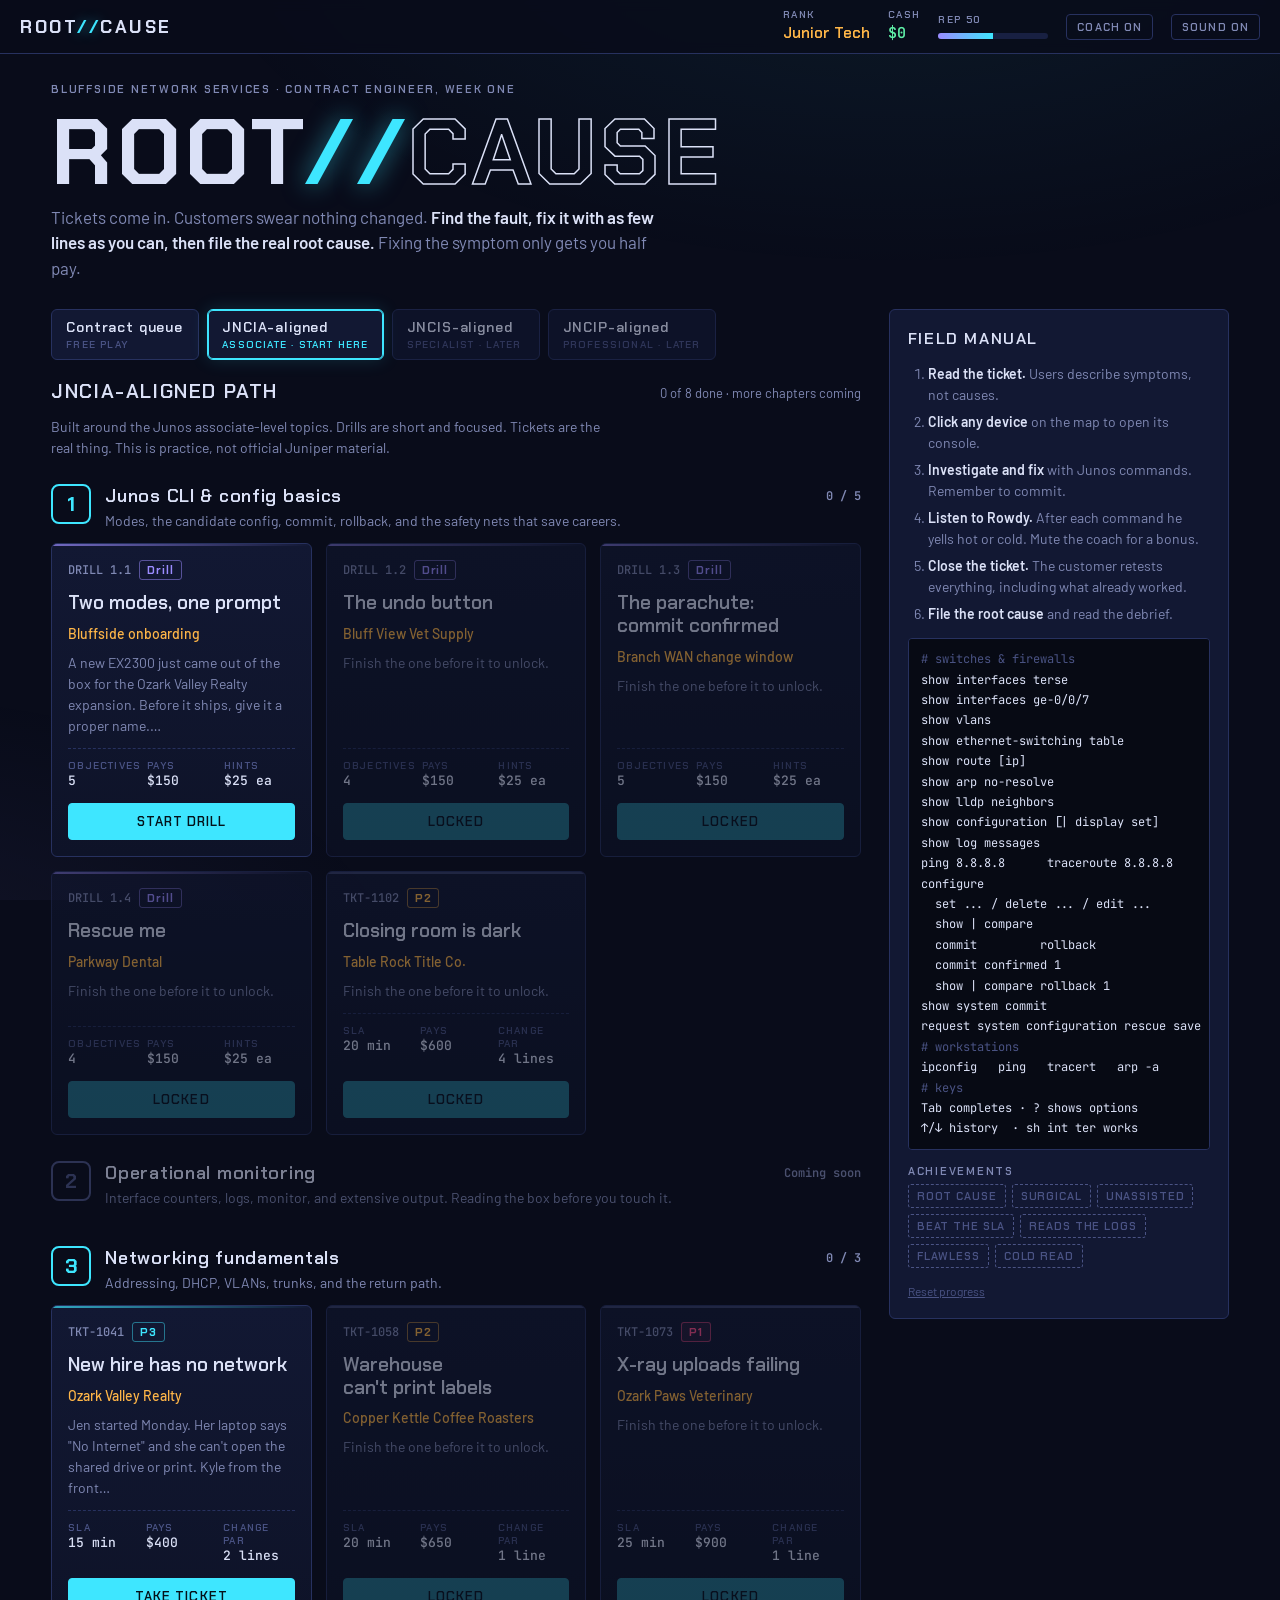
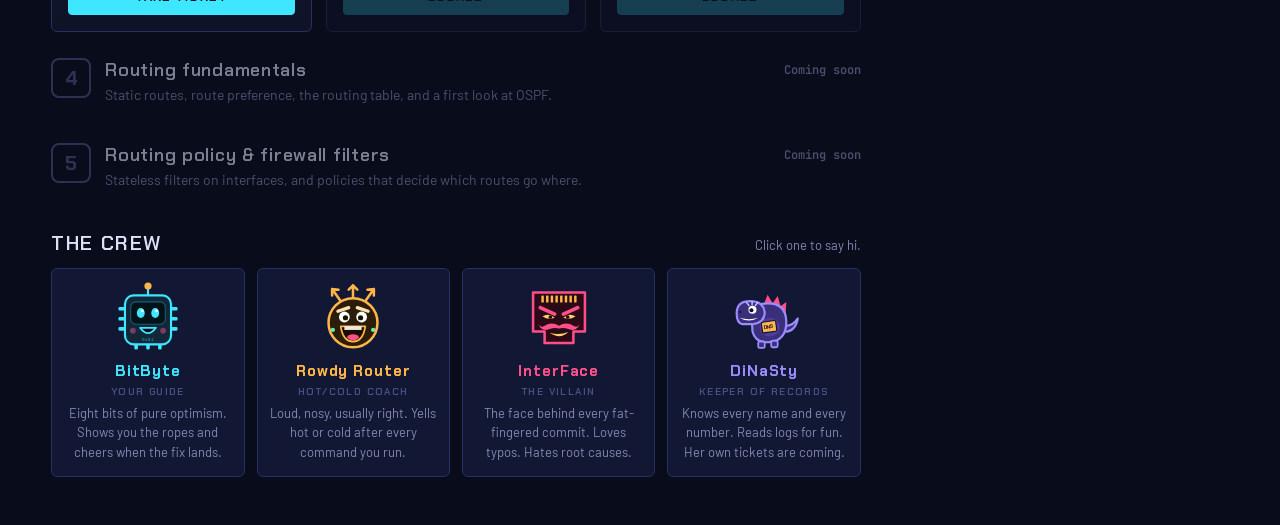
==== root-cause/index.html @ 999b4ea1 "Add Root Cause network troubleshooting game Co-Authored-By: Claude Opus 5.5 <noreply@anthropic.com> " ====
<!doctype html><html><head><meta charset=utf8><meta name=viewport content="width=device-width,initial-scale=1,viewport-fit=cover"><style>:root{color-scheme:light;box-sizing:border-box;padding-top:env(safe-area-inset-top,0px);padding-bottom:env(safe-area-inset-bottom,0px)}html{scroll-padding-top:env(safe-area-inset-top,0px)}body{margin:0;padding:0;font:14px -apple-system,BlinkMacSystemFont,sans-serif;background:#fff;color:#000}img{max-width:100%}[hidden]:not([hidden=until-found i]){display:none!important}</style></head><body>
<title>Root Cause</title>
<link rel="preconnect" href="https://fonts.googleapis.com">
<link rel="preconnect" href="https://fonts.gstatic.com" crossorigin>
<link rel="stylesheet" href="https://fonts.googleapis.com/css2?family=Chakra+Petch:wght@500;600;700&family=Barlow:wght@400;500;600&family=JetBrains+Mono:wght@400;500;700&display=swap">
<style>
/* Layout: arcade cabinet. Board = mission select; Play = ticket rail | map over console. Single committed dark look. */
:root {
  color-scheme: dark;
  --bg: #090c1a;
  --bg2: #0e1328;
  --panel: #121833;
  --panel2: #182042;
  --line: #27315f;
  --fg: #dbe1f7;
  --dim: #8089b4;
  --faint: #4a5384;
  --cyan: #3ee6ff;
  --amber: #ffb648;
  --magenta: #ff4f8b;
  --green: #5ff0a8;
  --violet: #9b8cff;
  --term: #070a14;
  --f-display: 'Chakra Petch', 'Segoe UI', system-ui, sans-serif;
  --f-body: 'Barlow', 'Segoe UI', system-ui, sans-serif;
  --f-mono: 'JetBrains Mono', ui-monospace, 'SFMono-Regular', Menlo, Consolas, monospace;
}
html, body { height: 100%; }
[hidden] { display: none !important; }
body { background: var(--bg); color: var(--fg); font: 15px/1.5 var(--f-body); }
body::before { content: ''; position: fixed; inset: 0; pointer-events: none; z-index: 0;
  background: radial-gradient(1200px 600px at 70% -10%, rgba(62,230,255,.07), transparent 60%), radial-gradient(900px 500px at -10% 110%, rgba(155,140,255,.07), transparent 60%); }
#app { position: relative; z-index: 1; min-height: 100%; display: flex; flex-direction: column; }
button { font: inherit; color: inherit; cursor: pointer; }
:focus-visible { outline: 2px solid var(--amber); outline-offset: 2px; }

/* top bar */
.topbar { display: flex; align-items: center; gap: 20px; flex-wrap: wrap; padding: 10px 20px; border-bottom: 1px solid var(--line); background: rgba(9,12,26,.85); backdrop-filter: blur(6px); position: sticky; top: env(safe-area-inset-top, 0px); z-index: 5; }
.brand { font: 700 18px/1 var(--f-display); letter-spacing: .14em; color: var(--fg); }
.brand span { color: var(--cyan); text-shadow: 0 0 12px rgba(62,230,255,.6); }
.stats { display: flex; gap: 18px; align-items: center; margin-left: auto; flex-wrap: wrap; font-variant-numeric: tabular-nums; }
.stat { display: flex; flex-direction: column; line-height: 1.1; }
.stat small { font: 600 10px/1 var(--f-display); letter-spacing: .14em; text-transform: uppercase; color: var(--dim); margin-bottom: 3px; }
.stat b { font: 600 15px var(--f-mono); }
#cash { color: var(--green); }
#rank { color: var(--amber); font-family: var(--f-display); }
.rep { width: 110px; height: 6px; background: var(--panel2); border-radius: 3px; overflow: hidden; margin-top: 5px; }
#repfill { height: 100%; background: linear-gradient(90deg, var(--violet), var(--cyan)); transition: width .6s; }
.chipbtn { background: transparent; border: 1px solid var(--line); border-radius: 4px; padding: 5px 10px; font: 600 11px var(--f-display); letter-spacing: .1em; text-transform: uppercase; color: var(--dim); }
.chipbtn:hover { color: var(--fg); border-color: var(--dim); }
.logchip { cursor: default; color: var(--green); border-color: rgba(95,240,168,.35); }

/* buttons */
.btn { border: 1px solid var(--line); background: var(--panel2); border-radius: 4px; padding: 9px 16px; font: 600 13px var(--f-display); letter-spacing: .08em; text-transform: uppercase; transition: transform .08s, box-shadow .15s, background .15s; }
.btn:hover:not(:disabled) { border-color: var(--cyan); box-shadow: 0 0 0 1px var(--cyan) inset, 0 0 18px rgba(62,230,255,.18); }
.btn:active:not(:disabled) { transform: translateY(1px); }
.btn.primary { background: var(--cyan); color: #04121a; border-color: var(--cyan); }
.btn.primary:hover:not(:disabled) { box-shadow: 0 0 22px rgba(62,230,255,.45); }
.btn.ghost { background: transparent; }
.btn.warnb { border-color: var(--amber); color: var(--amber); background: transparent; }
.btn:disabled { opacity: .45; cursor: not-allowed; }

/* chips */
.tkt { font: 500 12px var(--f-mono); color: var(--dim); }
.prio { font: 700 11px var(--f-display); letter-spacing: .08em; padding: 2px 7px; border-radius: 3px; border: 1px solid; }
.prio.p3 { color: var(--cyan); border-color: rgba(62,230,255,.45); }
.prio.p2 { color: var(--amber); border-color: rgba(255,182,72,.5); }
.prio.p1 { color: var(--magenta); border-color: rgba(255,79,139,.55); background: rgba(255,79,139,.08); }
.eyebrow { font: 600 11px var(--f-display); letter-spacing: .16em; text-transform: uppercase; color: var(--dim); margin: 0 0 6px; }

/* ===== board ===== */
#board { padding-block: 28px 48px; padding-inline: max(16px, 4vw); display: grid; gap: 28px; grid-template-columns: minmax(0, 1fr) minmax(0, 340px); align-items: start; max-width: 1280px; width: 100%; margin: 0 auto; box-sizing: border-box; }
.hero { grid-column: 1 / -1; display: grid; gap: 10px; }
.logo { font: 700 clamp(44px, 8vw, 92px)/.9 var(--f-display); letter-spacing: .04em; margin: 0; text-wrap: balance; }
.logo .sl { color: var(--cyan); text-shadow: 0 0 24px rgba(62,230,255,.55); }
.logo .c2 { color: transparent; -webkit-text-stroke: 1.5px var(--fg); }
.tagline { max-width: 62ch; color: var(--dim); font-size: 17px; margin: 0; }
.tagline b { color: var(--fg); font-weight: 600; }
.queue-wrap { min-width: 0; }
.queue-head { display: flex; justify-content: space-between; align-items: baseline; gap: 12px; flex-wrap: wrap; margin-bottom: 12px; }
.queue-head h2 { font: 600 20px var(--f-display); letter-spacing: .08em; text-transform: uppercase; margin: 0; }
#queue-note { color: var(--dim); font-size: 13px; margin: 0; }
#queue { display: grid; gap: 14px; grid-template-columns: repeat(auto-fill, minmax(250px, 1fr)); }
.card { background: linear-gradient(180deg, var(--panel), var(--bg2)); border: 1px solid var(--line); border-radius: 6px; padding: 16px; display: flex; flex-direction: column; gap: 8px; position: relative; overflow: hidden; }
.card::after { content: ''; position: absolute; inset: 0 0 auto; height: 2px; background: linear-gradient(90deg, var(--cyan), transparent); opacity: .7; }
.card.locked { opacity: .5; }
.card.locked::after { background: var(--faint); }
.card-top { display: flex; gap: 8px; align-items: center; }
.card h3 { font: 600 19px/1.2 var(--f-display); margin: 4px 0 0; text-wrap: balance; }
.card .client { color: var(--amber); margin: 0; font-weight: 500; font-size: 14px; }
.card .excerpt { color: var(--dim); margin: 0; font-size: 14px; flex: 1; }
.meta { display: grid; grid-template-columns: repeat(3, 1fr); gap: 6px; margin: 4px 0 6px; padding-top: 10px; border-top: 1px dashed var(--line); }
.meta dt { font: 600 10px var(--f-display); letter-spacing: .12em; text-transform: uppercase; color: var(--faint); }
.meta dd { margin: 0; font: 500 13px var(--f-mono); }
.grade { margin-left: auto; font: 700 18px/1 var(--f-display); width: 30px; height: 30px; display: grid; place-items: center; border-radius: 50%; border: 2px solid; }
.g-S { color: var(--amber); border-color: var(--amber); text-shadow: 0 0 10px rgba(255,182,72,.6); }
.g-A { color: var(--green); border-color: var(--green); }
.g-B { color: var(--cyan); border-color: var(--cyan); }
.g-C { color: var(--dim); border-color: var(--dim); }
.manual { background: var(--panel); border: 1px solid var(--line); border-radius: 6px; padding: 18px; display: grid; gap: 14px; min-width: 0; }
.manual h2 { font: 600 16px var(--f-display); letter-spacing: .1em; text-transform: uppercase; margin: 0; }
.manual ol { margin: 0; padding-left: 20px; display: grid; gap: 6px; color: var(--dim); font-size: 14px; }
.manual ol b { color: var(--fg); font-weight: 600; }
.cheat { font: 12px/1.7 var(--f-mono); color: var(--fg); background: var(--term); border: 1px solid var(--line); border-radius: 4px; padding: 10px 12px; overflow-x: auto; white-space: pre; margin: 0; }
.cheat .c { color: var(--faint); }
.achs { display: flex; flex-wrap: wrap; gap: 6px; }
.ach { font: 600 11px var(--f-display); letter-spacing: .08em; text-transform: uppercase; padding: 4px 8px; border-radius: 3px; border: 1px dashed var(--faint); color: var(--faint); }
.ach.got { border-style: solid; border-color: var(--amber); color: var(--amber); background: rgba(255,182,72,.07); }
.linkbtn { background: none; border: 0; color: var(--faint); font-size: 12px; padding: 0; text-decoration: underline; justify-self: start; }
.linkbtn:hover { color: var(--magenta); }

/* ===== play ===== */
#play { flex: 1; display: grid; grid-template-columns: minmax(280px, 340px) minmax(0, 1fr); gap: 0; min-height: 0; }
body.playing #app { height: 100%; }
body.playing #play { overflow: hidden; }
.rail { border-right: 1px solid var(--line); background: var(--bg2); padding: 16px 18px; overflow-y: auto; display: flex; flex-direction: column; gap: 14px; min-width: 0; }
.rail-head { display: flex; gap: 8px; align-items: center; }
#t-title { font: 600 22px/1.15 var(--f-display); margin: 0; text-wrap: balance; }
#t-client { color: var(--amber); margin: 2px 0 0; font-weight: 500; }
.timerbox { display: flex; align-items: baseline; justify-content: space-between; background: var(--term); border: 1px solid var(--line); border-radius: 4px; padding: 8px 12px; }
.timer { font: 700 26px/1 var(--f-mono); color: var(--cyan); font-variant-numeric: tabular-nums; text-shadow: 0 0 10px rgba(62,230,255,.4); }
.timer.warn { color: var(--amber); text-shadow: 0 0 10px rgba(255,182,72,.4); }
.timer.breached { color: var(--magenta); text-shadow: 0 0 10px rgba(255,79,139,.4); }
#t-timer-label { font: 600 10px var(--f-display); letter-spacing: .14em; text-transform: uppercase; color: var(--dim); }
#t-brief { margin: 0; font-size: 15px; }
#t-reporter { margin: 0; color: var(--faint); font-size: 13px; }
#t-quotes { list-style: none; margin: 0; padding: 0; display: grid; gap: 8px; }
#t-quotes li { border-left: 2px solid var(--violet); padding: 2px 0 2px 10px; display: grid; }
#t-quotes .who { font: 600 11px var(--f-display); letter-spacing: .1em; text-transform: uppercase; color: var(--violet); }
#t-quotes .what { font-size: 14px; color: var(--fg); }
.hint { margin: 0; font-size: 14px; background: rgba(255,182,72,.07); border: 1px solid rgba(255,182,72,.3); border-radius: 4px; padding: 8px 10px; }
.hint b { color: var(--amber); font: 600 11px var(--f-display); letter-spacing: .1em; text-transform: uppercase; }
#t-hints { display: grid; gap: 8px; }
.rowstat { display: flex; justify-content: space-between; align-items: center; font-size: 13px; color: var(--dim); }
.changes { font: 600 13px var(--f-mono); color: var(--dim); }
.changes.under { color: var(--green); }
.changes.over { color: var(--amber); }
.rail-actions { display: grid; gap: 8px; margin-top: auto; padding-top: 8px; }

.stage { display: grid; grid-template-rows: minmax(240px, 50%) minmax(0, 1fr); min-width: 0; min-height: 0; }
.mapwrap { position: relative; min-height: 0; border-bottom: 1px solid var(--line); background: radial-gradient(ellipse at 50% 40%, rgba(62,230,255,.05), transparent 70%); }
.mapwrap .maplabel { position: absolute; left: 14px; top: 10px; font: 600 10px var(--f-display); letter-spacing: .16em; text-transform: uppercase; color: var(--faint); }
#map { width: 100%; height: 100%; display: block; }
#map .grid path { stroke: var(--line); stroke-width: 1; opacity: .35; }
#map .link line { stroke-width: 2.5; }
#map .link.up line { stroke: rgba(62,230,255,.55); }
#map .link.down line { stroke: var(--magenta); stroke-dasharray: 6 6; }
#map .plabel { font: 500 11px var(--f-mono); fill: var(--dim); text-anchor: middle; paint-order: stroke; stroke: var(--bg); stroke-width: 4px; }
#map .node { cursor: pointer; }
#map .node.cloud { cursor: default; }
#map .node .hit { fill: transparent; }
#map .node .body { fill: var(--panel); stroke-width: 2; }
#map .node .detail { fill: none; stroke-width: 1.5; }
#map .node.net .body, #map .node.net .detail { stroke: var(--cyan); }
#map .node.host .body, #map .node.host .detail { stroke: var(--amber); }
#map .node.cloud .body { stroke: var(--violet); fill: var(--bg2); }
#map .node .port { fill: var(--bg); stroke: rgba(62,230,255,.5); stroke-width: 1; }
#map .node .led { fill: var(--green); }
#map .nlabel { font: 600 13px var(--f-display); fill: var(--fg); text-anchor: middle; letter-spacing: .04em; paint-order: stroke; stroke: var(--bg); stroke-width: 4px; }
#map .hlabel { font: 400 10.5px var(--f-mono); fill: var(--faint); text-anchor: middle; }
#map .nlabel.side, #map .hlabel.side { text-anchor: start; }
#map .nlabel .hl { font: 400 10.5px var(--f-mono); fill: var(--faint); }
#map .plabel.end { text-anchor: end; }
#map .node:hover .body, #map .node:focus-visible .body { filter: url(#glow); }
#map .node:focus { outline: none; }
#map .node.open .nlabel { fill: var(--cyan); }
#map .node.active .body { filter: url(#glow); fill: var(--panel2); stroke-width: 3; }
#map .node.active .nlabel { fill: var(--amber); }
#map .pkt.out { fill: var(--cyan); }
#map .pkt.back { fill: var(--green); }
#map .pkt.fail { fill: var(--magenta); }
#map .burst { fill: none; stroke: var(--magenta); stroke-width: 3; animation: burst .7s ease-out forwards; }
@keyframes burst { to { r: 30; opacity: 0; } }

/* terminal */
#term { display: flex; flex-direction: column; min-height: 0; background: var(--term); position: relative; }
#term::after { content: ''; position: absolute; inset: 0; pointer-events: none; background: repeating-linear-gradient(0deg, rgba(255,255,255,.018) 0 1px, transparent 1px 3px); }
#tabs { display: flex; gap: 2px; padding: 6px 8px 0; background: var(--bg2); border-bottom: 1px solid var(--line); overflow-x: auto; flex: none; min-height: 34px; box-sizing: border-box; }
.tab { display: flex; align-items: center; border: 1px solid var(--line); border-bottom: 0; border-radius: 4px 4px 0 0; background: var(--panel); flex: none; }
.tab.on { background: var(--term); border-color: var(--cyan); }
.tab.cfg .tab-name::before { content: '# '; color: var(--amber); }
.tab-name { background: none; border: 0; padding: 6px 4px 6px 10px; font: 500 12px var(--f-mono); color: var(--dim); }
.tab.on .tab-name { color: var(--fg); }
.tab-x { background: none; border: 0; padding: 4px 8px; color: var(--faint); font-size: 15px; line-height: 1; }
.tab-x:hover { color: var(--magenta); }
#screens { flex: 1; min-height: 0; position: relative; }
.screen { position: absolute; inset: 0; overflow-y: auto; padding: 10px 14px 6px; font: 13px/1.45 var(--f-mono); color: #c9f3d9; white-space: pre-wrap; word-break: break-word; }
.ln.echo { color: var(--fg); }
.ln.dim { color: var(--dim); }
.ln.err { color: var(--magenta); }
.ln.warn { color: var(--amber); }
.ln.ok { color: var(--green); }
#term-empty { position: absolute; inset: 0; display: grid; place-items: center; color: var(--faint); font: 13px var(--f-mono); text-align: center; padding: 16px; }
.inrow { display: flex; align-items: center; gap: 0; padding: 8px 14px 10px; border-top: 1px solid var(--line); flex: none; font: 13px var(--f-mono); }
#prompt { color: var(--cyan); white-space: pre; flex: none; }
#cmd { flex: 1; min-width: 0; background: transparent; border: 0; color: var(--fg); font: 14px var(--f-mono); caret-color: var(--amber); padding: 2px 0; }
#cmd:focus { outline: none; }
#term.busy .inrow { opacity: .5; }

/* modal */
#modal { position: fixed; inset: 0; z-index: 20; background: rgba(4,6,14,.78); backdrop-filter: blur(3px); display: grid; place-items: center; padding: 16px; overflow-y: auto; }
.modal-card { background: var(--panel); border: 1px solid var(--line); border-radius: 8px; padding: 22px 24px; width: min(560px, 100%); box-shadow: 0 30px 80px rgba(0,0,0,.5), 0 0 0 1px rgba(62,230,255,.08); box-sizing: border-box; }
.modal-card.wide { width: min(940px, 100%); }
.modal-card h2 { font: 600 24px/1.15 var(--f-display); margin: 0 0 6px; text-wrap: balance; }
.modal-card .sub { color: var(--dim); margin: 0 0 14px; }
.modal-actions { display: flex; gap: 10px; justify-content: flex-end; margin-top: 18px; flex-wrap: wrap; }
.checks { list-style: none; padding: 0; margin: 14px 0 0; display: grid; gap: 6px; font: 13px var(--f-mono); }
.checks li { display: flex; justify-content: space-between; gap: 10px; padding: 8px 10px; background: var(--term); border: 1px solid var(--line); border-radius: 4px; }
.checks .cres { font-weight: 700; }
.checks .pass .cres { color: var(--green); }
.checks .fail .cres { color: var(--magenta); }
.checks .pending .cres { color: var(--dim); }
.note { margin: 14px 0 0; padding: 10px 12px; border-radius: 4px; }
.note.ok { background: rgba(95,240,168,.08); border: 1px solid rgba(95,240,168,.35); color: var(--green); }
.note.bad { background: rgba(255,79,139,.08); border: 1px solid rgba(255,79,139,.4); color: var(--magenta); }
.rca { display: grid; gap: 8px; }
.opt { display: flex; gap: 10px; align-items: flex-start; padding: 10px 12px; border: 1px solid var(--line); border-radius: 4px; background: var(--bg2); cursor: pointer; }
.opt:hover { border-color: var(--dim); }
.opt:has(input:checked) { border-color: var(--cyan); background: rgba(62,230,255,.06); }
.opt input { accent-color: var(--cyan); margin-top: 4px; }
.debrief-head { display: flex; gap: 18px; align-items: center; margin-bottom: 16px; }
.bigGrade { font: 700 56px/1 var(--f-display); width: 88px; height: 88px; border: 3px solid; border-radius: 50%; display: grid; place-items: center; flex: none; }
.debrief-grid { display: grid; grid-template-columns: minmax(0, 1fr) minmax(0, 1.3fr); gap: 24px; }
.ledger { width: 100%; border-collapse: collapse; font-size: 14px; font-variant-numeric: tabular-nums; }
.ledger td { padding: 6px 0; border-bottom: 1px solid var(--line); }
.ledger td:last-child { text-align: right; font-family: var(--f-mono); color: var(--green); }
.ledger td.neg { color: var(--magenta) !important; }
.ledger tr.tot td { font-weight: 600; border-bottom: 2px solid var(--dim); }
.earned { display: flex; flex-wrap: wrap; gap: 6px; margin: 14px 0; }
.diff { font: 12px/1.6 var(--f-mono); background: var(--term); border: 1px solid var(--line); border-radius: 4px; padding: 10px; overflow-x: auto; margin: 0; white-space: pre; color: var(--green); }
.story p { margin: 0 0 10px; font-size: 15px; max-width: 62ch; }
#flash { position: fixed; left: 50%; bottom: 24px; transform: translateX(-50%); background: var(--panel2); border: 1px solid var(--violet); color: var(--fg); padding: 10px 16px; border-radius: 4px; z-index: 30; font-size: 14px; max-width: calc(100% - 32px); }

/* ===== mascots ===== */
.mfig svg { display: block; width: 100%; height: 100%; overflow: visible; }
.mfig .eye { transform-box: fill-box; transform-origin: center; animation: blink 4.2s infinite; }
@keyframes blink { 0%, 92%, 100% { transform: scaleY(1); } 95% { transform: scaleY(.1); } }
.mfig .jaw { transform-box: fill-box; transform-origin: top center; }
.talking .mfig .jaw { animation: jaw .16s ease-in-out infinite alternate; }
@keyframes jaw { from { transform: scaleY(.55); } to { transform: scaleY(1.15); } }
.mfig .ant { animation: antglow 1.4s ease-in-out infinite alternate; }
@keyframes antglow { from { opacity: .45; } to { opacity: 1; } }

#mascot { position: fixed; right: 18px; bottom: 66px; z-index: 26; display: flex; align-items: flex-end; gap: 6px; max-width: min(430px, calc(100% - 36px)); cursor: pointer; filter: drop-shadow(0 14px 30px rgba(0,0,0,.55)); }
#mascot[hidden] { display: none !important; }
#mascot.in { animation: mpop .42s cubic-bezier(.2,1.6,.4,1) both; }
#mascot.out { animation: mout .25s ease-in forwards; }
@keyframes mpop { from { opacity: 0; transform: translateY(40px) scale(.6); } to { opacity: 1; transform: none; } }
@keyframes mout { to { opacity: 0; transform: translateY(24px) scale(.85); } }
#mascot .mfig { width: 84px; height: 84px; flex: none; order: 2; animation: bob 1.1s ease-in-out infinite alternate; }
@keyframes bob { from { transform: translateY(0) rotate(-2deg); } to { transform: translateY(-6px) rotate(2deg); } }
#mascot.shake .mfig { animation: shake .09s linear 6 alternate, bob 1.1s ease-in-out .6s infinite alternate; }
@keyframes shake { from { transform: translateX(-4px) rotate(-5deg); } to { transform: translateX(4px) rotate(5deg); } }
#mascot.jump .mfig { animation: jump .5s cubic-bezier(.3,1.8,.5,1) 2, bob 1.1s ease-in-out 1s infinite alternate; }
@keyframes jump { 0% { transform: translateY(0) scale(1); } 40% { transform: translateY(-22px) scale(1.06, .94); } 100% { transform: translateY(0); } }
.mbub { position: relative; background: var(--panel2); border: 2px solid var(--mc, var(--cyan)); border-radius: 12px 12px 4px 12px; padding: 9px 13px 10px; font-size: 14.5px; line-height: 1.4; color: var(--fg); margin-bottom: 26px; min-width: 0; }
.mbub::after { content: ''; position: absolute; right: -10px; bottom: 8px; border: 7px solid transparent; border-left-color: var(--mc, var(--cyan)); }
.mbub b { display: block; font: 700 11px var(--f-display); letter-spacing: .14em; text-transform: uppercase; color: var(--mc, var(--cyan)); margin-bottom: 2px; }
.mbub .heatword { font: 700 18px/1.1 var(--f-display); letter-spacing: .04em; display: block; color: var(--hc, var(--fg)); text-shadow: 0 0 14px var(--hc, transparent); }

/* heat colors */
.h-n2 { --hc: #7fd3ff; } .h-n1 { --hc: #9fb6ff; } .h-0 { --hc: var(--dim); }
.h-1 { --hc: #ffd166; } .h-2 { --hc: #ff9a3c; } .h-3 { --hc: #ff4d3d; }

/* thermometer in the ticket rail */
.heatrow .heatwrap { display: flex; align-items: center; gap: 8px; }
.heatbar { width: 96px; height: 8px; border-radius: 4px; background: linear-gradient(90deg, #4cc9ff, #8aa2ff 30%, #ffd166 55%, #ff9a3c 75%, #ff3b3b); position: relative; opacity: .9; }
.heatbar i { position: absolute; top: 50%; width: 14px; height: 14px; border-radius: 50%; background: var(--fg); border: 2px solid var(--bg); transform: translate(-50%, -50%); left: 30%; transition: left .5s cubic-bezier(.3,1.5,.5,1); box-shadow: 0 0 10px var(--hc, transparent); }
#heatword { font: 600 11px var(--f-display); letter-spacing: .05em; text-transform: uppercase; min-width: 78px; white-space: nowrap; text-align: right; color: var(--hc, var(--dim)); }
.heatrow[hidden] { display: none !important; }

/* crew panel on the board */
.crew { grid-column: 1; grid-row: 3; min-width: 0; }
.crew .queue-head { margin-bottom: 12px; }
#board { grid-template-rows: auto auto 1fr; }
.crew { align-self: start; }
.queue-wrap { grid-column: 1; grid-row: 2; }
.manual { grid-column: 2; grid-row: 2 / span 2; }
@media (max-width: 980px) { .queue-wrap, .manual, .crew { grid-column: 1 / -1; grid-row: auto; } }
.crew-grid { display: grid; grid-template-columns: repeat(4, minmax(0, 1fr)); gap: 12px; }
.mate { background: var(--panel); border: 1px solid var(--line); border-radius: 6px; padding: 12px 12px 14px; display: grid; justify-items: center; text-align: center; gap: 4px; cursor: pointer; transition: border-color .15s, transform .1s; font: inherit; color: inherit; }
.mate:hover { border-color: var(--mc); transform: translateY(-2px); }
.mate .mfig { width: 72px; height: 72px; }
.mate.wiggle .mfig { animation: shake .09s linear 6 alternate; }
.mate h3 { font: 700 15px var(--f-display); letter-spacing: .06em; margin: 4px 0 0; color: var(--mc); }
.mate .role { font: 600 10px var(--f-display); letter-spacing: .14em; text-transform: uppercase; color: var(--faint); margin: 0; }
.mate p { margin: 2px 0 0; font-size: 13px; color: var(--dim); }

/* ===== paths & chapters ===== */
.pathbar { display: flex; gap: 8px; flex-wrap: wrap; margin-bottom: 18px; }
.pathbtn { display: grid; gap: 2px; text-align: left; background: var(--panel); border: 1px solid var(--line); border-radius: 6px; padding: 8px 14px; min-width: 148px; }
.pathbtn b { font: 600 14px var(--f-display); letter-spacing: .06em; color: var(--fg); }
.pathbtn small { font: 600 10px var(--f-display); letter-spacing: .12em; text-transform: uppercase; color: var(--faint); }
.pathbtn:hover { border-color: var(--dim); }
.pathbtn.on { border-color: var(--cyan); box-shadow: 0 0 0 1px var(--cyan) inset, 0 0 18px rgba(62,230,255,.15); }
.pathbtn.on small { color: var(--cyan); }
.pathbtn.soon { opacity: .6; }
#queue.chapters { display: grid; grid-template-columns: minmax(0, 1fr); gap: 26px; }
.path-intro { margin: 0; color: var(--dim); font-size: 14px; max-width: 70ch; }
.chapter.soon { opacity: .55; }
.ch-head { display: flex; gap: 14px; align-items: flex-start; margin-bottom: 12px; }
.ch-n { font: 700 20px/1 var(--f-display); color: var(--cyan); width: 36px; height: 36px; border: 2px solid var(--cyan); border-radius: 8px; display: grid; place-items: center; flex: none; }
.chapter.soon .ch-n { color: var(--faint); border-color: var(--faint); }
.ch-head h3 { font: 600 18px var(--f-display); letter-spacing: .04em; margin: 0; }
.ch-head p { margin: 2px 0 0; color: var(--dim); font-size: 14px; }
.ch-prog { margin-left: auto; font: 600 12px var(--f-mono); color: var(--dim); white-space: nowrap; padding-top: 4px; }
.ch-grid { display: grid; gap: 14px; grid-template-columns: repeat(auto-fill, minmax(230px, 1fr)); }
.prio.drill { color: var(--violet); border-color: rgba(155,140,255,.5); }
.card.drill::after { background: linear-gradient(90deg, var(--violet), transparent); }
.soon-card h3 { margin: 0; }

/* ===== objectives & hints ===== */
.objs { list-style: none; margin: 0; padding: 0; display: grid; gap: 6px; }
.objs li { position: relative; padding: 6px 10px 6px 32px; border: 1px solid var(--line); border-radius: 4px; background: var(--term); font-size: 14px; }
.objs li::before { content: ''; position: absolute; left: 10px; top: 10px; width: 10px; height: 10px; border: 2px solid var(--faint); border-radius: 3px; }
.objs li.done { border-color: rgba(95,240,168,.35); color: var(--dim); }
.objs li.done::before { border-color: var(--green); background: var(--green); box-shadow: inset 0 0 0 2px var(--term); }
.objs li.fresh { animation: objpop .8s ease-out; }
@keyframes objpop { 0% { background: rgba(95,240,168,.25); } 100% { background: var(--term); } }
.objs.static li { background: transparent; }
.hint.fresh { animation: hintpop 1.8s ease-out; }
@keyframes hintpop { 0%, 30% { background: rgba(255,182,72,.28); box-shadow: 0 0 0 2px var(--amber); } 100% { background: rgba(255,182,72,.07); box-shadow: none; } }

/* ===== earned labels ===== */
#map .fact { font: 500 10.5px var(--f-mono); fill: var(--green); text-anchor: middle; paint-order: stroke; stroke: var(--bg); stroke-width: 4px; }
#map .fact.vl { fill: var(--violet); }
#map .fact.stale { opacity: .45; font-style: italic; }

/* ===== notes tab ===== */
.tab.notes-tab .tab-name { color: var(--amber); padding-right: 12px; }
.tab.notes-tab.on { border-color: var(--amber); }
.notes { position: absolute; inset: 0; overflow-y: auto; padding: 12px 14px 16px; display: grid; gap: 16px; align-content: start; }
.notes .eyebrow { display: block; }
.np-sub { margin: 0 0 8px; color: var(--faint); font-size: 13px; }
.np-tbl { overflow-x: auto; }
table.facts { width: 100%; border-collapse: collapse; font: 12.5px var(--f-mono); }
table.facts th { text-align: left; font: 600 10px var(--f-display); letter-spacing: .12em; text-transform: uppercase; color: var(--faint); padding: 4px 12px 4px 0; border-bottom: 1px solid var(--line); white-space: nowrap; }
table.facts td { padding: 5px 12px 5px 0; border-bottom: 1px solid rgba(39,49,95,.5); vertical-align: top; }
table.facts td.v { color: var(--green); }
table.facts td.src { color: var(--faint); }
table.facts tr.stale td { opacity: .55; }
table.facts em { color: var(--amber); font-style: normal; font-size: 11px; }
table.facts td.empty { color: var(--faint); font-family: var(--f-body); }
#notes-ta { width: 100%; box-sizing: border-box; min-height: 150px; resize: vertical; background: var(--bg2); border: 1px solid var(--line); border-radius: 4px; color: var(--fg); font: 13px/1.5 var(--f-mono); padding: 10px; margin-top: 6px; }
#notes-ta:focus { outline: none; border-color: var(--amber); }

/* responsive */
@media (max-width: 980px) {
  #board { grid-template-columns: minmax(0, 1fr); }
}
@media (max-width: 900px) {
  body.playing #app { height: auto; }
  body.playing #play { overflow: visible; }
  #play { grid-template-columns: minmax(0, 1fr); }
  .rail { border-right: 0; border-bottom: 1px solid var(--line); }
  .stage { grid-template-rows: 340px 460px; }
  #cmd { font-size: 16px; }
  .debrief-grid { grid-template-columns: minmax(0, 1fr); }
  .stats { gap: 12px; }
  .topbar { padding: 8px 16px; }
  #mascot { right: 12px; bottom: 14px; max-width: calc(100% - 24px); }
  #mascot .mfig { width: 64px; height: 64px; }
  .mbub { font-size: 14px; margin-bottom: 18px; }
}
@media (max-width: 640px) { .crew-grid { grid-template-columns: repeat(2, minmax(0, 1fr)); } }
@media (prefers-reduced-motion: reduce) { * { transition: none !important; animation: none !important; } }
</style>

<div id="app">
  <header class="topbar">
    <div class="brand">ROOT<span>//</span>CAUSE</div>
    <div class="stats">
      <div class="stat"><small>Rank</small><b id="rank">Junior Tech</b></div>
      <div class="stat"><small>Cash</small><b id="cash">$0</b></div>
      <div class="stat"><small>Rep <span id="repval">50</span></small><div class="rep"><div id="repfill"></div></div></div>
      <span class="chipbtn logchip" id="logchip" hidden title="Each ticket you play is saved privately so Claude can review your approach.">Play log on</span>
      <button class="chipbtn" id="coach" aria-pressed="true" title="Rowdy Router tells you if you're hot or cold">Coach on</button>
      <button class="chipbtn" id="sound" aria-pressed="true">Sound on</button>
    </div>
  </header>

  <main id="board">
    <section class="hero">
      <p class="eyebrow">Bluffside Network Services · Contract engineer, week one</p>
      <h1 class="logo">ROOT<span class="sl">//</span><span class="c2">CAUSE</span></h1>
      <p class="tagline">Tickets come in. Customers swear nothing changed. <b>Find the fault, fix it with as few lines as you can, then file the real root cause.</b> Fixing the symptom only gets you half pay.</p>
    </section>
    <section class="queue-wrap">
      <div class="pathbar" id="pathbar" role="tablist" aria-label="Game path"></div>
      <div class="queue-head"><h2 id="queue-title">Ticket queue</h2><p id="queue-note"></p></div>
      <div id="queue"></div>
    </section>
    <section class="crew" aria-label="The crew">
      <div class="queue-head"><h2>The crew</h2><p id="crew-note" style="color:var(--dim);font-size:13px;margin:0">Click one to say hi.</p></div>
      <div class="crew-grid" id="crew"></div>
    </section>
    <aside class="manual">
      <h2>Field manual</h2>
      <ol>
        <li><b>Read the ticket.</b> Users describe symptoms, not causes.</li>
        <li><b>Click any device</b> on the map to open its console.</li>
        <li><b>Investigate and fix</b> with Junos commands. Remember to commit.</li>
        <li><b>Listen to Rowdy.</b> After each command he yells hot or cold. Mute the coach for a bonus.</li>
        <li><b>Close the ticket.</b> The customer retests everything, including what already worked.</li>
        <li><b>File the root cause</b> and read the debrief.</li>
      </ol>
      <pre class="cheat"><span class="c"># switches &amp; firewalls</span>
show interfaces terse
show interfaces ge-0/0/7
show vlans
show ethernet-switching table
show route [ip]
show arp no-resolve
show lldp neighbors
show configuration [| display set]
show log messages
ping 8.8.8.8      traceroute 8.8.8.8
configure
  set ... / delete ... / edit ...
  show | compare
  commit         rollback
  commit confirmed 1
  show | compare rollback 1
show system commit
request system configuration rescue save
<span class="c"># workstations</span>
ipconfig   ping   tracert   arp -a
<span class="c"># keys</span>
Tab completes · ? shows options
↑/↓ history  · sh int ter works</pre>
      <div><p class="eyebrow">Achievements</p><div class="achs" id="achs"></div></div>
      <button class="linkbtn" id="reset">Reset progress</button>
    </aside>
  </main>

  <main id="play" hidden>
    <aside class="rail">
      <div class="rail-head" id="t-head"></div>
      <div><h2 id="t-title"></h2><p id="t-client"></p></div>
      <div class="timerbox"><span id="t-timer-label">SLA remaining</span><span class="timer" id="t-timer">00:00</span></div>
      <p id="t-brief"></p>
      <p id="t-reporter"></p>
      <ol id="t-obj" class="objs" hidden></ol>
      <ul id="t-quotes"></ul>
      <div id="t-hints"></div>
      <div class="rowstat heatrow" id="heatrow"><span>Rowdy's read</span><span class="heatwrap"><span class="heatbar"><i id="heatdot"></i></span><b id="heatword">—</b></span></div>
      <div class="rowstat" id="chgrow"><span>Config lines changed</span><span class="changes" id="t-changes">0</span></div>
      <div class="rail-actions">
        <button class="btn warnb" id="hint-btn">Get a hint</button>
        <button class="btn primary" id="resolve-btn">Close ticket</button>
        <button class="btn ghost" id="abandon-btn">Back to queue</button>
      </div>
    </aside>
    <section class="stage">
      <div class="mapwrap"><span class="maplabel">Topology · click a device</span><svg id="map" viewBox="30 10 940 552" preserveAspectRatio="xMidYMid meet" aria-label="Network topology"></svg></div>
      <div id="term">
        <div id="tabs" role="tablist" aria-label="Open consoles"></div>
        <div id="screens"><div id="term-empty" hidden>Click a device on the map to open a console.</div>
          <div id="notes-pane" class="notes" hidden>
            <div><p class="eyebrow">Discovered so far</p><p class="np-sub">Filled in as you run commands, and pinned on the map. Dimmed facts were found before your last commit, so check them again.</p>
              <div class="np-tbl"><table class="facts"><thead><tr><th>Device</th><th>What</th><th>Value</th><th>Found with</th></tr></thead><tbody id="facts-body"></tbody></table></div></div>
            <div><label class="eyebrow" for="notes-ta">Your notes</label><textarea id="notes-ta" spellcheck="false" placeholder="Hunches, what you've ruled out, what to check next..."></textarea></div>
          </div></div>
        <div class="inrow"><span id="prompt"></span><input id="cmd" type="text" autocomplete="off" autocapitalize="off" autocorrect="off" spellcheck="false" aria-label="Command input"></div>
      </div>
    </section>
  </main>
  <div id="modal" hidden></div>
  <div id="flash" hidden></div>
  <div id="mascot" hidden role="status" aria-live="polite"><div class="mfig"></div><div class="mbub"><b class="mname"></b><span class="mtext"></span></div></div>
</div>
<script>
/* ===== ROOT CAUSE :: network simulation engine ===== */
const RC = (() => {
  'use strict';

  /* ---------- IP helpers ---------- */
  const ip2n = s => {
    if (typeof s !== 'string') return null;
    const p = s.split('.');
    if (p.length !== 4) return null;
    let n = 0;
    for (const x of p) {
      if (!/^\d{1,3}$/.test(x) || +x > 255) return null;
      n = n * 256 + (+x);
    }
    return n >>> 0;
  };
  const n2ip = n => [n >>> 24, (n >>> 16) & 255, (n >>> 8) & 255, n & 255].join('.');
  const maskN = p => (p === 0 ? 0 : (0xFFFFFFFF << (32 - p)) >>> 0);
  const parseCidr = s => {
    if (typeof s !== 'string' || !s.includes('/')) return null;
    const [a, p] = s.split('/');
    const n = ip2n(a);
    if (n === null || !/^\d{1,2}$/.test(p) || +p > 32) return null;
    return { ip: n, prefix: +p };
  };
  const inSubnet = (ip, net, prefix) => ((ip & maskN(prefix)) >>> 0) === ((net & maskN(prefix)) >>> 0);
  const netAddr = (ip, prefix) => (ip & maskN(prefix)) >>> 0;

  const hash = s => { let h = 2166136261; for (const c of s) { h ^= c.charCodeAt(0); h = Math.imul(h, 16777619); } return h >>> 0; };
  const genMac = (id, juniper) => {
    const h = hash(id), h2 = hash(id + '#');
    const b = [h & 255, (h >> 8) & 255, (h >> 16) & 255].map(x => x.toString(16).padStart(2, '0'));
    const oui = juniper ? 'f4:b5:2f' : ['3c:52:82', '00:1b:21', 'a4:bb:6d', '00:07:4d', 'b8:27:eb'][h2 % 5];
    return oui + ':' + b.join(':');
  };

  const NET_TYPES = new Set(['switch', 'router', 'firewall', 'cloud']);
  const isNet = d => NET_TYPES.has(d.type);
  const isHost = d => !isNet(d);

  /* ---------- tokenizer ---------- */
  const tokenize = line => {
    const out = [];
    const re = /"([^"]*)"|(\S+)/g;
    let m;
    while ((m = re.exec(line))) out.push(m[1] !== undefined ? '"' + m[1] + '"' : m[2]);
    return out;
  };

  /* ---------- config grammar ---------- */
  const V = {
    interface: t => /^(ge|xe|et)-\d+\/\d+\/\d+$/.test(t) || t === 'irb' || t === 'lo0',
    unit: t => /^\d{1,5}$/.test(t),
    address: t => !!parseCidr(t),
    prefix: t => !!parseCidr(t),
    'next-hop': t => ip2n(t) !== null,
    'vlan-id': t => /^\d+$/.test(t) && +t >= 1 && +t <= 4094,
    'vlan-name': t => /^[A-Za-z][\w-]{0,62}$/.test(t),
    vlan: t => /^[A-Za-z][\w-]{0,62}$/.test(t) || (/^\d+$/.test(t) && +t >= 1 && +t <= 4094),
    'l3-interface': t => /^irb\.\d+$/.test(t),
    text: t => true,
    hostname: t => /^[\w.-]+$/.test(t),
    destination: t => ip2n(t) !== null || !!parseCidr(t),
    host: t => ip2n(t) !== null,
    count: t => /^\d+$/.test(t) && +t >= 1 && +t <= 20,
    number: t => /^\d+$/.test(t) && +t <= 49,
    minutes: t => /^\d+$/.test(t),
  };
  const CFG_TREE = {
    interfaces: {
      '<interface>': {
        description: '<text>',
        disable: null,
        unit: {
          '<unit>': {
            family: {
              'ethernet-switching': {
                'interface-mode': { access: null, trunk: null },
                vlan: { members: '<vlan>' },
              },
              inet: { address: '<address>' },
            },
          },
        },
      },
    },
    vlans: { '<vlan-name>': { 'vlan-id': '<vlan-id>', 'l3-interface': '<l3-interface>' } },
    'routing-options': { static: { route: { '<prefix>': { 'next-hop': '<next-hop>' } } } },
    system: { 'host-name': '<hostname>' },
  };
  const HELP = {
    interfaces: 'Interface configuration', vlans: 'VLAN configuration', 'routing-options': 'Protocol-independent routing option configuration',
    system: 'System parameters', description: 'Text description of interface', disable: 'Disable this interface', unit: 'Logical interface',
    family: 'Protocol family', 'ethernet-switching': 'Ethernet switching parameters', inet: 'IPv4 parameters',
    'interface-mode': 'Interface mode (access or trunk)', access: 'Access port (one VLAN)', trunk: 'Trunk port (802.1Q tagged)',
    vlan: 'VLAN membership', members: 'VLAN name or VLAN ID', address: 'Interface address/destination prefix',
    'vlan-id': 'IEEE 802.1q VLAN identifier (1..4094)', 'l3-interface': 'L3 interface name for this VLAN',
    static: 'Static routes', route: 'Static route', 'next-hop': 'Next hop to destination', 'host-name': 'Hostname for this router',
    '<interface>': 'Interface name (e.g. ge-0/0/7, irb)', '<unit>': 'Logical unit number', '<vlan-name>': 'VLAN name',
    '<prefix>': 'Destination prefix (x.x.x.x/len)',
  };
  const VALUE_KEYS = new Set(['description', 'members', 'address', 'vlan-id', 'l3-interface', 'host-name', 'next-hop', 'interface-mode']);
  const SINGLE_VALUED = new Set(['description', 'vlan-id', 'l3-interface', 'host-name', 'interface-mode', 'next-hop']);

  // Walk tokens through a grammar tree. Returns {ok, tokens (expanded), lines:[[tokens]], node, error, errIdx}
  function walkTree(tree, toks, opts = {}) {
    let node = tree;
    const out = [];
    for (let i = 0; i < toks.length; i++) {
      const t = toks[i];
      if (node === null || node === undefined) return { ok: false, error: 'syntax error', errIdx: i, tokens: out };
      if (typeof node === 'string') {
        // value placeholder
        const kind = node.slice(1, -1);
        if (kind === 'rest') { out.push(...toks.slice(i)); return { ok: true, tokens: out, node: null, rest: true }; }
        if (t === '[' && kind === 'vlan') {
          const end = toks.indexOf(']', i);
          if (end < 0) return { ok: false, error: "syntax error, expecting ']'", errIdx: i, tokens: out };
          const vals = toks.slice(i + 1, end);
          if (!vals.length || !vals.every(V.vlan)) return { ok: false, error: 'syntax error: invalid VLAN member', errIdx: i, tokens: out };
          if (end !== toks.length - 1) return { ok: false, error: 'syntax error', errIdx: end + 1, tokens: out };
          return { ok: true, tokens: out, multi: vals, node: null };
        }
        if (kind === 'text' && t.startsWith('"') === false && i < toks.length - 1) {
          // unquoted multi-word description -> join
          out.push('"' + toks.slice(i).join(' ') + '"');
          return { ok: true, tokens: out, node: null };
        }
        const fn = V[kind];
        if (fn && !fn(t.replace(/^"|"$/g, ''))) return { ok: false, error: `error: invalid value '${t}' for ${kind}`, errIdx: i, tokens: out };
        out.push(kind === 'text' && !t.startsWith('"') ? '"' + t + '"' : t);
        node = null;
        continue;
      }
      // object node
      const keys = Object.keys(node);
      if (keys.includes(t) && !t.startsWith('<')) { out.push(t); node = node[t]; continue; }
      const ph = keys.find(k => k.startsWith('<'));
      if (ph) {
        const kind = ph.slice(1, -1);
        if (kind === 'rest') { out.push(...toks.slice(i)); return { ok: true, tokens: out, node: null, rest: true }; }
        const fn = V[kind];
        if (!fn || fn(t)) { out.push(t); node = node[ph]; continue; }
      }
      const cands = keys.filter(k => !k.startsWith('<') && k.startsWith(t));
      if (cands.length === 1 && /^[a-z-]+$/.test(t)) { out.push(cands[0]); node = node[cands[0]]; continue; }
      if (cands.length > 1) return { ok: false, error: `error: '${t}' is ambiguous.\nPossible completions:\n  ${cands.join('\n  ')}`, errIdx: i, tokens: out };
      return { ok: false, error: `syntax error.`, errIdx: i, tokens: out, bad: t };
    }
    return { ok: true, tokens: out, node };
  }

  function completions(node) {
    if (node === null || node === undefined) return [{ k: '<[Enter]>', h: 'Execute this command' }];
    if (typeof node === 'string') return [{ k: node, h: HELP[node] || node.slice(1, -1) }];
    const list = Object.keys(node).filter(k => k !== '_end').map(k => ({ k, h: HELP[k] || '' }));
    if (node._end) list.unshift({ k: '<[Enter]>', h: 'Execute this command' });
    return list;
  }

  /* ---------- config parsing ---------- */
  function parseConfig(lines) {
    const m = { hostname: '', ifaces: {}, vlans: { default: { name: 'default', id: 1, l3: null } }, routes: [] };
    const IF = n => m.ifaces[n] || (m.ifaces[n] = { name: n, disable: false, desc: '', units: {} });
    for (const line of lines) {
      const t = tokenize(line);
      if (t.shift() !== 'set') continue;
      if (t[0] === 'system' && t[1] === 'host-name') m.hostname = t[2];
      else if (t[0] === 'interfaces' && t[1]) {
        const i = IF(t[1]);
        if (t[2] === 'disable') i.disable = true;
        else if (t[2] === 'description') i.desc = t.slice(3).join(' ').replace(/"/g, '');
        else if (t[2] === 'unit' && t[3] !== undefined) {
          const u = i.units[t[3]] || (i.units[t[3]] = { es: null, inet: [] });
          if (t[4] === 'family' && t[5] === 'ethernet-switching') {
            u.es = u.es || { mode: 'access', modeSet: false, members: [] };
            if (t[6] === 'interface-mode' && t[7]) { u.es.mode = t[7]; u.es.modeSet = true; }
            if (t[6] === 'vlan' && t[7] === 'members' && t[8]) u.es.members.push(t[8]);
          }
          if (t[4] === 'family' && t[5] === 'inet' && t[6] === 'address' && t[7]) u.inet.push(t[7]);
        }
      } else if (t[0] === 'vlans' && t[1]) {
        const v = m.vlans[t[1]] || (m.vlans[t[1]] = { name: t[1], id: null, l3: null });
        if (t[2] === 'vlan-id') v.id = +t[3];
        if (t[2] === 'l3-interface') v.l3 = t[3];
      } else if (t[0] === 'routing-options' && t[1] === 'static' && t[2] === 'route' && t[3]) {
        m.routes.push({ prefix: t[3], nh: t[5] || null });
      }
    }
    return m;
  }

  const vlanIdOf = (m, member) => (/^\d+$/.test(member) ? +member : (m.vlans[member] ? m.vlans[member].id : null));
  const vlanNameOf = (m, id) => { for (const v of Object.values(m.vlans)) if (v.id === id) return v.name; return 'vlan-' + id; };

  function checkConfig(lines) {
    const m = parseConfig(lines);
    const errs = [];
    for (const i of Object.values(m.ifaces)) {
      for (const [u, unit] of Object.entries(i.units)) {
        const n = `${i.name}.${u}`;
        if (unit.es && unit.inet.length) errs.push(`error: ${n}: family inet and ethernet-switching cannot be configured on the same unit`);
        if (unit.es) {
          if (unit.es.mode === 'access' && unit.es.members.length > 1)
            errs.push(`Access interface <${n}> has more than one vlan member: <${unit.es.members.join('> and <')}>\nerror: configuration check-out failed`);
          for (const mem of unit.es.members) if (vlanIdOf(m, mem) === null) errs.push(`error: ${n}: vlan '${mem}' is not defined under [edit vlans]`);
        }
        for (const a of unit.inet) if (!parseCidr(a)) errs.push(`error: ${n}: invalid address ${a}`);
      }
    }
    const seen = {};
    for (const v of Object.values(m.vlans)) {
      if (v.name === 'default') continue;
      if (v.id === null) errs.push(`error: vlan ${v.name}: vlan-id is required`);
      else if (seen[v.id]) errs.push(`error: vlan-id ${v.id} is used by both ${seen[v.id]} and ${v.name}`);
      else seen[v.id] = v.name;
    }
    for (const r of m.routes) if (!r.nh) errs.push(`error: static route ${r.prefix}: next-hop is required`);
    return errs;
  }

  /* ---------- hierarchical rendering ---------- */
  function renderTree(lines, prefixToks = []) {
    const root = new Map();
    for (const line of lines) {
      const t = tokenize(line);
      if (t[0] !== 'set') continue;
      t.shift();
      if (prefixToks.some((p, i) => t[i] !== p)) continue;
      let node = root;
      for (const tok of t.slice(prefixToks.length)) {
        if (!node.has(tok)) node.set(tok, new Map());
        node = node.get(tok);
      }
    }
    const out = [];
    const rec = (node, ind, parentKey) => {
      for (const [k, ch] of node) {
        const pad = '    '.repeat(ind);
        if (ch.size === 0) { out.push(`${pad}${k};`); continue; }
        const leafs = [...ch.values()].every(c => c.size === 0);
        if (VALUE_KEYS.has(k) && leafs) {
          const vals = [...ch.keys()];
          out.push(vals.length > 1 ? `${pad}${k} [ ${vals.join(' ')} ];` : `${pad}${k} ${vals[0]};`);
          continue;
        }
        if (k === 'unit' || k === 'route') {
          for (const [name, sub] of ch) {
            if (k === 'route' && sub.size === 1) {
              const [k2, c2] = [...sub][0];
              if (c2.size && [...c2.values()].every(c => c.size === 0)) { out.push(`${pad}route ${name} ${k2} ${[...c2.keys()].join(' ')};`); continue; }
            }
            if (sub.size === 0) { out.push(`${pad}${k} ${name};`); continue; }
            out.push(`${pad}${k} ${name} {`);
            rec(sub, ind + 1, k);
            out.push(`${pad}}`);
          }
          continue;
        }
        out.push(`${pad}${k} {`);
        rec(ch, ind + 1, k);
        out.push(`${pad}}`);
      }
    };
    rec(root, 0, prefixToks[prefixToks.length - 1]);
    return out;
  }

  /* ---------- network construction ---------- */
  function buildNet(scn) {
    const net = { scn, dev: {}, links: [], cache: new Map() };
    for (const d of scn.devices) {
      const o = Object.assign({}, d);
      o.mac = d.mac || genMac(d.id, isNet(d));
      if (isNet(d)) {
        o.committed = d.config.trim().split('\n').map(s => s.trim()).filter(Boolean);
        o.original = o.committed.slice();
        o.candidate = null;
        o.history = [];
        o.model = parseConfig(o.committed);
        o.logLines = (d.logs || '').trim().split('\n').map(s => s.trim()).filter(Boolean);
        const cm = d.commits || [];
        o.commitLog = cm.length ? cm.map(c => ({ user: c.user, when: c.when, comment: c.comment || '' })) : [{ user: 'admin', when: '2026-09-30 09:12:44', comment: '' }];
        let cur = o.committed.slice();
        for (const c of cm.slice(1)) {
          const u = c.undo || {};
          cur = cur.filter(l => !(u.remove || []).includes(l)).concat(u.add || []);
          o.history.push(cur.slice());
        }
        o.rescue = null;
        o.confirmPending = null;
      } else {
        o.ports = ['eth0'];
      }
      net.dev[d.id] = o;
    }
    for (const [a, b] of scn.links) {
      const ia = a.indexOf(':'), ib = b.indexOf(':');
      net.links.push({ a: { dev: a.slice(0, ia), port: a.slice(ia + 1) }, b: { dev: b.slice(0, ib), port: b.slice(ib + 1) }, cut: false });
    }
    return net;
  }

  function commitDevice(net, d, lines) {
    d.history.unshift(d.committed);
    if (d.history.length > 49) d.history.length = 49;
    d.committed = lines.slice();
    d.model = parseConfig(d.committed);
    d.candidate = null;
    net.cache.clear();
  }

  const findLink = (net, dev, port) => net.links.find(l => (l.a.dev === dev && l.a.port === port) || (l.b.dev === dev && l.b.port === port));
  function peerOf(net, dev, port) {
    const l = findLink(net, dev, port);
    if (!l) return null;
    const p = (l.a.dev === dev && l.a.port === port) ? l.b : l.a;
    return { dev: p.dev, port: p.port, link: l };
  }
  const adminUp = (net, devId, port) => {
    const d = net.dev[devId];
    if (isHost(d)) return true;
    const i = d.model.ifaces[port];
    return !(i && i.disable);
  };
  function linkUp(net, devId, port) {
    const p = peerOf(net, devId, port);
    if (!p || p.link.cut) return false;
    return adminUp(net, devId, port) && adminUp(net, p.dev, p.port);
  }

  // L2 personality of a switch port
  function portL2(d, port) {
    if (d.type !== 'switch') return null;
    const i = d.model.ifaces[port];
    const u = i && i.units['0'];
    if (u && u.inet.length) return null;
    if (u && u.es) {
      const vl = u.es.members.map(x => vlanIdOf(d.model, x)).filter(x => x !== null);
      if (u.es.mode === 'trunk') return { mode: 'trunk', vlans: vl };
      return { mode: 'access', vlans: vl.length ? [vl[0]] : [1] };
    }
    return { mode: 'access', vlans: [1] };
  }
  function routedAddr(d, port) {
    if (isHost(d)) return null;
    const i = d.model.ifaces[port];
    const u = i && i.units['0'];
    if (u && u.inet.length) { const c = parseCidr(u.inet[0]); if (c) return c; }
    return null;
  }
  function irbFor(d, vid) {
    if (d.type !== 'switch') return null;
    for (const v of Object.values(d.model.vlans)) {
      if (v.id === vid && v.l3) {
        const unit = v.l3.split('.')[1];
        const irb = d.model.ifaces.irb;
        const u = irb && irb.units[unit];
        if (u && u.inet.length && !irb.disable) { const c = parseCidr(u.inet[0]); if (c) return { unit, ...c }; }
      }
    }
    return null;
  }

  /* ---------- L2 broadcast-domain search ---------- */
  // start: {dev, port} (routed/host NIC) | {dev, vlan} (irb) | {dev, vlan, via} (out one port only)
  function segment(net, start) {
    const key = 'seg|' + JSON.stringify(start);
    if (net.cache.has(key)) return net.cache.get(key);
    const eps = [], seen = new Set(), q = [];
    const addEp = ep => { if (!eps.some(e => e.key === ep.key)) eps.push(ep); };
    const push = (dev, v, path) => { const k = dev + '|' + v; if (seen.has(k)) return; seen.add(k); q.push({ dev, v, path }); };
    const arrive = (dev, port, tag, path) => {
      const d = net.dev[dev];
      if (isHost(d)) { if (tag === null) addEp({ key: dev, kind: 'host', dev, port, path }); return; }
      const ra = routedAddr(d, port);
      if (ra) { if (tag === null) addEp({ key: dev + ':' + port, kind: 'phys', dev, port, ip: ra.ip, prefix: ra.prefix, path }); return; }
      const l2 = portL2(d, port);
      if (!l2) return;
      if (l2.mode === 'access') { if (tag !== null) return; push(dev, l2.vlans[0], path); }
      else { if (tag === null || !l2.vlans.includes(tag)) return; push(dev, tag, path); }
    };
    const egress = (dev, v, path, onlyPort) => {
      const d = net.dev[dev];
      for (const p of d.ports) {
        if (onlyPort && p !== onlyPort) continue;
        const l2 = portL2(d, p);
        if (!l2 || !l2.vlans.includes(v) || !linkUp(net, dev, p)) continue;
        const peer = peerOf(net, dev, p);
        arrive(peer.dev, peer.port, l2.mode === 'trunk' ? v : null, path.concat(peer.dev));
      }
    };
    if (start.via) {
      seen.add(start.dev + '|' + start.vlan);
      egress(start.dev, start.vlan, [start.dev], start.via);
    } else if (start.vlan !== undefined) {
      push(start.dev, start.vlan, [start.dev]);
    } else if (linkUp(net, start.dev, start.port)) {
      const peer = peerOf(net, start.dev, start.port);
      arrive(peer.dev, peer.port, null, [start.dev, peer.dev]);
    }
    while (q.length) {
      const s = q.shift();
      const d = net.dev[s.dev];
      const irb = irbFor(d, s.v);
      if (irb) addEp({ key: s.dev + ':irb.' + irb.unit, kind: 'irb', dev: s.dev, unit: irb.unit, vlan: s.v, ip: irb.ip, prefix: irb.prefix, path: s.path });
      egress(s.dev, s.v, s.path);
    }
    net.cache.set(key, eps);
    return eps;
  }

  /* ---------- host addressing ---------- */
  function hostAddr(net, devId) {
    const key = 'addr|' + devId;
    if (net.cache.has(key)) return net.cache.get(key);
    const d = net.dev[devId];
    let r;
    const up = linkUp(net, devId, 'eth0');
    if (!up) r = { up: false, dhcp: !!d.nic.dhcp };
    else if (d.nic.dhcp) {
      const srv = segment(net, { dev: devId, port: 'eth0' }).find(e => e.kind !== 'host' && e.ip !== undefined);
      if (srv) {
        const ip = (netAddr(srv.ip, srv.prefix) + (d.nic.offset || 100)) >>> 0;
        r = { up: true, dhcp: true, ip, prefix: srv.prefix, gw: srv.ip, dns: d.nic.dns || srv.ip };
      } else {
        const h = hash(devId);
        r = { up: true, dhcp: true, apipa: true, ip: ip2n(`169.254.${(h & 253) + 1}.${((h >> 8) & 253) + 1}`), prefix: 16, gw: null };
      }
    } else {
      const c = parseCidr(d.nic.ip);
      r = { up: true, dhcp: false, ip: c.ip, prefix: c.prefix, gw: d.nic.gw ? ip2n(d.nic.gw) : null, dns: d.nic.dns ? ip2n(d.nic.dns) : null };
    }
    net.cache.set(key, r);
    return r;
  }

  /* ---------- L3 ---------- */
  function l3Ifaces(net, d) {
    if (isHost(d)) {
      const a = hostAddr(net, d.id);
      return a.up ? [{ name: 'eth0', ip: a.ip, prefix: a.prefix, gw: a.gw, start: { dev: d.id, port: 'eth0' } }] : [];
    }
    const out = [];
    for (const [name, i] of Object.entries(d.model.ifaces)) {
      if (name === 'irb' || i.disable) continue;
      const u = i.units['0'];
      if (!u || !u.inet.length) continue;
      for (const a of u.inet) {
        const c = parseCidr(a);
        if (!c) continue;
        if (name === 'lo0') out.push({ name: 'lo0.0', ip: c.ip, prefix: c.prefix, start: null });
        else if (d.ports.includes(name) && linkUp(net, d.id, name)) out.push({ name: name + '.0', ip: c.ip, prefix: c.prefix, start: { dev: d.id, port: name } });
      }
    }
    if (d.type === 'switch' && d.model.ifaces.irb && !d.model.ifaces.irb.disable) {
      for (const [unit, u] of Object.entries(d.model.ifaces.irb.units)) {
        const c = u.inet.length && parseCidr(u.inet[0]);
        if (!c) continue;
        const v = Object.values(d.model.vlans).find(v => v.l3 === 'irb.' + unit && v.id !== null);
        if (!v) continue;
        // irb is up if at least one port carrying the VLAN is up
        const anyUp = d.ports.some(p => { const l2 = portL2(d, p); return l2 && l2.vlans.includes(v.id) && linkUp(net, d.id, p); });
        if (anyUp) out.push({ name: 'irb.' + unit, ip: c.ip, prefix: c.prefix, start: { dev: d.id, vlan: v.id }, vlan: v.id });
      }
    }
    return out;
  }

  function routeTable(net, d) {
    const ifs = l3Ifaces(net, d);
    const rt = [];
    for (const i of ifs) {
      if (i.start) rt.push({ net: netAddr(i.ip, i.prefix), prefix: i.prefix, type: 'Direct', iface: i, nh: null });
      rt.push({ net: i.ip, prefix: 32, type: 'Local', iface: i, nh: null });
    }
    for (const r of d.model.routes) {
      const c = parseCidr(r.prefix), nh = ip2n(r.nh);
      if (!c || nh === null) continue;
      const i = ifs.find(i => i.start && inSubnet(nh, i.ip, i.prefix));
      rt.push({ net: netAddr(c.ip, c.prefix), prefix: c.prefix, type: 'Static', iface: i || null, nh, hidden: !i });
    }
    rt.sort((a, b) => a.net - b.net || a.prefix - b.prefix);
    return rt;
  }

  function lookup(net, d, dst) {
    let best = null;
    for (const r of routeTable(net, d)) {
      if (r.hidden || r.type === 'Local') continue;
      if (!inSubnet(dst, r.net, r.prefix)) continue;
      if (!best || r.prefix > best.prefix) best = r;
    }
    return best;
  }

  const epIP = (net, e) => (e.kind === 'host' ? hostAddr(net, e.dev).ip : e.ip);

  // Forward a packet from srcDev toward dst (numeric). Returns path info.
  function forward(net, srcDev, dst) {
    let cur = srcDev;
    const devPath = [srcDev], hops = [];
    for (let ttl = 0; ttl < 16; ttl++) {
      const d = net.dev[cur];
      const ifs = l3Ifaces(net, d);
      if (ifs.some(i => i.ip === dst)) return { ok: true, devPath, hops, last: cur };
      let eg, nh;
      if (isHost(d)) {
        if (cur !== srcDev) return { ok: false, reason: 'noroute', at: cur, devPath, hops };
        const i = ifs[0];
        if (!i) return { ok: false, reason: 'nolink', at: cur, devPath, hops };
        if (inSubnet(dst, i.ip, i.prefix)) { eg = i; nh = dst; }
        else if (i.gw !== null && i.gw !== undefined && inSubnet(i.gw, i.ip, i.prefix)) { eg = i; nh = i.gw; }
        else return { ok: false, reason: 'nogw', at: cur, devPath, hops };
      } else {
        const r = lookup(net, d, dst);
        if (!r) return { ok: false, reason: 'noroute', at: cur, devPath, hops };
        eg = r.iface; nh = r.nh === null ? dst : r.nh;
      }
      const seg = segment(net, eg.start);
      const ep = seg.find(e => e.dev !== cur && epIP(net, e) === nh);
      if (!ep) return { ok: false, reason: 'arp', at: cur, nh, firstHop: hops.length === 0, devPath, hops };
      devPath.push(...ep.path.slice(1));
      cur = ep.dev;
      hops.push({ dev: cur, ip: epIP(net, ep) });
    }
    return { ok: false, reason: 'ttl', at: cur, devPath, hops };
  }

  function sourceIP(net, devId, dst) {
    const d = net.dev[devId];
    if (isHost(d)) { const a = hostAddr(net, devId); return a.up ? a.ip : null; }
    const own = l3Ifaces(net, d).find(i => i.ip === dst);
    if (own) return own.ip;
    const r = lookup(net, d, dst);
    return r ? r.iface.ip : null;
  }

  function ping(net, srcDev, dstStr) {
    const dst = ip2n(dstStr);
    if (dst === null) return { ok: false, reason: 'resolve' };
    const src = sourceIP(net, srcDev, dst);
    if (src === null) return { ok: false, reason: isHost(net.dev[srcDev]) ? 'nolink' : 'noroute', f: { devPath: [srcDev], hops: [] } };
    const f = forward(net, srcDev, dst);
    if (!f.ok) return { ok: false, reason: f.reason, f, src };
    const r = forward(net, f.last, src);
    return { ok: r.ok, reason: r.ok ? null : 'noreply', f, r, src, hops: f.hops.length };
  }

  function traceroute(net, srcDev, dstStr) {
    const dst = ip2n(dstStr);
    if (dst === null) return { ok: false, reason: 'resolve', lines: [] };
    const src = sourceIP(net, srcDev, dst);
    if (src === null) return { ok: false, reason: 'noroute', hops: [], f: { devPath: [srcDev], hops: [] } };
    const f = forward(net, srcDev, dst);
    const hops = f.hops.map(h => ({ ip: h.ip, dev: h.dev, reply: forward(net, h.dev, src).ok }));
    return { ok: f.ok && hops.length && hops[hops.length - 1].reply, reached: f.ok, f, hops, src };
  }

  function check(net, c) {
    return ping(net, c.from, c.to).ok;
  }

  /* ---------- operational data for CLI ---------- */
  function macTable(net, d) {
    const rows = [];
    const vids = new Set();
    for (const p of d.ports) { const l2 = portL2(d, p); if (l2) l2.vlans.forEach(v => vids.add(v)); }
    for (const v of [...vids].sort((a, b) => a - b)) {
      for (const p of d.ports) {
        const l2 = portL2(d, p);
        if (!l2 || !l2.vlans.includes(v) || !linkUp(net, d.id, p)) continue;
        for (const e of segment(net, { dev: d.id, vlan: v, via: p })) {
          if (e.dev === d.id) continue;
          rows.push({ vlan: vlanNameOf(d.model, v), mac: net.dev[e.dev].mac, port: p });
        }
      }
    }
    return rows;
  }

  function arpTable(net, d) {
    const rows = [];
    for (const i of l3Ifaces(net, d)) {
      if (!i.start) continue;
      for (const e of segment(net, i.start)) {
        if (e.dev === d.id) continue;
        const ip = epIP(net, e);
        if (ip === undefined || ip === null || !inSubnet(ip, i.ip, i.prefix)) continue;
        rows.push({ mac: net.dev[e.dev].mac, ip, iface: i.name });
      }
    }
    return rows;
  }

  function configDiff(a, b) {
    const sa = new Set(a), sb = new Set(b);
    return { removed: a.filter(x => !sb.has(x)), added: b.filter(x => !sa.has(x)) };
  }

  return {
    ip2n, n2ip, maskN, parseCidr, inSubnet, netAddr, tokenize, walkTree, completions, CFG_TREE, SINGLE_VALUED,
    parseConfig, checkConfig, renderTree, buildNet, commitDevice, peerOf, linkUp, adminUp, portL2, routedAddr,
    segment, hostAddr, l3Ifaces, routeTable, lookup, forward, ping, traceroute, check, macTable, arpTable,
    vlanIdOf, vlanNameOf, isHost, isNet, configDiff, HELP, VALUE_KEYS, maskN,
  };
})();
if (typeof module !== 'undefined') module.exports = RC;

/* ===== ROOT CAUSE :: ticket data =====
   Each ticket is plain data: devices (with Junos set-config), links, checks, RCA, hints.
   Add a new ticket by copying one of these blocks. */
const ISP_CLOUD = (extraLo = []) => ({
  id: 'inet', type: 'cloud', name: 'Internet', hw: 'ISP edge', x: 500, y: 52, ports: ['ge-0/0/0'],
  config: `
    set system host-name isp-edge
    set interfaces ge-0/0/0 unit 0 family inet address 203.0.113.1/30
    set interfaces lo0 unit 0 family inet address 8.8.8.8/32
    ${extraLo.map(a => `set interfaces lo0 unit 0 family inet address ${a}`).join('\n')}
    set routing-options static route 10.0.0.0/8 next-hop 203.0.113.2`,
});

const SCENARIOS = [
  /* ------------------------------------------------------------------ */
  {
    id: 'T1', ticket: 'TKT-1041', priority: 'P3', sla: 15, reward: 400, par: 2,
    client: 'Ozark Valley Realty', title: 'New hire has no network',
    reporter: 'Brenda Holt, Office Manager',
    brief: 'Jen started Monday. Her laptop says "No Internet" and she can\'t open the shared drive or print. Kyle from the front desk patched her in at desk 7 yesterday afternoon. Everyone else is fine.',
    quotes: [
      ['Brenda', 'We didn\'t change anything. Kyle just plugged her in.'],
      ['Jen', 'I restarted it twice. The little globe icon has a yellow triangle.'],
      ['Kyle', 'I put her name on the port in the switch so we\'d know which one it was. That\'s all I did.'],
    ],
    focus: 'jen',
    villain: 'Kyle put a nice label on that port. Labels are so... trusting. Heh heh.',
    heat: {
      devs: { sw: 1, jen: 1, fw: -2 },
      clues: [
        { dev: 'jen', re: /^ipconfig/, h: 2, say: ['Look at that address. Does it match anybody else\'s?', 'Check that IP real close. That ain\'t from your DHCP.'] },
        { dev: 'jen', re: /^(ping|traceroute)/, h: 1 },
        { dev: ['mark', 'linda', 'copier', 'nas'], re: /./, h: -1, say: ['That one works fine. Who\'s actually broken?', 'Brrr. Healthy box. Go bother the sick one.'] },
        { dev: 'fw', re: /./, h: -2, say: ['Everybody else gets out the firewall just fine.', 'The firewall\'s not the one with a new hire.'] },
        { dev: 'sw', re: /^show (vlans|ethernet-switching table|interfaces ge-0\/0\/7)/, h: 3 },
        { dev: 'sw', re: /^show configuration .*(ge-0\/0\/7|vlans)/, h: 3 },
        { dev: 'sw', re: /^(set .*ge-0\/0\/7 .*vlan members OFFICE|delete .*ge-0\/0\/7 .*vlan members( PARKING)?$)/, h: 3, say: ['Now don\'t forget to commit!', 'Commit it and close it.'] },
        { dev: 'sw', re: /^show log/, h: 2, say: ['Read who touched what, and when.'] },
        { dev: 'sw', re: /^show (configuration|interfaces terse|interfaces$)/, h: 2 },
        { dev: 'sw', re: /^show route/, h: -1, say: ['Routing\'s fine, everybody else gets out.'] },
      ],
    },
    devices: [
      ISP_CLOUD(),
      {
        id: 'fw', type: 'firewall', name: 'ovr-fw', hw: 'srx300', x: 500, y: 165, ports: ['ge-0/0/0', 'ge-0/0/1'],
        config: `
          set system host-name ovr-fw
          set interfaces ge-0/0/0 description "ISP uplink"
          set interfaces ge-0/0/0 unit 0 family inet address 203.0.113.2/30
          set interfaces ge-0/0/1 description "to ovr-sw1"
          set interfaces ge-0/0/1 unit 0 family inet address 10.0.255.1/30
          set routing-options static route 0.0.0.0/0 next-hop 203.0.113.1
          set routing-options static route 10.10.0.0/16 next-hop 10.0.255.2`,
        logs: `
          Oct  8 03:00:01  ovr-fw cron[2201]: (root) CMD (newsyslog)
          Oct  8 06:14:52  ovr-fw RT_FLOW: RT_FLOW_SESSION_CREATE: session created 10.10.10.51/52811->142.250.72.14/443 junos-https
          Oct  8 07:41:09  ovr-fw RT_FLOW: RT_FLOW_SESSION_CREATE: session created 10.10.10.52/50114->52.96.166.130/443 junos-https`,
      },
      {
        id: 'sw', type: 'switch', name: 'ovr-sw1', hw: 'ex2300-24p', x: 500, y: 300,
        ports: ['ge-0/0/0', 'ge-0/0/1', 'ge-0/0/2', 'ge-0/0/3', 'ge-0/0/4', 'ge-0/0/7'],
        config: `
          set system host-name ovr-sw1
          set interfaces ge-0/0/0 description "uplink to ovr-fw"
          set interfaces ge-0/0/0 unit 0 family inet address 10.0.255.2/30
          set interfaces ge-0/0/1 description "nas01"
          set interfaces ge-0/0/1 unit 0 family ethernet-switching interface-mode access
          set interfaces ge-0/0/1 unit 0 family ethernet-switching vlan members SERVERS
          set interfaces ge-0/0/2 description "copier - front office"
          set interfaces ge-0/0/2 unit 0 family ethernet-switching interface-mode access
          set interfaces ge-0/0/2 unit 0 family ethernet-switching vlan members OFFICE
          set interfaces ge-0/0/3 description "desk 3 - mark"
          set interfaces ge-0/0/3 unit 0 family ethernet-switching interface-mode access
          set interfaces ge-0/0/3 unit 0 family ethernet-switching vlan members OFFICE
          set interfaces ge-0/0/4 description "desk 4 - linda"
          set interfaces ge-0/0/4 unit 0 family ethernet-switching interface-mode access
          set interfaces ge-0/0/4 unit 0 family ethernet-switching vlan members OFFICE
          set interfaces ge-0/0/7 description "desk 7 - jen (new hire)"
          set interfaces ge-0/0/7 unit 0 family ethernet-switching interface-mode access
          set interfaces ge-0/0/7 unit 0 family ethernet-switching vlan members PARKING
          set interfaces irb unit 10 family inet address 10.10.10.1/24
          set interfaces irb unit 20 family inet address 10.10.20.1/24
          set vlans OFFICE vlan-id 10
          set vlans OFFICE l3-interface irb.10
          set vlans SERVERS vlan-id 20
          set vlans SERVERS l3-interface irb.20
          set vlans PARKING vlan-id 999
          set routing-options static route 0.0.0.0/0 next-hop 10.0.255.1`,
        logs: `
          Oct  7 17:20:44  ovr-sw1 mgd[4410]: UI_LOGIN_EVENT: User 'kyle' login, class 'j-super-user'
          Oct  7 17:21:03  ovr-sw1 mgd[4410]: UI_CFG_AUDIT_SET: User 'kyle' set: [interfaces ge-0/0/7 description] "unused" -> "desk 7 - jen (new hire)"
          Oct  7 17:21:30  ovr-sw1 mgd[4410]: UI_COMMIT: User 'kyle' requested 'commit' operation (comment: label jen port)
          Oct  7 17:24:12  ovr-sw1 mib2d[1702]: SNMP_TRAP_LINK_UP: ifIndex 528, ifAdminStatus up(1), ifOperStatus up(1), ifName ge-0/0/7
          Oct  8 07:55:40  ovr-sw1 chassisd[1288]: CHASSISD_POE_POWER_USAGE: PoE power usage at 41% of budget
          Oct  8 07:58:12  ovr-sw1 mib2d[1702]: SNMP_TRAP_LINK_DOWN: ifIndex 528, ifAdminStatus up(1), ifOperStatus down(2), ifName ge-0/0/7
          Oct  8 07:58:19  ovr-sw1 mib2d[1702]: SNMP_TRAP_LINK_UP: ifIndex 528, ifAdminStatus up(1), ifOperStatus up(1), ifName ge-0/0/7`,
      },
      { id: 'nas', type: 'server', name: 'nas01', x: 130, y: 470, nic: { ip: '10.10.20.10/24', gw: '10.10.20.1' } },
      { id: 'copier', type: 'printer', name: 'copier', x: 315, y: 470, nic: { ip: '10.10.10.20/24', gw: '10.10.10.1' } },
      { id: 'mark', type: 'pc', name: 'Mark-PC', x: 500, y: 470, nic: { dhcp: true, offset: 51 } },
      { id: 'linda', type: 'pc', name: 'Linda-PC', x: 685, y: 470, nic: { dhcp: true, offset: 52 } },
      { id: 'jen', type: 'laptop', name: 'Jen-Laptop', x: 870, y: 470, nic: { dhcp: true, offset: 57 } },
    ],
    links: [
      ['inet:ge-0/0/0', 'fw:ge-0/0/0'],
      ['fw:ge-0/0/1', 'sw:ge-0/0/0'],
      ['sw:ge-0/0/1', 'nas:eth0'],
      ['sw:ge-0/0/2', 'copier:eth0'],
      ['sw:ge-0/0/3', 'mark:eth0'],
      ['sw:ge-0/0/4', 'linda:eth0'],
      ['sw:ge-0/0/7', 'jen:eth0'],
    ],
    checks: [
      { from: 'jen', to: '10.10.20.10', label: 'Jen-Laptop → nas01 shared drive' },
      { from: 'jen', to: '10.10.10.20', label: 'Jen-Laptop → copier' },
      { from: 'jen', to: '8.8.8.8', label: 'Jen-Laptop → Internet' },
      { from: 'mark', to: '10.10.20.10', label: 'Mark-PC → nas01 (still works)' },
      { from: 'linda', to: '8.8.8.8', label: 'Linda-PC → Internet (still works)' },
    ],
    rca: {
      question: 'What was the root cause?',
      options: [
        { t: 'A Windows update broke the laptop\'s network driver.', ok: false },
        { t: 'The patch cable or wall jack at desk 7 is bad.', ok: false },
        { t: 'Port ge-0/0/7 was still in the PARKING VLAN, which has no gateway or DHCP server.', ok: true },
        { t: 'The DHCP pool for the OFFICE VLAN ran out of addresses.', ok: false },
      ],
    },
    hints: [
      'Start at the user. Click Jen-Laptop and run ipconfig. What address did it actually get?',
      '169.254.x.x means no DHCP server answered. The link is up, so the cable is fine. Check which VLAN her port is in: show vlans, or show interfaces ge-0/0/7 on ovr-sw1.',
      'On ovr-sw1: configure, then delete the PARKING member and set members OFFICE on ge-0/0/7 unit 0. Commit.',
    ],
    debrief: [
      'Unused ports on this switch sit in VLAN 999 (PARKING), a dead-end VLAN with no gateway. That\'s good hygiene: a stranger plugging into a lobby jack gets nothing.',
      'Kyle relabeled the port but never moved it out of PARKING. Jen\'s laptop asked for an address, nobody answered, and Windows fell back to a self-assigned 169.254.x.x address. That\'s the APIPA tell.',
      'Link up plus a 169.254 address almost always means "right cable, wrong VLAN" or "no DHCP on this VLAN." Ruling out the physical layer first with show interfaces saves you a trip to desk 7.',
      'Lesson: a description is a label, not a configuration. Junos will happily let you name a port anything.',
    ],
  },

  /* ------------------------------------------------------------------ */
  {
    id: 'T2', ticket: 'TKT-1058', priority: 'P2', sla: 20, reward: 650, par: 1,
    client: 'Copper Kettle Coffee Roasters', title: 'Warehouse can\'t print labels',
    reporter: 'Marcus Webb, Owner',
    brief: 'Since this morning the warehouse can\'t print shipping labels and the scanner station can\'t reach the inventory system. The freight pickup is at 3:00. The office PCs out in the warehouse work fine. A contractor was here yesterday installing the new dock cameras, and the cameras work great.',
    quotes: [
      ['Marcus', 'Those cameras are hogging all the bandwidth. I knew it.'],
      ['Tasha (shipping)', 'The Zebra printer shows "Network Ready" on its little screen. It just never gets the jobs.'],
      ['Dave (contractor, via text)', 'only touched the camera stuff. tidied up the trunk while i was in there 👍'],
    ],
    focus: 'zebra',
    villain: 'Dave and I tidied that trunk together. You\'re welcome. Mwa-ha-ha.',
    heat: {
      devs: { core: 2, whse: 1, zebra: 1, scan: 1, fw: -2 },
      clues: [
        { dev: ['zebra', 'scan'], re: /^ipconfig/, h: 1, say: ['Settings look legit, huh? So maybe it ain\'t the printer.'] },
        { dev: ['zebra', 'scan'], re: /^(ping|traceroute) 10\.20\.30\.1$/, h: 2, say: ['Can\'t even reach its own gateway? Where does that gateway live?'] },
        { dev: ['zebra', 'scan'], re: /^(ping|traceroute)/, h: 2 },
        { dev: ['wpc', 'sam', 'cam', 'nvr', 'wms'], re: /./, h: -1, say: ['That stuff works. What\'s different about the printer?', 'Healthy device. Think about who\'s broken.'] },
        { dev: 'fw', re: /./, h: -2, say: ['The office gets online fine through that box.'] },
        { dev: 'core', re: /^show chassis/, h: -1, say: ['The fan? That\'s a red herring with a bow on it.'] },
        { dev: 'core', re: /^show (vlans|ethernet-switching table|interfaces ge-0\/1\/0)/, h: 3 },
        { dev: 'core', re: /^show configuration .*(ge-0\/1\/0|vlans|interfaces)/, h: 3 },
        { dev: 'core', re: /^set .*ge-0\/1\/0 .*vlan members SCANNERS/, h: 3, say: ['Commit that thing!'] },
        { dev: 'core', re: /^show log/, h: 3, say: ['Read Dave\'s changes line by line.'] },
        { dev: 'whse', re: /^show (vlans|ethernet-switching table|interfaces ge-0\/1\/0|configuration)/, h: 2, say: ['This end of the trunk looks right... what about the OTHER end?'] },
        { dev: 'whse', re: /^show log/, h: 0 },
      ],
    },
    devices: [
      ISP_CLOUD(),
      {
        id: 'fw', type: 'firewall', name: 'ckr-fw', hw: 'srx300', x: 500, y: 160, ports: ['ge-0/0/0', 'ge-0/0/1'],
        config: `
          set system host-name ckr-fw
          set interfaces ge-0/0/0 description "ISP uplink"
          set interfaces ge-0/0/0 unit 0 family inet address 203.0.113.2/30
          set interfaces ge-0/0/1 description "to ckr-core"
          set interfaces ge-0/0/1 unit 0 family inet address 10.0.255.1/30
          set routing-options static route 0.0.0.0/0 next-hop 203.0.113.1
          set routing-options static route 10.20.0.0/16 next-hop 10.0.255.2`,
        logs: `
          Oct  8 05:00:00  ckr-fw cron[2001]: (root) CMD (newsyslog)
          Oct  8 07:12:31  ckr-fw RT_FLOW: RT_FLOW_SESSION_CREATE: session created 10.20.40.21/41022->34.117.8.40/443 junos-https
          Oct  8 07:12:33  ckr-fw RT_FLOW: RT_FLOW_SESSION_CREATE: session created 10.20.40.22/39114->34.117.8.40/443 junos-https`,
      },
      {
        id: 'core', type: 'switch', name: 'ckr-core', hw: 'ex2300-24p', x: 300, y: 300,
        ports: ['ge-0/0/0', 'ge-0/0/1', 'ge-0/0/2', 'ge-0/0/3', 'ge-0/1/0'],
        config: `
          set system host-name ckr-core
          set interfaces ge-0/0/0 description "uplink to ckr-fw"
          set interfaces ge-0/0/0 unit 0 family inet address 10.0.255.2/30
          set interfaces ge-0/0/1 description "wms01 inventory server"
          set interfaces ge-0/0/1 unit 0 family ethernet-switching interface-mode access
          set interfaces ge-0/0/1 unit 0 family ethernet-switching vlan members SERVERS
          set interfaces ge-0/0/2 description "nvr01"
          set interfaces ge-0/0/2 unit 0 family ethernet-switching interface-mode access
          set interfaces ge-0/0/2 unit 0 family ethernet-switching vlan members CAMERAS
          set interfaces ge-0/0/3 description "office - sam"
          set interfaces ge-0/0/3 unit 0 family ethernet-switching interface-mode access
          set interfaces ge-0/0/3 unit 0 family ethernet-switching vlan members OFFICE
          set interfaces ge-0/1/0 description "trunk to ckr-whse-sw"
          set interfaces ge-0/1/0 unit 0 family ethernet-switching interface-mode trunk
          set interfaces ge-0/1/0 unit 0 family ethernet-switching vlan members OFFICE
          set interfaces ge-0/1/0 unit 0 family ethernet-switching vlan members CAMERAS
          set interfaces irb unit 10 family inet address 10.20.10.1/24
          set interfaces irb unit 20 family inet address 10.20.20.1/24
          set interfaces irb unit 30 family inet address 10.20.30.1/24
          set interfaces irb unit 40 family inet address 10.20.40.1/24
          set vlans OFFICE vlan-id 10
          set vlans OFFICE l3-interface irb.10
          set vlans SERVERS vlan-id 20
          set vlans SERVERS l3-interface irb.20
          set vlans SCANNERS vlan-id 30
          set vlans SCANNERS l3-interface irb.30
          set vlans CAMERAS vlan-id 40
          set vlans CAMERAS l3-interface irb.40
          set routing-options static route 0.0.0.0/0 next-hop 10.0.255.1`,
        logs: `
          Oct  7 16:31:15  ckr-core mgd[3121]: UI_LOGIN_EVENT: User 'dave' login, class 'j-super-user'
          Oct  7 16:33:40  ckr-core mgd[3121]: UI_CFG_AUDIT_SET: User 'dave' set: [interfaces ge-0/0/2 unit 0 family ethernet-switching vlan members] "CAMERAS"
          Oct  7 16:38:02  ckr-core mgd[3121]: UI_CFG_AUDIT_OTHER: User 'dave' delete: [interfaces ge-0/1/0 unit 0 family ethernet-switching vlan members]
          Oct  7 16:39:47  ckr-core mgd[3121]: UI_CFG_AUDIT_SET: User 'dave' set: [interfaces ge-0/1/0 unit 0 family ethernet-switching vlan members] "OFFICE"
          Oct  7 16:39:58  ckr-core mgd[3121]: UI_CFG_AUDIT_SET: User 'dave' set: [interfaces ge-0/1/0 unit 0 family ethernet-switching vlan members] "CAMERAS"
          Oct  7 16:41:10  ckr-core mgd[3121]: UI_COMMIT: User 'dave' requested 'commit' operation (comment: cameras + trunk cleanup)
          Oct  7 16:41:12  ckr-core l2ald[1980]: L2ALD_MAC_LIMIT_RESET: vlan SCANNERS: MAC entries flushed on ge-0/1/0.0
          Oct  8 06:02:33  ckr-core chassisd[1450]: CHASSISD_FAN_SPEED: Fan 0 running at high speed (ambient 31C)
          Oct  8 06:40:18  ckr-core chassisd[1450]: CHASSISD_FAN_SPEED: Fan 0 speed normal`,
      },
      {
        id: 'whse', type: 'switch', name: 'ckr-whse-sw', hw: 'ex2300-c-12p', x: 700, y: 300,
        ports: ['ge-0/1/0', 'ge-0/0/1', 'ge-0/0/2', 'ge-0/0/3', 'ge-0/0/4'],
        config: `
          set system host-name ckr-whse-sw
          set interfaces ge-0/1/0 description "trunk to ckr-core"
          set interfaces ge-0/1/0 unit 0 family ethernet-switching interface-mode trunk
          set interfaces ge-0/1/0 unit 0 family ethernet-switching vlan members OFFICE
          set interfaces ge-0/1/0 unit 0 family ethernet-switching vlan members SCANNERS
          set interfaces ge-0/1/0 unit 0 family ethernet-switching vlan members CAMERAS
          set interfaces ge-0/0/1 description "zebra label printer"
          set interfaces ge-0/0/1 unit 0 family ethernet-switching interface-mode access
          set interfaces ge-0/0/1 unit 0 family ethernet-switching vlan members SCANNERS
          set interfaces ge-0/0/2 description "scanner dock"
          set interfaces ge-0/0/2 unit 0 family ethernet-switching interface-mode access
          set interfaces ge-0/0/2 unit 0 family ethernet-switching vlan members SCANNERS
          set interfaces ge-0/0/3 description "whse office pc"
          set interfaces ge-0/0/3 unit 0 family ethernet-switching interface-mode access
          set interfaces ge-0/0/3 unit 0 family ethernet-switching vlan members OFFICE
          set interfaces ge-0/0/4 description "dock camera 1"
          set interfaces ge-0/0/4 unit 0 family ethernet-switching interface-mode access
          set interfaces ge-0/0/4 unit 0 family ethernet-switching vlan members CAMERAS
          set vlans OFFICE vlan-id 10
          set vlans SCANNERS vlan-id 30
          set vlans CAMERAS vlan-id 40`,
        logs: `
          Oct  7 16:52:09  ckr-whse-sw mib2d[1544]: SNMP_TRAP_LINK_UP: ifIndex 515, ifAdminStatus up(1), ifOperStatus up(1), ifName ge-0/0/4
          Oct  8 06:58:41  ckr-whse-sw chassisd[1102]: CHASSISD_POE_POWER_USAGE: PoE power usage at 63% of budget
          Oct  8 07:01:12  ckr-whse-sw mib2d[1544]: SNMP_TRAP_LINK_UP: ifIndex 512, ifAdminStatus up(1), ifOperStatus up(1), ifName ge-0/0/1`,
      },
      { id: 'wms', type: 'server', name: 'wms01', x: 90, y: 470, nic: { ip: '10.20.20.10/24', gw: '10.20.20.1' } },
      { id: 'nvr', type: 'server', name: 'nvr01', x: 235, y: 470, nic: { ip: '10.20.40.5/24', gw: '10.20.40.1' } },
      { id: 'sam', type: 'pc', name: 'Sam-PC', x: 380, y: 470, nic: { dhcp: true, offset: 41 } },
      { id: 'zebra', type: 'printer', name: 'zebra-lp1', x: 560, y: 470, nic: { ip: '10.20.30.50/24', gw: '10.20.30.1' } },
      { id: 'scan', type: 'scanner', name: 'scan-dock', x: 690, y: 470, nic: { ip: '10.20.30.61/24', gw: '10.20.30.1' } },
      { id: 'wpc', type: 'pc', name: 'Whse-PC', x: 815, y: 470, nic: { dhcp: true, offset: 77 } },
      { id: 'cam', type: 'camera', name: 'dock-cam1', x: 935, y: 470, nic: { ip: '10.20.40.21/24', gw: '10.20.40.1' } },
    ],
    links: [
      ['inet:ge-0/0/0', 'fw:ge-0/0/0'],
      ['fw:ge-0/0/1', 'core:ge-0/0/0'],
      ['core:ge-0/0/1', 'wms:eth0'],
      ['core:ge-0/0/2', 'nvr:eth0'],
      ['core:ge-0/0/3', 'sam:eth0'],
      ['core:ge-0/1/0', 'whse:ge-0/1/0'],
      ['whse:ge-0/0/1', 'zebra:eth0'],
      ['whse:ge-0/0/2', 'scan:eth0'],
      ['whse:ge-0/0/3', 'wpc:eth0'],
      ['whse:ge-0/0/4', 'cam:eth0'],
    ],
    checks: [
      { from: 'zebra', to: '10.20.20.10', label: 'zebra-lp1 → wms01' },
      { from: 'scan', to: '10.20.20.10', label: 'scan-dock → wms01' },
      { from: 'wpc', to: '10.20.20.10', label: 'Whse-PC → wms01 (still works)' },
      { from: 'cam', to: '10.20.40.5', label: 'dock-cam1 → nvr01 (still works)' },
      { from: 'sam', to: '8.8.8.8', label: 'Sam-PC → Internet (still works)' },
    ],
    rca: {
      question: 'What was the root cause?',
      options: [
        { t: 'The new cameras saturated the uplink between the two switches.', ok: false },
        { t: 'The SCANNERS VLAN was dropped from the core side of the warehouse trunk when CAMERAS was added.', ok: true },
        { t: 'The label printer and scanner dock have the wrong default gateway.', ok: false },
        { t: 'The core switch overheated overnight and dropped traffic.', ok: false },
      ],
    },
    hints: [
      'The printer\'s IP settings look right. Can it ping its own gateway, 10.20.30.1? Which switch owns that gateway?',
      'The gateway lives on ckr-core, one trunk away. Compare both ends of that trunk: show vlans, or show configuration interfaces ge-0/1/0, on each switch.',
      'On ckr-core: set interfaces ge-0/1/0 unit 0 family ethernet-switching vlan members SCANNERS, then commit.',
    ],
    debrief: [
      'Dave deleted the trunk\'s member list and re-added only the VLANs he was thinking about. SCANNERS (VLAN 30) fell off the core side of the trunk.',
      'The warehouse switch still tagged printer traffic as VLAN 30 and sent it up the trunk. ckr-core received frames for a VLAN it no longer allowed on that port and silently dropped them. Nothing logged an error, because nothing was technically wrong with either switch on its own.',
      'The clue was asymmetry: OFFICE and CAMERAS worked across the same cable, so it wasn\'t the cable, bandwidth, or the switch. Comparing both ends of a trunk is a habit worth building. show ethernet-switching table on ckr-core would also have shown no MAC addresses learned for SCANNERS.',
      'The fan log was a red herring. It\'s on the wrong switch and it recovered by 6:40.',
      'Lesson: "tidied up" is the most dangerous phrase in a change log. If a trunk needs one more VLAN, add one VLAN.',
    ],
  },

  /* ------------------------------------------------------------------ */
  {
    id: 'T3', ticket: 'TKT-1073', priority: 'P1', sla: 25, reward: 900, par: 1,
    client: 'Ozark Paws Veterinary', title: 'X-ray uploads failing',
    reporter: 'Dr. Priya Nair, Practice Owner',
    brief: 'The new digital X-ray system went in Tuesday. Images upload to VetRad Cloud (198.51.100.25) for the radiologist to read. Every upload fails with "Server unreachable." The X-ray workstation can open the practice management system fine. We have a dog in surgery prep waiting on a read.',
    quotes: [
      ['VetRad support', 'Our platform is fully operational. Your firewall is blocking the upload.'],
      ['Clinic\'s old IT guy', 'I set up the new IMAGING VLAN on the core switch Monday. Tested it, it pinged the server. Firewall wasn\'t my thing.'],
      ['Dr. Nair', 'I don\'t care whose fault it is. I care about Biscuit.'],
    ],
    focus: 'xray',
    villain: 'Your packets leave just fine. Getting HOME is the hard part. Heh.',
    heat: {
      devs: { fw: 2, xray: 1, us: 1, core: -1 },
      clues: [
        { dev: 'xray', re: /^traceroute/, h: 3, say: ['Look where the replies stop coming back.'] },
        { dev: 'xray', re: /^ping 10\.30\.20\.10/, h: -1, say: ['pm01 works fine, says so on the ticket.'] },
        { dev: ['xray', 'us'], re: /^(ping|ipconfig)/, h: 1 },
        { dev: 'us', re: /^traceroute/, h: 2, say: ['Ultrasound\'s on IMAGING too. Same problem, same path.'] },
        { dev: ['desk', 'pm'], re: /./, h: -1, say: ['That one works. What\'s new around here?'] },
        { dev: 'core', re: /^show route/, h: 1, say: ['Core\'s routes look fine. So who\'s next on the way out... and on the way BACK?'] },
        { dev: 'core', re: /./, h: -1, say: ['Ron\'s VLAN work looks solid.', 'The core switch did its job.'] },
        { dev: 'fw', re: /^show log/, h: -1, say: ['Those attackers are real, but they ain\'t your problem today.'] },
        { dev: 'fw', re: /^show (route|configuration .*routing-options)/, h: 3, say: ['Count those routes. Anybody missing?', 'Which subnets does this box know how to reach?'] },
        { dev: 'fw', re: /^set routing-options static route 10\.30\.(40\.0\/24|0\.0\/16)/, h: 3, say: ['Commit it!'] },
        { dev: 'fw', re: /^(ping|traceroute) 10\.30\.40/, h: 2 },
      ],
    },
    devices: [
      ISP_CLOUD(['198.51.100.25/32']),
      {
        id: 'fw', type: 'firewall', name: 'opv-fw', hw: 'srx320', x: 500, y: 160, ports: ['ge-0/0/0', 'ge-0/0/1'],
        config: `
          set system host-name opv-fw
          set interfaces ge-0/0/0 description "ISP uplink"
          set interfaces ge-0/0/0 unit 0 family inet address 203.0.113.2/30
          set interfaces ge-0/0/1 description "to opv-core"
          set interfaces ge-0/0/1 unit 0 family inet address 10.0.255.1/30
          set routing-options static route 0.0.0.0/0 next-hop 203.0.113.1
          set routing-options static route 10.30.10.0/24 next-hop 10.0.255.2
          set routing-options static route 10.30.20.0/24 next-hop 10.0.255.2`,
        logs: `
          Oct  8 06:30:11  opv-fw RT_FLOW: RT_FLOW_SESSION_DENY: session denied 10.30.10.88/51533->185.220.101.4/445 None 6(0) default-deny untrust
          Oct  8 07:02:47  opv-fw RT_FLOW: RT_FLOW_SESSION_CREATE: session created 10.30.10.51/50211->52.96.166.130/443 junos-https
          Oct  8 07:15:03  opv-fw RT_SCREEN: RT_SCREEN_TCP: SYN flood source threshold exceeded! source 45.83.64.12 zone untrust
          Oct  8 07:48:20  opv-fw RT_FLOW: RT_FLOW_SESSION_DENY: session denied 10.30.10.88/51540->185.220.101.4/445 None 6(0) default-deny untrust
          Oct  8 08:05:56  opv-fw RT_FLOW: RT_FLOW_SESSION_CREATE: session created 10.30.40.20/49733->198.51.100.25/443 junos-https`,
      },
      {
        id: 'core', type: 'switch', name: 'opv-core', hw: 'ex2300-24p', x: 500, y: 300,
        ports: ['ge-0/0/0', 'ge-0/0/1', 'ge-0/0/2', 'ge-0/0/3', 'ge-0/0/4'],
        config: `
          set system host-name opv-core
          set interfaces ge-0/0/0 description "uplink to opv-fw"
          set interfaces ge-0/0/0 unit 0 family inet address 10.0.255.2/30
          set interfaces ge-0/0/1 description "pm01 practice mgmt"
          set interfaces ge-0/0/1 unit 0 family ethernet-switching interface-mode access
          set interfaces ge-0/0/1 unit 0 family ethernet-switching vlan members SERVERS
          set interfaces ge-0/0/2 description "front desk"
          set interfaces ge-0/0/2 unit 0 family ethernet-switching interface-mode access
          set interfaces ge-0/0/2 unit 0 family ethernet-switching vlan members STAFF
          set interfaces ge-0/0/3 description "xray workstation"
          set interfaces ge-0/0/3 unit 0 family ethernet-switching interface-mode access
          set interfaces ge-0/0/3 unit 0 family ethernet-switching vlan members IMAGING
          set interfaces ge-0/0/4 description "ultrasound cart"
          set interfaces ge-0/0/4 unit 0 family ethernet-switching interface-mode access
          set interfaces ge-0/0/4 unit 0 family ethernet-switching vlan members IMAGING
          set interfaces irb unit 10 family inet address 10.30.10.1/24
          set interfaces irb unit 20 family inet address 10.30.20.1/24
          set interfaces irb unit 40 family inet address 10.30.40.1/24
          set vlans STAFF vlan-id 10
          set vlans STAFF l3-interface irb.10
          set vlans SERVERS vlan-id 20
          set vlans SERVERS l3-interface irb.20
          set vlans IMAGING vlan-id 40
          set vlans IMAGING l3-interface irb.40
          set routing-options static route 0.0.0.0/0 next-hop 10.0.255.1`,
        logs: `
          Oct  5 10:12:51  opv-core mgd[2877]: UI_CFG_AUDIT_SET: User 'ron' set: [vlans IMAGING vlan-id] 40
          Oct  5 10:13:20  opv-core mgd[2877]: UI_CFG_AUDIT_SET: User 'ron' set: [interfaces irb unit 40 family inet address] 10.30.40.1/24
          Oct  5 10:14:02  opv-core mgd[2877]: UI_COMMIT: User 'ron' requested 'commit' operation (comment: imaging vlan)
          Oct  6 14:40:37  opv-core mib2d[1610]: SNMP_TRAP_LINK_UP: ifIndex 519, ifAdminStatus up(1), ifOperStatus up(1), ifName ge-0/0/3
          Oct  8 07:59:02  opv-core mib2d[1610]: SNMP_TRAP_LINK_UP: ifIndex 520, ifAdminStatus up(1), ifOperStatus up(1), ifName ge-0/0/4`,
      },
      { id: 'pm', type: 'server', name: 'pm01', x: 160, y: 470, nic: { ip: '10.30.20.10/24', gw: '10.30.20.1' } },
      { id: 'desk', type: 'pc', name: 'FrontDesk-PC', x: 385, y: 470, nic: { dhcp: true, offset: 51 } },
      { id: 'xray', type: 'xray', name: 'xray-ws1', x: 615, y: 470, nic: { ip: '10.30.40.20/24', gw: '10.30.40.1' } },
      { id: 'us', type: 'laptop', name: 'ultrasound', x: 840, y: 470, nic: { dhcp: true, offset: 64 } },
    ],
    links: [
      ['inet:ge-0/0/0', 'fw:ge-0/0/0'],
      ['fw:ge-0/0/1', 'core:ge-0/0/0'],
      ['core:ge-0/0/1', 'pm:eth0'],
      ['core:ge-0/0/2', 'desk:eth0'],
      ['core:ge-0/0/3', 'xray:eth0'],
      ['core:ge-0/0/4', 'us:eth0'],
    ],
    checks: [
      { from: 'xray', to: '198.51.100.25', label: 'xray-ws1 → VetRad Cloud' },
      { from: 'us', to: '8.8.8.8', label: 'ultrasound → Internet' },
      { from: 'xray', to: '10.30.20.10', label: 'xray-ws1 → pm01 (still works)' },
      { from: 'desk', to: '8.8.8.8', label: 'FrontDesk-PC → Internet (still works)' },
    ],
    rca: {
      question: 'What was the root cause?',
      options: [
        { t: 'VetRad\'s cloud firewall is blocking the clinic\'s public IP.', ok: false },
        { t: 'The core switch is missing a default route for the IMAGING VLAN.', ok: false },
        { t: 'The SRX had no route back to 10.30.40.0/24, so replies to the IMAGING VLAN followed the default route out to the ISP.', ok: true },
        { t: 'The X-ray workstation has the wrong subnet mask.', ok: false },
      ],
    },
    hints: [
      'Run a traceroute from xray-ws1 to 198.51.100.25. How far do the replies make it back?',
      'Hop 2 is the firewall, and it goes silent. Outbound traffic gets there fine. Can the firewall find its way back to 10.30.40.x? Check show route on opv-fw.',
      'On opv-fw: set routing-options static route 10.30.40.0/24 next-hop 10.0.255.2, then commit.',
    ],
    debrief: [
      'Ron built the IMAGING VLAN correctly on the core switch, and it reached the server because the core switch routes between its own VLANs. Nobody told the firewall the new subnet existed.',
      'Outbound packets were fine: core switch default route → SRX → Internet. The replies came back to the SRX addressed to 10.30.40.20. It had specific routes for 10.30.10.0/24 and 10.30.20.0/24 only, so the reply matched 0.0.0.0/0 and went right back out to the ISP. The packet bounced until its TTL ran out.',
      'The traceroute told the story: hop 1 answered, then silence starting at the firewall. When forward traffic works but replies vanish, think return path. Routing is a two-way street, and every router on the way back needs a route too.',
      'Junos detail: a summary like 10.30.0.0/16 on the SRX would have prevented this, and the next one. Specific routes per VLAN are tidy, until someone adds a VLAN.',
      'The SYN flood and port 445 denials in the firewall log were real, but unrelated. The firewall was doing its job. Biscuit is fine.',
    ],
  },

  /* ================= JNCIA-aligned · Chapter 1: Junos CLI & config basics ================= */
  {
    id: 'D1', kind: 'drill', ticket: 'DRILL 1.1', priority: 'DRILL', sla: null, reward: 150, par: 99,
    client: 'Bluffside onboarding', title: 'Two modes, one prompt',
    reporter: 'JNCIA-aligned · Chapter 1',
    brief: 'A new EX2300 just came out of the box for the Ozark Valley Realty expansion. Before it ships, give it a proper name. Junos has two modes: operational (the > prompt) for looking, and configuration (the # prompt) for changing.',
    focus: 'sw',
    devices: [
      {
        id: 'sw', type: 'switch', name: 'new-switch', hw: 'ex2300-24p', x: 500, y: 230, ports: ['ge-0/0/0', 'ge-0/0/1', 'ge-0/0/2'],
        config: `
          set system host-name ex2300-new
          set interfaces ge-0/0/0 unit 0 family ethernet-switching
          set interfaces ge-0/0/1 unit 0 family ethernet-switching
          set interfaces ge-0/0/2 unit 0 family ethernet-switching`,
        logs: `
          Oct 18 08:02:40  ex2300-new mgd[1544]: UI_COMMIT: User 'root' requested 'commit' operation (comment: factory default)`,
      },
      { id: 'lap', type: 'laptop', name: 'Tech-Laptop', x: 500, y: 440, nic: { ip: '192.168.1.10/24' } },
    ],
    links: [['sw:ge-0/0/1', 'lap:eth0']],
    objectives: [
      { t: 'Check the Junos version: show version', test: X => X.ran(/^show version/, 'sw') },
      { t: 'Enter configuration mode: configure', test: X => X.ran(/^configure$/, 'sw') },
      { t: 'Set the host-name to ovr-sw2', test: X => X.cand('sw', /^set system host-name ovr-sw2$/) },
      { t: 'Preview your change: show | compare', test: X => X.compared() },
      { t: 'Commit, and watch the prompt change', test: X => X.has('sw', 'set system host-name ovr-sw2') },
    ],
    hints: [
      'Type show version at the > prompt, then configure to switch to the # prompt.',
      'In configuration mode: set system host-name ovr-sw2. Tab completes each word, and ? shows what can come next.',
      'Then show | compare to preview, and commit to make it real.',
    ],
    debrief: [
      '> means operational mode: look, test, troubleshoot. # means configuration mode: change things. Junos keeps them apart, so a typo while you are looking around cannot change anything.',
      'Your set command only changed the candidate configuration, a private draft. Nothing happened to the running switch until commit made the candidate active. That is why the prompt only changed after the commit.',
      'show | compare is the habit to build. It shows exactly what your commit will do, as + and - lines, before you do it.',
    ],
  },

  {
    id: 'D2', kind: 'drill', ticket: 'DRILL 1.2', priority: 'DRILL', sla: null, reward: 150, par: 99,
    client: 'Bluff View Vet Supply', title: 'The undo button',
    reporter: 'JNCIA-aligned · Chapter 1',
    brief: 'A contractor "cleaned up" bvl-sw1 yesterday afternoon, and now the front printer is dead. Junos keeps your last 50 committed configs. Find out who changed what, then put it back the way it was.',
    focus: 'sw',
    devices: [
      {
        id: 'sw', type: 'switch', name: 'bvl-sw1', hw: 'ex2300-24p', x: 500, y: 230, ports: ['ge-0/0/1', 'ge-0/0/2'],
        config: `
          set system host-name bvl-sw1
          set interfaces ge-0/0/1 description "spare"
          set interfaces ge-0/0/1 unit 0 family ethernet-switching interface-mode access
          set interfaces ge-0/0/2 description "desk2"
          set interfaces ge-0/0/2 unit 0 family ethernet-switching interface-mode access
          set interfaces ge-0/0/2 unit 0 family ethernet-switching vlan members OFFICE
          set interfaces irb unit 10 family inet address 10.50.10.1/24
          set vlans OFFICE vlan-id 10
          set vlans OFFICE l3-interface irb.10`,
        commits: [
          { user: 'contractor', when: '2026-10-17 15:02:11', comment: 'port cleanup' },
          { user: 'admin', when: '2026-10-03 09:30:40', comment: 'printer on OFFICE', undo: {
            remove: ['set interfaces ge-0/0/1 description "spare"', 'set interfaces ge-0/0/2 description "desk2"'],
            add: ['set interfaces ge-0/0/1 description "front printer"', 'set interfaces ge-0/0/1 unit 0 family ethernet-switching vlan members OFFICE', 'set interfaces ge-0/0/2 description "desk 2"'] } },
          { user: 'admin', when: '2026-09-29 11:05:02', comment: 'initial config', undo: { remove: ['set interfaces ge-0/0/1 unit 0 family ethernet-switching vlan members OFFICE'] } },
        ],
        logs: `
          Oct 17 14:58:40  bvl-sw1 mgd[2210]: UI_LOGIN_EVENT: User 'contractor' login, class 'j-super-user'
          Oct 17 15:02:11  bvl-sw1 mgd[2210]: UI_COMMIT: User 'contractor' requested 'commit' operation (comment: port cleanup)`,
      },
      { id: 'prn', type: 'printer', name: 'front-printer', x: 360, y: 440, nic: { ip: '10.50.10.20/24', gw: '10.50.10.1' } },
      { id: 'pc', type: 'pc', name: 'Desk2-PC', x: 640, y: 440, nic: { dhcp: true, offset: 31 } },
    ],
    links: [['sw:ge-0/0/1', 'prn:eth0'], ['sw:ge-0/0/2', 'pc:eth0']],
    objectives: [
      { t: 'See the commit history: show system commit', test: X => X.ran(/^show system commit/) },
      { t: 'See what the last commit changed: show configuration | compare rollback 1', test: X => X.compared(1) },
      { t: 'In configuration mode, load the previous config: rollback 1', test: X => X.ranCfg(/^rollback 1$/) },
      { t: 'Commit it, and the printer comes back', test: X => X.same(X.d('sw').committed, X.snap('sw')) },
    ],
    hints: [
      'show system commit lists every commit: number, time, user, and comment. Number 0 is what is running now.',
      'show configuration | compare rollback 1 shows the difference between the previous config and the current one. Lines with - were removed, + were added.',
      'configure, then rollback 1, then commit. Rollback only loads the old config into your draft. Nothing changes until you commit.',
    ],
    debrief: [
      'show system commit is the who and when. show | compare rollback 1 is the what. Read both before you undo anything.',
      'rollback 1 loaded the previous config into your candidate. The switch did not change until you committed, the same as any other edit.',
      'After your commit the numbers shifted: rollback 0 is now your fix, and the contractor\'s version moved to rollback 1. Junos keeps 50 of them.',
      'rollback is all or nothing. If the contractor had also made a change worth keeping, you would fix just the bad lines instead.',
    ],
  },

  {
    id: 'D3', kind: 'drill', ticket: 'DRILL 1.3', priority: 'DRILL', sla: null, reward: 150, par: 99,
    client: 'Branch WAN change window', title: 'The parachute: commit confirmed',
    reporter: 'JNCIA-aligned · Chapter 1',
    brief: 'You are changing the WAN router at a branch three hours away. One bad commit and somebody drives out with a console cable. commit confirmed is your parachute: it commits, then rolls itself back unless you confirm in time. (In this simulator, 1 minute = 20 seconds.)',
    focus: 'rtr',
    devices: [
      ISP_CLOUD(),
      {
        id: 'rtr', type: 'router', name: 'brn-rtr1', hw: 'srx320', x: 500, y: 215, ports: ['ge-0/0/0', 'ge-0/0/1'],
        config: `
          set system host-name brn-rtr1
          set interfaces ge-0/0/0 description "WAN to ISP"
          set interfaces ge-0/0/0 unit 0 family inet address 203.0.113.2/30
          set interfaces ge-0/0/1 unit 0 family inet address 10.60.10.1/24
          set routing-options static route 0.0.0.0/0 next-hop 203.0.113.1`,
      },
      { id: 'pc', type: 'pc', name: 'Branch-PC', x: 500, y: 430, nic: { ip: '10.60.10.50/24', gw: '10.60.10.1' } },
    ],
    links: [['inet:ge-0/0/0', 'rtr:ge-0/0/0'], ['rtr:ge-0/0/1', 'pc:eth0']],
    objectives: [
      { t: 'Make a harmless change: set a description on ge-0/0/1', test: X => X.cand('rtr', /^set interfaces ge-0\/0\/1 description /) },
      { t: 'Commit it with: commit confirmed 1', test: X => X.ev('confirmed', 'rtr') },
      { t: 'Do not confirm. Wait about 20 seconds and watch Junos roll it back', test: X => X.ev('autorollback', 'rtr') },
      { t: 'Set it again, commit confirmed 1, then confirm with a plain commit in time', test: X => X.ev('autorollback', 'rtr') && X.ev('confirm', 'rtr') },
      { t: 'Your description survives', test: X => X.ev('confirm', 'rtr') && !X.d('rtr').confirmPending && X.d('rtr').committed.some(l => /^set interfaces ge-0\/0\/1 description /.test(l)) },
    ],
    hints: [
      'configure, then set interfaces ge-0/0/1 description "LAN", then commit confirmed 1.',
      'After commit confirmed, just wait. Keep an eye on the console. Junos will announce the rollback.',
      'Set the description again, commit confirmed 1, then type commit right away. The plain commit is the confirmation.',
    ],
    debrief: [
      'commit confirmed 1 committed the change and started a one-minute timer. If your change had cut off your own connection, you could not have confirmed it, and Junos would have put the old config back on its own.',
      'A plain commit (or commit check) inside the window confirms it and cancels the rollback.',
      'With no number, commit confirmed waits 10 minutes. Use it for any change that could lock you out: interfaces, routes, firewall filters.',
    ],
  },

  {
    id: 'D4', kind: 'drill', ticket: 'DRILL 1.4', priority: 'DRILL', sla: null, reward: 150, par: 99,
    client: 'Parkway Dental', title: 'Rescue me',
    reporter: 'JNCIA-aligned · Chapter 1',
    brief: 'A rescue configuration is a known-good config you save on purpose. It sits apart from the rollback list, and you can load it in one line when things go sideways. InterFace has dared you to break this switch. Pack your parachute first.',
    focus: 'sw',
    villain: 'Go on. Delete a port. You know you want to. Mwa-ha-ha.',
    devices: [
      {
        id: 'sw', type: 'switch', name: 'pkw-sw1', hw: 'ex2300-24p', x: 500, y: 230, ports: ['ge-0/0/1', 'ge-0/0/2'],
        config: `
          set system host-name pkw-sw1
          set interfaces ge-0/0/1 description "imaging server"
          set interfaces ge-0/0/1 unit 0 family ethernet-switching interface-mode access
          set interfaces ge-0/0/1 unit 0 family ethernet-switching vlan members CLINIC
          set interfaces ge-0/0/2 description "front desk"
          set interfaces ge-0/0/2 unit 0 family ethernet-switching interface-mode access
          set interfaces ge-0/0/2 unit 0 family ethernet-switching vlan members CLINIC
          set interfaces irb unit 10 family inet address 10.70.10.1/24
          set vlans CLINIC vlan-id 10
          set vlans CLINIC l3-interface irb.10`,
      },
      { id: 'srv', type: 'server', name: 'imaging01', x: 360, y: 440, nic: { ip: '10.70.10.10/24', gw: '10.70.10.1' } },
      { id: 'pc', type: 'pc', name: 'Front-PC', x: 640, y: 440, nic: { dhcp: true, offset: 40 } },
    ],
    links: [['sw:ge-0/0/1', 'srv:eth0'], ['sw:ge-0/0/2', 'pc:eth0']],
    objectives: [
      { t: 'Save the current config as rescue: request system configuration rescue save', test: X => X.ev('rescue-save', 'sw') },
      { t: 'Look at it: show system configuration rescue', test: X => X.ran(/^show system configuration rescue/) },
      { t: 'Break it on purpose: delete interfaces ge-0/0/2, then commit', test: X => X.ev('commit', 'sw') && !X.d('sw').committed.some(l => l.startsWith('set interfaces ge-0/0/2 ')) },
      { t: 'Recover in one line: rollback rescue, then commit', test: X => X.ranCfg(/^rollback rescue/) && X.same(X.d('sw').committed, X.d('sw').rescue) },
    ],
    hints: [
      'At the > prompt: request system configuration rescue save. It prints nothing when it works. Then show system configuration rescue.',
      'configure, delete interfaces ge-0/0/2, commit. Front-PC is now off the network. On purpose. Sorry, Front-PC.',
      'Still in configure: rollback rescue, then commit.',
    ],
    debrief: [
      'Rollback numbers shift with every commit. The rescue config does not. It stays put until you save a new one.',
      'Good habit: save a rescue right after you finish a clean, tested change.',
      'Junos even nags you about it: on many EX and SRX boxes, show chassis alarms reports "Rescue configuration is not set" until you save one.',
    ],
  },

  {
    id: 'C1T1', ticket: 'TKT-1102', priority: 'P2', sla: 20, reward: 600, par: 4,
    client: 'Table Rock Title Co.', title: 'Closing room is dark',
    reporter: 'Denise Pruitt, Branch Manager',
    brief: 'Monday morning. The closing room PC and the document scanner have no network at all, and two closings are booked before noon. The front desk PC and the printer are fine. Our intern Tyler did a security audit on the switch Friday afternoon.',
    quotes: [
      ['Denise', 'The cleaning crew was in Friday night. They vacuum under everything.'],
      ['Tyler (intern)', 'I only disabled the unused ports, like the audit said. Ports 15 and 16.'],
      ['Closer', 'The little lights next to the network plug on the closing PC are off.'],
    ],
    focus: 'close',
    villain: 'Tyler and I did that audit together. Five, fifteen... who can tell the difference? Heh heh.',
    devices: [
      ISP_CLOUD(),
      {
        id: 'fw', type: 'firewall', name: 'trc-fw', hw: 'srx300', x: 500, y: 165, ports: ['ge-0/0/0', 'ge-0/0/1'],
        config: `
          set system host-name trc-fw
          set interfaces ge-0/0/0 description "ISP uplink"
          set interfaces ge-0/0/0 unit 0 family inet address 203.0.113.2/30
          set interfaces ge-0/0/1 description "to trc-sw1"
          set interfaces ge-0/0/1 unit 0 family inet address 10.0.255.1/30
          set routing-options static route 0.0.0.0/0 next-hop 203.0.113.1
          set routing-options static route 10.40.0.0/16 next-hop 10.0.255.2`,
        logs: `
          Oct 19 07:40:12  trc-fw RT_FLOW: RT_FLOW_SESSION_CREATE: session created 10.40.10.21/50331->52.96.166.130/443 junos-https`,
      },
      {
        id: 'sw', type: 'switch', name: 'trc-sw1', hw: 'ex2300-24p', x: 500, y: 300,
        ports: ['ge-0/0/0', 'ge-0/0/1', 'ge-0/0/3', 'ge-0/0/4', 'ge-0/0/5', 'ge-0/0/6', 'ge-0/0/15', 'ge-0/0/16'],
        config: `
          set system host-name trc-sw1
          set interfaces ge-0/0/0 description "uplink to trc-fw"
          set interfaces ge-0/0/0 unit 0 family inet address 10.0.255.2/30
          set interfaces ge-0/0/1 description "docs01 file server"
          set interfaces ge-0/0/1 unit 0 family ethernet-switching interface-mode access
          set interfaces ge-0/0/1 unit 0 family ethernet-switching vlan members SERVERS
          set interfaces ge-0/0/3 description "front desk"
          set interfaces ge-0/0/3 unit 0 family ethernet-switching interface-mode access
          set interfaces ge-0/0/3 unit 0 family ethernet-switching vlan members OFFICE
          set interfaces ge-0/0/4 description "printer"
          set interfaces ge-0/0/4 unit 0 family ethernet-switching interface-mode access
          set interfaces ge-0/0/4 unit 0 family ethernet-switching vlan members OFFICE
          set interfaces ge-0/0/5 description "closing room pc"
          set interfaces ge-0/0/5 disable
          set interfaces ge-0/0/5 unit 0 family ethernet-switching interface-mode access
          set interfaces ge-0/0/5 unit 0 family ethernet-switching vlan members OFFICE
          set interfaces ge-0/0/6 description "doc scanner"
          set interfaces ge-0/0/6 disable
          set interfaces ge-0/0/6 unit 0 family ethernet-switching interface-mode access
          set interfaces ge-0/0/6 unit 0 family ethernet-switching vlan members OFFICE
          set interfaces ge-0/0/15 description "unused"
          set interfaces ge-0/0/16 description "unused"
          set interfaces irb unit 10 family inet address 10.40.10.1/24
          set interfaces irb unit 20 family inet address 10.40.20.1/24
          set vlans OFFICE vlan-id 10
          set vlans OFFICE l3-interface irb.10
          set vlans SERVERS vlan-id 20
          set vlans SERVERS l3-interface irb.20
          set routing-options static route 0.0.0.0/0 next-hop 10.0.255.1`,
        commits: [
          { user: 'tyler', when: '2026-10-16 16:52:07', comment: 'disable unused ports per audit' },
          { user: 'admin', when: '2026-10-02 10:14:33', comment: 'add doc scanner', undo: { remove: ['set interfaces ge-0/0/5 disable', 'set interfaces ge-0/0/6 disable'] } },
          { user: 'admin', when: '2026-09-18 08:40:51', comment: 'initial branch config', undo: { remove: ['set interfaces ge-0/0/6 description "doc scanner"', 'set interfaces ge-0/0/6 unit 0 family ethernet-switching interface-mode access', 'set interfaces ge-0/0/6 unit 0 family ethernet-switching vlan members OFFICE'] } },
        ],
        logs: `
          Oct 16 16:48:02  trc-sw1 mgd[3307]: UI_LOGIN_EVENT: User 'tyler' login, class 'j-super-user'
          Oct 16 16:51:30  trc-sw1 mgd[3307]: UI_CFG_AUDIT_SET: User 'tyler' set: [interfaces ge-0/0/5 disable]
          Oct 16 16:51:41  trc-sw1 mgd[3307]: UI_CFG_AUDIT_SET: User 'tyler' set: [interfaces ge-0/0/6 disable]
          Oct 16 16:52:07  trc-sw1 mgd[3307]: UI_COMMIT: User 'tyler' requested 'commit' operation (comment: disable unused ports per audit)
          Oct 16 16:52:09  trc-sw1 mib2d[1710]: SNMP_TRAP_LINK_DOWN: ifIndex 517, ifAdminStatus down(2), ifOperStatus down(2), ifName ge-0/0/5
          Oct 16 16:52:09  trc-sw1 mib2d[1710]: SNMP_TRAP_LINK_DOWN: ifIndex 518, ifAdminStatus down(2), ifOperStatus down(2), ifName ge-0/0/6
          Oct 16 22:31:07  trc-sw1 mib2d[1710]: SNMP_TRAP_LINK_DOWN: ifIndex 515, ifAdminStatus up(1), ifOperStatus down(2), ifName ge-0/0/3
          Oct 16 22:31:12  trc-sw1 mib2d[1710]: SNMP_TRAP_LINK_UP: ifIndex 515, ifAdminStatus up(1), ifOperStatus up(1), ifName ge-0/0/3`,
      },
      { id: 'docs', type: 'server', name: 'docs01', x: 130, y: 470, nic: { ip: '10.40.20.10/24', gw: '10.40.20.1' } },
      { id: 'front', type: 'pc', name: 'Front-PC', x: 315, y: 470, nic: { dhcp: true, offset: 21 } },
      { id: 'printer', type: 'printer', name: 'printer', x: 500, y: 470, nic: { ip: '10.40.10.30/24', gw: '10.40.10.1' } },
      { id: 'close', type: 'pc', name: 'Closing-PC', x: 685, y: 470, nic: { dhcp: true, offset: 55 } },
      { id: 'scan', type: 'scanner', name: 'doc-scanner', x: 870, y: 470, nic: { ip: '10.40.10.61/24', gw: '10.40.10.1' } },
    ],
    links: [
      ['inet:ge-0/0/0', 'fw:ge-0/0/0'],
      ['fw:ge-0/0/1', 'sw:ge-0/0/0'],
      ['sw:ge-0/0/1', 'docs:eth0'],
      ['sw:ge-0/0/3', 'front:eth0'],
      ['sw:ge-0/0/4', 'printer:eth0'],
      ['sw:ge-0/0/5', 'close:eth0'],
      ['sw:ge-0/0/6', 'scan:eth0'],
    ],
    checks: [
      { from: 'close', to: '10.40.20.10', label: 'Closing-PC → docs01' },
      { from: 'close', to: '8.8.8.8', label: 'Closing-PC → Internet' },
      { from: 'scan', to: '10.40.20.10', label: 'doc-scanner → docs01' },
      { from: 'front', to: '10.40.20.10', label: 'Front-PC → docs01 (still works)' },
      { from: 'printer', to: '10.40.10.1', label: 'printer → gateway (still works)' },
    ],
    rca: {
      question: 'What was the root cause?',
      options: [
        { t: 'The cleaning crew knocked the closing room cables loose Friday night.', ok: false },
        { t: 'Tyler\'s audit commit disabled ge-0/0/5 and ge-0/0/6, which were in use, instead of the unused ports ge-0/0/15 and ge-0/0/16.', ok: true },
        { t: 'The switch ran out of PoE power for the closing room.', ok: false },
        { t: 'The closing room ports were moved to the wrong VLAN.', ok: false },
      ],
    },
    hints: [
      'On trc-sw1, run show interfaces terse. Look at the Admin column for the closing room ports, not just Link.',
      'Admin down means someone configured it that way. show system commit shows who committed what, and show configuration | compare rollback 1 shows exactly what that commit changed.',
      'In configure: delete interfaces ge-0/0/5 disable and delete interfaces ge-0/0/6 disable, then commit. Bonus: set interfaces ge-0/0/15 disable and ge-0/0/16 disable to finish Tyler\'s audit.',
    ],
    debrief: [
      'Admin down vs. link down: show interfaces terse has two columns for a reason. Link down alone could be a cable. Admin down means a human configured disable.',
      'show system commit told you who and when. show | compare rollback 1 told you what. Tyler typed 5 and 6 instead of 15 and 16.',
      'rollback 1 would have worked here too, because the bad commit only held the mistake. In real life a bad commit often bundles good changes with it, so read the compare before you roll back.',
      'Finishing the audit by disabling 15 and 16 is the follow-through customers remember, and it still fits under par.',
      'The 22:31 flap on ge-0/0/3 was the cleaning crew bumping the front desk cable. It recovered on its own, and it was the wrong port. Red herring.',
    ],
    heat: {
      devs: { sw: 2, close: 1, scan: 1, fw: -2, front: -1, printer: -1, docs: -1 },
      clues: [
        { dev: ['close', 'scan'], re: /^ipconfig/, h: 1, say: ['No link at all. That ain\'t an IP problem. Go lower.'] },
        { dev: ['close', 'scan'], re: /^(ping|traceroute)/, h: 0 },
        { dev: 'sw', re: /^show interfaces (terse|ge-0\/0\/[56])/, h: 3, say: ['Look at the Admin column! Who turns a port off on purpose?'] },
        { dev: 'sw', re: /^show system commit/, h: 3, say: ['Friday afternoon. Read that comment real slow.'] },
        { dev: 'sw', re: /compare/, h: 3, say: ['There it is. Read every line Tyler changed.'] },
        { dev: 'sw', re: /^show log/, h: 3, say: ['Friday 4:52. And check what ifAdminStatus says.'] },
        { dev: 'sw', re: /^delete interfaces ge-0\/0\/[56] disable/, h: 3, say: ['Burning! Now commit it.'] },
        { dev: 'sw', re: /^rollback 1/, h: 2, say: ['Rollback works. Did you check what else rides along with it?'] },
        { dev: 'sw', re: /^show (vlans|ethernet-switching)/, h: 1, say: ['VLANs look fine. The problem is lower than that.'] },
        { dev: 'sw', re: /^show configuration/, h: 2 },
        { dev: 'sw', re: /^show chassis/, h: -1, say: ['That alarm is real, but it ain\'t why the closing room is dark.'] },
      ],
    },
  },
];
if (typeof module !== 'undefined') module.exports = SCENARIOS;

/* ===== ROOT CAUSE :: game UI ===== */
(() => {
  'use strict';
  const $ = s => document.querySelector(s);
  const el = (tag, cls, txt) => { const e = document.createElement(tag); if (cls) e.className = cls; if (txt !== undefined) e.textContent = txt; return e; };
  const esc = s => String(s).replace(/[&<>"]/g, c => ({ '&': '&amp;', '<': '&lt;', '>': '&gt;', '"': '&quot;' }[c]));
  const pad = (s, n) => String(s).padEnd(n);
  const rnd = (a, b) => a + Math.random() * (b - a);
  const sleep = ms => new Promise(r => setTimeout(r, ms));
  const reduceMotion = window.matchMedia && window.matchMedia('(prefers-reduced-motion: reduce)').matches;
  const { n2ip, ip2n } = RC;

  /* ---------- progress ---------- */
  const STORE = 'rootcause.v1';
  const freshProg = () => ({ cash: 0, rep: 50, done: {}, ach: [], path: 'jncia', notes: {} });
  let prog = freshProg();
  try { const raw = localStorage.getItem(STORE); if (raw) prog = Object.assign(freshProg(), JSON.parse(raw)); } catch (e) { /* storage unavailable */ }
  const save = () => { try { localStorage.setItem(STORE, JSON.stringify(prog)); } catch (e) { /* ignore */ } };

  const RANKS = [[0, 'Junior Tech'], [60, 'Network Tech'], [72, 'Network Engineer'], [85, 'Senior Engineer']];
  const rankOf = rep => RANKS.filter(r => rep >= r[0]).pop()[1];
  const ACH = {
    rootcause: ['Root Cause', 'Filed the correct root cause'],
    surgical: ['Surgical', 'Fixed it at or under change par'],
    unassisted: ['Unassisted', 'No hints used'],
    sla: ['Beat the SLA', 'Closed inside the SLA window'],
    logs: ['Reads the Logs', 'Checked show log messages'],
    flawless: ['Flawless', 'Earned an S grade'],
    coldread: ['Cold Read', 'Closed a ticket with the coach muted'],
  };

  /* ---------- sound ---------- */
  let audio = null, soundOn = true;
  try { soundOn = localStorage.getItem('rootcause.sound') !== 'off'; } catch (e) { /* ignore */ }
  function tone(seq, type = 'square', dur = 0.08, vol = 0.04) {
    if (!soundOn) return;
    try {
      audio = audio || new (window.AudioContext || window.webkitAudioContext)();
      let t = audio.currentTime;
      for (const f of seq) {
        const o = audio.createOscillator(), g = audio.createGain();
        o.type = type; o.frequency.value = f;
        g.gain.setValueAtTime(vol, t); g.gain.exponentialRampToValueAtTime(0.0001, t + dur);
        o.connect(g).connect(audio.destination); o.start(t); o.stop(t + dur);
        t += dur * 0.9;
      }
    } catch (e) { /* no audio */ }
  }
  const sfx = {
    ok: () => tone([660, 880], 'square', 0.06),
    bad: () => tone([220, 165], 'sawtooth', 0.12, 0.035),
    commit: () => tone([523, 659, 784, 1046], 'square', 0.07),
    win: () => tone([523, 659, 784, 1046, 1318], 'triangle', 0.12, 0.06),
    click: () => tone([1200], 'square', 0.02, 0.02),
  };
  function ctx() { audio = audio || new (window.AudioContext || window.webkitAudioContext)(); return audio; }
  function sweep(f0, f1, dur = 0.25, type = 'triangle', vol = 0.05, delay = 0) {
    if (!soundOn) return;
    try {
      const a = ctx(), t = a.currentTime + delay, o = a.createOscillator(), g = a.createGain();
      o.type = type; o.frequency.setValueAtTime(f0, t); o.frequency.exponentialRampToValueAtTime(f1, t + dur);
      g.gain.setValueAtTime(vol, t); g.gain.exponentialRampToValueAtTime(0.0001, t + dur);
      o.connect(g).connect(a.destination); o.start(t); o.stop(t + dur + 0.02);
    } catch (e) { /* no audio */ }
  }
  function sizzle(dur = 0.4, vol = 0.05) {
    if (!soundOn) return;
    try {
      const a = ctx(), n = Math.floor(a.sampleRate * dur), buf = a.createBuffer(1, n, a.sampleRate), ch = buf.getChannelData(0);
      for (let i = 0; i < n; i++) ch[i] = (Math.random() * 2 - 1) * (1 - i / n);
      const src = a.createBufferSource(), f = a.createBiquadFilter(), g = a.createGain();
      src.buffer = buf; f.type = 'bandpass'; f.frequency.value = 4200; f.Q.value = 0.8; g.gain.value = vol;
      src.connect(f).connect(g).connect(a.destination); src.start();
    } catch (e) { /* no audio */ }
  }
  const voice = {
    bitbyte: () => tone([880, 1175, 1568, 1175, 1760], 'square', 0.045, 0.028),
    rowdy: () => { sweep(180, 320, 0.12, 'sawtooth', 0.035); sweep(320, 150, 0.16, 'sawtooth', 0.035, 0.13); },
    interface: () => tone([415, 392, 370, 349, 330, 311, 294], 'sawtooth', 0.085, 0.028),
    dinasty: () => { sweep(260, 820, 0.18, 'triangle', 0.06); sweep(820, 520, 0.14, 'triangle', 0.05, 0.18); },
  };
  const heatSfx = {
    '-2': () => { sweep(520, 110, 0.5, 'sine', 0.06); tone([1568, 1760], 'sine', 0.05, 0.015); },
    '-1': () => tone([330, 262], 'triangle', 0.11, 0.05),
    '1': () => tone([440, 554], 'triangle', 0.09, 0.05),
    '2': () => tone([440, 554, 659], 'square', 0.07, 0.032),
    '3': () => { sizzle(0.45, 0.06); tone([659, 880, 1046, 1318], 'square', 0.06, 0.035); },
  };
  const fanfare = () => { tone([523, 659, 784, 1046, 784, 1046, 1318], 'square', 0.07, 0.035); };

  /* ---------- the crew (original mascots) ---------- */
  const CREW = {
    bitbyte: {
      name: 'BitByte', role: 'Your guide', color: 'var(--cyan)',
      blurb: 'Eight bits of pure optimism. Shows you the ropes and cheers when the fix lands.',
      hello: 'Hi! I\'m BitByte. Eight bits, one byte, zero bad days. Let\'s go fix some networks!',
      svg: `<svg viewBox="0 0 100 100" aria-hidden="true">
        <line x1="50" y1="21" x2="50" y2="9" stroke="#3ee6ff" stroke-width="3" stroke-linecap="round"/>
        <circle class="ant" cx="50" cy="7" r="5" fill="#ffb648"/>
        <g fill="#3ee6ff"><rect x="9" y="36" width="11" height="5" rx="1.5"/><rect x="9" y="50" width="11" height="5" rx="1.5"/><rect x="9" y="64" width="11" height="5" rx="1.5"/>
        <rect x="80" y="36" width="11" height="5" rx="1.5"/><rect x="80" y="50" width="11" height="5" rx="1.5"/><rect x="80" y="64" width="11" height="5" rx="1.5"/>
        <rect x="31" y="86" width="5" height="9" rx="1.5"/><rect x="47.5" y="86" width="5" height="9" rx="1.5"/><rect x="64" y="86" width="5" height="9" rx="1.5"/></g>
        <rect x="18" y="20" width="64" height="68" rx="12" fill="#10283a" stroke="#3ee6ff" stroke-width="3"/>
        <rect x="26" y="29" width="48" height="31" rx="7" fill="#04121a" stroke="#1d5a72" stroke-width="1.5"/>
        <g class="eye"><ellipse cx="40" cy="44.5" rx="5.5" ry="7" fill="#3ee6ff"/><circle cx="42" cy="41.5" r="2" fill="#fff"/></g>
        <g class="eye"><ellipse cx="60" cy="44.5" rx="5.5" ry="7" fill="#3ee6ff"/><circle cx="62" cy="41.5" r="2" fill="#fff"/></g>
        <circle cx="29" cy="69" r="4" fill="#ff4f8b" opacity=".45"/><circle cx="71" cy="69" r="4" fill="#ff4f8b" opacity=".45"/>
        <path class="jaw" d="M39 65 Q50 80 61 65 Z" fill="#04121a" stroke="#3ee6ff" stroke-width="2.5" stroke-linejoin="round"/>
        <text x="50" y="84" text-anchor="middle" font-family="JetBrains Mono, monospace" font-size="6" fill="#3ee6ff" opacity=".65">0xB1</text>
      </svg>`,
    },
    rowdy: {
      name: 'Rowdy Router', role: 'Hot/cold coach', color: 'var(--amber)',
      blurb: 'Loud, nosy, usually right. Yells hot or cold after every command you run.',
      hello: 'ROWDY ROUTER, baby! Run a command and I\'ll tell ya if you\'re hot or cold. LOUDLY.',
      svg: `<svg viewBox="0 0 100 100" aria-hidden="true">
        <g stroke="#ffb648" stroke-width="3.5" stroke-linecap="round" stroke-linejoin="round" fill="none">
          <path d="M33 28 L21 11 M21 11 L21 20 M21 11 L30 12"/><path d="M67 28 L79 11 M79 11 L70 12 M79 11 L79 20"/><path d="M50 23 V6 M50 6 L44 12 M50 6 L56 12"/></g>
        <circle cx="50" cy="58" r="34" fill="#2b1d07" stroke="#ffb648" stroke-width="3.5"/>
        <circle class="ant" cx="22" cy="68" r="3" fill="#5ff0a8"/><circle class="ant" cx="78" cy="68" r="3" fill="#5ff0a8"/>
        <path d="M29 42 L44 37" stroke="#ffe2b0" stroke-width="4.5" stroke-linecap="round"/><path d="M71 42 L56 37" stroke="#ffe2b0" stroke-width="4.5" stroke-linecap="round"/>
        <g class="eye"><circle cx="38" cy="50" r="7.5" fill="#fff"/><circle cx="39.5" cy="51" r="3.6" fill="#1a1200"/></g>
        <g class="eye"><circle cx="62" cy="50" r="7.5" fill="#fff"/><circle cx="60.5" cy="51" r="3.6" fill="#1a1200"/></g>
        <g class="jaw"><path d="M33 63 H67 Q64 84 50 84 Q36 84 33 63 Z" fill="#1a0b00" stroke="#ffb648" stroke-width="2.5" stroke-linejoin="round"/>
        <ellipse cx="50" cy="78" rx="8" ry="4" fill="#ff4f8b"/><rect x="38" y="63" width="24" height="5" fill="#fff" opacity=".9"/></g>
      </svg>`,
    },
    interface: {
      name: 'InterFace', role: 'The villain', color: 'var(--magenta)',
      blurb: 'The face behind every fat-fingered commit. Loves typos. Hates root causes.',
      hello: 'InterFace. Remember the name. You\'ll find it in every change log... mwa-ha-ha!',
      svg: `<svg viewBox="0 0 100 100" aria-hidden="true">
        <path d="M14 16 H86 V70 H70 V86 H30 V70 H14 Z" fill="#2a0a17" stroke="#ff4f8b" stroke-width="3.5" stroke-linejoin="round"/>
        <g fill="#ffb648">${[0, 1, 2, 3, 4, 5, 6, 7].map(i => `<rect x="${25.5 + i * 6.5}" y="20" width="3.4" height="10" rx="1"/>`).join('')}</g>
        <path d="M24 37 L44 46" stroke="#ff4f8b" stroke-width="5" stroke-linecap="round"/><path d="M76 37 L56 46" stroke="#ff4f8b" stroke-width="5" stroke-linecap="round"/>
        <g class="eye"><path d="M27 49 Q36 44 44 51 Q35 55 27 49 Z" fill="#ffd166"/><circle cx="38" cy="50" r="2.6" fill="#2a0a17"/></g>
        <g class="eye"><path d="M73 49 Q64 44 56 51 Q65 55 73 49 Z" fill="#ffd166"/><circle cx="62" cy="50" r="2.6" fill="#2a0a17"/></g>
        <path d="M50 62 Q40 56 30 62 Q24 66 21 59 Q25 71 36 67 Q44 64 50 66 Q56 64 64 67 Q75 71 79 59 Q76 66 70 62 Q60 56 50 62 Z" fill="#ff4f8b"/>
        <path class="jaw" d="M37 72 Q52 82 63 71 Q50 76 37 72 Z" fill="#ffd166"/>
      </svg>`,
    },
    dinasty: {
      name: 'DiNaSty', role: 'Keeper of records', color: 'var(--violet)',
      blurb: 'Knows every name and every number. Reads logs for fun. Her own tickets are coming.',
      hello: 'DiNaSty, darling. I keep every name and number straight. My own tickets? Coming soon.',
      svg: `<svg viewBox="0 0 100 100" aria-hidden="true">
        <path d="M74 70 Q93 73 97 52 Q88 66 72 61 Z" fill="#3a2f7a" stroke="#9b8cff" stroke-width="3" stroke-linejoin="round"/>
        <path d="M50 32 L55 19 L62 31 L69 21 L73 35 L81 29 L80 45 Z" fill="#ff4f8b"/>
        <path d="M33 52 Q32 31 55 31 Q81 31 81 57 Q81 83 57 85 Q38 86 34 70 Z" fill="#3a2f7a" stroke="#9b8cff" stroke-width="3"/>
        <rect x="42" y="84" width="9" height="9" rx="2" fill="#3a2f7a" stroke="#9b8cff" stroke-width="2.5"/><rect x="60" y="83" width="9" height="9" rx="2" fill="#3a2f7a" stroke="#9b8cff" stroke-width="2.5"/>
        <ellipse cx="58" cy="64" rx="14" ry="13" fill="#4b3f9a"/>
        <path d="M12 45 Q12 28 31 28 Q49 28 51 43 Q51 58 34 60 L20 60 Q12 58 12 45 Z" fill="#3a2f7a" stroke="#9b8cff" stroke-width="3" stroke-linejoin="round"/>
        <g class="eye"><circle cx="34" cy="40" r="5.6" fill="#fff"/><circle cx="32.6" cy="40.5" r="2.8" fill="#120c30"/></g>
        <path d="M29 34 L26 30 M33.5 33 L33.5 28.5 M38 34 L41 30" stroke="#c9c0ff" stroke-width="2" stroke-linecap="round"/>
        <circle cx="17" cy="43" r="1.5" fill="#120c30"/>
        <path class="jaw" d="M16 51 Q29 59 42 51 Q29 55 16 51 Z" fill="#fff"/>
        <rect x="47" y="56" width="20" height="15" rx="2" fill="#ffb648" stroke="#120c30" stroke-width="1.5" transform="rotate(-8 57 63)"/>
        <text x="57" y="66" text-anchor="middle" font-family="Chakra Petch, sans-serif" font-weight="700" font-size="7" fill="#120c30" transform="rotate(-8 57 63)">DNS</text>
      </svg>`,
    },
  };
  const pick = a => (Array.isArray(a) ? a[Math.floor(Math.random() * a.length)] : a);
  const HEAT_WORD = { '-2': 'Freezing!', '-1': 'Cold.', '1': 'Warm…', '2': 'Warmer!', '3': 'Burning up!' };
  const HEAT_LINES = {
    '-2': ['Wrong neighborhood entirely.', 'That box is innocent. Move along.', 'Brrr. Not even close, pal.'],
    '-1': ['Nothing to see here.', 'That one\'s healthy. Keep looking.', 'Nah. Chilly over here.'],
    '1': ['Getting somewhere.', 'Keep pulling that thread.', 'Ooh, a little warmer.'],
    '2': ['Now we\'re cooking!', 'Don\'t stop now!', 'You\'re close. I can smell it.'],
    '3': ['It\'s RIGHT THERE. Look close!', 'Read that output like it owes you money.', 'Look real close at what you just got.'],
  };
  const hcls = h => 'h-' + (h < 0 ? 'n' + -h : h);

  /* ---------- coach (Rowdy) on/off ---------- */
  let coachOn = true;
  try { coachOn = localStorage.getItem('rootcause.coach') !== 'off'; } catch (e) { /* ignore */ }

  /* ---------- mascot speech ---------- */
  const M = { q: [], cur: null, hideT: null, talkT: null, gen: 0 };
  function say(who, text, opts = {}) {
    const item = Object.assign({ who, text }, opts);
    if (opts.interrupt || !M.cur) { if (opts.interrupt) M.q = []; showMascot(item); }
    else if (M.q.length < 3) M.q.push(item);
  }
  function showMascot(item) {
    const box = $('#mascot'), c = CREW[item.who];
    if (!box || !c) return;
    const gen = ++M.gen;
    clearTimeout(M.hideT); clearTimeout(M.talkT);
    M.cur = item;
    box.querySelector('.mfig').innerHTML = c.svg;
    box.style.setProperty('--mc', c.color);
    box.querySelector('.mname').textContent = c.name;
    const txt = box.querySelector('.mtext');
    txt.innerHTML = '';
    box.className = '';
    box.hidden = false;
    void box.offsetWidth;
    box.classList.add('in', 'talking');
    if (item.anim) box.classList.add(item.anim);
    if (item.heat !== undefined) {
      box.classList.add(hcls(item.heat));
      txt.appendChild(el('span', 'heatword', HEAT_WORD[item.heat]));
      heatSfx[item.heat] && heatSfx[item.heat]();
    } else if (!item.silent) voice[item.who]();
    txt.appendChild(document.createTextNode(item.text || ''));
    const len = (item.text || '').length;
    M.talkT = setTimeout(() => { if (gen === M.gen) box.classList.remove('talking'); }, Math.min(2400, 450 + len * 28));
    M.hideT = setTimeout(() => hideMascot(gen), item.ms || Math.max(5500, 4200 + len * 55));
  }
  function hideMascot(gen) {
    const box = $('#mascot');
    if (gen !== undefined && gen !== M.gen) return;
    if (!box || box.hidden) { M.cur = null; return; }
    clearTimeout(M.hideT);
    box.classList.remove('in', 'talking');
    box.classList.add('out');
    const g = M.gen;
    setTimeout(() => {
      if (g !== M.gen) return;
      box.hidden = true; M.cur = null;
      if (M.q.length) showMascot(M.q.shift());
    }, 240);
  }
  function hushMascots() { M.q = []; M.gen++; clearTimeout(M.hideT); const b = $('#mascot'); if (b) b.hidden = true; M.cur = null; }

  function setHeat(h) {
    const row = $('#heatrow');
    if (!row) return;
    row.className = 'rowstat heatrow' + (h === null ? '' : ' ' + hcls(h));
    const pos = h === null ? 40 : { '-2': 5, '-1': 24, '0': 40, '1': 60, '2': 80, '3': 97 }[h];
    $('#heatdot').style.left = pos + '%';
    $('#heatword').textContent = h === null || h === 0 ? '—' : HEAT_WORD[h].replace(/[.!…]+$/, '');
  }
  function heatOf(devId, key) {
    const H = G && G.scn.heat;
    if (!H || !key) return null;
    for (const c of H.clues) {
      if (c.dev !== undefined && ![].concat(c.dev).includes(devId)) continue;
      if (c.re.test(key)) return { h: c.h, say: c.say };
    }
    const h = H.devs[devId] !== undefined ? H.devs[devId] : (H.other !== undefined ? H.other : -1);
    if (/^(set|delete|rollback) /.test(key) && h >= 0) return null; // edits on the right box: no spoilers
    return { h };
  }
  function coachReact(s, key) {
    const heat = heatOf(s.dev, key);
    if (!heat) return null;
    if (!coachOn || heat.h === 0) return heat;
    const sig = s.dev + '|' + key;
    setHeat(heat.h);
    if (G.lastSig === sig) return heat;
    G.lastSig = sig;
    say('rowdy', pick(heat.say) || pick(HEAT_LINES[heat.h]), { heat: heat.h, interrupt: true, anim: heat.h >= 3 ? 'jump' : heat.h <= -2 ? 'shake' : '' });
    return heat;
  }
  const passCount = () => (G.scn.checks || []).filter(c => RC.check(G.net, c)).length;
  function afterCommit(before, after) {
    if (!coachOn || !G || !G.scn.checks) return;
    const total = G.scn.checks.length;
    if (after === total) { fanfare(); say('bitbyte', 'Everything\'s talking again! Close the ticket and file the root cause.', { anim: 'jump', interrupt: true, silent: true }); }
    else if (after < before) say('interface', pick(['Mwa-ha! You just broke something that WORKED.', 'Ooh, that commit broke something else. Delicious.']), { anim: 'shake', interrupt: true });
    else if (after > before) say('bitbyte', 'Progress! Something that was broken works now. Not everything, though.', { interrupt: true });
    else say('rowdy', 'Committed... and the customer won\'t notice a thing.', { heat: -1, interrupt: true });
  }

  /* ---------- game state ---------- */
  let G = null; // current ticket session

  /* ---------- play log (saved to the artifact's private store so Claude can review it) ---------- */
  const LOG = { db: null, ref: null, doc: null, dirty: false, busy: false, again: false, timer: null };
  const elapsed = () => (G ? Math.round((Date.now() - G.t0) / 1000) : 0);
  (async () => {
    try {
      const use = window.claude && window.claude.use;
      if (!use) return;
      const db = await window.claude.use('db');
      if (db) { LOG.db = db; const c = document.getElementById('logchip'); if (c) c.hidden = false; }
    } catch (e) { /* no store in this view */ }
  })();
  function logDisable() {
    LOG.db = null; LOG.doc = null;
    const c = document.getElementById('logchip'); if (c) c.hidden = true;
  }
  function logStart() {
    if (!LOG.db || !G) { LOG.doc = null; return; }
    const id = `${G.scn.id}-${G.t0}`;
    try { LOG.ref = LOG.db.collection('playlog').doc(id); } catch (e) { logDisable(); return; }
    LOG.doc = {
      ticketId: G.scn.id, ticket: G.scn.ticket, title: G.scn.title, client: G.scn.client,
      startedAt: new Date(G.t0).toISOString(), status: 'in progress', elapsedSec: 0,
      slaMin: G.scn.sla, par: G.scn.par, replay: !!prog.done[G.scn.id], events: [],
    };
    logFlush();
  }
  function logEv(ev) {
    if (!LOG.doc) return;
    LOG.doc.events.push(Object.assign({ s: elapsed() }, ev));
    if (LOG.doc.events.length > 800) LOG.doc.events.splice(0, LOG.doc.events.length - 800);
    LOG.doc.elapsedSec = elapsed();
    LOG.dirty = true;
    clearTimeout(LOG.timer);
    LOG.timer = setTimeout(logFlush, 6000);
  }
  function logEnd(fields) {
    if (!LOG.doc) return;
    Object.assign(LOG.doc, fields, { elapsedSec: elapsed(), endedAt: new Date().toISOString() });
    LOG.dirty = true;
    clearTimeout(LOG.timer);
    logFlush();
  }
  async function logFlush() {
    if (!LOG.doc || !LOG.ref) return;
    if (LOG.busy) { LOG.again = true; return; }
    LOG.busy = true; LOG.dirty = false;
    const ref = LOG.ref, body = JSON.parse(JSON.stringify(LOG.doc));
    try { await ref.set(body); }
    catch (e) {
      const code = e && e.code;
      if (code === 'unavailable' || code === 'resource_exhausted') { LOG.dirty = true; setTimeout(logFlush, 4000 + Math.random() * 3000); }
      else logDisable();
    }
    LOG.busy = false;
    if (LOG.again) { LOG.again = false; logFlush(); }
  }
  window.addEventListener('pagehide', () => { if (LOG.dirty) logFlush(); });

  /* ---------- header ---------- */
  function renderHeader() {
    $('#rank').textContent = rankOf(prog.rep);
    $('#cash').textContent = '$' + prog.cash.toLocaleString();
    $('#repfill').style.width = Math.max(0, Math.min(100, prog.rep)) + '%';
    $('#repval').textContent = prog.rep;
    $('#sound').textContent = soundOn ? 'Sound on' : 'Sound off';
    $('#sound').setAttribute('aria-pressed', soundOn);
    $('#coach').textContent = coachOn ? 'Coach on' : 'Coach off';
    $('#coach').setAttribute('aria-pressed', coachOn);
    $('#heatrow').hidden = !coachOn || !(G && G.scn.heat);
  }

  /* ---------- paths ---------- */
  const PATHS = [
    { id: 'queue', name: 'Contract queue', sub: 'Free play' },
    { id: 'jncia', name: 'JNCIA-aligned', sub: 'Associate · start here' },
    { id: 'jncis', name: 'JNCIS-aligned', sub: 'Specialist · later', soon: true },
    { id: 'jncip', name: 'JNCIP-aligned', sub: 'Professional · later', soon: true },
  ];
  const QUEUE = ['T1', 'T2', 'T3', 'C1T1'];
  const JNCIA = [
    { n: 1, title: 'Junos CLI & config basics', blurb: 'Modes, the candidate config, commit, rollback, and the safety nets that save careers.', items: ['D1', 'D2', 'D3', 'D4', 'C1T1'] },
    { n: 2, title: 'Operational monitoring', blurb: 'Interface counters, logs, monitor, and extensive output. Reading the box before you touch it.', soon: true },
    { n: 3, title: 'Networking fundamentals', blurb: 'Addressing, DHCP, VLANs, trunks, and the return path.', items: ['T1', 'T2', 'T3'] },
    { n: 4, title: 'Routing fundamentals', blurb: 'Static routes, route preference, the routing table, and a first look at OSPF.', soon: true },
    { n: 5, title: 'Routing policy & firewall filters', blurb: 'Stateless filters on interfaces, and policies that decide which routes go where.', soon: true },
  ];
  const SOON = {
    jncis: { title: 'JNCIS-aligned path', body: 'Spanning tree, Layer 2 security, OSPF and IS-IS, BGP basics, tunnels, and high availability. Rowdy gets quieter, and earned labels become optional.' },
    jncip: { title: 'JNCIP-aligned path', body: 'Advanced OSPF, IS-IS and BGP, routing policy in depth, multicast, and class of service. Coach off, no earned labels: you take your own notes, like the real thing.' },
  };
  const SC = id => SCENARIOS.find(s => s.id === id);
  const isDrill = s => !!s && s.kind === 'drill';
  const hintCost = () => (isDrill(G.scn) ? 25 : 75);
  const curPath = () => (PATHS.some(p => p.id === prog.path) ? prog.path : 'jncia');

  function itemCard(s, locked, lockMsg) {
    const done = prog.done[s.id];
    const drill = isDrill(s);
    const c = el('article', 'card' + (drill ? ' drill' : '') + (locked ? ' locked' : '') + (done ? ' closed' : ''));
    const brief = s.brief.length > 120 ? s.brief.slice(0, s.brief.lastIndexOf(' ', 118)) + '…' : s.brief;
    c.innerHTML = `
      <div class="card-top">
        <span class="tkt">${esc(s.ticket)}</span>
        <span class="prio ${drill ? 'drill' : s.priority.toLowerCase()}">${drill ? 'Drill' : esc(s.priority)}</span>
        ${done ? `<span class="grade g-${done.grade}">${done.grade}</span>` : ''}
      </div>
      <h3>${esc(s.title)}</h3>
      <p class="client">${esc(s.client)}</p>
      <p class="excerpt">${esc(locked ? lockMsg : brief)}</p>
      <dl class="meta">${drill
        ? `<div><dt>Objectives</dt><dd>${s.objectives.length}</dd></div><div><dt>Pays</dt><dd>$${s.reward}</dd></div><div><dt>Hints</dt><dd>$25 ea</dd></div>`
        : `<div><dt>SLA</dt><dd>${s.sla} min</dd></div><div><dt>Pays</dt><dd>$${s.reward}</dd></div><div><dt>Change par</dt><dd>${s.par} line${s.par > 1 ? 's' : ''}</dd></div>`}</dl>`;
    const b = el('button', 'btn ' + (done ? 'ghost' : 'primary'), locked ? 'Locked' : done ? (drill ? 'Replay drill' : 'Replay ticket') : (drill ? 'Start drill' : 'Take ticket'));
    b.disabled = locked;
    b.addEventListener('click', () => { sfx.click(); startTicket(s.id); });
    c.appendChild(b);
    return c;
  }

  function renderPathbar() {
    const bar = $('#pathbar');
    bar.innerHTML = '';
    for (const p of PATHS) {
      const on = curPath() === p.id;
      const b = el('button', 'pathbtn' + (on ? ' on' : '') + (p.soon ? ' soon' : ''));
      b.type = 'button';
      b.setAttribute('role', 'tab');
      b.setAttribute('aria-selected', on);
      b.innerHTML = `<b>${esc(p.name)}</b><small>${esc(p.sub)}</small>`;
      b.addEventListener('click', () => { prog.path = p.id; save(); sfx.click(); showBoard(); });
      bar.appendChild(b);
    }
  }

  function renderQueueArea() {
    renderPathbar();
    const mode = curPath();
    const q = $('#queue'), title = $('#queue-title'), note = $('#queue-note');
    q.innerHTML = '';
    if (mode === 'queue') {
      q.className = '';
      title.textContent = 'Contract queue';
      QUEUE.forEach((id, i) => q.appendChild(itemCard(SC(id), i > 0 && !prog.done[QUEUE[i - 1]], 'Close the previous ticket to unlock.')));
      note.textContent = `${QUEUE.filter(id => prog.done[id]).length} of ${QUEUE.length} tickets closed.`;
    } else if (mode === 'jncia') {
      q.className = 'chapters';
      title.textContent = 'JNCIA-aligned path';
      const all = JNCIA.flatMap(c => c.items || []);
      note.textContent = `${all.filter(id => prog.done[id]).length} of ${all.length} done · more chapters coming`;
      q.appendChild(el('p', 'path-intro', 'Built around the Junos associate-level topics. Drills are short and focused. Tickets are the real thing. This is practice, not official Juniper material.'));
      for (const ch of JNCIA) {
        const sec = el('section', 'chapter' + (ch.soon ? ' soon' : ''));
        const done = (ch.items || []).filter(id => prog.done[id]).length;
        sec.innerHTML = `<header class="ch-head"><span class="ch-n">${ch.n}</span><div><h3>${esc(ch.title)}</h3><p>${esc(ch.blurb)}</p></div><span class="ch-prog">${ch.soon ? 'Coming soon' : `${done} / ${ch.items.length}`}</span></header>`;
        if (!ch.soon) {
          const g = el('div', 'ch-grid');
          ch.items.forEach((id, i) => g.appendChild(itemCard(SC(id), i > 0 && !prog.done[ch.items[i - 1]], 'Finish the one before it to unlock.')));
          sec.appendChild(g);
        }
        q.appendChild(sec);
      }
    } else {
      q.className = 'chapters';
      const S = SOON[mode];
      title.textContent = S.title;
      note.textContent = 'Coming later';
      const c = el('article', 'card soon-card');
      c.innerHTML = `<h3>${esc(S.title)}</h3><p class="excerpt">${esc(S.body)}</p><p class="client">Finish the JNCIA-aligned path first. It will be worth it.</p>`;
      q.appendChild(c);
    }
  }

  /* ---------- time stamps ---------- */
  const SIM_MIN_MS = 20000;
  const pad2 = n => String(n).padStart(2, '0');
  const stampFull = (dt = new Date()) => `${dt.getFullYear()}-${pad2(dt.getMonth() + 1)}-${pad2(dt.getDate())} ${dt.toTimeString().slice(0, 8)}`;
  const stampLog = (dt = new Date()) => `${dt.toLocaleString('en-US', { month: 'short' })} ${String(dt.getDate()).padStart(2, ' ')} ${dt.toTimeString().slice(0, 8)}`;

  /* ---------- commit confirmed ---------- */
  function clearPending() {
    if (!G) return;
    for (const d of Object.values(G.net.dev)) if (d.confirmPending) { clearTimeout(d.confirmPending.timer); d.confirmPending = null; }
  }
  function armConfirm(d, minutes, prev) {
    const p = d.confirmPending || { rollbackTo: prev };
    clearTimeout(p.timer);
    const g = G;
    p.timer = setTimeout(() => autoRollback(g, d), minutes * SIM_MIN_MS);
    d.confirmPending = p;
  }
  function autoRollback(g, d) {
    if (G !== g || !d.confirmPending) return;
    const p = d.confirmPending;
    d.confirmPending = null;
    RC.commitDevice(G.net, d, p.rollbackTo);
    d.candidate = d.committed.slice();
    d.commitLog.unshift({ user: 'root', when: stampFull(), comment: 'automatic rollback: commit confirmed was not confirmed' });
    d.logLines.push(`${stampLog()}  ${d.model.hostname} mgd[4411]: UI_COMMIT_CONFIRMED_TIMED: 'commit confirmed' timeout, rolling back`);
    for (const t of G.tabs) {
      if (t.dev !== d.id) continue;
      print(t, '', null);
      print(t, `Broadcast Message from root@${d.model.hostname} (no tty) at ${new Date().toTimeString().slice(0, 5)} CDT...`, 'warn');
      print(t, 'Commit was not confirmed; automatic rollback complete.', 'warn');
    }
    G.ev.push({ t: 'autorollback', dev: d.id });
    logEv({ ev: 'autorollback', dev: d.model.hostname });
    sfx.bad();
    markStale(); renderMap(); renderChanges(); flushFacts();
    if (G.active && G.active.dev === d.id) updatePrompt();
    say('interface', 'Tick, tock... you never confirmed it, so Junos put everything back. Annoyingly safe, huh?', { anim: 'shake', interrupt: true });
    checkObjectives();
  }
  function showCommits(d) {
    const L = [];
    d.commitLog.slice(0, 50).forEach((c, i) => {
      L.push(`${String(i).padEnd(4)}${c.when} CDT by ${c.user} via cli${c.note ? ' ' + c.note : ''}`);
      if (c.comment) L.push(`    ${c.comment}`);
    });
    return L;
  }

  /* ---------- earned labels ---------- */
  function fact(dev, key, label, val, src) {
    if (!G || !G.labelsOn || val === undefined || val === null) return;
    const k = dev + '|' + key, old = G.facts.get(k);
    if (!old || old.val !== String(val) || old.stale) G.factsDirty = true;
    G.facts.set(k, { dev, key, label, val: String(val), src, stale: false });
  }
  function markStale() {
    if (!G) return;
    for (const f of G.facts.values()) if (!f.stale) { f.stale = true; G.factsDirty = true; }
  }
  function flushFacts() {
    if (!G || !G.factsDirty) return;
    G.factsDirty = false;
    renderMap();
    renderTabs();
    if (G.notesOpen) renderFacts();
    if (!prog.factIntro && G.facts.size) {
      prog.factIntro = true; save();
      say('bitbyte', 'Nice find! I pinned it on the map. Everything you dig up also lands in the Notes tab, left of the console tabs.', { anim: 'jump' });
    }
  }
  function factLabels(d) {
    if (!G.labelsOn || !RC.isHost(d)) return '';
    const fi = G.facts.get(d.id + '|ip'), fv = G.facts.get(d.id + '|vlan');
    let y = 57, out = '';
    if (fi) { out += `<text class="fact${fi.stale ? ' stale' : ''}" y="${y}"><title>${esc(fi.src)}</title>${esc(fi.val.replace(' (APIPA)', ' ⚠'))}</text>`; y += 13; }
    if (fv) out += `<text class="fact vl${fv.stale ? ' stale' : ''}" y="${y}"><title>${esc(fv.src)}</title>VLAN ${esc(fv.val)}</text>`;
    return out;
  }
  function discoverOp(d, T) {
    if (!G || T[0] !== 'show' || !RC.isNet(d) || d.type === 'cloud') return;
    const net = G.net, c1 = T[1], src = `${T.join(' ')} @ ${d.model.hostname}`;
    const hostOn = p => { const pr = RC.peerOf(net, d.id, p); return pr && RC.isHost(net.dev[pr.dev]) ? pr.dev : null; };
    const vn = v => RC.vlanNameOf(d.model, v);
    const l2 = p => {
      const x = RC.portL2(d, p);
      if (!x) return;
      if (x.mode === 'access') { const h = hostOn(p); if (h) fact(h, 'vlan', 'VLAN', vn(x.vlans[0]), src); }
      else fact(d.id, 'trunk ' + p, `${p} trunk VLANs`, x.vlans.map(vn).join(', ') || '(none)', src);
    };
    const addr = p => { const a = RC.routedAddr(d, p); if (a) fact(d.id, p, `${p} address`, `${n2ip(a.ip)}/${a.prefix}`, src); };
    const irb = () => { const i = d.model.ifaces.irb; if (i) for (const [u, x] of Object.entries(i.units)) if (x.inet[0]) fact(d.id, 'irb.' + u, `irb.${u} address`, x.inet[0], src); };
    if (c1 === 'vlans' && d.type === 'switch') d.ports.forEach(l2);
    else if (c1 === 'interfaces' && T[2] && T[2] !== 'terse') { if (d.ports.includes(T[2])) { l2(T[2]); addr(T[2]); } else if (T[2] === 'irb') irb(); }
    else if (c1 === 'interfaces') { d.ports.forEach(addr); irb(); }
    else if (c1 === 'configuration' && (T.length === 2 || T[2] === 'interfaces')) { d.ports.forEach(p => { l2(p); addr(p); }); irb(); }
    else if (c1 === 'ethernet-switching') { for (const r of RC.macTable(net, d)) { const h = hostOn(r.port); if (h && net.dev[h].mac === r.mac) fact(h, 'vlan', 'VLAN', r.vlan, src); } }
    else if (c1 === 'arp') { for (const r of RC.arpTable(net, d)) { const h = Object.values(net.dev).find(x => x.mac === r.mac && RC.isHost(x)); if (h) fact(h.id, 'ip', 'IP address', n2ip(r.ip), src); } }
  }
  function renderFacts() {
    const tb = $('#facts-body');
    if (!tb || !G) return;
    const rows = [...G.facts.values()].sort((a, b) => G.net.dev[a.dev].name.localeCompare(G.net.dev[b.dev].name) || a.label.localeCompare(b.label));
    tb.innerHTML = rows.length
      ? rows.map(f => `<tr class="${f.stale ? 'stale' : ''}"><td>${esc(G.net.dev[f.dev].name)}</td><td>${esc(f.label)}</td><td class="v">${esc(f.val)}${f.stale ? ' <em>(before last commit)</em>' : ''}</td><td class="src">${esc(f.src)}</td></tr>`).join('')
      : '<tr><td colspan="4" class="empty">Nothing yet. Try ipconfig on a PC, or show vlans and show arp on a switch.</td></tr>';
  }
  function openNotes() {
    if (!G) return;
    G.notesOpen = true;
    for (const t of G.tabs) t.screen.hidden = true;
    $('#term-empty').hidden = true;
    $('#notes-pane').hidden = false;
    renderFacts();
    $('#cmd').disabled = true;
    $('#prompt').textContent = '';
    renderTabs();
  }
  const notesText = () => String((prog.notes && G && prog.notes[G.scn.id]) || '').slice(0, 2000);

  /* ---------- drill objectives ---------- */
  function objX() {
    const dv = id => G.net.dev[id];
    return {
      ran: (re, dev) => G.cmds.some(c => !c.err && re.test(c.key) && (!dev || c.dev === dev)),
      ranCfg: (re, dev) => G.cmds.some(c => !c.err && c.mode === 'cfg' && re.test(c.key) && (!dev || c.dev === dev)),
      compared: n => G.cmds.some(c => !c.err && c.mods && c.mods.compare && (n === undefined || (c.mods.compareN || 0) === n)),
      ev: (t, dev) => G.ev.some(e => e.t === t && (!dev || e.dev === dev)),
      d: dv,
      has: (id, line) => dv(id).committed.includes(line),
      cand: (id, re) => (dv(id).candidate || []).some(l => re.test(l)) || dv(id).committed.some(l => re.test(l)),
      same: (a, b) => !!a && !!b && a.length === b.length && a.every(x => b.includes(x)),
      snap: id => G.snap[id],
    };
  }
  function renderObjectives(fresh = []) {
    const ol = $('#t-obj');
    if (!isDrill(G.scn)) { ol.hidden = true; ol.innerHTML = ''; return; }
    ol.hidden = false;
    ol.innerHTML = '';
    G.scn.objectives.forEach((o, i) => ol.appendChild(el('li', (G.objDone[i] ? 'done' : '') + (fresh.includes(i) ? ' fresh' : ''), o.t)));
  }
  function checkObjectives() {
    if (!G || !isDrill(G.scn) || G.drillDone) return;
    const X = objX(), fresh = [];
    G.scn.objectives.forEach((o, i) => {
      if (G.objDone[i]) return;
      let ok = false;
      try { ok = !!o.test(X); } catch (e) { ok = false; }
      if (ok) { G.objDone[i] = true; fresh.push(i); }
    });
    if (!fresh.length) return;
    renderObjectives(fresh);
    sfx.ok();
    logEv({ ev: 'objective', done: fresh.map(i => i + 1) });
    if (G.objDone.every(Boolean)) { G.drillDone = true; setTimeout(drillComplete, 1200); }
    else say('bitbyte', `Objective done: ${G.scn.objectives[fresh[fresh.length - 1]].t}`, { silent: true });
  }
  function drillComplete() {
    if (!G) return;
    const s = G.scn;
    clearInterval(G.timer);
    clearPending();
    const secs = Math.floor((Date.now() - G.t0) / 1000);
    const grade = G.hints === 0 ? 'S' : G.hints === 1 ? 'A' : 'B';
    const replay = !!prog.done[s.id];
    const lines = [['Drill payout', s.reward]];
    if (G.hints) lines.push([`Hints × ${G.hints}`, -25 * G.hints]);
    const total = Math.max(0, lines.reduce((a, l) => a + l[1], 0));
    const earned = [];
    if (!G.hints) { earned.push('unassisted'); if (!prog.ach.includes('unassisted')) prog.ach.push('unassisted'); }
    if (!replay) { prog.cash += total; prog.rep = Math.min(100, prog.rep + 2); }
    const prev = prog.done[s.id], order = ['C', 'B', 'A', 'S'];
    if (!prev || order.indexOf(grade) > order.indexOf(prev.grade)) prog.done[s.id] = { grade, score: 100 - G.hints * 15 };
    save();
    renderHeader();
    logEnd({ status: 'complete', grade, payout: replay ? 0 : total, hints: G.hints, notes: notesText() });
    fanfare();
    const mm = `${Math.floor(secs / 60)}:${String(secs % 60).padStart(2, '0')}`;
    const card = modal(`
      <div class="debrief-head">
        <div class="bigGrade g-${grade}">${grade}</div>
        <div><p class="eyebrow">${esc(s.ticket)} complete · ${mm}</p><h2>${esc(s.title)}</h2>
        <p class="sub">Every objective checked off.</p></div>
      </div>
      <div class="debrief-grid">
        <div>
          <table class="ledger">${lines.map(l => `<tr><td>${esc(l[0])}</td><td class="${l[1] < 0 ? 'neg' : ''}">${l[1] < 0 ? '−' : '+'}$${Math.abs(l[1])}</td></tr>`).join('')}
          <tr class="tot"><td>${replay ? 'Total (replay, no payout)' : 'Total'}</td><td>$${total}</td></tr>
          <tr><td>Reputation</td><td>${replay ? '—' : '+2'}</td></tr></table>
          <div class="earned">${earned.map(k => `<span class="ach got" title="${esc(ACH[k][1])}">${esc(ACH[k][0])}</span>`).join('')}</div>
          <p class="eyebrow">Objectives</p><ol class="objs static">${s.objectives.map(o => `<li class="done">${esc(o.t)}</li>`).join('')}</ol>
        </div>
        <div class="story"><p class="eyebrow">What you just practiced</p>${s.debrief.map(p => `<p>${esc(p)}</p>`).join('')}</div>
      </div>
      <div class="modal-actions"><button class="btn primary" id="to-queue">Back to the path</button></div>`, 'wide');
    card.querySelector('#to-queue').addEventListener('click', () => { closeModal(); showBoard(); });
    setTimeout(() => say('bitbyte', grade === 'S' ? 'No hints, every objective. That is muscle memory forming!' : 'Drill done! Those commands will start to feel normal soon.', { anim: 'jump', silent: true }), 700);
  }

  /* ---------- board ---------- */
  function showBoard() {
    if (G) { clearPending(); if (G.timer) clearInterval(G.timer); }
    G = null;
    hushMascots();
    $('#play').hidden = true;
    $('#board').hidden = false;
    document.body.classList.remove('playing');
    renderQueueArea();
    renderCrew();
    const ach = $('#achs');
    ach.innerHTML = '';
    for (const [k, [n, d]] of Object.entries(ACH)) {
      const got = prog.ach.includes(k);
      const chip = el('span', 'ach' + (got ? ' got' : ''), n);
      chip.title = d;
      ach.appendChild(chip);
    }
    renderHeader();
  }

  function renderCrew() {
    const box = $('#crew');
    if (!box || box.childElementCount) return;
    for (const [k, c] of Object.entries(CREW)) {
      const b = el('button', 'mate');
      b.type = 'button';
      b.style.setProperty('--mc', c.color);
      b.innerHTML = `<div class="mfig">${c.svg}</div><h3>${esc(c.name)}</h3><p class="role">${esc(c.role)}</p><p>${esc(c.blurb)}</p>`;
      b.addEventListener('click', () => {
        b.classList.remove('wiggle'); void b.offsetWidth; b.classList.add('wiggle');
        say(k, c.hello, { interrupt: true, anim: k === 'interface' ? 'shake' : 'jump' });
      });
      box.appendChild(b);
    }
  }

  /* ---------- ticket ---------- */
  function startTicket(id) {
    if (G) { clearPending(); clearInterval(G.timer); }
    const scn = SC(id);
    const net = RC.buildNet(scn);
    G = { scn, net, tabs: [], active: null, t0: Date.now(), hints: 0, fails: 0, readLogs: false, timer: null, coachUsed: coachOn, lastSig: null, errs: 0,
      cmds: [], ev: [], facts: new Map(), factsDirty: false, labelsOn: scn.labels !== false, notesOpen: false,
      objDone: (scn.objectives || []).map(() => false), drillDone: false, snap: {} };
    for (const d of Object.values(net.dev)) if (RC.isNet(d)) G.snap[d.id] = d.history[0] ? d.history[0].slice() : null;
    $('#notes-pane').hidden = true;
    $('#notes-ta').value = (prog.notes && prog.notes[id]) || '';
    $('#board').hidden = true;
    $('#play').hidden = false;
    document.body.classList.add('playing');
    renderTicket();
    renderMap();
    setHeat(null);
    hushMascots();
    if (scn.villain) setTimeout(() => { if (G && G.scn === scn) say('interface', scn.villain, { anim: 'shake' }); }, 500);
    if (coachOn && scn.heat && !prog.coachIntro) {
      setTimeout(() => { if (G && G.scn === scn) say('rowdy', 'Hey! Rowdy here. Run a command and I\'ll yell if you\'re hot or cold. Click me to make me go away.', { anim: 'jump' }); }, 600);
      prog.coachIntro = true; save();
    }
    $('#tabs').innerHTML = '';
    $('#screens').querySelectorAll('.screen').forEach(e => e.remove());
    logStart();
    openTab(scn.focus);
    G.timer = setInterval(tick, 1000);
    tick();
    window.scrollTo(0, 0);
  }

  function changeCount() {
    let n = 0;
    for (const d of Object.values(G.net.dev)) {
      if (!RC.isNet(d)) continue;
      const df = RC.configDiff(d.original, d.committed);
      n += df.added.length + df.removed.length;
    }
    return n;
  }

  function renderTicket() {
    const s = G.scn, drill = isDrill(s);
    $('#t-head').innerHTML = `<span class="tkt">${esc(s.ticket)}</span><span class="prio ${drill ? 'drill' : s.priority.toLowerCase()}">${drill ? 'Drill' : esc(s.priority)}</span>`;
    $('#t-title').textContent = s.title;
    $('#t-client').textContent = s.client;
    $('#t-brief').textContent = s.brief;
    $('#t-reporter').textContent = drill ? s.reporter : 'Reported by ' + s.reporter;
    const ql = $('#t-quotes');
    ql.innerHTML = '';
    for (const [who, what] of (s.quotes || [])) {
      const li = el('li');
      li.appendChild(el('span', 'who', who));
      li.appendChild(el('span', 'what', what));
      ql.appendChild(li);
    }
    ql.hidden = !(s.quotes && s.quotes.length);
    renderObjectives();
    $('#resolve-btn').hidden = drill;
    $('#chgrow').hidden = drill;
    $('#heatrow').hidden = !coachOn || !s.heat;
    renderHints();
    renderChanges();
  }

  function renderHints(fresh) {
    const box = $('#t-hints');
    box.innerHTML = '';
    G.scn.hints.slice(0, G.hints).forEach((h, i) => {
      const p = el('p', 'hint' + (fresh && i === G.hints - 1 ? ' fresh' : ''));
      p.appendChild(el('b', null, `Hint ${i + 1}  `));
      p.appendChild(document.createTextNode(h));
      box.appendChild(p);
    });
    const b = $('#hint-btn');
    const left = G.scn.hints.length - G.hints;
    b.disabled = left === 0;
    b.textContent = left ? `Get a hint (−$${hintCost()}) · ${left} left` : 'No hints left';
    if (fresh && box.lastElementChild) box.lastElementChild.scrollIntoView({ block: 'nearest', behavior: reduceMotion ? 'auto' : 'smooth' });
  }

  function renderChanges() {
    const n = changeCount();
    const par = G.scn.par;
    const e = $('#t-changes');
    e.textContent = `${n} / par ${par}`;
    e.className = 'changes ' + (n === 0 ? '' : n <= par ? 'under' : 'over');
  }

  function tick() {
    if (!G) return;
    const el2 = Math.floor((Date.now() - G.t0) / 1000);
    const t = $('#t-timer');
    const fmt = x => `${String(Math.floor(Math.abs(x) / 60)).padStart(2, '0')}:${String(Math.abs(x) % 60).padStart(2, '0')}`;
    if (G.scn.sla == null) { t.textContent = fmt(el2); t.className = 'timer'; $('#t-timer-label').textContent = 'Elapsed'; return; }
    const left = G.scn.sla * 60 - el2;
    if (left >= 0) { t.textContent = fmt(left); t.className = 'timer' + (left < 120 ? ' warn' : ''); $('#t-timer-label').textContent = 'SLA remaining'; }
    else { t.textContent = '+' + fmt(left); t.className = 'timer breached'; $('#t-timer-label').textContent = 'SLA breached'; }
  }

  /* ---------- map ---------- */
  const ICONS = {
    cloud: `<path class="body" d="M-44 18 H42 A17 17 0 0 0 38 -14 A24 24 0 0 0 -6 -24 A19 19 0 0 0 -38 -8 A14 14 0 0 0 -44 18 Z"/>`,
    firewall: `<rect class="body" x="-40" y="-19" width="80" height="38" rx="3"/>
      <path class="detail" d="M-40 -6 H40 M-40 7 H40 M-20 -19 V-6 M10 -19 V-6 M-6 -6 V7 M24 -6 V7 M-22 7 V19 M8 7 V19"/>`,
    switch: `<rect class="body" x="-62" y="-15" width="124" height="30" rx="4"/>
      ${[0, 1, 2, 3, 4, 5, 6, 7].map(i => `<rect class="port" x="${-50 + i * 11}" y="-6" width="8" height="8" rx="1"/>`).join('')}
      <circle class="led" cx="44" cy="-2" r="2.5"/><circle class="led" cx="52" cy="-2" r="2.5"/>`,
    router: `<circle class="body" r="22"/><path class="detail" d="M-10 0 H10 M0 -10 V10"/>`,
    pc: `<rect class="body" x="-22" y="-20" width="44" height="30" rx="2"/><path class="detail" d="M0 10 V18 M-12 20 H12"/>`,
    laptop: `<rect class="body" x="-19" y="-18" width="38" height="25" rx="2"/><path class="body" d="M-26 9 H26 L22 16 H-22 Z"/>`,
    server: `<rect class="body" x="-17" y="-25" width="34" height="50" rx="2"/><path class="detail" d="M-11 -13 H11 M-11 -3 H11 M-11 7 H11"/><circle class="led" cx="9" cy="17" r="2"/>`,
    printer: `<rect class="body" x="-13" y="-22" width="26" height="12"/><rect class="body" x="-23" y="-10" width="46" height="22" rx="3"/><rect class="body" x="-13" y="6" width="26" height="12"/><circle class="led" cx="15" cy="-3" r="2"/>`,
    scanner: `<rect class="body" x="-22" y="-14" width="36" height="16" rx="4"/><path class="body" d="M-4 2 L4 22 H14 L8 2 Z"/><path class="detail" d="M14 -10 L24 -14 M14 -2 L24 2"/>`,
    camera: `<rect class="body" x="-22" y="-12" width="34" height="22" rx="4"/><circle class="detail" cx="-5" cy="-1" r="6"/><path class="body" d="M12 -6 L24 -12 V10 L12 4 Z"/><path class="detail" d="M-5 10 V22 M-14 22 H4"/>`,
    xray: `<rect class="body" x="-22" y="-24" width="44" height="40" rx="3"/><path class="detail" d="M0 -16 V8 M-10 -12 Q0 -8 10 -12 M-12 -4 Q0 0 12 -4 M-10 4 Q0 8 10 4"/><path class="detail" d="M-14 16 V22 M14 16 V22 M-18 22 H18"/>`,
  };

  function renderMap() {
    const net = G.net;
    const parts = [];
    parts.push('<defs><filter id="glow" x="-50%" y="-50%" width="200%" height="200%"><feGaussianBlur stdDeviation="3" result="b"/><feMerge><feMergeNode in="b"/><feMergeNode in="SourceGraphic"/></feMerge></filter></defs>');
    parts.push('<g class="grid">' + Array.from({ length: 11 }, (_, i) => `<path d="M${i * 100} 0 V560"/>`).join('') + Array.from({ length: 6 }, (_, i) => `<path d="M0 ${i * 100 + 30} H1000"/>`).join('') + '</g>');
    const lk = [];
    // where a link meets a device: switches spread their ports along the chassis edge
    const anchor = (D, P) => {
      if (D.type !== 'switch') return { x: D.x, y: D.y };
      const vert = Math.abs(P.y - D.y) > Math.abs(P.x - D.x) * 0.35;
      if (!vert) return { x: D.x + Math.sign(P.x - D.x) * 62, y: D.y };
      return { x: D.x + Math.max(-54, Math.min(54, (P.x - D.x) * 0.3)), y: D.y + Math.sign(P.y - D.y) * 15 };
    };
    for (const l of net.links) {
      const A = net.dev[l.a.dev], B = net.dev[l.b.dev];
      const up = !l.cut && RC.adminUp(net, l.a.dev, l.a.port) && RC.adminUp(net, l.b.dev, l.b.port);
      const pa = anchor(A, B), pb = anchor(B, A);
      const label = (P, Q, D, port, other) => {
        const dx = Q.x - P.x, dy = Q.y - P.y, len = Math.hypot(dx, dy) || 1;
        const down = D.type === 'switch' && Math.abs(dy) > Math.abs(dx) * 0.35;
        let along = 36;
        if (down) {
          // stagger labels of the links fanning out of one switch edge
          const sibs = net.links.map(k => (k.a.dev === D.id ? net.dev[k.b.dev] : k.b.dev === D.id ? net.dev[k.a.dev] : null))
            .filter(o => o && Math.sign(o.y - D.y) === Math.sign(dy) && Math.abs(o.y - D.y) > Math.abs(o.x - D.x) * 0.35)
            .sort((a, b) => a.x - b.x);
          along = 34 + (sibs.indexOf(other) % 2) * 26;
        }
        const x = P.x + dx / len * along, y = P.y + dy / len * along + 4;
        const vertical = Math.abs(dx) < len * 0.2;
        const anc = vertical ? (down ? 'start' : 'end') : dx < 0 ? 'end' : 'start';
        const nudge = vertical ? (down ? 7 : -8) : dx < 0 ? -7 : 7;
        return `<text class="plabel" style="text-anchor:${anc}" x="${(x + nudge).toFixed(1)}" y="${y.toFixed(1)}">${esc(port)}</text>`;
      };
      lk.push(`<g class="link ${up ? 'up' : 'down'}"><title>${esc(A.name)} ${esc(l.a.port)} ↔ ${esc(B.name)} ${esc(l.b.port)}${up ? '' : ' (down)'}</title>
        <line x1="${pa.x}" y1="${pa.y}" x2="${pb.x}" y2="${pb.y}"/>
        ${RC.isNet(A) && A.type !== 'cloud' ? label(pa, pb, A, l.a.port, B) : ''}${RC.isNet(B) && B.type !== 'cloud' ? label(pb, pa, B, l.b.port, A) : ''}</g>`);
    }
    parts.push('<g class="links">' + lk.join('') + '</g>');
    const nodes = [];
    for (const d of Object.values(net.dev)) {
      const open = G.tabs.some(t => t.dev === d.id), active = G.active && G.active.dev === d.id;
      const cls = `node ${RC.isNet(d) ? 'net' : 'host'} t-${d.type}${open ? ' open' : ''}${active ? ' active' : ''}${d.type === 'cloud' ? ' cloud' : ''}`;
      const side = RC.isNet(d);
      const top = d.type === 'switch';
      const lx = d.type === 'firewall' ? 52 : d.type === 'cloud' ? 54 : d.type === 'router' ? 30 : 0;
      const ly = side ? 0 : 42;
      nodes.push(`<g class="${cls}" data-dev="${esc(d.id)}" transform="translate(${d.x} ${d.y})" tabindex="${d.type === 'cloud' ? -1 : 0}" role="button" aria-label="${esc(d.name)}">
        <circle class="hit" r="46"/>
        ${ICONS[d.type] || ICONS.pc}
        ${top ? `<text class="nlabel" y="-24">${esc(d.name)} <tspan class="hl">${esc(d.hw)}</tspan></text>`
          : `<text class="nlabel${side ? ' side' : ''}" x="${lx}" y="${side ? -2 : ly}">${esc(d.name)}</text>
        ${side ? `<text class="hlabel side" x="${lx}" y="13">${esc(d.hw)}</text>` : ''}`}
        ${factLabels(d)}
      </g>`);
    }
    parts.push('<g class="nodes">' + nodes.join('') + '</g><g id="fx"></g>');
    $('#map').innerHTML = parts.join('');
  }

  function animatePath(path, mode) {
    if (reduceMotion || !G) return Promise.resolve();
    const pts = [];
    for (const id of path) { const d = G.net.dev[id]; if (!d) continue; const last = pts[pts.length - 1]; if (!last || last.id !== id) pts.push({ id, x: d.x, y: d.y }); }
    const fx = $('#fx');
    if (!fx || pts.length < 1) return Promise.resolve();
    const ns = 'http://www.w3.org/2000/svg';
    const dot = document.createElementNS(ns, 'circle');
    dot.setAttribute('r', '6');
    dot.setAttribute('class', 'pkt ' + mode);
    dot.setAttribute('filter', 'url(#glow)');
    fx.appendChild(dot);
    const segT = 170;
    return new Promise(res => {
      const t0 = performance.now();
      const total = Math.max(1, pts.length - 1) * segT;
      const step = now => {
        const t = Math.min(1, (now - t0) / total);
        const f = t * (pts.length - 1);
        const i = Math.min(pts.length - 2, Math.floor(f));
        const a = pts[Math.max(0, i)], b = pts[Math.min(pts.length - 1, i + 1)] || a;
        const u = pts.length > 1 ? f - i : 0;
        dot.setAttribute('cx', a.x + (b.x - a.x) * u);
        dot.setAttribute('cy', a.y + (b.y - a.y) * u);
        if (t < 1) requestAnimationFrame(step);
        else {
          if (mode === 'fail') {
            const p = pts[pts.length - 1];
            const ring = document.createElementNS(ns, 'circle');
            ring.setAttribute('cx', p.x); ring.setAttribute('cy', p.y); ring.setAttribute('r', '6');
            ring.setAttribute('class', 'burst');
            fx.appendChild(ring);
            setTimeout(() => ring.remove(), 700);
          }
          dot.remove();
          res();
        }
      };
      requestAnimationFrame(step);
    });
  }
  async function animatePing(res) {
    if (!res.f) return;
    if (res.ok) { await animatePath(res.f.devPath, 'out'); await animatePath(res.r.devPath, 'back'); }
    else if (res.reason === 'noreply') { await animatePath(res.f.devPath, 'out'); await animatePath(res.r.devPath.slice(0, 6), 'fail'); }
    else await animatePath(res.f.devPath, 'fail');
  }

  /* ---------- terminal ---------- */
  const OP_TREE = {
    show: {
      interfaces: { _end: true, terse: null, '<interface>': { _end: true, terse: null } },
      vlans: null,
      'ethernet-switching': { table: null },
      route: { _end: true, '<destination>': null },
      arp: { _end: true, 'no-resolve': null },
      lldp: { neighbors: null },
      configuration: '<rest>',
      log: { messages: null },
      version: null,
      chassis: { alarms: null },
      system: { commit: null, configuration: { rescue: null } },
    },
    ping: { '<host>': { _end: true, count: '<count>' } },
    traceroute: { '<host>': null },
    request: { system: { configuration: { rescue: { save: null, delete: null } } } },
    configure: null,
    help: null,
    clear: null,
    exit: null,
    quit: null,
  };
  Object.assign(RC.HELP, {
    show: 'Show system information', ping: 'Ping remote target', traceroute: 'Trace route to remote host',
    configure: 'Manipulate software configuration information', help: 'List available commands', clear: 'Clear the screen',
    exit: 'Exit the management session', quit: 'Exit the management session', terse: 'Display terse output',
    vlans: 'Show VLAN information', 'ethernet-switching': 'Show Ethernet-switching information', table: 'Show media access control table',
    route: 'Show routing table information', arp: 'Show system Address Resolution Protocol table entries', 'no-resolve': "Don't attempt to print addresses symbolically",
    lldp: 'Show LLDP information', neighbors: 'Show LLDP neighbor information', configuration: 'Show current configuration',
    log: 'Show contents of log file', messages: 'Show the system log', version: 'Show software process revision levels',
    chassis: 'Show chassis information', alarms: 'Show alarm status', count: 'Number of ping requests to send',
    '<host>': 'Hostname or IP address of remote host', '<destination>': 'IP address or prefix', '<rest>': 'Configuration hierarchy (optional)',
    set: 'Set a parameter', delete: 'Delete a data element', edit: 'Edit a sub-element', commit: 'Commit current set of changes',
    rollback: 'Roll back to previous committed configuration', run: 'Run an operational-mode command', up: 'Exit one level of configuration hierarchy',
    top: 'Exit to top level of configuration', check: 'Check correctness of syntax; do not apply changes', 'and-quit': 'Quit configuration mode if commit succeeds',
    confirmed: 'Automatically roll back if not confirmed', 'configuration-mode': 'Exit from configuration mode', '<number>': 'Rollback number (0..49)',
    '<count>': 'Number of ping requests (1..20)',
    request: 'Make system-level requests', system: 'Show system information', rescue: 'Rescue configuration',
    save: 'Save the current configuration as the rescue configuration', comment: 'Message to write to the commit log',
    '<minutes>': 'Minutes until automatic rollback (1..65535)',
  });

  const nodeAt = path => { const r = RC.walkTree(RC.CFG_TREE, path); return r.ok ? r.node : null; };
  function ctxTree(sess) {
    const d = G.net.dev[sess.dev];
    if (RC.isHost(d)) return null;
    if (sess.mode === 'op') return OP_TREE;
    const n = nodeAt(sess.path) || {};
    const showNode = typeof n === 'object' && n ? Object.assign({ _end: true }, n) : { _end: true };
    return {
      set: n, delete: n, edit: n, show: showNode,
      commit: { _end: true, check: null, 'and-quit': null, confirmed: { _end: true, '<minutes>': null }, comment: '<text>' },
      rollback: { _end: true, '<number>': null, rescue: null },
      run: OP_TREE,
      exit: { _end: true, 'configuration-mode': null }, quit: null, up: null, top: null, help: null,
    };
  }

  function promptFor(sess) {
    const d = G.net.dev[sess.dev];
    if (RC.isNet(d)) return `noc@${d.model.hostname || d.name}${sess.mode === 'cfg' ? '#' : '>'} `;
    if (isEmbedded(d)) return `${d.name}:~$ `;
    return 'C:\\Users\\noc> ';
  }
  const isEmbedded = d => ['printer', 'scanner', 'camera'].includes(d.type);

  function openTab(devId) {
    const d = G.net.dev[devId];
    if (!d || d.type === 'cloud') {
      if (d && d.type === 'cloud') flash('The ISP doesn\'t give you a login. Test it from your side.');
      return;
    }
    let sess = G.tabs.find(t => t.dev === devId);
    if (!sess) {
      const screen = el('div', 'screen');
      screen.setAttribute('role', 'log');
      screen.setAttribute('aria-live', 'polite');
      sess = { dev: devId, mode: 'op', path: [], hist: [], hi: -1, busy: false, screen };
      logEv({ ev: 'open', dev: d.name });
      G.tabs.push(sess);
      $('#screens').appendChild(screen);
      if (RC.isNet(d)) {
        print(sess, `--- JUNOS 21.4R3-S5.4 Kernel 64-bit  JNPR-12.1-20230516.6e2b56b_buil`, 'dim');
        print(sess, `Logged in to ${d.model.hostname} (${d.hw}). Type ? or help for commands.`, 'dim');
      } else if (isEmbedded(d)) {
        print(sess, `${d.name} embedded network console. Commands: ipconfig, ping, traceroute, help`, 'dim');
      } else {
        print(sess, `${d.name} workstation console. Commands: ipconfig, ping, tracert, arp -a, help`, 'dim');
      }
    }
    activate(sess);
  }

  function closeTab(sess) {
    const i = G.tabs.indexOf(sess);
    if (i < 0) return;
    G.tabs.splice(i, 1);
    sess.screen.remove();
    if (G.active === sess) G.active = null;
    if (G.tabs.length) activate(G.tabs[Math.max(0, i - 1)]);
    else { renderTabs(); renderMap(); $('#prompt').textContent = ''; $('#cmd').disabled = true; $('#term-empty').hidden = false; }
  }

  function activate(sess) {
    G.active = sess;
    G.notesOpen = false;
    $('#notes-pane').hidden = true;
    for (const t of G.tabs) t.screen.hidden = t !== sess;
    $('#term-empty').hidden = true;
    $('#cmd').disabled = false;
    renderTabs();
    renderMap();
    updatePrompt();
    sess.screen.scrollTop = sess.screen.scrollHeight;
    if (window.innerWidth > 900) $('#cmd').focus();
  }

  function renderTabs() {
    const bar = $('#tabs');
    bar.innerHTML = '';
    const nb = el('div', 'tab notes-tab' + (G.notesOpen ? ' on' : ''));
    const nn = el('button', 'tab-name', `Notes${G.facts.size ? ' · ' + G.facts.size : ''}`);
    nn.title = 'What you have discovered, plus your own notes';
    nn.addEventListener('click', openNotes);
    nb.appendChild(nn);
    bar.appendChild(nb);
    for (const t of G.tabs) {
      const d = G.net.dev[t.dev];
      const b = el('div', 'tab' + (t === G.active && !G.notesOpen ? ' on' : '') + (t.mode === 'cfg' ? ' cfg' : ''));
      const name = el('button', 'tab-name', d.name);
      name.addEventListener('click', () => activate(t));
      const x = el('button', 'tab-x', '×');
      x.setAttribute('aria-label', 'Close ' + d.name);
      x.addEventListener('click', e => { e.stopPropagation(); closeTab(t); });
      b.append(name, x);
      bar.appendChild(b);
    }
  }

  function updatePrompt() {
    const s = G.active;
    $('#prompt').textContent = s ? promptFor(s) : '';
  }

  function print(sess, text, cls) {
    if (cls === 'err' && sess.errNote === null) sess.errNote = String(text).split('\n').find(x => x.trim() && x.trim() !== '^') || null;
    const lines = String(text).split('\n');
    for (const l of lines) {
      const div = el('div', 'ln' + (cls ? ' ' + cls : ''), l === '' ? '\u00a0' : l);
      sess.screen.appendChild(div);
    }
    while (sess.screen.childElementCount > 1500) sess.screen.firstChild.remove();
    sess.screen.scrollTop = sess.screen.scrollHeight;
  }
  const out = (sess, lines, cls) => print(sess, Array.isArray(lines) ? lines.join('\n') : lines, cls);

  /* ---------- pipes ---------- */
  function splitPipes(line) {
    const parts = line.split('|').map(s => s.trim());
    const cmd = parts.shift();
    const mods = { compare: false, displaySet: false, filters: [] };
    for (const p of parts) {
      const t = p.split(/\s+/);
      const w = t[0] || '';
      if ('compare'.startsWith(w) && w.length >= 2) { mods.compare = true; if (t[1] && 'rollback'.startsWith(t[1]) && t[1].length >= 2) mods.compareN = +t[2] || 0; }
      else if ('display'.startsWith(w) && w.length >= 2 && t[1] && 'set'.startsWith(t[1])) mods.displaySet = true;
      else if ('match'.startsWith(w) && w.length >= 1 && w !== 'm' || w === 'm') mods.filters.push(['match', t.slice(1).join(' ')]);
      else if ('except'.startsWith(w) && w.length >= 1) mods.filters.push(['except', t.slice(1).join(' ')]);
      else if ('count'.startsWith(w) && w.length >= 2) mods.filters.push(['count']);
      else if ('last'.startsWith(w) && w.length >= 2) mods.filters.push(['last', +t[1] || 10]);
      else if ('no-more'.startsWith(w) && w.length >= 2) { /* paging is off anyway */ }
      else mods.bad = p;
    }
    return { cmd, mods };
  }
  function applyFilters(lines, mods) {
    let L = lines;
    for (const f of mods.filters) {
      if (f[0] === 'match' || f[0] === 'except') {
        let re;
        try { re = new RegExp(f[1].replace(/^"|"$/g, ''), 'i'); } catch (e) { re = { test: s => s.toLowerCase().includes(f[1].toLowerCase()) }; }
        L = L.filter(s => (f[0] === 'match') === re.test(s));
      } else if (f[0] === 'count') L = [`Count: ${L.length} lines`];
      else if (f[0] === 'last') L = L.slice(-f[1]);
    }
    return L;
  }

  /* ---------- command entry ---------- */
  async function submit() {
    const s = G && G.active;
    if (!s || s.busy) return;
    const inp = $('#cmd');
    const line = inp.value;
    inp.value = '';
    print(s, promptFor(s) + line, 'echo');
    if (line.trim()) { s.hist.push(line); if (s.hist.length > 100) s.hist.shift(); }
    s.hi = -1;
    s.busy = true;
    s.errNote = null;
    s.heatKey = null;
    s.cmdKey = null;
    s.cmdMods = null;
    const modeBefore = s.mode;
    $('#term').classList.add('busy');
    try {
      const d = G.net.dev[s.dev];
      if (RC.isHost(d)) await hostCmd(s, d, line.trim());
      else if (s.mode === 'op') await opCmd(s, d, line.trim());
      else await cfgCmd(s, d, line.trim());
    } catch (e) {
      print(s, 'error: ' + e.message, 'err');
      console.error(e);
    }
    if (G && line.trim()) G.cmds.push({ dev: s.dev, mode: modeBefore, key: String(s.cmdKey || line.trim()).trim().replace(/^run /, ''), mods: s.cmdMods, err: !!s.errNote });
    let heat = null;
    if (G && s.heatKey) heat = coachReact(s, s.heatKey.trim());
    if (G && s.errNote && coachOn && /syntax error|unknown command|ambiguous|not recognized|command not found|missing argument|invalid value|Usage:/i.test(s.errNote)) {
      G.errs++;
      if (G.errs === 1 || G.errs % 3 === 0) say('interface', pick(['Typos! My favorite snack.', 'Syntax error? Delicious. (Psst: ? lists what can come next.)', 'The CLI didn\'t like that. Tab and ? are your friends. Not that I care.']), { anim: 'shake', interrupt: true });
    }
    if (G) flushFacts();
    if (line.trim()) logEv(Object.assign({ ev: 'cmd', dev: G ? G.net.dev[s.dev].name : '?', mode: modeBefore, cmd: line.trim().slice(0, 300) }, s.errNote ? { err: String(s.errNote).trim().slice(0, 160) } : {}, heat ? { heat: heat.h } : {}));
    s.busy = false;
    $('#term').classList.remove('busy');
    if (G && G.active === s && !G.notesOpen) { updatePrompt(); renderTabs(); }
    checkObjectives();
  }

  function caret(sess, raw, toks, idx) {
    // place a ^ under the offending token
    let pos = 0, i = 0, from = 0;
    for (const t of toks) {
      const at = raw.indexOf(t, from);
      if (i === idx) { pos = at; break; }
      from = at + t.length; i++;
      pos = from + 1;
    }
    print(sess, ' '.repeat(promptFor(sess).length + Math.max(0, pos)) + '^', 'err');
  }

  /* ---------- operational mode ---------- */
  async function opCmd(s, d, line) {
    if (!line) return;
    const { cmd, mods } = splitPipes(line);
    if (mods.bad) { print(s, `error: unknown pipe command '${mods.bad}'`, 'err'); return; }
    const toks = RC.tokenize(cmd);
    const r = RC.walkTree(OP_TREE, toks);
    if (!r.ok) { caret(s, line, toks, r.errIdx); print(s, r.error, 'err'); return; }
    if (r.node && typeof r.node === 'object' && !r.node._end) {
      print(s, 'error: syntax error, expecting <command>. Try ' + toks.join(' ') + ' ?', 'err'); return;
    }
    if (typeof r.node === 'string' && r.node !== '<rest>') { print(s, 'error: missing argument.', 'err'); return; }
    const T = r.tokens;
    s.cmdKey = T.join(' ');
    s.cmdMods = mods;
    if (['show', 'ping', 'traceroute'].includes(T[0])) s.heatKey = T.join(' ') + (mods.compare ? ' | compare' : '');
    const lines = opRun(s, d, T, mods);
    if (!mods.compare) discoverOp(d, T);
    if (lines && lines.then) { await lines; return; }
    if (lines) out(s, applyFilters(lines, mods));
  }

  function opRun(s, d, T, mods) {
    const net = G.net;
    const c0 = T[0], c1 = T[1];
    if (c0 === 'help') return opHelp();
    if (c0 === 'clear') { s.screen.innerHTML = ''; return null; }
    if (c0 === 'exit' || c0 === 'quit') { closeTab(s); return null; }
    if (c0 === 'configure') {
      if (!d.candidate) d.candidate = d.committed.slice();
      s.mode = 'cfg'; s.path = [];
      const changed = d.candidate.join('\n') !== d.committed.join('\n');
      return ['Entering configuration mode', ...(changed ? ['The configuration has been changed but not committed'] : []), '', '[edit]'];
    }
    if (c0 === 'request') {
      if (T[4] === 'save') { d.rescue = d.committed.slice(); G.ev.push({ t: 'rescue-save', dev: d.id }); logEv({ ev: 'rescue-save', dev: d.model.hostname }); return null; }
      if (T[4] === 'delete') { d.rescue = null; return null; }
      return ['error: syntax error'];
    }
    if (c0 === 'ping') return doPing(s, d, T[1], T[3] ? +T[3] : 5);
    if (c0 === 'traceroute') return doTrace(s, d, T[1]);
    if (c0 === 'show') {
      switch (c1) {
        case 'interfaces': return T[2] && T[2] !== 'terse' ? (T[3] === 'terse' ? showTerse(d, T[2]) : showIface(d, T[2])) : showTerse(d);
        case 'vlans': return showVlans(d);
        case 'ethernet-switching': return showMac(d);
        case 'route': return showRoute(d, T[2]);
        case 'arp': return showArp(d, T[2] === 'no-resolve');
        case 'lldp': return showLldp(d);
        case 'configuration':
          if (mods.compare) {
            const base = mods.compareN ? d.history[mods.compareN - 1] : d.committed;
            if (!base) return [`error: rollback ${mods.compareN} does not exist`];
            return compareLines(base, d.committed);
          }
          return showConfig(d.committed, T.slice(2), mods.displaySet);
        case 'system':
          if (T[2] === 'commit') return showCommits(d);
          if (T[2] === 'configuration') return d.rescue ? RC.renderTree(d.rescue) : ['error: No rescue configuration is set'];
          return ['error: syntax error'];
        case 'log': G.readLogs = true; return d.logLines.length ? d.logLines : ['(log is empty)'];
        case 'version': return [`Hostname: ${d.model.hostname}`, `Model: ${d.hw}`, 'Junos: 21.4R3-S5.4', 'JUNOS OS Kernel 64-bit  [20230516.6e2b56b_builder_stable_12]'];
        case 'chassis': return d.rescue ? ['No alarms currently active'] : ['1 alarms currently active', 'Alarm time               Class  Description', `${stampFull()} CDT  Minor  Rescue configuration is not set`];
      }
    }
    return ['error: command not implemented in this simulator'];
  }

  function opHelp() {
    return [
      'Operational commands (abbreviations work: sh int ter):',
      '  show interfaces terse            show interfaces <name>',
      '  show vlans                       show ethernet-switching table',
      '  show route [destination]         show arp no-resolve',
      '  show lldp neighbors              show log messages',
      '  show configuration [path] [| display set]',
      '  ping <ip> [count n]              traceroute <ip>',
      '  configure                        clear / exit',
      '  show system commit               request system configuration rescue save',
      '  show configuration | compare rollback <n>',
      'Pipes: | match <text>  | except <text>  | count  | last <n>',
      'Keys: Tab completes, ? lists options, ↑/↓ history',
    ];
  }

  function ifIndex(p) { return 512 + (RC.tokenize(p.replace(/\D+/g, ' ')).reduce((a, b) => a * 8 + +b, 0) % 200); }

  function showTerse(d, only) {
    const net = G.net;
    const rows = [['Interface', 'Admin', 'Link', 'Proto', 'Local', 'Remote']];
    const fmt = r => pad(r[0], 24) + pad(r[1], 6) + pad(r[2], 5) + pad(r[3], 9) + pad(r[4], 22) + (r[5] || '');
    for (const p of d.ports) {
      if (only && p !== only) continue;
      const a = RC.adminUp(net, d.id, p) ? 'up' : 'down', l = RC.linkUp(net, d.id, p) ? 'up' : 'down';
      rows.push([p, a, l, '', '']);
      const u = d.model.ifaces[p] && d.model.ifaces[p].units['0'];
      if (u && u.inet.length) u.inet.forEach((ad, i) => rows.push([i ? '' : p + '.0', i ? '' : a, i ? '' : l, 'inet', ad]));
      else if (d.type === 'switch') rows.push([p + '.0', a, l, 'eth-switch', '']);
    }
    const irb = d.model.ifaces.irb;
    if (irb && (!only || only.startsWith('irb'))) {
      const live = RC.l3Ifaces(net, d).map(i => i.name);
      rows.push(['irb', irb.disable ? 'down' : 'up', 'up', '', '']);
      for (const [u, x] of Object.entries(irb.units)) rows.push(['irb.' + u, 'up', live.includes('irb.' + u) ? 'up' : 'down', 'inet', x.inet[0] || '']);
    }
    const lo = d.model.ifaces.lo0;
    if (lo && (!only || only === 'lo0')) {
      rows.push(['lo0', 'up', 'up', '', '']);
      lo.units['0'].inet.forEach((ad, i) => rows.push([i ? '' : 'lo0.0', i ? '' : 'up', i ? '' : 'up', 'inet', ad]));
    }
    if (only && rows.length === 1) return [`error: device ${only} not found`];
    return rows.map(fmt);
  }

  function showIface(d, name) {
    const net = G.net;
    if (!d.ports.includes(name) && !d.model.ifaces[name]) return [`error: device ${name} not found`];
    if (name === 'irb' || name === 'lo0') return showTerse(d, name);
    const i = d.model.ifaces[name] || { desc: '', units: {} };
    const adm = RC.adminUp(net, d.id, name), lnk = RC.linkUp(net, d.id, name);
    const L = [`Physical interface: ${name}, ${adm ? 'Enabled' : 'Administratively down'}, Physical link is ${lnk ? 'Up' : 'Down'}`,
      `  Interface index: ${ifIndex(name)}, SNMP ifIndex: ${ifIndex(name)}`];
    if (i.desc) L.push(`  Description: ${i.desc}`);
    L.push(`  Link-level type: Ethernet, MTU: 1514, Speed: ${lnk ? '1000mbps' : 'Auto'}, Duplex: ${lnk ? 'Full-Duplex' : 'Auto'}`);
    L.push(`  Current address: ${d.mac.slice(0, 15)}${(ifIndex(name) % 256).toString(16).padStart(2, '0')}`);
    L.push(`  Input errors: 0, Output errors: 0`);
    const u = i.units['0'];
    const l2 = RC.portL2(d, name);
    L.push('', `  Logical interface ${name}.0 (Index ${ifIndex(name) + 40})`, `    Flags: ${lnk ? 'Up' : 'Down'} SNMP-Traps 0x4000`);
    if (u && u.inet.length) L.push(`    Protocol inet, MTU: 1500`, ...u.inet.map(a => `      Local: ${a.split('/')[0]}, Destination: ${n2ip(RC.netAddr(RC.parseCidr(a).ip, RC.parseCidr(a).prefix))}/${a.split('/')[1]}`));
    else if (l2) {
      const names = l2.vlans.map(v => `${RC.vlanNameOf(d.model, v)} (${v})`).join(', ') || 'none';
      L.push(`    Protocol eth-switch, MTU: 1514`, `    Interface mode: ${l2.mode}, VLAN members: ${names}`);
    } else L.push('    (no logical interface configured)');
    return L;
  }

  function showVlans(d) {
    if (d.type !== 'switch') return ['error: the ethernet-switching subsystem is not running'];
    const net = G.net;
    const L = [pad('Routing instance', 24) + pad('VLAN name', 22) + pad('Tag', 13) + 'Interfaces'];
    const vl = Object.values(d.model.vlans).filter(v => v.id !== null).sort((a, b) => a.name.localeCompare(b.name));
    for (const v of vl) {
      L.push(pad('default-switch', 24) + pad(v.name, 22) + pad(v.id, 13));
      for (const p of d.ports) {
        const l2 = RC.portL2(d, p);
        if (l2 && l2.vlans.includes(v.id)) L.push(' '.repeat(59) + p + '.0' + (RC.linkUp(net, d.id, p) ? '*' : ''));
      }
      L.push('');
    }
    return L;
  }

  function showMac(d) {
    if (d.type !== 'switch') return ['error: the ethernet-switching subsystem is not running'];
    const rows = RC.macTable(G.net, d);
    return [
      'MAC flags (S - static MAC, D - dynamic MAC, L - locally learned, P - Persistent static',
      '           SE - statistics enabled, NM - non configured MAC, R - remote PE MAC, O - ovsdb MAC)',
      '', `Ethernet switching table : ${rows.length} entries, ${rows.length} learned`, 'Routing instance : default-switch',
      '   ' + pad('Vlan', 20) + pad('MAC', 20) + pad('MAC', 8) + pad('Age', 7) + 'Logical',
      '   ' + pad('name', 20) + pad('address', 20) + pad('flags', 8) + pad('', 7) + 'interface',
      ...rows.map(r => '   ' + pad(r.vlan, 20) + pad(r.mac, 20) + pad('D', 8) + pad('-', 7) + r.port + '.0'),
    ];
  }

  function showRoute(d, dest) {
    const net = G.net;
    let rt = RC.routeTable(net, d).filter(r => !r.hidden);
    const hidden = RC.routeTable(net, d).filter(r => r.hidden).length;
    if (dest) {
      const c = RC.parseCidr(dest);
      if (c) rt = rt.filter(r => r.net === RC.netAddr(c.ip, c.prefix) && r.prefix === c.prefix);
      else {
        const ip = ip2n(dest);
        let best = null;
        for (const r of rt) if (RC.inSubnet(ip, r.net, r.prefix) && (!best || r.prefix > best.prefix)) best = r;
        rt = best ? [best] : [];
      }
    }
    const age = r => (r.type === 'Static' && !d.original.some(l => l.includes('route ' + n2ip(r.net) + '/' + r.prefix + ' ')) ? '00:00:' + String(Math.floor(rnd(10, 59))) : '3d 02:14:07');
    const L = [`inet.0: ${rt.length} destinations, ${rt.length} routes (${rt.length} active, 0 holddown, ${dest ? 0 : hidden} hidden)`,
      '+ = Active Route, - = Last Active, * = Both', ''];
    for (const r of rt) {
      const pref = r.type === 'Static' ? 5 : 0;
      L.push(pad(`${n2ip(r.net)}/${r.prefix}`, 19) + `*[${r.type}/${pref}] ${age(r)}`);
      if (r.type === 'Static') L.push(`                    >  to ${n2ip(r.nh)} via ${r.iface.name}`);
      else if (r.type === 'Direct') L.push(`                    >  via ${r.iface.name}`);
      else L.push(`                       Local via ${r.iface.name}`);
    }
    if (dest && !rt.length) return [];
    return L;
  }

  function showArp(d, noResolve) {
    const rows = RC.arpTable(G.net, d);
    return [pad('MAC Address', 18) + pad('Address', 16) + pad('Interface', 25) + 'Flags',
      ...rows.map(r => pad(r.mac, 18) + pad(n2ip(r.ip), 16) + pad(r.iface, 25) + 'none'),
      `Total entries: ${rows.length}`];
  }

  function showLldp(d) {
    const net = G.net;
    const L = [pad('Local Interface', 19) + pad('Parent Interface', 20) + pad('Chassis Id', 20) + pad('Port info', 19) + 'System Name'];
    for (const p of d.ports) {
      if (!RC.linkUp(net, d.id, p)) continue;
      const peer = RC.peerOf(net, d.id, p);
      const pd = net.dev[peer.dev];
      if (!RC.isNet(pd) || pd.type === 'cloud') continue;
      L.push(pad(p, 19) + pad('-', 20) + pad(pd.mac, 20) + pad(peer.port, 19) + pd.model.hostname);
    }
    return L;
  }

  function showConfig(lines, pathToks, displaySet) {
    let toks = pathToks;
    if (toks.length) {
      const r = RC.walkTree(RC.CFG_TREE, toks);
      if (r.ok || r.tokens.length) toks = r.tokens.length ? r.tokens : toks;
    }
    if (displaySet) {
      const L = lines.filter(l => { const t = RC.tokenize(l).slice(1); return toks.every((x, i) => t[i] === x); });
      return L.length ? L : [];
    }
    const L = RC.renderTree(lines, toks);
    return L;
  }

  /* ---------- ping / traceroute ---------- */
  const ms = (n, a = 0.6, b = 2.4) => rnd(a + n * 0.4, b + n * 0.9);

  async function doPing(s, d, dst, count) {
    const net = G.net;
    const res = RC.ping(net, d.id, dst);
    const anim = animatePing(res);
    const junosStyle = RC.isNet(d) || isEmbedded(d);
    if (junosStyle) {
      if (res.reason === 'nolink') { print(s, 'ping: sendto: Network is down', 'err'); return; }
      print(s, `PING ${dst} (${dst}): 56 data bytes`);
      let got = 0;
      const times = [];
      for (let i = 0; i < count; i++) {
        await sleep(i ? 380 : 200);
        if (res.ok) { const t = ms(res.hops); times.push(t); got++; print(s, `64 bytes from ${dst}: icmp_seq=${i} ttl=${64 - Math.max(0, res.hops - 1)} time=${t.toFixed(3)} ms`); }
        else if (res.reason === 'noroute' && res.f && res.f.at === d.id) print(s, 'ping: sendto: No route to host', 'err');
        else if (res.reason === 'nogw') print(s, 'ping: sendto: No route to host', 'err');
        else print(s, `Request timeout for icmp_seq ${i}`, 'warn');
      }
      print(s, `--- ${dst} ping statistics ---`);
      print(s, `${count} packets transmitted, ${got} packets received, ${Math.round(100 * (count - got) / count)}% packet loss`, got === count ? 'ok' : 'err');
      if (got) {
        const mn = Math.min(...times), mx = Math.max(...times), av = times.reduce((a, b) => a + b, 0) / times.length;
        print(s, `round-trip min/avg/max/stddev = ${mn.toFixed(3)}/${av.toFixed(3)}/${mx.toFixed(3)}/${((mx - mn) / 3).toFixed(3)} ms`);
      }
    } else {
      count = Math.min(count, 4);
      print(s, '', null);
      print(s, `Pinging ${dst} with 32 bytes of data:`);
      const a = RC.hostAddr(net, d.id);
      let got = 0;
      const times = [];
      for (let i = 0; i < count; i++) {
        await sleep(i ? 420 : 250);
        if (res.ok) { const t = Math.max(1, Math.round(ms(res.hops, 0.2, 1.5) * (res.hops > 2 ? 6 : 1))); times.push(t); got++; print(s, `Reply from ${dst}: bytes=32 time${t < 1 ? '<1' : '='}${t}ms TTL=${128 - res.hops}`); }
        else if (res.reason === 'nolink' || res.reason === 'nogw') print(s, 'PING: transmit failed. General failure.', 'err');
        else if (res.reason === 'arp' && res.f.firstHop) { got++; print(s, `Reply from ${n2ip(a.ip)}: Destination host unreachable.`, 'err'); }
        else print(s, 'Request timed out.', 'warn');
      }
      print(s, '');
      print(s, `Ping statistics for ${dst}:`);
      print(s, `    Packets: Sent = ${count}, Received = ${got}, Lost = ${count - got} (${Math.round(100 * (count - got) / count)}% loss),`, res.ok ? 'ok' : 'err');
      if (times.length) print(s, `Approximate round trip times in milli-seconds:\n    Minimum = ${Math.min(...times)}ms, Maximum = ${Math.max(...times)}ms, Average = ${Math.round(times.reduce((x, y) => x + y, 0) / times.length)}ms`);
    }
    await anim;
  }

  async function doTrace(s, d, dst) {
    const net = G.net;
    if (ip2n(dst) === null) { print(s, `traceroute: unknown host ${dst}`, 'err'); return; }
    const tr = RC.traceroute(net, d.id, dst);
    const win = !RC.isNet(d) && !isEmbedded(d);
    const anim = tr.f ? animatePath(tr.f.devPath, tr.ok ? 'out' : 'fail') : Promise.resolve();
    const f = tr.f || {};
    if (win) {
      if (!tr.f || f.reason === 'nolink' || f.reason === 'nogw') { print(s, 'Unable to contact IP driver. General failure.', 'err'); await anim; return; }
      print(s, '', null);
      print(s, `Tracing route to ${dst} over a maximum of 30 hops`);
      print(s, '');
      if (f.reason === 'arp' && f.firstHop) {
        await sleep(900);
        print(s, `  1  ${n2ip(RC.hostAddr(net, d.id).ip)}  reports: Destination host unreachable.`, 'err');
      }
      let n = 0;
      for (const h of tr.hops) {
        n++;
        await sleep(h.reply ? 260 : 900);
        if (h.reply) { const t = () => { const v = Math.round(ms(n, 0.1, 1.2) * (n > 2 ? 5 : 1)); return v < 1 ? '<1 ms' : v + ' ms'; }; print(s, `  ${String(n).padStart(2)}  ${t().padStart(6)}  ${t().padStart(6)}  ${t().padStart(6)}  ${n2ip(h.ip)}`); }
        else print(s, `  ${String(n).padStart(2)}     *        *        *     Request timed out.`, 'warn');
      }
      if (!tr.ok && !(f.reason === 'arp' && f.firstHop)) {
        for (let k = 0; k < 3; k++) { n++; await sleep(900); print(s, `  ${String(n).padStart(2)}     *        *        *     Request timed out.`, 'warn'); }
        print(s, '  (simulator: trace stopped after 3 silent hops)', 'dim');
      }
      print(s, '');
      print(s, 'Trace complete.');
    } else {
      if (!tr.f || (f.reason === 'noroute' && f.at === d.id)) { print(s, 'traceroute: sendto: No route to host', 'err'); await anim; return; }
      print(s, `traceroute to ${dst} (${dst}), 30 hops max, 52 byte packets`);
      let n = 0;
      for (const h of tr.hops) {
        n++;
        await sleep(h.reply ? 260 : 900);
        const unreach = !tr.reached && f.reason === 'noroute' && f.at === h.dev && n === tr.hops.length;
        if (h.reply) print(s, ` ${String(n).padStart(2)}  ${n2ip(h.ip)} (${n2ip(h.ip)})  ${ms(n).toFixed(3)} ms  ${ms(n).toFixed(3)} ms${unreach ? ' !N' : '  ' + ms(n).toFixed(3) + ' ms'}`, unreach ? 'err' : null);
        else print(s, ` ${String(n).padStart(2)}  * * *`, 'warn');
      }
      if (!tr.ok && !(f.reason === 'noroute' && tr.hops.length && tr.hops[tr.hops.length - 1].reply)) {
        for (let k = 0; k < 3; k++) { n++; await sleep(900); print(s, ` ${String(n).padStart(2)}  * * *`, 'warn'); }
        print(s, ' (simulator: trace stopped after 3 silent hops)', 'dim');
      }
    }
    await anim;
  }

  /* ---------- configuration mode ---------- */
  const CFG_ROOT = { set: 1, delete: 1, edit: 1, show: 1, commit: 1, rollback: 1, run: 1, exit: 1, quit: 1, up: 1, top: 1, help: 1, status: 1 };
  const sameStart = (t, pre) => pre.every((x, i) => t[i] === x);

  async function cfgCmd(s, d, line) {
    const banner = () => print(s, '', null) || print(s, `[edit${s.path.length ? ' ' + s.path.join(' ') : ''}]`, 'dim');
    if (!line) { banner(); return; }
    const { cmd, mods } = splitPipes(line);
    const toks = RC.tokenize(cmd);
    let w = toks[0];
    const cands = Object.keys(CFG_ROOT).filter(k => k.startsWith(w));
    if (cands.includes(w)) { /* exact */ } else if (cands.length === 1) w = cands[0];
    else { caret(s, line, toks, 0); print(s, cands.length ? `error: '${w}' is ambiguous.` : 'unknown command.', 'err'); return; }
    const rest = toks.slice(1);
    const here = nodeAt(s.path);
    s.cmdKey = [w, ...rest].join(' ');
    s.cmdMods = mods;

    if (w === 'run') {
      const r = RC.walkTree(OP_TREE, rest);
      if (!r.ok) { print(s, r.error, 'err'); return; }
      if (r.tokens[0] === 'configure') { print(s, 'error: already in configuration mode', 'err'); return; }
      s.cmdKey = r.tokens.join(' ');
      if (['show', 'ping', 'traceroute'].includes(r.tokens[0])) s.heatKey = r.tokens.join(' ') + (mods.compare ? ' | compare' : '');
      const res = opRun(s, d, r.tokens, mods);
      if (!mods.compare) discoverOp(d, r.tokens);
      if (res && res.then) await res; else if (res) out(s, applyFilters(res, mods));
      banner(); return;
    }
    if (w === 'help') {
      out(s, ['Configuration commands:',
        '  set <statement>        delete <statement>     edit <hierarchy>',
        '  show [| compare]       show [| display set]   commit [check]',
        '  rollback [n|rescue]    run <op command>       up / top / exit',
        '  commit confirmed [minutes]                    commit comment "why"',
        'Example: set interfaces ge-0/0/7 unit 0 family ethernet-switching vlan members OFFICE',
        'Keys: Tab completes, ? lists what can come next']);
      banner(); return;
    }
    if (w === 'set' || w === 'delete' || w === 'edit') {
      if (!rest.length) { print(s, 'error: missing argument.', 'err'); return; }
      const r = RC.walkTree(here, rest);
      if (!r.ok) { caret(s, line, toks, r.errIdx + 1); print(s, r.error, 'err'); return; }
      const full = s.path.concat(r.tokens);
      if (w === 'edit') {
        if (r.node === null || typeof r.node === 'string') { print(s, 'error: edit requires a configuration hierarchy, not a value', 'err'); return; }
        s.path = full; banner(); return;
      }
      if (w === 'set' && typeof r.node === 'string') { print(s, `error: missing argument: ${r.node}`, 'err'); return; }
      const targets = r.multi ? r.multi.map(v => full.concat(v)) : [full];
      s.heatKey = w + ' ' + targets[0].join(' ');
      if (w === 'set') {
        for (const t of targets) {
          const key = t[t.length - 2];
          if (RC.SINGLE_VALUED.has(key)) {
            const pre = t.slice(0, -1);
            d.candidate = d.candidate.filter(l => { const lt = RC.tokenize(l).slice(1); return !(lt.length === pre.length + 1 && sameStart(lt, pre)); });
          }
          const ln = 'set ' + t.join(' ');
          if (!d.candidate.includes(ln)) d.candidate.push(ln);
        }
      } else {
        let removed = 0;
        for (const t of targets) {
          const before = d.candidate.length;
          d.candidate = d.candidate.filter(l => !sameStart(RC.tokenize(l).slice(1), t));
          removed += before - d.candidate.length;
        }
        if (!removed) print(s, 'warning: statement not found', 'warn');
      }
      banner(); return;
    }
    if (w === 'up' || (w === 'exit' && s.path.length && rest[0] !== 'configuration-mode')) {
      if (!s.path.length) { print(s, 'warning: already at top of configuration hierarchy', 'warn'); }
      else {
        s.path.pop();
        if (['unit', 'route'].includes(s.path[s.path.length - 1])) s.path.pop();
        const n = nodeAt(s.path);
        if (n && typeof n === 'object' && Object.keys(n).every(k => k.startsWith('<'))) s.path.pop();
      }
      banner(); return;
    }
    if (w === 'top') { s.path = []; banner(); return; }
    if (w === 'exit' || w === 'quit') {
      const changed = d.candidate.join('\n') !== d.committed.join('\n');
      if (changed) print(s, 'The configuration has been changed but not committed', 'warn');
      print(s, 'Exiting configuration mode');
      s.mode = 'op'; s.path = [];
      return;
    }
    if (w === 'status') { print(s, `Users currently editing the configuration:\n  noc terminal p0 (pid 4411) [edit]`); banner(); return; }
    if (w === 'show') {
      let lines;
      if (mods.compare) {
        const base = mods.compareN ? d.history[mods.compareN - 1] : d.committed;
        if (!base) { print(s, `error: rollback ${mods.compareN} does not exist`, 'err'); banner(); return; }
        s.heatKey = 'show | compare';
        lines = compareLines(base, d.candidate);
      } else {
        const r = rest.length ? RC.walkTree(here, rest) : { tokens: [] };
        const path = s.path.concat(r.tokens && r.tokens.length ? r.tokens : rest);
        s.heatKey = 'show configuration ' + path.join(' ');
        lines = mods.displaySet
          ? d.candidate.filter(l => sameStart(RC.tokenize(l).slice(1), path))
          : RC.renderTree(d.candidate, path);
      }
      out(s, applyFilters(lines, mods));
      banner(); return;
    }
    if (w === 'rollback') {
      s.heatKey = 'rollback ' + (rest[0] || '0');
      if (rest[0] && rest[0].length >= 2 && 'rescue'.startsWith(rest[0])) {
        if (!d.rescue) { print(s, 'error: Rescue configuration is not set', 'err'); return; }
        d.candidate = d.rescue.slice();
        s.cmdKey = 'rollback rescue';
        print(s, 'load complete');
        banner(); return;
      }
      const n = rest[0] ? +rest[0] : 0;
      if (isNaN(n) || n < 0) { print(s, 'error: invalid rollback number', 'err'); return; }
      if (n === 0) d.candidate = d.committed.slice();
      else if (d.history[n - 1]) d.candidate = d.history[n - 1].slice();
      else { print(s, `error: rollback ${n} does not exist`, 'err'); return; }
      print(s, 'load complete');
      banner(); return;
    }
    if (w === 'commit') {
      let sub = null, minutes = null, comment = '';
      for (let i = 0; i < rest.length; i++) {
        const k = ['check', 'and-quit', 'confirmed', 'comment'].find(x => x.startsWith(rest[i]));
        if (!k) { print(s, 'syntax error.', 'err'); return; }
        if (k === 'comment') { comment = rest.slice(i + 1).join(' ').replace(/^"|"$/g, ''); break; }
        if (k === 'confirmed' && rest[i + 1] && /^\d+$/.test(rest[i + 1])) minutes = Math.max(1, Math.min(65535, +rest[++i]));
        sub = k;
      }
      const errs = RC.checkConfig(d.candidate);
      if (errs.length) { out(s, errs, 'err'); if (!errs.join('').includes('check-out failed')) print(s, 'error: configuration check-out failed', 'err'); sfx.bad(); banner(); return; }
      let confirmed = false;
      if (d.confirmPending && sub !== 'confirmed') {
        clearTimeout(d.confirmPending.timer);
        d.confirmPending = null;
        confirmed = true;
        G.ev.push({ t: 'confirm', dev: d.id });
        logEv({ ev: 'confirm', dev: d.model.hostname });
      }
      if (sub === 'check') { print(s, 'configuration check succeeds', 'ok'); if (confirmed) print(s, '(simulator: commit confirmed is now confirmed, rollback cancelled)', 'dim'); banner(); return; }
      const m = minutes || 10;
      if (d.candidate.join('\n') === d.committed.join('\n')) {
        if (sub === 'confirmed' && d.confirmPending) { armConfirm(d, m, null); print(s, `commit confirmed will be automatically rolled back in ${m} minutes unless confirmed`); }
        print(s, 'commit complete', 'ok');
        if (confirmed) { print(s, '(simulator: commit confirmed is now confirmed, rollback cancelled)', 'dim'); sfx.commit(); }
        if (sub === 'and-quit') { print(s, 'Exiting configuration mode'); s.mode = 'op'; s.path = []; return; }
        banner(); return;
      }
      print(s, 'configuration check succeeds');
      await sleep(500);
      if (!G) return;
      const stamp = stampLog();
      const df = RC.configDiff(d.committed, d.candidate);
      for (const l of df.removed) d.logLines.push(`${stamp}  ${d.model.hostname} mgd[4411]: UI_CFG_AUDIT_OTHER: User 'noc' delete: [${RC.tokenize(l).slice(1, -1).join(' ')}]`);
      for (const l of df.added) d.logLines.push(`${stamp}  ${d.model.hostname} mgd[4411]: UI_CFG_AUDIT_SET: User 'noc' set: [${RC.tokenize(l).slice(1, -1).join(' ')}] ${RC.tokenize(l).slice(-1)[0]}`);
      d.logLines.push(`${stamp}  ${d.model.hostname} mgd[4411]: UI_COMMIT: User 'noc' requested 'commit' operation${comment ? ` (comment: ${comment})` : ''}`);
      logEv({ ev: 'commit', dev: d.model.hostname, removed: df.removed, added: df.added, confirmed: sub === 'confirmed' });
      const passBefore = passCount();
      const prev = d.committed.slice();
      RC.commitDevice(G.net, d, d.candidate);
      d.candidate = d.committed.slice();
      d.commitLog.unshift({ user: 'noc', when: stampFull(), comment, note: sub === 'confirmed' ? `commit confirmed, rollback in ${m}mins` : '' });
      if (sub === 'confirmed') { armConfirm(d, m, prev); print(s, `commit confirmed will be automatically rolled back in ${m} minutes unless confirmed`); }
      print(s, 'commit complete', 'ok');
      if (sub === 'confirmed') { print(s, `(simulator: 1 minute = ${SIM_MIN_MS / 1000} seconds, so about ${m * SIM_MIN_MS / 1000} seconds)`, 'dim'); G.ev.push({ t: 'confirmed', dev: d.id }); }
      if (confirmed) print(s, '(simulator: commit confirmed is now confirmed, rollback cancelled)', 'dim');
      G.ev.push({ t: 'commit', dev: d.id });
      sfx.commit();
      markStale();
      renderMap();
      renderChanges();
      setTimeout(() => afterCommit(passBefore, passCount()), 350);
      if (sub === 'and-quit') { print(s, 'Exiting configuration mode'); s.mode = 'op'; s.path = []; return; }
      banner(); return;
    }
  }

  function compareLines(a, b) {
    const df = RC.configDiff(a, b);
    if (!df.added.length && !df.removed.length) return [];
    const groups = new Map();
    const put = (l, sign) => {
      const t = RC.tokenize(l).slice(1);
      const split = RC.VALUE_KEYS.has(t[t.length - 2]) ? t.length - 2 : t.length - 1;
      const head = '[edit ' + t.slice(0, split).join(' ') + ']';
      if (!groups.has(head)) groups.set(head, []);
      groups.get(head).push(`${sign}   ${t.slice(split).join(' ')};`);
    };
    df.removed.forEach(l => put(l, '-'));
    df.added.forEach(l => put(l, '+'));
    const L = [];
    for (const [h, ls] of groups) L.push(h, ...ls);
    return L;
  }

  /* ---------- host consoles ---------- */
  async function hostCmd(s, d, line) {
    if (!line) return;
    const t = line.split(/\s+/);
    const c = t[0].toLowerCase();
    const net = G.net;
    if (c === 'help' || c === '?') {
      out(s, isEmbedded(d)
        ? ['ipconfig            show network settings', 'ping <ip>           send 5 echo requests', 'traceroute <ip>     trace the path', 'clear               clear screen']
        : ['ipconfig [/all]     show adapter settings', 'ping <ip>           send 4 echo requests', 'tracert <ip>        trace the path', 'arp -a              show ARP cache', 'cls                 clear screen']);
      return;
    }
    s.cmdKey = line.toLowerCase();
    if (c === 'cls' || c === 'clear') { s.screen.innerHTML = ''; return; }
    if (c === 'exit') { closeTab(s); return; }
    if (['ipconfig', 'ifconfig', 'status'].includes(c) || line === 'ip addr' || line === 'show network') {
      s.heatKey = 'ipconfig';
      out(s, ipconfig(d));
      const a = RC.hostAddr(G.net, d.id);
      fact(d.id, 'ip', 'IP address', !a.up ? 'no link' : a.apipa ? n2ip(a.ip) + ' (APIPA)' : n2ip(a.ip), 'ipconfig');
      if (a.up && a.gw !== null && a.gw !== undefined) fact(d.id, 'gw', 'Gateway', n2ip(a.gw), 'ipconfig');
      return;
    }
    if (c === 'ping') { if (!t[1] || ip2n(t[1]) === null) { print(s, t[1] ? `Ping request could not find host ${t[1]}. Please check the name and try again.` : 'Usage: ping <ip address>', 'err'); return; } s.heatKey = 'ping ' + t[1]; await doPing(s, d, t[1], isEmbedded(d) ? 5 : 4); return; }
    if (c === 'tracert' || c === 'traceroute') { if (!t[1]) { print(s, 'Usage: tracert <ip address>', 'err'); return; } s.heatKey = 'traceroute ' + t[1]; await doTrace(s, d, t[1]); return; }
    if (c === 'arp' && !isEmbedded(d)) {
      s.heatKey = 'arp';
      const a = RC.hostAddr(net, d.id);
      if (!a.up) { print(s, 'No ARP Entries Found.'); return; }
      const rows = RC.segment(net, { dev: d.id, port: 'eth0' }).filter(e => e.dev !== d.id).map(e => ({ ip: e.kind === 'host' ? RC.hostAddr(net, e.dev).ip : e.ip, mac: net.dev[e.dev].mac })).filter(r => r.ip !== undefined && RC.inSubnet(r.ip, a.ip, a.prefix));
      out(s, ['', `Interface: ${n2ip(a.ip)} --- 0x6`, '  Internet Address      Physical Address      Type', ...rows.map(r => '  ' + pad(n2ip(r.ip), 22) + pad(r.mac.replace(/:/g, '-'), 22) + 'dynamic')]);
      for (const r of rows) { const h = Object.values(net.dev).find(x => x.mac === r.mac && RC.isHost(x)); if (h) fact(h.id, 'ip', 'IP address', n2ip(r.ip), `arp -a @ ${d.name}`); }
      return;
    }
    print(s, isEmbedded(d) ? `${c}: command not found (try help)` : `'${t[0]}' is not recognized as an internal or external command,\noperable program or batch file.`, 'err');
  }

  function ipconfig(d) {
    const a = RC.hostAddr(G.net, d.id);
    const mask = p => n2ip(RC.maskN(p));
    if (isEmbedded(d)) {
      return [`${d.name} network status`,
        `  link       : ${a.up ? 'up, 100Mb full' : 'DOWN (no carrier)'}`,
        `  mode       : ${d.nic.dhcp ? 'dhcp' : 'static'}`,
        ...(a.up ? [`  ip address : ${n2ip(a.ip)}`, `  netmask    : ${mask(a.prefix)}`, `  gateway    : ${a.gw !== null && a.gw !== undefined ? n2ip(a.gw) : '(none)'}`] : []),
        `  mac        : ${d.mac}`];
    }
    const L = ['', 'Windows IP Configuration', '', '', 'Ethernet adapter Ethernet:', ''];
    if (!a.up) return L.concat(['   Media State . . . . . . . . . . . : Media disconnected', `   Physical Address. . . . . . . . . : ${d.mac.replace(/:/g, '-').toUpperCase()}`]);
    L.push('   Connection-specific DNS Suffix  . : ' + (a.apipa ? '' : 'corp.local'));
    L.push(`   Physical Address. . . . . . . . . : ${d.mac.replace(/:/g, '-').toUpperCase()}`);
    L.push(`   DHCP Enabled. . . . . . . . . . . : ${d.nic.dhcp ? 'Yes' : 'No'}`);
    L.push(a.apipa ? `   Autoconfiguration IPv4 Address. . : ${n2ip(a.ip)}(Preferred)` : `   IPv4 Address. . . . . . . . . . . : ${n2ip(a.ip)}(Preferred)`);
    L.push(`   Subnet Mask . . . . . . . . . . . : ${mask(a.prefix)}`);
    L.push(`   Default Gateway . . . . . . . . . : ${a.gw !== null && a.gw !== undefined ? n2ip(a.gw) : ''}`);
    if (d.nic.dhcp && !a.apipa) L.push(`   DHCP Server . . . . . . . . . . . : ${n2ip(a.gw)}`);
    return L;
  }

  /* ---------- completion & help keys ---------- */
  function completeInfo(s, text) {
    const tree = ctxTree(s);
    if (!tree) return null;
    const toks = RC.tokenize(text.split('|')[0]);
    const partial = /\s$/.test(text) || !text ? '' : toks.pop();
    let node = tree;
    if (toks.length) {
      const r = RC.walkTree(tree, toks);
      if (!r.ok) return { error: r.error };
      node = r.node;
    }
    const list = RC.completions(node).filter(c => c.k.startsWith('<') || c.k.startsWith(partial));
    return { list, partial };
  }

  function onHelpKey(s, inp) {
    const info = completeInfo(s, inp.value);
    print(s, promptFor(s) + inp.value + '?', 'echo');
    if (!info) { print(s, 'Type help for a list of commands.', 'dim'); return; }
    if (info.error) { print(s, info.error, 'err'); return; }
    print(s, 'Possible completions:', 'dim');
    out(s, info.list.map(c => '  ' + pad(c.k, 22) + (c.h || '')), 'dim');
  }

  function onTab(s, inp) {
    const info = completeInfo(s, inp.value);
    if (!info || info.error) return;
    const words = info.list.filter(c => !c.k.startsWith('<'));
    if (!words.length) return;
    if (words.length === 1) {
      inp.value = inp.value.slice(0, inp.value.length - info.partial.length) + words[0].k + ' ';
      return;
    }
    let pre = words[0].k;
    for (const w of words) while (!w.k.startsWith(pre)) pre = pre.slice(0, -1);
    if (pre.length > info.partial.length) { inp.value = inp.value.slice(0, inp.value.length - info.partial.length) + pre; return; }
    print(s, promptFor(s) + inp.value, 'echo');
    out(s, words.map(c => '  ' + pad(c.k, 22) + (c.h || '')), 'dim');
  }

  /* ---------- modal ---------- */
  function modal(html, cls = '') {
    const m = $('#modal');
    m.innerHTML = `<div class="modal-card ${cls}" role="dialog" aria-modal="true">${html}</div>`;
    m.hidden = false;
    const f = m.querySelector('button, input');
    if (f) f.focus();
    return m.firstElementChild;
  }
  const closeModal = () => { $('#modal').hidden = true; $('#modal').innerHTML = ''; };
  function flash(msg) {
    const f = $('#flash');
    f.textContent = msg;
    f.hidden = false;
    clearTimeout(flash.t);
    flash.t = setTimeout(() => { f.hidden = true; }, 2600);
  }

  /* ---------- resolve flow ---------- */
  async function resolve() {
    if (!G) return;
    const card = modal(`<p class="eyebrow">Verification</p><h2>Customer testing your fix…</h2><ul class="checks" id="chk"></ul><div class="modal-actions" id="chk-actions"></div>`);
    const ul = card.querySelector('#chk');
    let allOk = true;
    const results = [];
    for (const c of G.scn.checks) {
      const li = el('li', 'pending');
      li.append(el('span', 'clabel', c.label), el('span', 'cres', '…'));
      ul.appendChild(li);
      await sleep(450);
      const ok = RC.check(G.net, c);
      allOk = allOk && ok;
      results.push((ok ? 'PASS ' : 'FAIL ') + c.label);
      li.className = ok ? 'pass' : 'fail';
      li.lastChild.textContent = ok ? 'PASS' : 'FAIL';
      ok ? sfx.ok() : sfx.bad();
    }
    logEv({ ev: 'verify', ok: allOk, results });
    const act = card.querySelector('#chk-actions');
    if (allOk) {
      const p = el('p', 'note ok', 'Everything works. Now tell the customer why it broke.');
      card.insertBefore(p, act);
      const b = el('button', 'btn primary', 'File root cause report');
      b.addEventListener('click', rcaForm);
      act.appendChild(b);
      b.focus();
    } else {
      G.fails++;
      say('interface', pick(['Still broken! Mwa-ha-ha!', 'The customer called. It\'s STILL broken. Heh heh.']), { anim: 'shake', interrupt: true });
      const p = el('p', 'note bad', `${G.scn.reporter.split(',')[0]}: "It's still broken." (−$50, −3 rep)`);
      card.insertBefore(p, act);
      const b = el('button', 'btn primary', 'Back to work');
      b.addEventListener('click', closeModal);
      act.appendChild(b);
      b.focus();
    }
  }

  function rcaForm() {
    const opts = G.scn.rca.options.map((o, i) => ({ ...o, i })).sort(() => Math.random() - 0.5);
    const card = modal(`<p class="eyebrow">Root cause report · ${esc(G.scn.ticket)}</p><h2>${esc(G.scn.rca.question)}</h2>
      <p class="sub">The fix is in. Pick the cause, not the symptom. A wrong answer halves the payout.</p>
      <form id="rca-form" class="rca">${opts.map((o, k) => `<label class="opt"><input type="radio" name="rca" id="rca-${k}" value="${o.i}"><span>${esc(o.t)}</span></label>`).join('')}
      <div class="modal-actions"><button class="btn primary" type="submit" id="rca-submit" disabled>Submit report</button></div></form>`);
    const form = card.querySelector('form');
    form.addEventListener('change', () => { card.querySelector('#rca-submit').disabled = false; });
    form.addEventListener('submit', e => {
      e.preventDefault();
      const v = form.querySelector('input:checked');
      if (v) finish(G.scn.rca.options[+v.value].ok, G.scn.rca.options[+v.value].t);
    });
  }

  function finish(rcaOk, rcaText) {
    const s = G.scn;
    clearInterval(G.timer);
    clearPending();
    const secs = Math.floor((Date.now() - G.t0) / 1000);
    const underSla = secs <= s.sla * 60;
    const changes = changeCount();
    const underPar = changes <= s.par;
    let score = (rcaOk ? 40 : 0) + Math.max(0, 20 - G.hints * 7) + (underSla ? 20 : 0) + (underPar ? 20 : changes <= s.par + 2 ? 10 : 0) - G.fails * 5;
    score = Math.max(0, Math.min(100, score));
    const grade = score >= 95 ? 'S' : score >= 80 ? 'A' : score >= 60 ? 'B' : 'C';
    const replay = !!prog.done[s.id];
    const lines = [
      ['Ticket payout', s.reward],
      [rcaOk ? 'Root cause correct' : 'Root cause wrong (half pay)', rcaOk ? 0 : -Math.round(s.reward / 2)],
      [underSla ? 'Inside SLA (+25%)' : 'SLA breached', underSla ? Math.round(s.reward * 0.25) : 0],
      [underPar ? `Clean change, ${changes} line${changes === 1 ? '' : 's'} (+15%)` : `Changed ${changes} lines (par ${s.par})`, underPar ? Math.round(s.reward * 0.15) : 0],
    ];
    if (G.hints) lines.push([`Hints × ${G.hints}`, -75 * G.hints]);
    if (G.fails) lines.push([`Premature closes × ${G.fails}`, -50 * G.fails]);
    const total = Math.max(0, lines.reduce((a, l) => a + l[1], 0));
    const repDelta = (rcaOk ? 10 : -5) - 3 * G.fails + (grade === 'S' ? 5 : 0);
    const earned = [];
    const award = k => { earned.push(k); if (!prog.ach.includes(k)) prog.ach.push(k); };
    if (rcaOk) award('rootcause');
    if (underPar) award('surgical');
    if (!G.hints) award('unassisted');
    if (underSla) award('sla');
    if (G.readLogs) award('logs');
    if (grade === 'S') award('flawless');
    if (!G.coachUsed) award('coldread');
    logEnd({ status: 'closed', rca: { choice: rcaText, correct: rcaOk }, grade, score, payout: replay ? 0 : total, hints: G.hints, prematureCloses: G.fails, configLinesChanged: changes, underSla, notes: notesText() });
    if (!replay) { prog.cash += total; prog.rep = Math.max(0, Math.min(100, prog.rep + repDelta)); }
    const prev = prog.done[s.id];
    const order = ['C', 'B', 'A', 'S'];
    if (!prev || order.indexOf(grade) > order.indexOf(prev.grade)) prog.done[s.id] = { grade, score };
    save();
    renderHeader();
    sfx.win();
    const myChanges = [];
    for (const d of Object.values(G.net.dev)) {
      if (!RC.isNet(d)) continue;
      const df = RC.configDiff(d.original, d.committed);
      if (df.removed.length || df.added.length) myChanges.push(`# ${d.model.hostname}`, ...df.removed.map(l => l.replace(/^set /, 'delete ')), ...df.added);
    }
    const mm = `${Math.floor(secs / 60)}:${String(secs % 60).padStart(2, '0')}`;
    const card = modal(`
      <div class="debrief-head">
        <div class="bigGrade g-${grade}">${grade}</div>
        <div><p class="eyebrow">${esc(s.ticket)} closed · ${mm}</p><h2>${esc(s.title)}</h2>
        <p class="sub">${rcaOk ? 'Root cause confirmed. The customer got the real answer.' : 'Fixed, but the report missed the real cause. Expect a callback.'}</p></div>
      </div>
      <div class="debrief-grid">
        <div>
          <table class="ledger">${lines.map(l => `<tr><td>${esc(l[0])}</td><td class="${l[1] < 0 ? 'neg' : ''}">${l[1] < 0 ? '−' : '+'}$${Math.abs(l[1])}</td></tr>`).join('')}
          <tr class="tot"><td>${replay ? 'Total (replay, no payout)' : 'Total'}</td><td>$${total}</td></tr>
          <tr><td>Reputation</td><td class="${repDelta < 0 ? 'neg' : ''}">${replay ? '—' : (repDelta >= 0 ? '+' : '−') + Math.abs(repDelta)}</td></tr></table>
          <div class="earned">${earned.map(k => `<span class="ach got" title="${esc(ACH[k][1])}">${esc(ACH[k][0])}</span>`).join('')}</div>
          ${myChanges.length ? `<p class="eyebrow">Your change</p><pre class="diff">${esc(myChanges.join('\n'))}</pre>` : ''}
        </div>
        <div class="story"><p class="eyebrow">What actually happened</p>${s.debrief.map(p => `<p>${esc(p)}</p>`).join('')}</div>
      </div>
      <div class="modal-actions"><button class="btn primary" id="to-queue">Back to queue</button></div>`, 'wide');
    card.querySelector('#to-queue').addEventListener('click', () => { closeModal(); showBoard(); });
    setTimeout(() => {
      if (rcaOk) say('bitbyte', grade === 'S' ? 'FLAWLESS! Somebody frame that ticket.' : pick(['Root cause nailed. The customer got the real answer!', 'That\'s how it\'s done. On to the next one!']), { anim: 'jump', silent: true });
      else say('interface', 'Fixed it, but blamed the wrong thing? Half pay! Heh heh heh.', { anim: 'shake' });
    }, 700);
  }

  /* ---------- wiring ---------- */
  function wire() {
    const inp = $('#cmd');
    inp.addEventListener('keydown', e => {
      const s = G && G.active;
      if (!s || G.notesOpen) return;
      if (e.key === 'Enter') { e.preventDefault(); submit(); }
      else if (e.key === 'ArrowUp') { e.preventDefault(); if (!s.hist.length) return; s.hi = s.hi < 0 ? s.hist.length - 1 : Math.max(0, s.hi - 1); inp.value = s.hist[s.hi]; }
      else if (e.key === 'ArrowDown') { e.preventDefault(); if (s.hi < 0) return; s.hi++; if (s.hi >= s.hist.length) { s.hi = -1; inp.value = ''; } else inp.value = s.hist[s.hi]; }
      else if (e.key === 'Tab') { e.preventDefault(); if (!s.busy) onTab(s, inp); }
      else if (e.key === '?' && RC.isNet(G.net.dev[s.dev]) && (inp.value.split('"').length % 2 === 1)) { e.preventDefault(); if (!s.busy) onHelpKey(s, inp); }
      else if (e.key === 'l' && e.ctrlKey) { e.preventDefault(); s.screen.innerHTML = ''; }
    });
    $('#screens').addEventListener('click', () => { if (G && G.notesOpen) return; if (!window.getSelection().toString()) inp.focus(); });
    $('#notes-ta').addEventListener('input', e => {
      if (!G) return;
      prog.notes = prog.notes || {};
      prog.notes[G.scn.id] = e.target.value;
      clearTimeout(G.noteT);
      G.noteT = setTimeout(save, 400);
    });
    $('#map').addEventListener('click', e => {
      const g = e.target.closest('[data-dev]');
      if (g && G) { sfx.click(); openTab(g.dataset.dev); }
    });
    $('#map').addEventListener('keydown', e => {
      if (e.key !== 'Enter' && e.key !== ' ') return;
      const g = e.target.closest('[data-dev]');
      if (g && G) { e.preventDefault(); openTab(g.dataset.dev); }
    });
    $('#hint-btn').addEventListener('click', () => {
      if (!G || G.hints >= G.scn.hints.length) return;
      G.hints++;
      logEv({ ev: 'hint', n: G.hints });
      renderHints(true);
      say('bitbyte', `Hint ${G.hints} of ${G.scn.hints.length}: ${G.scn.hints[G.hints - 1]}`, { interrupt: true });
    });
    $('#resolve-btn').addEventListener('click', resolve);
    $('#abandon-btn').addEventListener('click', () => {
      const c = modal(`<p class="eyebrow">Leave ticket</p><h2>Back to the queue?</h2><p class="sub">Your changes on this ticket are thrown away. You can take it again any time.</p>
        <div class="modal-actions"><button class="btn ghost" id="stay">Keep working</button><button class="btn primary" id="leave">Leave ticket</button></div>`);
      c.querySelector('#stay').addEventListener('click', closeModal);
      c.querySelector('#leave').addEventListener('click', () => { logEnd({ status: 'abandoned', hints: G ? G.hints : 0 }); closeModal(); showBoard(); });
    });
    $('#sound').addEventListener('click', () => {
      soundOn = !soundOn;
      try { localStorage.setItem('rootcause.sound', soundOn ? 'on' : 'off'); } catch (e) { /* ignore */ }
      renderHeader();
      sfx.click();
    });
    $('#coach').addEventListener('click', () => {
      coachOn = !coachOn;
      try { localStorage.setItem('rootcause.coach', coachOn ? 'on' : 'off'); } catch (e) { /* ignore */ }
      if (coachOn && G) G.coachUsed = true;
      renderHeader();
      if (coachOn) say('rowdy', 'I\'M BACK! Did ya miss me?', { anim: 'jump', interrupt: true });
      else { hushMascots(); flash('Coach muted. Close a ticket without him for the Cold Read badge.'); }
    });
    $('#mascot').addEventListener('click', () => hideMascot());
    $('#mascot').addEventListener('mouseenter', () => { if (M.cur) clearTimeout(M.hideT); });
    $('#mascot').addEventListener('mouseleave', () => { if (!M.cur) return; const g = M.gen; clearTimeout(M.hideT); M.hideT = setTimeout(() => hideMascot(g), 1800); });
    let armed = false;
    $('#reset').addEventListener('click', () => {
      if (!armed) { armed = true; $('#reset').textContent = 'Click again to wipe progress'; setTimeout(() => { armed = false; $('#reset').textContent = 'Reset progress'; }, 3000); return; }
      prog = freshProg(); save(); armed = false; $('#reset').textContent = 'Reset progress'; showBoard();
    });
    document.addEventListener('keydown', e => { if (e.key === 'Escape' && !$('#modal').hidden && $('#modal').querySelector('#stay')) closeModal(); });
  }

  wire();
  showBoard();
})();

</script>

</body></html>
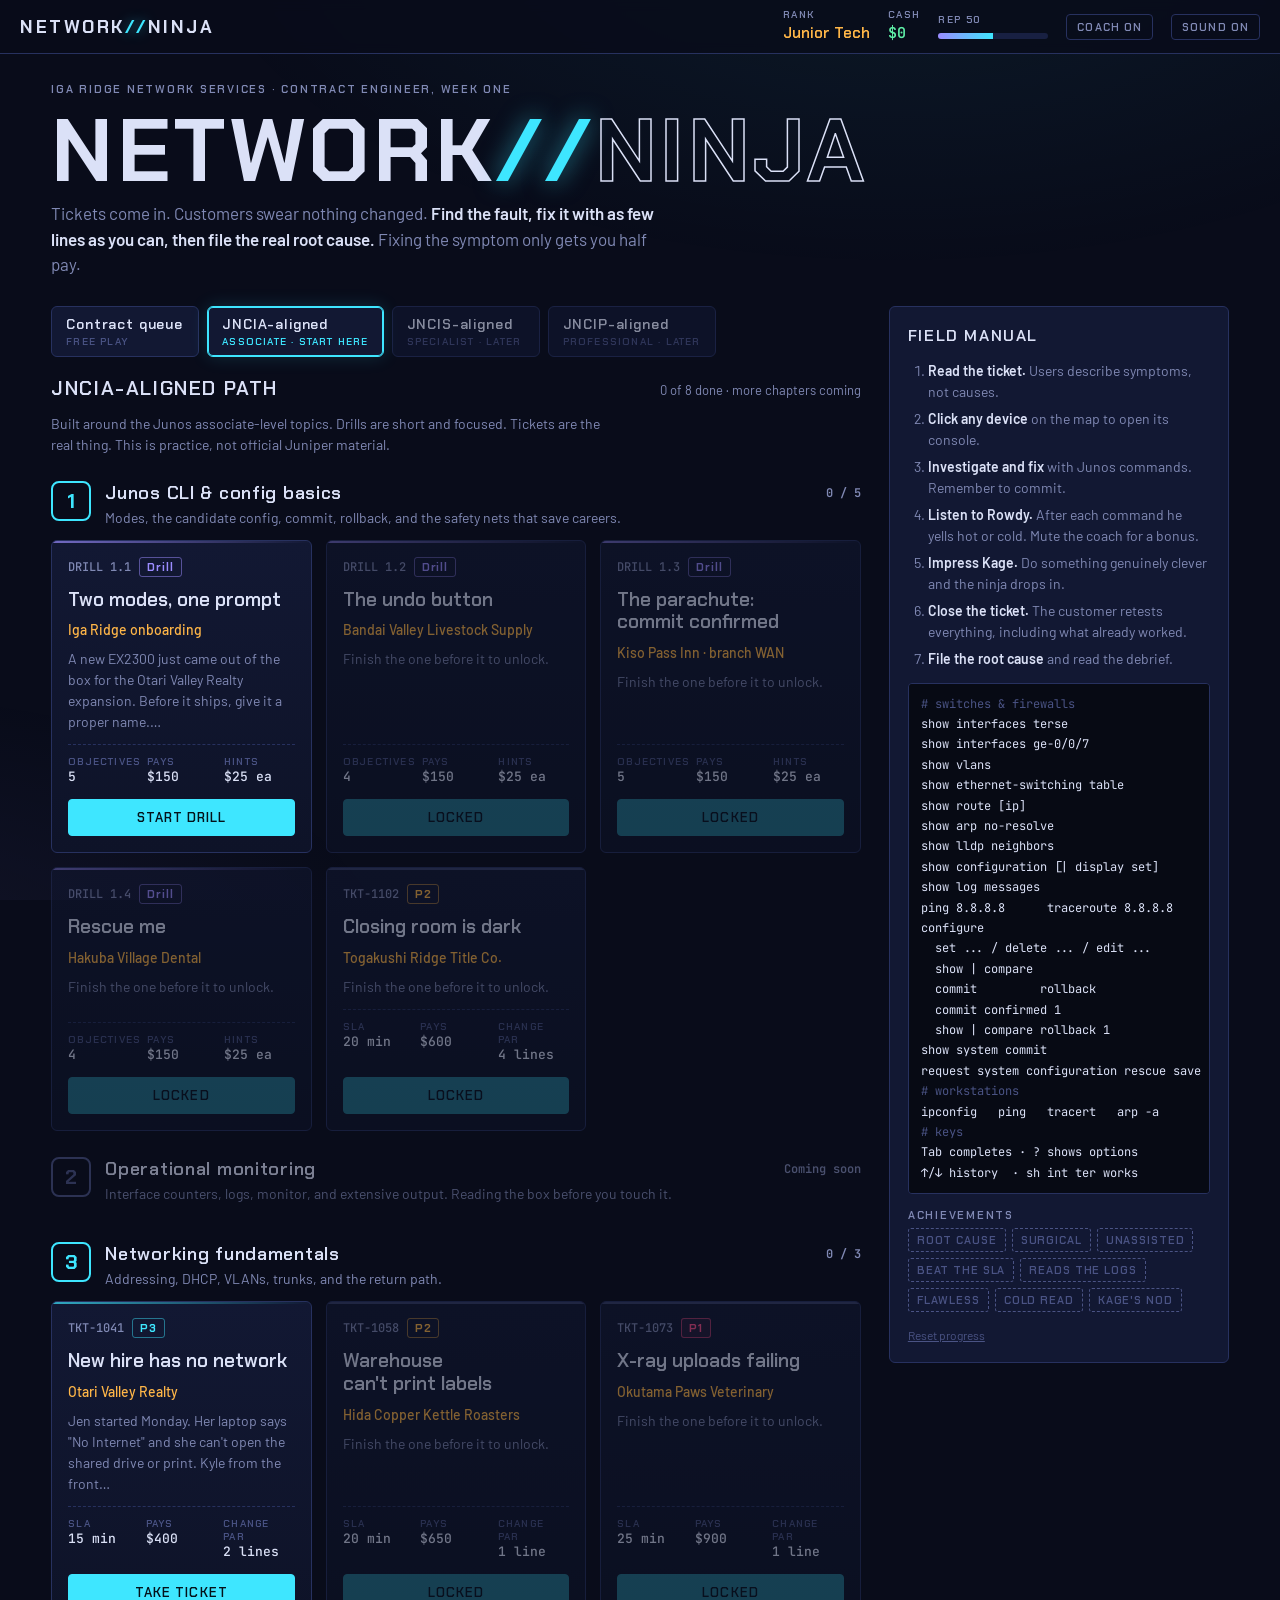
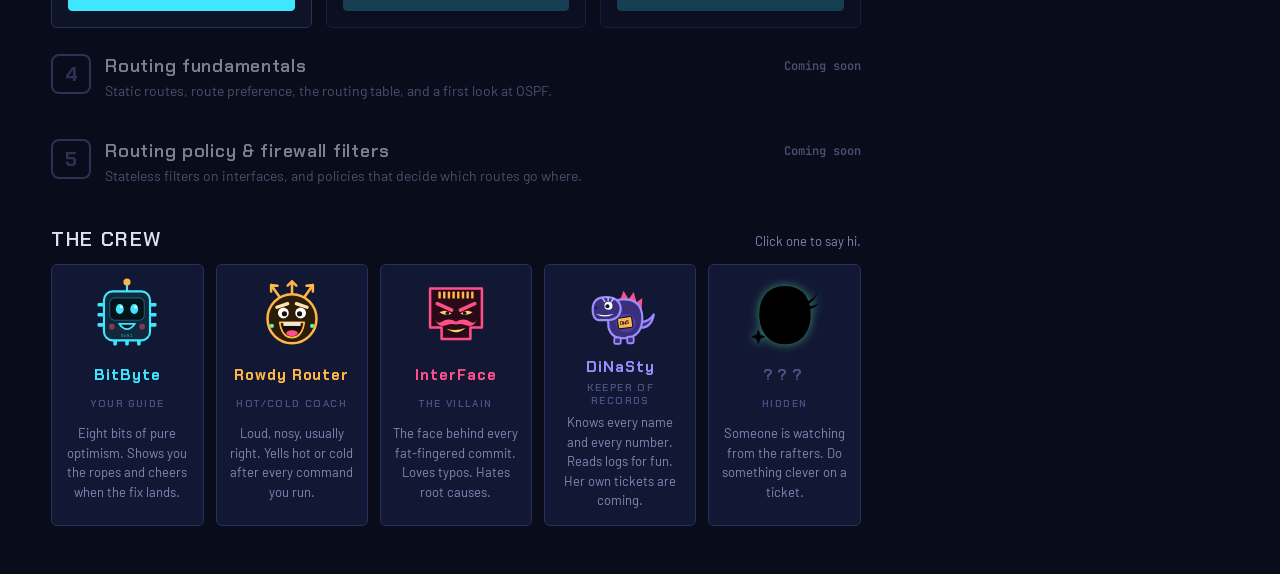
==== commit fc921029: "Rename to Network Ninja, add Kage, move clients to rural Japan Old root-cause/ path now redirects to" ====
--- a/root-cause/index.html
+++ b/root-cause/index.html
@@ -1,3826 +1,4 @@
-<!doctype html><html><head><meta charset=utf8><meta name=viewport content="width=device-width,initial-scale=1,viewport-fit=cover"><style>:root{color-scheme:light;box-sizing:border-box;padding-top:env(safe-area-inset-top,0px);padding-bottom:env(safe-area-inset-bottom,0px)}html{scroll-padding-top:env(safe-area-inset-top,0px)}body{margin:0;padding:0;font:14px -apple-system,BlinkMacSystemFont,sans-serif;background:#fff;color:#000}img{max-width:100%}[hidden]:not([hidden=until-found i]){display:none!important}</style></head><body>
-<title>Root Cause</title>
-<link rel="preconnect" href="https://fonts.googleapis.com">
-<link rel="preconnect" href="https://fonts.gstatic.com" crossorigin>
-<link rel="stylesheet" href="https://fonts.googleapis.com/css2?family=Chakra+Petch:wght@500;600;700&family=Barlow:wght@400;500;600&family=JetBrains+Mono:wght@400;500;700&display=swap">
-<style>
-/* Layout: arcade cabinet. Board = mission select; Play = ticket rail | map over console. Single committed dark look. */
-:root {
-  color-scheme: dark;
-  --bg: #090c1a;
-  --bg2: #0e1328;
-  --panel: #121833;
-  --panel2: #182042;
-  --line: #27315f;
-  --fg: #dbe1f7;
-  --dim: #8089b4;
-  --faint: #4a5384;
-  --cyan: #3ee6ff;
-  --amber: #ffb648;
-  --magenta: #ff4f8b;
-  --green: #5ff0a8;
-  --violet: #9b8cff;
-  --term: #070a14;
-  --f-display: 'Chakra Petch', 'Segoe UI', system-ui, sans-serif;
-  --f-body: 'Barlow', 'Segoe UI', system-ui, sans-serif;
-  --f-mono: 'JetBrains Mono', ui-monospace, 'SFMono-Regular', Menlo, Consolas, monospace;
-}
-html, body { height: 100%; }
-[hidden] { display: none !important; }
-body { background: var(--bg); color: var(--fg); font: 15px/1.5 var(--f-body); }
-body::before { content: ''; position: fixed; inset: 0; pointer-events: none; z-index: 0;
-  background: radial-gradient(1200px 600px at 70% -10%, rgba(62,230,255,.07), transparent 60%), radial-gradient(900px 500px at -10% 110%, rgba(155,140,255,.07), transparent 60%); }
-#app { position: relative; z-index: 1; min-height: 100%; display: flex; flex-direction: column; }
-button { font: inherit; color: inherit; cursor: pointer; }
-:focus-visible { outline: 2px solid var(--amber); outline-offset: 2px; }
-
-/* top bar */
-.topbar { display: flex; align-items: center; gap: 20px; flex-wrap: wrap; padding: 10px 20px; border-bottom: 1px solid var(--line); background: rgba(9,12,26,.85); backdrop-filter: blur(6px); position: sticky; top: env(safe-area-inset-top, 0px); z-index: 5; }
-.brand { font: 700 18px/1 var(--f-display); letter-spacing: .14em; color: var(--fg); }
-.brand span { color: var(--cyan); text-shadow: 0 0 12px rgba(62,230,255,.6); }
-.stats { display: flex; gap: 18px; align-items: center; margin-left: auto; flex-wrap: wrap; font-variant-numeric: tabular-nums; }
-.stat { display: flex; flex-direction: column; line-height: 1.1; }
-.stat small { font: 600 10px/1 var(--f-display); letter-spacing: .14em; text-transform: uppercase; color: var(--dim); margin-bottom: 3px; }
-.stat b { font: 600 15px var(--f-mono); }
-#cash { color: var(--green); }
-#rank { color: var(--amber); font-family: var(--f-display); }
-.rep { width: 110px; height: 6px; background: var(--panel2); border-radius: 3px; overflow: hidden; margin-top: 5px; }
-#repfill { height: 100%; background: linear-gradient(90deg, var(--violet), var(--cyan)); transition: width .6s; }
-.chipbtn { background: transparent; border: 1px solid var(--line); border-radius: 4px; padding: 5px 10px; font: 600 11px var(--f-display); letter-spacing: .1em; text-transform: uppercase; color: var(--dim); }
-.chipbtn:hover { color: var(--fg); border-color: var(--dim); }
-.logchip { cursor: default; color: var(--green); border-color: rgba(95,240,168,.35); }
-
-/* buttons */
-.btn { border: 1px solid var(--line); background: var(--panel2); border-radius: 4px; padding: 9px 16px; font: 600 13px var(--f-display); letter-spacing: .08em; text-transform: uppercase; transition: transform .08s, box-shadow .15s, background .15s; }
-.btn:hover:not(:disabled) { border-color: var(--cyan); box-shadow: 0 0 0 1px var(--cyan) inset, 0 0 18px rgba(62,230,255,.18); }
-.btn:active:not(:disabled) { transform: translateY(1px); }
-.btn.primary { background: var(--cyan); color: #04121a; border-color: var(--cyan); }
-.btn.primary:hover:not(:disabled) { box-shadow: 0 0 22px rgba(62,230,255,.45); }
-.btn.ghost { background: transparent; }
-.btn.warnb { border-color: var(--amber); color: var(--amber); background: transparent; }
-.btn:disabled { opacity: .45; cursor: not-allowed; }
-
-/* chips */
-.tkt { font: 500 12px var(--f-mono); color: var(--dim); }
-.prio { font: 700 11px var(--f-display); letter-spacing: .08em; padding: 2px 7px; border-radius: 3px; border: 1px solid; }
-.prio.p3 { color: var(--cyan); border-color: rgba(62,230,255,.45); }
-.prio.p2 { color: var(--amber); border-color: rgba(255,182,72,.5); }
-.prio.p1 { color: var(--magenta); border-color: rgba(255,79,139,.55); background: rgba(255,79,139,.08); }
-.eyebrow { font: 600 11px var(--f-display); letter-spacing: .16em; text-transform: uppercase; color: var(--dim); margin: 0 0 6px; }
-
-/* ===== board ===== */
-#board { padding-block: 28px 48px; padding-inline: max(16px, 4vw); display: grid; gap: 28px; grid-template-columns: minmax(0, 1fr) minmax(0, 340px); align-items: start; max-width: 1280px; width: 100%; margin: 0 auto; box-sizing: border-box; }
-.hero { grid-column: 1 / -1; display: grid; gap: 10px; }
-.logo { font: 700 clamp(44px, 8vw, 92px)/.9 var(--f-display); letter-spacing: .04em; margin: 0; text-wrap: balance; }
-.logo .sl { color: var(--cyan); text-shadow: 0 0 24px rgba(62,230,255,.55); }
-.logo .c2 { color: transparent; -webkit-text-stroke: 1.5px var(--fg); }
-.tagline { max-width: 62ch; color: var(--dim); font-size: 17px; margin: 0; }
-.tagline b { color: var(--fg); font-weight: 600; }
-.queue-wrap { min-width: 0; }
-.queue-head { display: flex; justify-content: space-between; align-items: baseline; gap: 12px; flex-wrap: wrap; margin-bottom: 12px; }
-.queue-head h2 { font: 600 20px var(--f-display); letter-spacing: .08em; text-transform: uppercase; margin: 0; }
-#queue-note { color: var(--dim); font-size: 13px; margin: 0; }
-#queue { display: grid; gap: 14px; grid-template-columns: repeat(auto-fill, minmax(250px, 1fr)); }
-.card { background: linear-gradient(180deg, var(--panel), var(--bg2)); border: 1px solid var(--line); border-radius: 6px; padding: 16px; display: flex; flex-direction: column; gap: 8px; position: relative; overflow: hidden; }
-.card::after { content: ''; position: absolute; inset: 0 0 auto; height: 2px; background: linear-gradient(90deg, var(--cyan), transparent); opacity: .7; }
-.card.locked { opacity: .5; }
-.card.locked::after { background: var(--faint); }
-.card-top { display: flex; gap: 8px; align-items: center; }
-.card h3 { font: 600 19px/1.2 var(--f-display); margin: 4px 0 0; text-wrap: balance; }
-.card .client { color: var(--amber); margin: 0; font-weight: 500; font-size: 14px; }
-.card .excerpt { color: var(--dim); margin: 0; font-size: 14px; flex: 1; }
-.meta { display: grid; grid-template-columns: repeat(3, 1fr); gap: 6px; margin: 4px 0 6px; padding-top: 10px; border-top: 1px dashed var(--line); }
-.meta dt { font: 600 10px var(--f-display); letter-spacing: .12em; text-transform: uppercase; color: var(--faint); }
-.meta dd { margin: 0; font: 500 13px var(--f-mono); }
-.grade { margin-left: auto; font: 700 18px/1 var(--f-display); width: 30px; height: 30px; display: grid; place-items: center; border-radius: 50%; border: 2px solid; }
-.g-S { color: var(--amber); border-color: var(--amber); text-shadow: 0 0 10px rgba(255,182,72,.6); }
-.g-A { color: var(--green); border-color: var(--green); }
-.g-B { color: var(--cyan); border-color: var(--cyan); }
-.g-C { color: var(--dim); border-color: var(--dim); }
-.manual { background: var(--panel); border: 1px solid var(--line); border-radius: 6px; padding: 18px; display: grid; gap: 14px; min-width: 0; }
-.manual h2 { font: 600 16px var(--f-display); letter-spacing: .1em; text-transform: uppercase; margin: 0; }
-.manual ol { margin: 0; padding-left: 20px; display: grid; gap: 6px; color: var(--dim); font-size: 14px; }
-.manual ol b { color: var(--fg); font-weight: 600; }
-.cheat { font: 12px/1.7 var(--f-mono); color: var(--fg); background: var(--term); border: 1px solid var(--line); border-radius: 4px; padding: 10px 12px; overflow-x: auto; white-space: pre; margin: 0; }
-.cheat .c { color: var(--faint); }
-.achs { display: flex; flex-wrap: wrap; gap: 6px; }
-.ach { font: 600 11px var(--f-display); letter-spacing: .08em; text-transform: uppercase; padding: 4px 8px; border-radius: 3px; border: 1px dashed var(--faint); color: var(--faint); }
-.ach.got { border-style: solid; border-color: var(--amber); color: var(--amber); background: rgba(255,182,72,.07); }
-.linkbtn { background: none; border: 0; color: var(--faint); font-size: 12px; padding: 0; text-decoration: underline; justify-self: start; }
-.linkbtn:hover { color: var(--magenta); }
-
-/* ===== play ===== */
-#play { flex: 1; display: grid; grid-template-columns: minmax(280px, 340px) minmax(0, 1fr); gap: 0; min-height: 0; }
-body.playing #app { height: 100%; }
-body.playing #play { overflow: hidden; }
-.rail { border-right: 1px solid var(--line); background: var(--bg2); padding: 16px 18px; overflow-y: auto; display: flex; flex-direction: column; gap: 14px; min-width: 0; }
-.rail-head { display: flex; gap: 8px; align-items: center; }
-#t-title { font: 600 22px/1.15 var(--f-display); margin: 0; text-wrap: balance; }
-#t-client { color: var(--amber); margin: 2px 0 0; font-weight: 500; }
-.timerbox { display: flex; align-items: baseline; justify-content: space-between; background: var(--term); border: 1px solid var(--line); border-radius: 4px; padding: 8px 12px; }
-.timer { font: 700 26px/1 var(--f-mono); color: var(--cyan); font-variant-numeric: tabular-nums; text-shadow: 0 0 10px rgba(62,230,255,.4); }
-.timer.warn { color: var(--amber); text-shadow: 0 0 10px rgba(255,182,72,.4); }
-.timer.breached { color: var(--magenta); text-shadow: 0 0 10px rgba(255,79,139,.4); }
-#t-timer-label { font: 600 10px var(--f-display); letter-spacing: .14em; text-transform: uppercase; color: var(--dim); }
-#t-brief { margin: 0; font-size: 15px; }
-#t-reporter { margin: 0; color: var(--faint); font-size: 13px; }
-#t-quotes { list-style: none; margin: 0; padding: 0; display: grid; gap: 8px; }
-#t-quotes li { border-left: 2px solid var(--violet); padding: 2px 0 2px 10px; display: grid; }
-#t-quotes .who { font: 600 11px var(--f-display); letter-spacing: .1em; text-transform: uppercase; color: var(--violet); }
-#t-quotes .what { font-size: 14px; color: var(--fg); }
-.hint { margin: 0; font-size: 14px; background: rgba(255,182,72,.07); border: 1px solid rgba(255,182,72,.3); border-radius: 4px; padding: 8px 10px; }
-.hint b { color: var(--amber); font: 600 11px var(--f-display); letter-spacing: .1em; text-transform: uppercase; }
-#t-hints { display: grid; gap: 8px; }
-.rowstat { display: flex; justify-content: space-between; align-items: center; font-size: 13px; color: var(--dim); }
-.changes { font: 600 13px var(--f-mono); color: var(--dim); }
-.changes.under { color: var(--green); }
-.changes.over { color: var(--amber); }
-.rail-actions { display: grid; gap: 8px; margin-top: auto; padding-top: 8px; }
-
-.stage { display: grid; grid-template-rows: minmax(240px, 50%) minmax(0, 1fr); min-width: 0; min-height: 0; }
-.mapwrap { position: relative; min-height: 0; border-bottom: 1px solid var(--line); background: radial-gradient(ellipse at 50% 40%, rgba(62,230,255,.05), transparent 70%); }
-.mapwrap .maplabel { position: absolute; left: 14px; top: 10px; font: 600 10px var(--f-display); letter-spacing: .16em; text-transform: uppercase; color: var(--faint); }
-#map { width: 100%; height: 100%; display: block; }
-#map .grid path { stroke: var(--line); stroke-width: 1; opacity: .35; }
-#map .link line { stroke-width: 2.5; }
-#map .link.up line { stroke: rgba(62,230,255,.55); }
-#map .link.down line { stroke: var(--magenta); stroke-dasharray: 6 6; }
-#map .plabel { font: 500 11px var(--f-mono); fill: var(--dim); text-anchor: middle; paint-order: stroke; stroke: var(--bg); stroke-width: 4px; }
-#map .node { cursor: pointer; }
-#map .node.cloud { cursor: default; }
-#map .node .hit { fill: transparent; }
-#map .node .body { fill: var(--panel); stroke-width: 2; }
-#map .node .detail { fill: none; stroke-width: 1.5; }
-#map .node.net .body, #map .node.net .detail { stroke: var(--cyan); }
-#map .node.host .body, #map .node.host .detail { stroke: var(--amber); }
-#map .node.cloud .body { stroke: var(--violet); fill: var(--bg2); }
-#map .node .port { fill: var(--bg); stroke: rgba(62,230,255,.5); stroke-width: 1; }
-#map .node .led { fill: var(--green); }
-#map .nlabel { font: 600 13px var(--f-display); fill: var(--fg); text-anchor: middle; letter-spacing: .04em; paint-order: stroke; stroke: var(--bg); stroke-width: 4px; }
-#map .hlabel { font: 400 10.5px var(--f-mono); fill: var(--faint); text-anchor: middle; }
-#map .nlabel.side, #map .hlabel.side { text-anchor: start; }
-#map .nlabel .hl { font: 400 10.5px var(--f-mono); fill: var(--faint); }
-#map .plabel.end { text-anchor: end; }
-#map .node:hover .body, #map .node:focus-visible .body { filter: url(#glow); }
-#map .node:focus { outline: none; }
-#map .node.open .nlabel { fill: var(--cyan); }
-#map .node.active .body { filter: url(#glow); fill: var(--panel2); stroke-width: 3; }
-#map .node.active .nlabel { fill: var(--amber); }
-#map .pkt.out { fill: var(--cyan); }
-#map .pkt.back { fill: var(--green); }
-#map .pkt.fail { fill: var(--magenta); }
-#map .burst { fill: none; stroke: var(--magenta); stroke-width: 3; animation: burst .7s ease-out forwards; }
-@keyframes burst { to { r: 30; opacity: 0; } }
-
-/* terminal */
-#term { display: flex; flex-direction: column; min-height: 0; background: var(--term); position: relative; }
-#term::after { content: ''; position: absolute; inset: 0; pointer-events: none; background: repeating-linear-gradient(0deg, rgba(255,255,255,.018) 0 1px, transparent 1px 3px); }
-#tabs { display: flex; gap: 2px; padding: 6px 8px 0; background: var(--bg2); border-bottom: 1px solid var(--line); overflow-x: auto; flex: none; min-height: 34px; box-sizing: border-box; }
-.tab { display: flex; align-items: center; border: 1px solid var(--line); border-bottom: 0; border-radius: 4px 4px 0 0; background: var(--panel); flex: none; }
-.tab.on { background: var(--term); border-color: var(--cyan); }
-.tab.cfg .tab-name::before { content: '# '; color: var(--amber); }
-.tab-name { background: none; border: 0; padding: 6px 4px 6px 10px; font: 500 12px var(--f-mono); color: var(--dim); }
-.tab.on .tab-name { color: var(--fg); }
-.tab-x { background: none; border: 0; padding: 4px 8px; color: var(--faint); font-size: 15px; line-height: 1; }
-.tab-x:hover { color: var(--magenta); }
-#screens { flex: 1; min-height: 0; position: relative; }
-.screen { position: absolute; inset: 0; overflow-y: auto; padding: 10px 14px 6px; font: 13px/1.45 var(--f-mono); color: #c9f3d9; white-space: pre-wrap; word-break: break-word; }
-.ln.echo { color: var(--fg); }
-.ln.dim { color: var(--dim); }
-.ln.err { color: var(--magenta); }
-.ln.warn { color: var(--amber); }
-.ln.ok { color: var(--green); }
-#term-empty { position: absolute; inset: 0; display: grid; place-items: center; color: var(--faint); font: 13px var(--f-mono); text-align: center; padding: 16px; }
-.inrow { display: flex; align-items: center; gap: 0; padding: 8px 14px 10px; border-top: 1px solid var(--line); flex: none; font: 13px var(--f-mono); }
-#prompt { color: var(--cyan); white-space: pre; flex: none; }
-#cmd { flex: 1; min-width: 0; background: transparent; border: 0; color: var(--fg); font: 14px var(--f-mono); caret-color: var(--amber); padding: 2px 0; }
-#cmd:focus { outline: none; }
-#term.busy .inrow { opacity: .5; }
-
-/* modal */
-#modal { position: fixed; inset: 0; z-index: 20; background: rgba(4,6,14,.78); backdrop-filter: blur(3px); display: grid; place-items: center; padding: 16px; overflow-y: auto; }
-.modal-card { background: var(--panel); border: 1px solid var(--line); border-radius: 8px; padding: 22px 24px; width: min(560px, 100%); box-shadow: 0 30px 80px rgba(0,0,0,.5), 0 0 0 1px rgba(62,230,255,.08); box-sizing: border-box; }
-.modal-card.wide { width: min(940px, 100%); }
-.modal-card h2 { font: 600 24px/1.15 var(--f-display); margin: 0 0 6px; text-wrap: balance; }
-.modal-card .sub { color: var(--dim); margin: 0 0 14px; }
-.modal-actions { display: flex; gap: 10px; justify-content: flex-end; margin-top: 18px; flex-wrap: wrap; }
-.checks { list-style: none; padding: 0; margin: 14px 0 0; display: grid; gap: 6px; font: 13px var(--f-mono); }
-.checks li { display: flex; justify-content: space-between; gap: 10px; padding: 8px 10px; background: var(--term); border: 1px solid var(--line); border-radius: 4px; }
-.checks .cres { font-weight: 700; }
-.checks .pass .cres { color: var(--green); }
-.checks .fail .cres { color: var(--magenta); }
-.checks .pending .cres { color: var(--dim); }
-.note { margin: 14px 0 0; padding: 10px 12px; border-radius: 4px; }
-.note.ok { background: rgba(95,240,168,.08); border: 1px solid rgba(95,240,168,.35); color: var(--green); }
-.note.bad { background: rgba(255,79,139,.08); border: 1px solid rgba(255,79,139,.4); color: var(--magenta); }
-.rca { display: grid; gap: 8px; }
-.opt { display: flex; gap: 10px; align-items: flex-start; padding: 10px 12px; border: 1px solid var(--line); border-radius: 4px; background: var(--bg2); cursor: pointer; }
-.opt:hover { border-color: var(--dim); }
-.opt:has(input:checked) { border-color: var(--cyan); background: rgba(62,230,255,.06); }
-.opt input { accent-color: var(--cyan); margin-top: 4px; }
-.debrief-head { display: flex; gap: 18px; align-items: center; margin-bottom: 16px; }
-.bigGrade { font: 700 56px/1 var(--f-display); width: 88px; height: 88px; border: 3px solid; border-radius: 50%; display: grid; place-items: center; flex: none; }
-.debrief-grid { display: grid; grid-template-columns: minmax(0, 1fr) minmax(0, 1.3fr); gap: 24px; }
-.ledger { width: 100%; border-collapse: collapse; font-size: 14px; font-variant-numeric: tabular-nums; }
-.ledger td { padding: 6px 0; border-bottom: 1px solid var(--line); }
-.ledger td:last-child { text-align: right; font-family: var(--f-mono); color: var(--green); }
-.ledger td.neg { color: var(--magenta) !important; }
-.ledger tr.tot td { font-weight: 600; border-bottom: 2px solid var(--dim); }
-.earned { display: flex; flex-wrap: wrap; gap: 6px; margin: 14px 0; }
-.diff { font: 12px/1.6 var(--f-mono); background: var(--term); border: 1px solid var(--line); border-radius: 4px; padding: 10px; overflow-x: auto; margin: 0; white-space: pre; color: var(--green); }
-.story p { margin: 0 0 10px; font-size: 15px; max-width: 62ch; }
-#flash { position: fixed; left: 50%; bottom: 24px; transform: translateX(-50%); background: var(--panel2); border: 1px solid var(--violet); color: var(--fg); padding: 10px 16px; border-radius: 4px; z-index: 30; font-size: 14px; max-width: calc(100% - 32px); }
-
-/* ===== mascots ===== */
-.mfig svg { display: block; width: 100%; height: 100%; overflow: visible; }
-.mfig .eye { transform-box: fill-box; transform-origin: center; animation: blink 4.2s infinite; }
-@keyframes blink { 0%, 92%, 100% { transform: scaleY(1); } 95% { transform: scaleY(.1); } }
-.mfig .jaw { transform-box: fill-box; transform-origin: top center; }
-.talking .mfig .jaw { animation: jaw .16s ease-in-out infinite alternate; }
-@keyframes jaw { from { transform: scaleY(.55); } to { transform: scaleY(1.15); } }
-.mfig .ant { animation: antglow 1.4s ease-in-out infinite alternate; }
-@keyframes antglow { from { opacity: .45; } to { opacity: 1; } }
-
-#mascot { position: fixed; right: 18px; bottom: 66px; z-index: 26; display: flex; align-items: flex-end; gap: 6px; max-width: min(430px, calc(100% - 36px)); cursor: pointer; filter: drop-shadow(0 14px 30px rgba(0,0,0,.55)); }
-#mascot[hidden] { display: none !important; }
-#mascot.in { animation: mpop .42s cubic-bezier(.2,1.6,.4,1) both; }
-#mascot.out { animation: mout .25s ease-in forwards; }
-@keyframes mpop { from { opacity: 0; transform: translateY(40px) scale(.6); } to { opacity: 1; transform: none; } }
-@keyframes mout { to { opacity: 0; transform: translateY(24px) scale(.85); } }
-#mascot .mfig { width: 84px; height: 84px; flex: none; order: 2; animation: bob 1.1s ease-in-out infinite alternate; }
-@keyframes bob { from { transform: translateY(0) rotate(-2deg); } to { transform: translateY(-6px) rotate(2deg); } }
-#mascot.shake .mfig { animation: shake .09s linear 6 alternate, bob 1.1s ease-in-out .6s infinite alternate; }
-@keyframes shake { from { transform: translateX(-4px) rotate(-5deg); } to { transform: translateX(4px) rotate(5deg); } }
-#mascot.jump .mfig { animation: jump .5s cubic-bezier(.3,1.8,.5,1) 2, bob 1.1s ease-in-out 1s infinite alternate; }
-@keyframes jump { 0% { transform: translateY(0) scale(1); } 40% { transform: translateY(-22px) scale(1.06, .94); } 100% { transform: translateY(0); } }
-.mbub { position: relative; background: var(--panel2); border: 2px solid var(--mc, var(--cyan)); border-radius: 12px 12px 4px 12px; padding: 9px 13px 10px; font-size: 14.5px; line-height: 1.4; color: var(--fg); margin-bottom: 26px; min-width: 0; }
-.mbub::after { content: ''; position: absolute; right: -10px; bottom: 8px; border: 7px solid transparent; border-left-color: var(--mc, var(--cyan)); }
-.mbub b { display: block; font: 700 11px var(--f-display); letter-spacing: .14em; text-transform: uppercase; color: var(--mc, var(--cyan)); margin-bottom: 2px; }
-.mbub .heatword { font: 700 18px/1.1 var(--f-display); letter-spacing: .04em; display: block; color: var(--hc, var(--fg)); text-shadow: 0 0 14px var(--hc, transparent); }
-
-/* heat colors */
-.h-n2 { --hc: #7fd3ff; } .h-n1 { --hc: #9fb6ff; } .h-0 { --hc: var(--dim); }
-.h-1 { --hc: #ffd166; } .h-2 { --hc: #ff9a3c; } .h-3 { --hc: #ff4d3d; }
-
-/* thermometer in the ticket rail */
-.heatrow .heatwrap { display: flex; align-items: center; gap: 8px; }
-.heatbar { width: 96px; height: 8px; border-radius: 4px; background: linear-gradient(90deg, #4cc9ff, #8aa2ff 30%, #ffd166 55%, #ff9a3c 75%, #ff3b3b); position: relative; opacity: .9; }
-.heatbar i { position: absolute; top: 50%; width: 14px; height: 14px; border-radius: 50%; background: var(--fg); border: 2px solid var(--bg); transform: translate(-50%, -50%); left: 30%; transition: left .5s cubic-bezier(.3,1.5,.5,1); box-shadow: 0 0 10px var(--hc, transparent); }
-#heatword { font: 600 11px var(--f-display); letter-spacing: .05em; text-transform: uppercase; min-width: 78px; white-space: nowrap; text-align: right; color: var(--hc, var(--dim)); }
-.heatrow[hidden] { display: none !important; }
-
-/* crew panel on the board */
-.crew { grid-column: 1; grid-row: 3; min-width: 0; }
-.crew .queue-head { margin-bottom: 12px; }
-#board { grid-template-rows: auto auto 1fr; }
-.crew { align-self: start; }
-.queue-wrap { grid-column: 1; grid-row: 2; }
-.manual { grid-column: 2; grid-row: 2 / span 2; }
-@media (max-width: 980px) { .queue-wrap, .manual, .crew { grid-column: 1 / -1; grid-row: auto; } }
-.crew-grid { display: grid; grid-template-columns: repeat(4, minmax(0, 1fr)); gap: 12px; }
-.mate { background: var(--panel); border: 1px solid var(--line); border-radius: 6px; padding: 12px 12px 14px; display: grid; justify-items: center; text-align: center; gap: 4px; cursor: pointer; transition: border-color .15s, transform .1s; font: inherit; color: inherit; }
-.mate:hover { border-color: var(--mc); transform: translateY(-2px); }
-.mate .mfig { width: 72px; height: 72px; }
-.mate.wiggle .mfig { animation: shake .09s linear 6 alternate; }
-.mate h3 { font: 700 15px var(--f-display); letter-spacing: .06em; margin: 4px 0 0; color: var(--mc); }
-.mate .role { font: 600 10px var(--f-display); letter-spacing: .14em; text-transform: uppercase; color: var(--faint); margin: 0; }
-.mate p { margin: 2px 0 0; font-size: 13px; color: var(--dim); }
-
-/* ===== paths & chapters ===== */
-.pathbar { display: flex; gap: 8px; flex-wrap: wrap; margin-bottom: 18px; }
-.pathbtn { display: grid; gap: 2px; text-align: left; background: var(--panel); border: 1px solid var(--line); border-radius: 6px; padding: 8px 14px; min-width: 148px; }
-.pathbtn b { font: 600 14px var(--f-display); letter-spacing: .06em; color: var(--fg); }
-.pathbtn small { font: 600 10px var(--f-display); letter-spacing: .12em; text-transform: uppercase; color: var(--faint); }
-.pathbtn:hover { border-color: var(--dim); }
-.pathbtn.on { border-color: var(--cyan); box-shadow: 0 0 0 1px var(--cyan) inset, 0 0 18px rgba(62,230,255,.15); }
-.pathbtn.on small { color: var(--cyan); }
-.pathbtn.soon { opacity: .6; }
-#queue.chapters { display: grid; grid-template-columns: minmax(0, 1fr); gap: 26px; }
-.path-intro { margin: 0; color: var(--dim); font-size: 14px; max-width: 70ch; }
-.chapter.soon { opacity: .55; }
-.ch-head { display: flex; gap: 14px; align-items: flex-start; margin-bottom: 12px; }
-.ch-n { font: 700 20px/1 var(--f-display); color: var(--cyan); width: 36px; height: 36px; border: 2px solid var(--cyan); border-radius: 8px; display: grid; place-items: center; flex: none; }
-.chapter.soon .ch-n { color: var(--faint); border-color: var(--faint); }
-.ch-head h3 { font: 600 18px var(--f-display); letter-spacing: .04em; margin: 0; }
-.ch-head p { margin: 2px 0 0; color: var(--dim); font-size: 14px; }
-.ch-prog { margin-left: auto; font: 600 12px var(--f-mono); color: var(--dim); white-space: nowrap; padding-top: 4px; }
-.ch-grid { display: grid; gap: 14px; grid-template-columns: repeat(auto-fill, minmax(230px, 1fr)); }
-.prio.drill { color: var(--violet); border-color: rgba(155,140,255,.5); }
-.card.drill::after { background: linear-gradient(90deg, var(--violet), transparent); }
-.soon-card h3 { margin: 0; }
-
-/* ===== objectives & hints ===== */
-.objs { list-style: none; margin: 0; padding: 0; display: grid; gap: 6px; }
-.objs li { position: relative; padding: 6px 10px 6px 32px; border: 1px solid var(--line); border-radius: 4px; background: var(--term); font-size: 14px; }
-.objs li::before { content: ''; position: absolute; left: 10px; top: 10px; width: 10px; height: 10px; border: 2px solid var(--faint); border-radius: 3px; }
-.objs li.done { border-color: rgba(95,240,168,.35); color: var(--dim); }
-.objs li.done::before { border-color: var(--green); background: var(--green); box-shadow: inset 0 0 0 2px var(--term); }
-.objs li.fresh { animation: objpop .8s ease-out; }
-@keyframes objpop { 0% { background: rgba(95,240,168,.25); } 100% { background: var(--term); } }
-.objs.static li { background: transparent; }
-.hint.fresh { animation: hintpop 1.8s ease-out; }
-@keyframes hintpop { 0%, 30% { background: rgba(255,182,72,.28); box-shadow: 0 0 0 2px var(--amber); } 100% { background: rgba(255,182,72,.07); box-shadow: none; } }
-
-/* ===== earned labels ===== */
-#map .fact { font: 500 10.5px var(--f-mono); fill: var(--green); text-anchor: middle; paint-order: stroke; stroke: var(--bg); stroke-width: 4px; }
-#map .fact.vl { fill: var(--violet); }
-#map .fact.stale { opacity: .45; font-style: italic; }
-
-/* ===== notes tab ===== */
-.tab.notes-tab .tab-name { color: var(--amber); padding-right: 12px; }
-.tab.notes-tab.on { border-color: var(--amber); }
-.notes { position: absolute; inset: 0; overflow-y: auto; padding: 12px 14px 16px; display: grid; gap: 16px; align-content: start; }
-.notes .eyebrow { display: block; }
-.np-sub { margin: 0 0 8px; color: var(--faint); font-size: 13px; }
-.np-tbl { overflow-x: auto; }
-table.facts { width: 100%; border-collapse: collapse; font: 12.5px var(--f-mono); }
-table.facts th { text-align: left; font: 600 10px var(--f-display); letter-spacing: .12em; text-transform: uppercase; color: var(--faint); padding: 4px 12px 4px 0; border-bottom: 1px solid var(--line); white-space: nowrap; }
-table.facts td { padding: 5px 12px 5px 0; border-bottom: 1px solid rgba(39,49,95,.5); vertical-align: top; }
-table.facts td.v { color: var(--green); }
-table.facts td.src { color: var(--faint); }
-table.facts tr.stale td { opacity: .55; }
-table.facts em { color: var(--amber); font-style: normal; font-size: 11px; }
-table.facts td.empty { color: var(--faint); font-family: var(--f-body); }
-#notes-ta { width: 100%; box-sizing: border-box; min-height: 150px; resize: vertical; background: var(--bg2); border: 1px solid var(--line); border-radius: 4px; color: var(--fg); font: 13px/1.5 var(--f-mono); padding: 10px; margin-top: 6px; }
-#notes-ta:focus { outline: none; border-color: var(--amber); }
-
-/* responsive */
-@media (max-width: 980px) {
-  #board { grid-template-columns: minmax(0, 1fr); }
-}
-@media (max-width: 900px) {
-  body.playing #app { height: auto; }
-  body.playing #play { overflow: visible; }
-  #play { grid-template-columns: minmax(0, 1fr); }
-  .rail { border-right: 0; border-bottom: 1px solid var(--line); }
-  .stage { grid-template-rows: 340px 460px; }
-  #cmd { font-size: 16px; }
-  .debrief-grid { grid-template-columns: minmax(0, 1fr); }
-  .stats { gap: 12px; }
-  .topbar { padding: 8px 16px; }
-  #mascot { right: 12px; bottom: 14px; max-width: calc(100% - 24px); }
-  #mascot .mfig { width: 64px; height: 64px; }
-  .mbub { font-size: 14px; margin-bottom: 18px; }
-}
-@media (max-width: 640px) { .crew-grid { grid-template-columns: repeat(2, minmax(0, 1fr)); } }
-@media (prefers-reduced-motion: reduce) { * { transition: none !important; animation: none !important; } }
-</style>
-
-<div id="app">
-  <header class="topbar">
-    <div class="brand">ROOT<span>//</span>CAUSE</div>
-    <div class="stats">
-      <div class="stat"><small>Rank</small><b id="rank">Junior Tech</b></div>
-      <div class="stat"><small>Cash</small><b id="cash">$0</b></div>
-      <div class="stat"><small>Rep <span id="repval">50</span></small><div class="rep"><div id="repfill"></div></div></div>
-      <span class="chipbtn logchip" id="logchip" hidden title="Each ticket you play is saved privately so Claude can review your approach.">Play log on</span>
-      <button class="chipbtn" id="coach" aria-pressed="true" title="Rowdy Router tells you if you're hot or cold">Coach on</button>
-      <button class="chipbtn" id="sound" aria-pressed="true">Sound on</button>
-    </div>
-  </header>
-
-  <main id="board">
-    <section class="hero">
-      <p class="eyebrow">Bluffside Network Services · Contract engineer, week one</p>
-      <h1 class="logo">ROOT<span class="sl">//</span><span class="c2">CAUSE</span></h1>
-      <p class="tagline">Tickets come in. Customers swear nothing changed. <b>Find the fault, fix it with as few lines as you can, then file the real root cause.</b> Fixing the symptom only gets you half pay.</p>
-    </section>
-    <section class="queue-wrap">
-      <div class="pathbar" id="pathbar" role="tablist" aria-label="Game path"></div>
-      <div class="queue-head"><h2 id="queue-title">Ticket queue</h2><p id="queue-note"></p></div>
-      <div id="queue"></div>
-    </section>
-    <section class="crew" aria-label="The crew">
-      <div class="queue-head"><h2>The crew</h2><p id="crew-note" style="color:var(--dim);font-size:13px;margin:0">Click one to say hi.</p></div>
-      <div class="crew-grid" id="crew"></div>
-    </section>
-    <aside class="manual">
-      <h2>Field manual</h2>
-      <ol>
-        <li><b>Read the ticket.</b> Users describe symptoms, not causes.</li>
-        <li><b>Click any device</b> on the map to open its console.</li>
-        <li><b>Investigate and fix</b> with Junos commands. Remember to commit.</li>
-        <li><b>Listen to Rowdy.</b> After each command he yells hot or cold. Mute the coach for a bonus.</li>
-        <li><b>Close the ticket.</b> The customer retests everything, including what already worked.</li>
-        <li><b>File the root cause</b> and read the debrief.</li>
-      </ol>
-      <pre class="cheat"><span class="c"># switches &amp; firewalls</span>
-show interfaces terse
-show interfaces ge-0/0/7
-show vlans
-show ethernet-switching table
-show route [ip]
-show arp no-resolve
-show lldp neighbors
-show configuration [| display set]
-show log messages
-ping 8.8.8.8      traceroute 8.8.8.8
-configure
-  set ... / delete ... / edit ...
-  show | compare
-  commit         rollback
-  commit confirmed 1
-  show | compare rollback 1
-show system commit
-request system configuration rescue save
-<span class="c"># workstations</span>
-ipconfig   ping   tracert   arp -a
-<span class="c"># keys</span>
-Tab completes · ? shows options
-↑/↓ history  · sh int ter works</pre>
-      <div><p class="eyebrow">Achievements</p><div class="achs" id="achs"></div></div>
-      <button class="linkbtn" id="reset">Reset progress</button>
-    </aside>
-  </main>
-
-  <main id="play" hidden>
-    <aside class="rail">
-      <div class="rail-head" id="t-head"></div>
-      <div><h2 id="t-title"></h2><p id="t-client"></p></div>
-      <div class="timerbox"><span id="t-timer-label">SLA remaining</span><span class="timer" id="t-timer">00:00</span></div>
-      <p id="t-brief"></p>
-      <p id="t-reporter"></p>
-      <ol id="t-obj" class="objs" hidden></ol>
-      <ul id="t-quotes"></ul>
-      <div id="t-hints"></div>
-      <div class="rowstat heatrow" id="heatrow"><span>Rowdy's read</span><span class="heatwrap"><span class="heatbar"><i id="heatdot"></i></span><b id="heatword">—</b></span></div>
-      <div class="rowstat" id="chgrow"><span>Config lines changed</span><span class="changes" id="t-changes">0</span></div>
-      <div class="rail-actions">
-        <button class="btn warnb" id="hint-btn">Get a hint</button>
-        <button class="btn primary" id="resolve-btn">Close ticket</button>
-        <button class="btn ghost" id="abandon-btn">Back to queue</button>
-      </div>
-    </aside>
-    <section class="stage">
-      <div class="mapwrap"><span class="maplabel">Topology · click a device</span><svg id="map" viewBox="30 10 940 552" preserveAspectRatio="xMidYMid meet" aria-label="Network topology"></svg></div>
-      <div id="term">
-        <div id="tabs" role="tablist" aria-label="Open consoles"></div>
-        <div id="screens"><div id="term-empty" hidden>Click a device on the map to open a console.</div>
-          <div id="notes-pane" class="notes" hidden>
-            <div><p class="eyebrow">Discovered so far</p><p class="np-sub">Filled in as you run commands, and pinned on the map. Dimmed facts were found before your last commit, so check them again.</p>
-              <div class="np-tbl"><table class="facts"><thead><tr><th>Device</th><th>What</th><th>Value</th><th>Found with</th></tr></thead><tbody id="facts-body"></tbody></table></div></div>
-            <div><label class="eyebrow" for="notes-ta">Your notes</label><textarea id="notes-ta" spellcheck="false" placeholder="Hunches, what you've ruled out, what to check next..."></textarea></div>
-          </div></div>
-        <div class="inrow"><span id="prompt"></span><input id="cmd" type="text" autocomplete="off" autocapitalize="off" autocorrect="off" spellcheck="false" aria-label="Command input"></div>
-      </div>
-    </section>
-  </main>
-  <div id="modal" hidden></div>
-  <div id="flash" hidden></div>
-  <div id="mascot" hidden role="status" aria-live="polite"><div class="mfig"></div><div class="mbub"><b class="mname"></b><span class="mtext"></span></div></div>
-</div>
-<script>
-/* ===== ROOT CAUSE :: network simulation engine ===== */
-const RC = (() => {
-  'use strict';
-
-  /* ---------- IP helpers ---------- */
-  const ip2n = s => {
-    if (typeof s !== 'string') return null;
-    const p = s.split('.');
-    if (p.length !== 4) return null;
-    let n = 0;
-    for (const x of p) {
-      if (!/^\d{1,3}$/.test(x) || +x > 255) return null;
-      n = n * 256 + (+x);
-    }
-    return n >>> 0;
-  };
-  const n2ip = n => [n >>> 24, (n >>> 16) & 255, (n >>> 8) & 255, n & 255].join('.');
-  const maskN = p => (p === 0 ? 0 : (0xFFFFFFFF << (32 - p)) >>> 0);
-  const parseCidr = s => {
-    if (typeof s !== 'string' || !s.includes('/')) return null;
-    const [a, p] = s.split('/');
-    const n = ip2n(a);
-    if (n === null || !/^\d{1,2}$/.test(p) || +p > 32) return null;
-    return { ip: n, prefix: +p };
-  };
-  const inSubnet = (ip, net, prefix) => ((ip & maskN(prefix)) >>> 0) === ((net & maskN(prefix)) >>> 0);
-  const netAddr = (ip, prefix) => (ip & maskN(prefix)) >>> 0;
-
-  const hash = s => { let h = 2166136261; for (const c of s) { h ^= c.charCodeAt(0); h = Math.imul(h, 16777619); } return h >>> 0; };
-  const genMac = (id, juniper) => {
-    const h = hash(id), h2 = hash(id + '#');
-    const b = [h & 255, (h >> 8) & 255, (h >> 16) & 255].map(x => x.toString(16).padStart(2, '0'));
-    const oui = juniper ? 'f4:b5:2f' : ['3c:52:82', '00:1b:21', 'a4:bb:6d', '00:07:4d', 'b8:27:eb'][h2 % 5];
-    return oui + ':' + b.join(':');
-  };
-
-  const NET_TYPES = new Set(['switch', 'router', 'firewall', 'cloud']);
-  const isNet = d => NET_TYPES.has(d.type);
-  const isHost = d => !isNet(d);
-
-  /* ---------- tokenizer ---------- */
-  const tokenize = line => {
-    const out = [];
-    const re = /"([^"]*)"|(\S+)/g;
-    let m;
-    while ((m = re.exec(line))) out.push(m[1] !== undefined ? '"' + m[1] + '"' : m[2]);
-    return out;
-  };
-
-  /* ---------- config grammar ---------- */
-  const V = {
-    interface: t => /^(ge|xe|et)-\d+\/\d+\/\d+$/.test(t) || t === 'irb' || t === 'lo0',
-    unit: t => /^\d{1,5}$/.test(t),
-    address: t => !!parseCidr(t),
-    prefix: t => !!parseCidr(t),
-    'next-hop': t => ip2n(t) !== null,
-    'vlan-id': t => /^\d+$/.test(t) && +t >= 1 && +t <= 4094,
-    'vlan-name': t => /^[A-Za-z][\w-]{0,62}$/.test(t),
-    vlan: t => /^[A-Za-z][\w-]{0,62}$/.test(t) || (/^\d+$/.test(t) && +t >= 1 && +t <= 4094),
-    'l3-interface': t => /^irb\.\d+$/.test(t),
-    text: t => true,
-    hostname: t => /^[\w.-]+$/.test(t),
-    destination: t => ip2n(t) !== null || !!parseCidr(t),
-    host: t => ip2n(t) !== null,
-    count: t => /^\d+$/.test(t) && +t >= 1 && +t <= 20,
-    number: t => /^\d+$/.test(t) && +t <= 49,
-    minutes: t => /^\d+$/.test(t),
-  };
-  const CFG_TREE = {
-    interfaces: {
-      '<interface>': {
-        description: '<text>',
-        disable: null,
-        unit: {
-          '<unit>': {
-            family: {
-              'ethernet-switching': {
-                'interface-mode': { access: null, trunk: null },
-                vlan: { members: '<vlan>' },
-              },
-              inet: { address: '<address>' },
-            },
-          },
-        },
-      },
-    },
-    vlans: { '<vlan-name>': { 'vlan-id': '<vlan-id>', 'l3-interface': '<l3-interface>' } },
-    'routing-options': { static: { route: { '<prefix>': { 'next-hop': '<next-hop>' } } } },
-    system: { 'host-name': '<hostname>' },
-  };
-  const HELP = {
-    interfaces: 'Interface configuration', vlans: 'VLAN configuration', 'routing-options': 'Protocol-independent routing option configuration',
-    system: 'System parameters', description: 'Text description of interface', disable: 'Disable this interface', unit: 'Logical interface',
-    family: 'Protocol family', 'ethernet-switching': 'Ethernet switching parameters', inet: 'IPv4 parameters',
-    'interface-mode': 'Interface mode (access or trunk)', access: 'Access port (one VLAN)', trunk: 'Trunk port (802.1Q tagged)',
-    vlan: 'VLAN membership', members: 'VLAN name or VLAN ID', address: 'Interface address/destination prefix',
-    'vlan-id': 'IEEE 802.1q VLAN identifier (1..4094)', 'l3-interface': 'L3 interface name for this VLAN',
-    static: 'Static routes', route: 'Static route', 'next-hop': 'Next hop to destination', 'host-name': 'Hostname for this router',
-    '<interface>': 'Interface name (e.g. ge-0/0/7, irb)', '<unit>': 'Logical unit number', '<vlan-name>': 'VLAN name',
-    '<prefix>': 'Destination prefix (x.x.x.x/len)',
-  };
-  const VALUE_KEYS = new Set(['description', 'members', 'address', 'vlan-id', 'l3-interface', 'host-name', 'next-hop', 'interface-mode']);
-  const SINGLE_VALUED = new Set(['description', 'vlan-id', 'l3-interface', 'host-name', 'interface-mode', 'next-hop']);
-
-  // Walk tokens through a grammar tree. Returns {ok, tokens (expanded), lines:[[tokens]], node, error, errIdx}
-  function walkTree(tree, toks, opts = {}) {
-    let node = tree;
-    const out = [];
-    for (let i = 0; i < toks.length; i++) {
-      const t = toks[i];
-      if (node === null || node === undefined) return { ok: false, error: 'syntax error', errIdx: i, tokens: out };
-      if (typeof node === 'string') {
-        // value placeholder
-        const kind = node.slice(1, -1);
-        if (kind === 'rest') { out.push(...toks.slice(i)); return { ok: true, tokens: out, node: null, rest: true }; }
-        if (t === '[' && kind === 'vlan') {
-          const end = toks.indexOf(']', i);
-          if (end < 0) return { ok: false, error: "syntax error, expecting ']'", errIdx: i, tokens: out };
-          const vals = toks.slice(i + 1, end);
-          if (!vals.length || !vals.every(V.vlan)) return { ok: false, error: 'syntax error: invalid VLAN member', errIdx: i, tokens: out };
-          if (end !== toks.length - 1) return { ok: false, error: 'syntax error', errIdx: end + 1, tokens: out };
-          return { ok: true, tokens: out, multi: vals, node: null };
-        }
-        if (kind === 'text' && t.startsWith('"') === false && i < toks.length - 1) {
-          // unquoted multi-word description -> join
-          out.push('"' + toks.slice(i).join(' ') + '"');
-          return { ok: true, tokens: out, node: null };
-        }
-        const fn = V[kind];
-        if (fn && !fn(t.replace(/^"|"$/g, ''))) return { ok: false, error: `error: invalid value '${t}' for ${kind}`, errIdx: i, tokens: out };
-        out.push(kind === 'text' && !t.startsWith('"') ? '"' + t + '"' : t);
-        node = null;
-        continue;
-      }
-      // object node
-      const keys = Object.keys(node);
-      if (keys.includes(t) && !t.startsWith('<')) { out.push(t); node = node[t]; continue; }
-      const ph = keys.find(k => k.startsWith('<'));
-      if (ph) {
-        const kind = ph.slice(1, -1);
-        if (kind === 'rest') { out.push(...toks.slice(i)); return { ok: true, tokens: out, node: null, rest: true }; }
-        const fn = V[kind];
-        if (!fn || fn(t)) { out.push(t); node = node[ph]; continue; }
-      }
-      const cands = keys.filter(k => !k.startsWith('<') && k.startsWith(t));
-      if (cands.length === 1 && /^[a-z-]+$/.test(t)) { out.push(cands[0]); node = node[cands[0]]; continue; }
-      if (cands.length > 1) return { ok: false, error: `error: '${t}' is ambiguous.\nPossible completions:\n  ${cands.join('\n  ')}`, errIdx: i, tokens: out };
-      return { ok: false, error: `syntax error.`, errIdx: i, tokens: out, bad: t };
-    }
-    return { ok: true, tokens: out, node };
-  }
-
-  function completions(node) {
-    if (node === null || node === undefined) return [{ k: '<[Enter]>', h: 'Execute this command' }];
-    if (typeof node === 'string') return [{ k: node, h: HELP[node] || node.slice(1, -1) }];
-    const list = Object.keys(node).filter(k => k !== '_end').map(k => ({ k, h: HELP[k] || '' }));
-    if (node._end) list.unshift({ k: '<[Enter]>', h: 'Execute this command' });
-    return list;
-  }
-
-  /* ---------- config parsing ---------- */
-  function parseConfig(lines) {
-    const m = { hostname: '', ifaces: {}, vlans: { default: { name: 'default', id: 1, l3: null } }, routes: [] };
-    const IF = n => m.ifaces[n] || (m.ifaces[n] = { name: n, disable: false, desc: '', units: {} });
-    for (const line of lines) {
-      const t = tokenize(line);
-      if (t.shift() !== 'set') continue;
-      if (t[0] === 'system' && t[1] === 'host-name') m.hostname = t[2];
-      else if (t[0] === 'interfaces' && t[1]) {
-        const i = IF(t[1]);
-        if (t[2] === 'disable') i.disable = true;
-        else if (t[2] === 'description') i.desc = t.slice(3).join(' ').replace(/"/g, '');
-        else if (t[2] === 'unit' && t[3] !== undefined) {
-          const u = i.units[t[3]] || (i.units[t[3]] = { es: null, inet: [] });
-          if (t[4] === 'family' && t[5] === 'ethernet-switching') {
-            u.es = u.es || { mode: 'access', modeSet: false, members: [] };
-            if (t[6] === 'interface-mode' && t[7]) { u.es.mode = t[7]; u.es.modeSet = true; }
-            if (t[6] === 'vlan' && t[7] === 'members' && t[8]) u.es.members.push(t[8]);
-          }
-          if (t[4] === 'family' && t[5] === 'inet' && t[6] === 'address' && t[7]) u.inet.push(t[7]);
-        }
-      } else if (t[0] === 'vlans' && t[1]) {
-        const v = m.vlans[t[1]] || (m.vlans[t[1]] = { name: t[1], id: null, l3: null });
-        if (t[2] === 'vlan-id') v.id = +t[3];
-        if (t[2] === 'l3-interface') v.l3 = t[3];
-      } else if (t[0] === 'routing-options' && t[1] === 'static' && t[2] === 'route' && t[3]) {
-        m.routes.push({ prefix: t[3], nh: t[5] || null });
-      }
-    }
-    return m;
-  }
-
-  const vlanIdOf = (m, member) => (/^\d+$/.test(member) ? +member : (m.vlans[member] ? m.vlans[member].id : null));
-  const vlanNameOf = (m, id) => { for (const v of Object.values(m.vlans)) if (v.id === id) return v.name; return 'vlan-' + id; };
-
-  function checkConfig(lines) {
-    const m = parseConfig(lines);
-    const errs = [];
-    for (const i of Object.values(m.ifaces)) {
-      for (const [u, unit] of Object.entries(i.units)) {
-        const n = `${i.name}.${u}`;
-        if (unit.es && unit.inet.length) errs.push(`error: ${n}: family inet and ethernet-switching cannot be configured on the same unit`);
-        if (unit.es) {
-          if (unit.es.mode === 'access' && unit.es.members.length > 1)
-            errs.push(`Access interface <${n}> has more than one vlan member: <${unit.es.members.join('> and <')}>\nerror: configuration check-out failed`);
-          for (const mem of unit.es.members) if (vlanIdOf(m, mem) === null) errs.push(`error: ${n}: vlan '${mem}' is not defined under [edit vlans]`);
-        }
-        for (const a of unit.inet) if (!parseCidr(a)) errs.push(`error: ${n}: invalid address ${a}`);
-      }
-    }
-    const seen = {};
-    for (const v of Object.values(m.vlans)) {
-      if (v.name === 'default') continue;
-      if (v.id === null) errs.push(`error: vlan ${v.name}: vlan-id is required`);
-      else if (seen[v.id]) errs.push(`error: vlan-id ${v.id} is used by both ${seen[v.id]} and ${v.name}`);
-      else seen[v.id] = v.name;
-    }
-    for (const r of m.routes) if (!r.nh) errs.push(`error: static route ${r.prefix}: next-hop is required`);
-    return errs;
-  }
-
-  /* ---------- hierarchical rendering ---------- */
-  function renderTree(lines, prefixToks = []) {
-    const root = new Map();
-    for (const line of lines) {
-      const t = tokenize(line);
-      if (t[0] !== 'set') continue;
-      t.shift();
-      if (prefixToks.some((p, i) => t[i] !== p)) continue;
-      let node = root;
-      for (const tok of t.slice(prefixToks.length)) {
-        if (!node.has(tok)) node.set(tok, new Map());
-        node = node.get(tok);
-      }
-    }
-    const out = [];
-    const rec = (node, ind, parentKey) => {
-      for (const [k, ch] of node) {
-        const pad = '    '.repeat(ind);
-        if (ch.size === 0) { out.push(`${pad}${k};`); continue; }
-        const leafs = [...ch.values()].every(c => c.size === 0);
-        if (VALUE_KEYS.has(k) && leafs) {
-          const vals = [...ch.keys()];
-          out.push(vals.length > 1 ? `${pad}${k} [ ${vals.join(' ')} ];` : `${pad}${k} ${vals[0]};`);
-          continue;
-        }
-        if (k === 'unit' || k === 'route') {
-          for (const [name, sub] of ch) {
-            if (k === 'route' && sub.size === 1) {
-              const [k2, c2] = [...sub][0];
-              if (c2.size && [...c2.values()].every(c => c.size === 0)) { out.push(`${pad}route ${name} ${k2} ${[...c2.keys()].join(' ')};`); continue; }
-            }
-            if (sub.size === 0) { out.push(`${pad}${k} ${name};`); continue; }
-            out.push(`${pad}${k} ${name} {`);
-            rec(sub, ind + 1, k);
-            out.push(`${pad}}`);
-          }
-          continue;
-        }
-        out.push(`${pad}${k} {`);
-        rec(ch, ind + 1, k);
-        out.push(`${pad}}`);
-      }
-    };
-    rec(root, 0, prefixToks[prefixToks.length - 1]);
-    return out;
-  }
-
-  /* ---------- network construction ---------- */
-  function buildNet(scn) {
-    const net = { scn, dev: {}, links: [], cache: new Map() };
-    for (const d of scn.devices) {
-      const o = Object.assign({}, d);
-      o.mac = d.mac || genMac(d.id, isNet(d));
-      if (isNet(d)) {
-        o.committed = d.config.trim().split('\n').map(s => s.trim()).filter(Boolean);
-        o.original = o.committed.slice();
-        o.candidate = null;
-        o.history = [];
-        o.model = parseConfig(o.committed);
-        o.logLines = (d.logs || '').trim().split('\n').map(s => s.trim()).filter(Boolean);
-        const cm = d.commits || [];
-        o.commitLog = cm.length ? cm.map(c => ({ user: c.user, when: c.when, comment: c.comment || '' })) : [{ user: 'admin', when: '2026-09-30 09:12:44', comment: '' }];
-        let cur = o.committed.slice();
-        for (const c of cm.slice(1)) {
-          const u = c.undo || {};
-          cur = cur.filter(l => !(u.remove || []).includes(l)).concat(u.add || []);
-          o.history.push(cur.slice());
-        }
-        o.rescue = null;
-        o.confirmPending = null;
-      } else {
-        o.ports = ['eth0'];
-      }
-      net.dev[d.id] = o;
-    }
-    for (const [a, b] of scn.links) {
-      const ia = a.indexOf(':'), ib = b.indexOf(':');
-      net.links.push({ a: { dev: a.slice(0, ia), port: a.slice(ia + 1) }, b: { dev: b.slice(0, ib), port: b.slice(ib + 1) }, cut: false });
-    }
-    return net;
-  }
-
-  function commitDevice(net, d, lines) {
-    d.history.unshift(d.committed);
-    if (d.history.length > 49) d.history.length = 49;
-    d.committed = lines.slice();
-    d.model = parseConfig(d.committed);
-    d.candidate = null;
-    net.cache.clear();
-  }
-
-  const findLink = (net, dev, port) => net.links.find(l => (l.a.dev === dev && l.a.port === port) || (l.b.dev === dev && l.b.port === port));
-  function peerOf(net, dev, port) {
-    const l = findLink(net, dev, port);
-    if (!l) return null;
-    const p = (l.a.dev === dev && l.a.port === port) ? l.b : l.a;
-    return { dev: p.dev, port: p.port, link: l };
-  }
-  const adminUp = (net, devId, port) => {
-    const d = net.dev[devId];
-    if (isHost(d)) return true;
-    const i = d.model.ifaces[port];
-    return !(i && i.disable);
-  };
-  function linkUp(net, devId, port) {
-    const p = peerOf(net, devId, port);
-    if (!p || p.link.cut) return false;
-    return adminUp(net, devId, port) && adminUp(net, p.dev, p.port);
-  }
-
-  // L2 personality of a switch port
-  function portL2(d, port) {
-    if (d.type !== 'switch') return null;
-    const i = d.model.ifaces[port];
-    const u = i && i.units['0'];
-    if (u && u.inet.length) return null;
-    if (u && u.es) {
-      const vl = u.es.members.map(x => vlanIdOf(d.model, x)).filter(x => x !== null);
-      if (u.es.mode === 'trunk') return { mode: 'trunk', vlans: vl };
-      return { mode: 'access', vlans: vl.length ? [vl[0]] : [1] };
-    }
-    return { mode: 'access', vlans: [1] };
-  }
-  function routedAddr(d, port) {
-    if (isHost(d)) return null;
-    const i = d.model.ifaces[port];
-    const u = i && i.units['0'];
-    if (u && u.inet.length) { const c = parseCidr(u.inet[0]); if (c) return c; }
-    return null;
-  }
-  function irbFor(d, vid) {
-    if (d.type !== 'switch') return null;
-    for (const v of Object.values(d.model.vlans)) {
-      if (v.id === vid && v.l3) {
-        const unit = v.l3.split('.')[1];
-        const irb = d.model.ifaces.irb;
-        const u = irb && irb.units[unit];
-        if (u && u.inet.length && !irb.disable) { const c = parseCidr(u.inet[0]); if (c) return { unit, ...c }; }
-      }
-    }
-    return null;
-  }
-
-  /* ---------- L2 broadcast-domain search ---------- */
-  // start: {dev, port} (routed/host NIC) | {dev, vlan} (irb) | {dev, vlan, via} (out one port only)
-  function segment(net, start) {
-    const key = 'seg|' + JSON.stringify(start);
-    if (net.cache.has(key)) return net.cache.get(key);
-    const eps = [], seen = new Set(), q = [];
-    const addEp = ep => { if (!eps.some(e => e.key === ep.key)) eps.push(ep); };
-    const push = (dev, v, path) => { const k = dev + '|' + v; if (seen.has(k)) return; seen.add(k); q.push({ dev, v, path }); };
-    const arrive = (dev, port, tag, path) => {
-      const d = net.dev[dev];
-      if (isHost(d)) { if (tag === null) addEp({ key: dev, kind: 'host', dev, port, path }); return; }
-      const ra = routedAddr(d, port);
-      if (ra) { if (tag === null) addEp({ key: dev + ':' + port, kind: 'phys', dev, port, ip: ra.ip, prefix: ra.prefix, path }); return; }
-      const l2 = portL2(d, port);
-      if (!l2) return;
-      if (l2.mode === 'access') { if (tag !== null) return; push(dev, l2.vlans[0], path); }
-      else { if (tag === null || !l2.vlans.includes(tag)) return; push(dev, tag, path); }
-    };
-    const egress = (dev, v, path, onlyPort) => {
-      const d = net.dev[dev];
-      for (const p of d.ports) {
-        if (onlyPort && p !== onlyPort) continue;
-        const l2 = portL2(d, p);
-        if (!l2 || !l2.vlans.includes(v) || !linkUp(net, dev, p)) continue;
-        const peer = peerOf(net, dev, p);
-        arrive(peer.dev, peer.port, l2.mode === 'trunk' ? v : null, path.concat(peer.dev));
-      }
-    };
-    if (start.via) {
-      seen.add(start.dev + '|' + start.vlan);
-      egress(start.dev, start.vlan, [start.dev], start.via);
-    } else if (start.vlan !== undefined) {
-      push(start.dev, start.vlan, [start.dev]);
-    } else if (linkUp(net, start.dev, start.port)) {
-      const peer = peerOf(net, start.dev, start.port);
-      arrive(peer.dev, peer.port, null, [start.dev, peer.dev]);
-    }
-    while (q.length) {
-      const s = q.shift();
-      const d = net.dev[s.dev];
-      const irb = irbFor(d, s.v);
-      if (irb) addEp({ key: s.dev + ':irb.' + irb.unit, kind: 'irb', dev: s.dev, unit: irb.unit, vlan: s.v, ip: irb.ip, prefix: irb.prefix, path: s.path });
-      egress(s.dev, s.v, s.path);
-    }
-    net.cache.set(key, eps);
-    return eps;
-  }
-
-  /* ---------- host addressing ---------- */
-  function hostAddr(net, devId) {
-    const key = 'addr|' + devId;
-    if (net.cache.has(key)) return net.cache.get(key);
-    const d = net.dev[devId];
-    let r;
-    const up = linkUp(net, devId, 'eth0');
-    if (!up) r = { up: false, dhcp: !!d.nic.dhcp };
-    else if (d.nic.dhcp) {
-      const srv = segment(net, { dev: devId, port: 'eth0' }).find(e => e.kind !== 'host' && e.ip !== undefined);
-      if (srv) {
-        const ip = (netAddr(srv.ip, srv.prefix) + (d.nic.offset || 100)) >>> 0;
-        r = { up: true, dhcp: true, ip, prefix: srv.prefix, gw: srv.ip, dns: d.nic.dns || srv.ip };
-      } else {
-        const h = hash(devId);
-        r = { up: true, dhcp: true, apipa: true, ip: ip2n(`169.254.${(h & 253) + 1}.${((h >> 8) & 253) + 1}`), prefix: 16, gw: null };
-      }
-    } else {
-      const c = parseCidr(d.nic.ip);
-      r = { up: true, dhcp: false, ip: c.ip, prefix: c.prefix, gw: d.nic.gw ? ip2n(d.nic.gw) : null, dns: d.nic.dns ? ip2n(d.nic.dns) : null };
-    }
-    net.cache.set(key, r);
-    return r;
-  }
-
-  /* ---------- L3 ---------- */
-  function l3Ifaces(net, d) {
-    if (isHost(d)) {
-      const a = hostAddr(net, d.id);
-      return a.up ? [{ name: 'eth0', ip: a.ip, prefix: a.prefix, gw: a.gw, start: { dev: d.id, port: 'eth0' } }] : [];
-    }
-    const out = [];
-    for (const [name, i] of Object.entries(d.model.ifaces)) {
-      if (name === 'irb' || i.disable) continue;
-      const u = i.units['0'];
-      if (!u || !u.inet.length) continue;
-      for (const a of u.inet) {
-        const c = parseCidr(a);
-        if (!c) continue;
-        if (name === 'lo0') out.push({ name: 'lo0.0', ip: c.ip, prefix: c.prefix, start: null });
-        else if (d.ports.includes(name) && linkUp(net, d.id, name)) out.push({ name: name + '.0', ip: c.ip, prefix: c.prefix, start: { dev: d.id, port: name } });
-      }
-    }
-    if (d.type === 'switch' && d.model.ifaces.irb && !d.model.ifaces.irb.disable) {
-      for (const [unit, u] of Object.entries(d.model.ifaces.irb.units)) {
-        const c = u.inet.length && parseCidr(u.inet[0]);
-        if (!c) continue;
-        const v = Object.values(d.model.vlans).find(v => v.l3 === 'irb.' + unit && v.id !== null);
-        if (!v) continue;
-        // irb is up if at least one port carrying the VLAN is up
-        const anyUp = d.ports.some(p => { const l2 = portL2(d, p); return l2 && l2.vlans.includes(v.id) && linkUp(net, d.id, p); });
-        if (anyUp) out.push({ name: 'irb.' + unit, ip: c.ip, prefix: c.prefix, start: { dev: d.id, vlan: v.id }, vlan: v.id });
-      }
-    }
-    return out;
-  }
-
-  function routeTable(net, d) {
-    const ifs = l3Ifaces(net, d);
-    const rt = [];
-    for (const i of ifs) {
-      if (i.start) rt.push({ net: netAddr(i.ip, i.prefix), prefix: i.prefix, type: 'Direct', iface: i, nh: null });
-      rt.push({ net: i.ip, prefix: 32, type: 'Local', iface: i, nh: null });
-    }
-    for (const r of d.model.routes) {
-      const c = parseCidr(r.prefix), nh = ip2n(r.nh);
-      if (!c || nh === null) continue;
-      const i = ifs.find(i => i.start && inSubnet(nh, i.ip, i.prefix));
-      rt.push({ net: netAddr(c.ip, c.prefix), prefix: c.prefix, type: 'Static', iface: i || null, nh, hidden: !i });
-    }
-    rt.sort((a, b) => a.net - b.net || a.prefix - b.prefix);
-    return rt;
-  }
-
-  function lookup(net, d, dst) {
-    let best = null;
-    for (const r of routeTable(net, d)) {
-      if (r.hidden || r.type === 'Local') continue;
-      if (!inSubnet(dst, r.net, r.prefix)) continue;
-      if (!best || r.prefix > best.prefix) best = r;
-    }
-    return best;
-  }
-
-  const epIP = (net, e) => (e.kind === 'host' ? hostAddr(net, e.dev).ip : e.ip);
-
-  // Forward a packet from srcDev toward dst (numeric). Returns path info.
-  function forward(net, srcDev, dst) {
-    let cur = srcDev;
-    const devPath = [srcDev], hops = [];
-    for (let ttl = 0; ttl < 16; ttl++) {
-      const d = net.dev[cur];
-      const ifs = l3Ifaces(net, d);
-      if (ifs.some(i => i.ip === dst)) return { ok: true, devPath, hops, last: cur };
-      let eg, nh;
-      if (isHost(d)) {
-        if (cur !== srcDev) return { ok: false, reason: 'noroute', at: cur, devPath, hops };
-        const i = ifs[0];
-        if (!i) return { ok: false, reason: 'nolink', at: cur, devPath, hops };
-        if (inSubnet(dst, i.ip, i.prefix)) { eg = i; nh = dst; }
-        else if (i.gw !== null && i.gw !== undefined && inSubnet(i.gw, i.ip, i.prefix)) { eg = i; nh = i.gw; }
-        else return { ok: false, reason: 'nogw', at: cur, devPath, hops };
-      } else {
-        const r = lookup(net, d, dst);
-        if (!r) return { ok: false, reason: 'noroute', at: cur, devPath, hops };
-        eg = r.iface; nh = r.nh === null ? dst : r.nh;
-      }
-      const seg = segment(net, eg.start);
-      const ep = seg.find(e => e.dev !== cur && epIP(net, e) === nh);
-      if (!ep) return { ok: false, reason: 'arp', at: cur, nh, firstHop: hops.length === 0, devPath, hops };
-      devPath.push(...ep.path.slice(1));
-      cur = ep.dev;
-      hops.push({ dev: cur, ip: epIP(net, ep) });
-    }
-    return { ok: false, reason: 'ttl', at: cur, devPath, hops };
-  }
-
-  function sourceIP(net, devId, dst) {
-    const d = net.dev[devId];
-    if (isHost(d)) { const a = hostAddr(net, devId); return a.up ? a.ip : null; }
-    const own = l3Ifaces(net, d).find(i => i.ip === dst);
-    if (own) return own.ip;
-    const r = lookup(net, d, dst);
-    return r ? r.iface.ip : null;
-  }
-
-  function ping(net, srcDev, dstStr) {
-    const dst = ip2n(dstStr);
-    if (dst === null) return { ok: false, reason: 'resolve' };
-    const src = sourceIP(net, srcDev, dst);
-    if (src === null) return { ok: false, reason: isHost(net.dev[srcDev]) ? 'nolink' : 'noroute', f: { devPath: [srcDev], hops: [] } };
-    const f = forward(net, srcDev, dst);
-    if (!f.ok) return { ok: false, reason: f.reason, f, src };
-    const r = forward(net, f.last, src);
-    return { ok: r.ok, reason: r.ok ? null : 'noreply', f, r, src, hops: f.hops.length };
-  }
-
-  function traceroute(net, srcDev, dstStr) {
-    const dst = ip2n(dstStr);
-    if (dst === null) return { ok: false, reason: 'resolve', lines: [] };
-    const src = sourceIP(net, srcDev, dst);
-    if (src === null) return { ok: false, reason: 'noroute', hops: [], f: { devPath: [srcDev], hops: [] } };
-    const f = forward(net, srcDev, dst);
-    const hops = f.hops.map(h => ({ ip: h.ip, dev: h.dev, reply: forward(net, h.dev, src).ok }));
-    return { ok: f.ok && hops.length && hops[hops.length - 1].reply, reached: f.ok, f, hops, src };
-  }
-
-  function check(net, c) {
-    return ping(net, c.from, c.to).ok;
-  }
-
-  /* ---------- operational data for CLI ---------- */
-  function macTable(net, d) {
-    const rows = [];
-    const vids = new Set();
-    for (const p of d.ports) { const l2 = portL2(d, p); if (l2) l2.vlans.forEach(v => vids.add(v)); }
-    for (const v of [...vids].sort((a, b) => a - b)) {
-      for (const p of d.ports) {
-        const l2 = portL2(d, p);
-        if (!l2 || !l2.vlans.includes(v) || !linkUp(net, d.id, p)) continue;
-        for (const e of segment(net, { dev: d.id, vlan: v, via: p })) {
-          if (e.dev === d.id) continue;
-          rows.push({ vlan: vlanNameOf(d.model, v), mac: net.dev[e.dev].mac, port: p });
-        }
-      }
-    }
-    return rows;
-  }
-
-  function arpTable(net, d) {
-    const rows = [];
-    for (const i of l3Ifaces(net, d)) {
-      if (!i.start) continue;
-      for (const e of segment(net, i.start)) {
-        if (e.dev === d.id) continue;
-        const ip = epIP(net, e);
-        if (ip === undefined || ip === null || !inSubnet(ip, i.ip, i.prefix)) continue;
-        rows.push({ mac: net.dev[e.dev].mac, ip, iface: i.name });
-      }
-    }
-    return rows;
-  }
-
-  function configDiff(a, b) {
-    const sa = new Set(a), sb = new Set(b);
-    return { removed: a.filter(x => !sb.has(x)), added: b.filter(x => !sa.has(x)) };
-  }
-
-  return {
-    ip2n, n2ip, maskN, parseCidr, inSubnet, netAddr, tokenize, walkTree, completions, CFG_TREE, SINGLE_VALUED,
-    parseConfig, checkConfig, renderTree, buildNet, commitDevice, peerOf, linkUp, adminUp, portL2, routedAddr,
-    segment, hostAddr, l3Ifaces, routeTable, lookup, forward, ping, traceroute, check, macTable, arpTable,
-    vlanIdOf, vlanNameOf, isHost, isNet, configDiff, HELP, VALUE_KEYS, maskN,
-  };
-})();
-if (typeof module !== 'undefined') module.exports = RC;
-
-/* ===== ROOT CAUSE :: ticket data =====
-   Each ticket is plain data: devices (with Junos set-config), links, checks, RCA, hints.
-   Add a new ticket by copying one of these blocks. */
-const ISP_CLOUD = (extraLo = []) => ({
-  id: 'inet', type: 'cloud', name: 'Internet', hw: 'ISP edge', x: 500, y: 52, ports: ['ge-0/0/0'],
-  config: `
-    set system host-name isp-edge
-    set interfaces ge-0/0/0 unit 0 family inet address 203.0.113.1/30
-    set interfaces lo0 unit 0 family inet address 8.8.8.8/32
-    ${extraLo.map(a => `set interfaces lo0 unit 0 family inet address ${a}`).join('\n')}
-    set routing-options static route 10.0.0.0/8 next-hop 203.0.113.2`,
-});
-
-const SCENARIOS = [
-  /* ------------------------------------------------------------------ */
-  {
-    id: 'T1', ticket: 'TKT-1041', priority: 'P3', sla: 15, reward: 400, par: 2,
-    client: 'Ozark Valley Realty', title: 'New hire has no network',
-    reporter: 'Brenda Holt, Office Manager',
-    brief: 'Jen started Monday. Her laptop says "No Internet" and she can\'t open the shared drive or print. Kyle from the front desk patched her in at desk 7 yesterday afternoon. Everyone else is fine.',
-    quotes: [
-      ['Brenda', 'We didn\'t change anything. Kyle just plugged her in.'],
-      ['Jen', 'I restarted it twice. The little globe icon has a yellow triangle.'],
-      ['Kyle', 'I put her name on the port in the switch so we\'d know which one it was. That\'s all I did.'],
-    ],
-    focus: 'jen',
-    villain: 'Kyle put a nice label on that port. Labels are so... trusting. Heh heh.',
-    heat: {
-      devs: { sw: 1, jen: 1, fw: -2 },
-      clues: [
-        { dev: 'jen', re: /^ipconfig/, h: 2, say: ['Look at that address. Does it match anybody else\'s?', 'Check that IP real close. That ain\'t from your DHCP.'] },
-        { dev: 'jen', re: /^(ping|traceroute)/, h: 1 },
-        { dev: ['mark', 'linda', 'copier', 'nas'], re: /./, h: -1, say: ['That one works fine. Who\'s actually broken?', 'Brrr. Healthy box. Go bother the sick one.'] },
-        { dev: 'fw', re: /./, h: -2, say: ['Everybody else gets out the firewall just fine.', 'The firewall\'s not the one with a new hire.'] },
-        { dev: 'sw', re: /^show (vlans|ethernet-switching table|interfaces ge-0\/0\/7)/, h: 3 },
-        { dev: 'sw', re: /^show configuration .*(ge-0\/0\/7|vlans)/, h: 3 },
-        { dev: 'sw', re: /^(set .*ge-0\/0\/7 .*vlan members OFFICE|delete .*ge-0\/0\/7 .*vlan members( PARKING)?$)/, h: 3, say: ['Now don\'t forget to commit!', 'Commit it and close it.'] },
-        { dev: 'sw', re: /^show log/, h: 2, say: ['Read who touched what, and when.'] },
-        { dev: 'sw', re: /^show (configuration|interfaces terse|interfaces$)/, h: 2 },
-        { dev: 'sw', re: /^show route/, h: -1, say: ['Routing\'s fine, everybody else gets out.'] },
-      ],
-    },
-    devices: [
-      ISP_CLOUD(),
-      {
-        id: 'fw', type: 'firewall', name: 'ovr-fw', hw: 'srx300', x: 500, y: 165, ports: ['ge-0/0/0', 'ge-0/0/1'],
-        config: `
-          set system host-name ovr-fw
-          set interfaces ge-0/0/0 description "ISP uplink"
-          set interfaces ge-0/0/0 unit 0 family inet address 203.0.113.2/30
-          set interfaces ge-0/0/1 description "to ovr-sw1"
-          set interfaces ge-0/0/1 unit 0 family inet address 10.0.255.1/30
-          set routing-options static route 0.0.0.0/0 next-hop 203.0.113.1
-          set routing-options static route 10.10.0.0/16 next-hop 10.0.255.2`,
-        logs: `
-          Oct  8 03:00:01  ovr-fw cron[2201]: (root) CMD (newsyslog)
-          Oct  8 06:14:52  ovr-fw RT_FLOW: RT_FLOW_SESSION_CREATE: session created 10.10.10.51/52811->142.250.72.14/443 junos-https
-          Oct  8 07:41:09  ovr-fw RT_FLOW: RT_FLOW_SESSION_CREATE: session created 10.10.10.52/50114->52.96.166.130/443 junos-https`,
-      },
-      {
-        id: 'sw', type: 'switch', name: 'ovr-sw1', hw: 'ex2300-24p', x: 500, y: 300,
-        ports: ['ge-0/0/0', 'ge-0/0/1', 'ge-0/0/2', 'ge-0/0/3', 'ge-0/0/4', 'ge-0/0/7'],
-        config: `
-          set system host-name ovr-sw1
-          set interfaces ge-0/0/0 description "uplink to ovr-fw"
-          set interfaces ge-0/0/0 unit 0 family inet address 10.0.255.2/30
-          set interfaces ge-0/0/1 description "nas01"
-          set interfaces ge-0/0/1 unit 0 family ethernet-switching interface-mode access
-          set interfaces ge-0/0/1 unit 0 family ethernet-switching vlan members SERVERS
-          set interfaces ge-0/0/2 description "copier - front office"
-          set interfaces ge-0/0/2 unit 0 family ethernet-switching interface-mode access
-          set interfaces ge-0/0/2 unit 0 family ethernet-switching vlan members OFFICE
-          set interfaces ge-0/0/3 description "desk 3 - mark"
-          set interfaces ge-0/0/3 unit 0 family ethernet-switching interface-mode access
-          set interfaces ge-0/0/3 unit 0 family ethernet-switching vlan members OFFICE
-          set interfaces ge-0/0/4 description "desk 4 - linda"
-          set interfaces ge-0/0/4 unit 0 family ethernet-switching interface-mode access
-          set interfaces ge-0/0/4 unit 0 family ethernet-switching vlan members OFFICE
-          set interfaces ge-0/0/7 description "desk 7 - jen (new hire)"
-          set interfaces ge-0/0/7 unit 0 family ethernet-switching interface-mode access
-          set interfaces ge-0/0/7 unit 0 family ethernet-switching vlan members PARKING
-          set interfaces irb unit 10 family inet address 10.10.10.1/24
-          set interfaces irb unit 20 family inet address 10.10.20.1/24
-          set vlans OFFICE vlan-id 10
-          set vlans OFFICE l3-interface irb.10
-          set vlans SERVERS vlan-id 20
-          set vlans SERVERS l3-interface irb.20
-          set vlans PARKING vlan-id 999
-          set routing-options static route 0.0.0.0/0 next-hop 10.0.255.1`,
-        logs: `
-          Oct  7 17:20:44  ovr-sw1 mgd[4410]: UI_LOGIN_EVENT: User 'kyle' login, class 'j-super-user'
-          Oct  7 17:21:03  ovr-sw1 mgd[4410]: UI_CFG_AUDIT_SET: User 'kyle' set: [interfaces ge-0/0/7 description] "unused" -> "desk 7 - jen (new hire)"
-          Oct  7 17:21:30  ovr-sw1 mgd[4410]: UI_COMMIT: User 'kyle' requested 'commit' operation (comment: label jen port)
-          Oct  7 17:24:12  ovr-sw1 mib2d[1702]: SNMP_TRAP_LINK_UP: ifIndex 528, ifAdminStatus up(1), ifOperStatus up(1), ifName ge-0/0/7
-          Oct  8 07:55:40  ovr-sw1 chassisd[1288]: CHASSISD_POE_POWER_USAGE: PoE power usage at 41% of budget
-          Oct  8 07:58:12  ovr-sw1 mib2d[1702]: SNMP_TRAP_LINK_DOWN: ifIndex 528, ifAdminStatus up(1), ifOperStatus down(2), ifName ge-0/0/7
-          Oct  8 07:58:19  ovr-sw1 mib2d[1702]: SNMP_TRAP_LINK_UP: ifIndex 528, ifAdminStatus up(1), ifOperStatus up(1), ifName ge-0/0/7`,
-      },
-      { id: 'nas', type: 'server', name: 'nas01', x: 130, y: 470, nic: { ip: '10.10.20.10/24', gw: '10.10.20.1' } },
-      { id: 'copier', type: 'printer', name: 'copier', x: 315, y: 470, nic: { ip: '10.10.10.20/24', gw: '10.10.10.1' } },
-      { id: 'mark', type: 'pc', name: 'Mark-PC', x: 500, y: 470, nic: { dhcp: true, offset: 51 } },
-      { id: 'linda', type: 'pc', name: 'Linda-PC', x: 685, y: 470, nic: { dhcp: true, offset: 52 } },
-      { id: 'jen', type: 'laptop', name: 'Jen-Laptop', x: 870, y: 470, nic: { dhcp: true, offset: 57 } },
-    ],
-    links: [
-      ['inet:ge-0/0/0', 'fw:ge-0/0/0'],
-      ['fw:ge-0/0/1', 'sw:ge-0/0/0'],
-      ['sw:ge-0/0/1', 'nas:eth0'],
-      ['sw:ge-0/0/2', 'copier:eth0'],
-      ['sw:ge-0/0/3', 'mark:eth0'],
-      ['sw:ge-0/0/4', 'linda:eth0'],
-      ['sw:ge-0/0/7', 'jen:eth0'],
-    ],
-    checks: [
-      { from: 'jen', to: '10.10.20.10', label: 'Jen-Laptop → nas01 shared drive' },
-      { from: 'jen', to: '10.10.10.20', label: 'Jen-Laptop → copier' },
-      { from: 'jen', to: '8.8.8.8', label: 'Jen-Laptop → Internet' },
-      { from: 'mark', to: '10.10.20.10', label: 'Mark-PC → nas01 (still works)' },
-      { from: 'linda', to: '8.8.8.8', label: 'Linda-PC → Internet (still works)' },
-    ],
-    rca: {
-      question: 'What was the root cause?',
-      options: [
-        { t: 'A Windows update broke the laptop\'s network driver.', ok: false },
-        { t: 'The patch cable or wall jack at desk 7 is bad.', ok: false },
-        { t: 'Port ge-0/0/7 was still in the PARKING VLAN, which has no gateway or DHCP server.', ok: true },
-        { t: 'The DHCP pool for the OFFICE VLAN ran out of addresses.', ok: false },
-      ],
-    },
-    hints: [
-      'Start at the user. Click Jen-Laptop and run ipconfig. What address did it actually get?',
-      '169.254.x.x means no DHCP server answered. The link is up, so the cable is fine. Check which VLAN her port is in: show vlans, or show interfaces ge-0/0/7 on ovr-sw1.',
-      'On ovr-sw1: configure, then delete the PARKING member and set members OFFICE on ge-0/0/7 unit 0. Commit.',
-    ],
-    debrief: [
-      'Unused ports on this switch sit in VLAN 999 (PARKING), a dead-end VLAN with no gateway. That\'s good hygiene: a stranger plugging into a lobby jack gets nothing.',
-      'Kyle relabeled the port but never moved it out of PARKING. Jen\'s laptop asked for an address, nobody answered, and Windows fell back to a self-assigned 169.254.x.x address. That\'s the APIPA tell.',
-      'Link up plus a 169.254 address almost always means "right cable, wrong VLAN" or "no DHCP on this VLAN." Ruling out the physical layer first with show interfaces saves you a trip to desk 7.',
-      'Lesson: a description is a label, not a configuration. Junos will happily let you name a port anything.',
-    ],
-  },
-
-  /* ------------------------------------------------------------------ */
-  {
-    id: 'T2', ticket: 'TKT-1058', priority: 'P2', sla: 20, reward: 650, par: 1,
-    client: 'Copper Kettle Coffee Roasters', title: 'Warehouse can\'t print labels',
-    reporter: 'Marcus Webb, Owner',
-    brief: 'Since this morning the warehouse can\'t print shipping labels and the scanner station can\'t reach the inventory system. The freight pickup is at 3:00. The office PCs out in the warehouse work fine. A contractor was here yesterday installing the new dock cameras, and the cameras work great.',
-    quotes: [
-      ['Marcus', 'Those cameras are hogging all the bandwidth. I knew it.'],
-      ['Tasha (shipping)', 'The Zebra printer shows "Network Ready" on its little screen. It just never gets the jobs.'],
-      ['Dave (contractor, via text)', 'only touched the camera stuff. tidied up the trunk while i was in there 👍'],
-    ],
-    focus: 'zebra',
-    villain: 'Dave and I tidied that trunk together. You\'re welcome. Mwa-ha-ha.',
-    heat: {
-      devs: { core: 2, whse: 1, zebra: 1, scan: 1, fw: -2 },
-      clues: [
-        { dev: ['zebra', 'scan'], re: /^ipconfig/, h: 1, say: ['Settings look legit, huh? So maybe it ain\'t the printer.'] },
-        { dev: ['zebra', 'scan'], re: /^(ping|traceroute) 10\.20\.30\.1$/, h: 2, say: ['Can\'t even reach its own gateway? Where does that gateway live?'] },
-        { dev: ['zebra', 'scan'], re: /^(ping|traceroute)/, h: 2 },
-        { dev: ['wpc', 'sam', 'cam', 'nvr', 'wms'], re: /./, h: -1, say: ['That stuff works. What\'s different about the printer?', 'Healthy device. Think about who\'s broken.'] },
-        { dev: 'fw', re: /./, h: -2, say: ['The office gets online fine through that box.'] },
-        { dev: 'core', re: /^show chassis/, h: -1, say: ['The fan? That\'s a red herring with a bow on it.'] },
-        { dev: 'core', re: /^show (vlans|ethernet-switching table|interfaces ge-0\/1\/0)/, h: 3 },
-        { dev: 'core', re: /^show configuration .*(ge-0\/1\/0|vlans|interfaces)/, h: 3 },
-        { dev: 'core', re: /^set .*ge-0\/1\/0 .*vlan members SCANNERS/, h: 3, say: ['Commit that thing!'] },
-        { dev: 'core', re: /^show log/, h: 3, say: ['Read Dave\'s changes line by line.'] },
-        { dev: 'whse', re: /^show (vlans|ethernet-switching table|interfaces ge-0\/1\/0|configuration)/, h: 2, say: ['This end of the trunk looks right... what about the OTHER end?'] },
-        { dev: 'whse', re: /^show log/, h: 0 },
-      ],
-    },
-    devices: [
-      ISP_CLOUD(),
-      {
-        id: 'fw', type: 'firewall', name: 'ckr-fw', hw: 'srx300', x: 500, y: 160, ports: ['ge-0/0/0', 'ge-0/0/1'],
-        config: `
-          set system host-name ckr-fw
-          set interfaces ge-0/0/0 description "ISP uplink"
-          set interfaces ge-0/0/0 unit 0 family inet address 203.0.113.2/30
-          set interfaces ge-0/0/1 description "to ckr-core"
-          set interfaces ge-0/0/1 unit 0 family inet address 10.0.255.1/30
-          set routing-options static route 0.0.0.0/0 next-hop 203.0.113.1
-          set routing-options static route 10.20.0.0/16 next-hop 10.0.255.2`,
-        logs: `
-          Oct  8 05:00:00  ckr-fw cron[2001]: (root) CMD (newsyslog)
-          Oct  8 07:12:31  ckr-fw RT_FLOW: RT_FLOW_SESSION_CREATE: session created 10.20.40.21/41022->34.117.8.40/443 junos-https
-          Oct  8 07:12:33  ckr-fw RT_FLOW: RT_FLOW_SESSION_CREATE: session created 10.20.40.22/39114->34.117.8.40/443 junos-https`,
-      },
-      {
-        id: 'core', type: 'switch', name: 'ckr-core', hw: 'ex2300-24p', x: 300, y: 300,
-        ports: ['ge-0/0/0', 'ge-0/0/1', 'ge-0/0/2', 'ge-0/0/3', 'ge-0/1/0'],
-        config: `
-          set system host-name ckr-core
-          set interfaces ge-0/0/0 description "uplink to ckr-fw"
-          set interfaces ge-0/0/0 unit 0 family inet address 10.0.255.2/30
-          set interfaces ge-0/0/1 description "wms01 inventory server"
-          set interfaces ge-0/0/1 unit 0 family ethernet-switching interface-mode access
-          set interfaces ge-0/0/1 unit 0 family ethernet-switching vlan members SERVERS
-          set interfaces ge-0/0/2 description "nvr01"
-          set interfaces ge-0/0/2 unit 0 family ethernet-switching interface-mode access
-          set interfaces ge-0/0/2 unit 0 family ethernet-switching vlan members CAMERAS
-          set interfaces ge-0/0/3 description "office - sam"
-          set interfaces ge-0/0/3 unit 0 family ethernet-switching interface-mode access
-          set interfaces ge-0/0/3 unit 0 family ethernet-switching vlan members OFFICE
-          set interfaces ge-0/1/0 description "trunk to ckr-whse-sw"
-          set interfaces ge-0/1/0 unit 0 family ethernet-switching interface-mode trunk
-          set interfaces ge-0/1/0 unit 0 family ethernet-switching vlan members OFFICE
-          set interfaces ge-0/1/0 unit 0 family ethernet-switching vlan members CAMERAS
-          set interfaces irb unit 10 family inet address 10.20.10.1/24
-          set interfaces irb unit 20 family inet address 10.20.20.1/24
-          set interfaces irb unit 30 family inet address 10.20.30.1/24
-          set interfaces irb unit 40 family inet address 10.20.40.1/24
-          set vlans OFFICE vlan-id 10
-          set vlans OFFICE l3-interface irb.10
-          set vlans SERVERS vlan-id 20
-          set vlans SERVERS l3-interface irb.20
-          set vlans SCANNERS vlan-id 30
-          set vlans SCANNERS l3-interface irb.30
-          set vlans CAMERAS vlan-id 40
-          set vlans CAMERAS l3-interface irb.40
-          set routing-options static route 0.0.0.0/0 next-hop 10.0.255.1`,
-        logs: `
-          Oct  7 16:31:15  ckr-core mgd[3121]: UI_LOGIN_EVENT: User 'dave' login, class 'j-super-user'
-          Oct  7 16:33:40  ckr-core mgd[3121]: UI_CFG_AUDIT_SET: User 'dave' set: [interfaces ge-0/0/2 unit 0 family ethernet-switching vlan members] "CAMERAS"
-          Oct  7 16:38:02  ckr-core mgd[3121]: UI_CFG_AUDIT_OTHER: User 'dave' delete: [interfaces ge-0/1/0 unit 0 family ethernet-switching vlan members]
-          Oct  7 16:39:47  ckr-core mgd[3121]: UI_CFG_AUDIT_SET: User 'dave' set: [interfaces ge-0/1/0 unit 0 family ethernet-switching vlan members] "OFFICE"
-          Oct  7 16:39:58  ckr-core mgd[3121]: UI_CFG_AUDIT_SET: User 'dave' set: [interfaces ge-0/1/0 unit 0 family ethernet-switching vlan members] "CAMERAS"
-          Oct  7 16:41:10  ckr-core mgd[3121]: UI_COMMIT: User 'dave' requested 'commit' operation (comment: cameras + trunk cleanup)
-          Oct  7 16:41:12  ckr-core l2ald[1980]: L2ALD_MAC_LIMIT_RESET: vlan SCANNERS: MAC entries flushed on ge-0/1/0.0
-          Oct  8 06:02:33  ckr-core chassisd[1450]: CHASSISD_FAN_SPEED: Fan 0 running at high speed (ambient 31C)
-          Oct  8 06:40:18  ckr-core chassisd[1450]: CHASSISD_FAN_SPEED: Fan 0 speed normal`,
-      },
-      {
-        id: 'whse', type: 'switch', name: 'ckr-whse-sw', hw: 'ex2300-c-12p', x: 700, y: 300,
-        ports: ['ge-0/1/0', 'ge-0/0/1', 'ge-0/0/2', 'ge-0/0/3', 'ge-0/0/4'],
-        config: `
-          set system host-name ckr-whse-sw
-          set interfaces ge-0/1/0 description "trunk to ckr-core"
-          set interfaces ge-0/1/0 unit 0 family ethernet-switching interface-mode trunk
-          set interfaces ge-0/1/0 unit 0 family ethernet-switching vlan members OFFICE
-          set interfaces ge-0/1/0 unit 0 family ethernet-switching vlan members SCANNERS
-          set interfaces ge-0/1/0 unit 0 family ethernet-switching vlan members CAMERAS
-          set interfaces ge-0/0/1 description "zebra label printer"
-          set interfaces ge-0/0/1 unit 0 family ethernet-switching interface-mode access
-          set interfaces ge-0/0/1 unit 0 family ethernet-switching vlan members SCANNERS
-          set interfaces ge-0/0/2 description "scanner dock"
-          set interfaces ge-0/0/2 unit 0 family ethernet-switching interface-mode access
-          set interfaces ge-0/0/2 unit 0 family ethernet-switching vlan members SCANNERS
-          set interfaces ge-0/0/3 description "whse office pc"
-          set interfaces ge-0/0/3 unit 0 family ethernet-switching interface-mode access
-          set interfaces ge-0/0/3 unit 0 family ethernet-switching vlan members OFFICE
-          set interfaces ge-0/0/4 description "dock camera 1"
-          set interfaces ge-0/0/4 unit 0 family ethernet-switching interface-mode access
-          set interfaces ge-0/0/4 unit 0 family ethernet-switching vlan members CAMERAS
-          set vlans OFFICE vlan-id 10
-          set vlans SCANNERS vlan-id 30
-          set vlans CAMERAS vlan-id 40`,
-        logs: `
-          Oct  7 16:52:09  ckr-whse-sw mib2d[1544]: SNMP_TRAP_LINK_UP: ifIndex 515, ifAdminStatus up(1), ifOperStatus up(1), ifName ge-0/0/4
-          Oct  8 06:58:41  ckr-whse-sw chassisd[1102]: CHASSISD_POE_POWER_USAGE: PoE power usage at 63% of budget
-          Oct  8 07:01:12  ckr-whse-sw mib2d[1544]: SNMP_TRAP_LINK_UP: ifIndex 512, ifAdminStatus up(1), ifOperStatus up(1), ifName ge-0/0/1`,
-      },
-      { id: 'wms', type: 'server', name: 'wms01', x: 90, y: 470, nic: { ip: '10.20.20.10/24', gw: '10.20.20.1' } },
-      { id: 'nvr', type: 'server', name: 'nvr01', x: 235, y: 470, nic: { ip: '10.20.40.5/24', gw: '10.20.40.1' } },
-      { id: 'sam', type: 'pc', name: 'Sam-PC', x: 380, y: 470, nic: { dhcp: true, offset: 41 } },
-      { id: 'zebra', type: 'printer', name: 'zebra-lp1', x: 560, y: 470, nic: { ip: '10.20.30.50/24', gw: '10.20.30.1' } },
-      { id: 'scan', type: 'scanner', name: 'scan-dock', x: 690, y: 470, nic: { ip: '10.20.30.61/24', gw: '10.20.30.1' } },
-      { id: 'wpc', type: 'pc', name: 'Whse-PC', x: 815, y: 470, nic: { dhcp: true, offset: 77 } },
-      { id: 'cam', type: 'camera', name: 'dock-cam1', x: 935, y: 470, nic: { ip: '10.20.40.21/24', gw: '10.20.40.1' } },
-    ],
-    links: [
-      ['inet:ge-0/0/0', 'fw:ge-0/0/0'],
-      ['fw:ge-0/0/1', 'core:ge-0/0/0'],
-      ['core:ge-0/0/1', 'wms:eth0'],
-      ['core:ge-0/0/2', 'nvr:eth0'],
-      ['core:ge-0/0/3', 'sam:eth0'],
-      ['core:ge-0/1/0', 'whse:ge-0/1/0'],
-      ['whse:ge-0/0/1', 'zebra:eth0'],
-      ['whse:ge-0/0/2', 'scan:eth0'],
-      ['whse:ge-0/0/3', 'wpc:eth0'],
-      ['whse:ge-0/0/4', 'cam:eth0'],
-    ],
-    checks: [
-      { from: 'zebra', to: '10.20.20.10', label: 'zebra-lp1 → wms01' },
-      { from: 'scan', to: '10.20.20.10', label: 'scan-dock → wms01' },
-      { from: 'wpc', to: '10.20.20.10', label: 'Whse-PC → wms01 (still works)' },
-      { from: 'cam', to: '10.20.40.5', label: 'dock-cam1 → nvr01 (still works)' },
-      { from: 'sam', to: '8.8.8.8', label: 'Sam-PC → Internet (still works)' },
-    ],
-    rca: {
-      question: 'What was the root cause?',
-      options: [
-        { t: 'The new cameras saturated the uplink between the two switches.', ok: false },
-        { t: 'The SCANNERS VLAN was dropped from the core side of the warehouse trunk when CAMERAS was added.', ok: true },
-        { t: 'The label printer and scanner dock have the wrong default gateway.', ok: false },
-        { t: 'The core switch overheated overnight and dropped traffic.', ok: false },
-      ],
-    },
-    hints: [
-      'The printer\'s IP settings look right. Can it ping its own gateway, 10.20.30.1? Which switch owns that gateway?',
-      'The gateway lives on ckr-core, one trunk away. Compare both ends of that trunk: show vlans, or show configuration interfaces ge-0/1/0, on each switch.',
-      'On ckr-core: set interfaces ge-0/1/0 unit 0 family ethernet-switching vlan members SCANNERS, then commit.',
-    ],
-    debrief: [
-      'Dave deleted the trunk\'s member list and re-added only the VLANs he was thinking about. SCANNERS (VLAN 30) fell off the core side of the trunk.',
-      'The warehouse switch still tagged printer traffic as VLAN 30 and sent it up the trunk. ckr-core received frames for a VLAN it no longer allowed on that port and silently dropped them. Nothing logged an error, because nothing was technically wrong with either switch on its own.',
-      'The clue was asymmetry: OFFICE and CAMERAS worked across the same cable, so it wasn\'t the cable, bandwidth, or the switch. Comparing both ends of a trunk is a habit worth building. show ethernet-switching table on ckr-core would also have shown no MAC addresses learned for SCANNERS.',
-      'The fan log was a red herring. It\'s on the wrong switch and it recovered by 6:40.',
-      'Lesson: "tidied up" is the most dangerous phrase in a change log. If a trunk needs one more VLAN, add one VLAN.',
-    ],
-  },
-
-  /* ------------------------------------------------------------------ */
-  {
-    id: 'T3', ticket: 'TKT-1073', priority: 'P1', sla: 25, reward: 900, par: 1,
-    client: 'Ozark Paws Veterinary', title: 'X-ray uploads failing',
-    reporter: 'Dr. Priya Nair, Practice Owner',
-    brief: 'The new digital X-ray system went in Tuesday. Images upload to VetRad Cloud (198.51.100.25) for the radiologist to read. Every upload fails with "Server unreachable." The X-ray workstation can open the practice management system fine. We have a dog in surgery prep waiting on a read.',
-    quotes: [
-      ['VetRad support', 'Our platform is fully operational. Your firewall is blocking the upload.'],
-      ['Clinic\'s old IT guy', 'I set up the new IMAGING VLAN on the core switch Monday. Tested it, it pinged the server. Firewall wasn\'t my thing.'],
-      ['Dr. Nair', 'I don\'t care whose fault it is. I care about Biscuit.'],
-    ],
-    focus: 'xray',
-    villain: 'Your packets leave just fine. Getting HOME is the hard part. Heh.',
-    heat: {
-      devs: { fw: 2, xray: 1, us: 1, core: -1 },
-      clues: [
-        { dev: 'xray', re: /^traceroute/, h: 3, say: ['Look where the replies stop coming back.'] },
-        { dev: 'xray', re: /^ping 10\.30\.20\.10/, h: -1, say: ['pm01 works fine, says so on the ticket.'] },
-        { dev: ['xray', 'us'], re: /^(ping|ipconfig)/, h: 1 },
-        { dev: 'us', re: /^traceroute/, h: 2, say: ['Ultrasound\'s on IMAGING too. Same problem, same path.'] },
-        { dev: ['desk', 'pm'], re: /./, h: -1, say: ['That one works. What\'s new around here?'] },
-        { dev: 'core', re: /^show route/, h: 1, say: ['Core\'s routes look fine. So who\'s next on the way out... and on the way BACK?'] },
-        { dev: 'core', re: /./, h: -1, say: ['Ron\'s VLAN work looks solid.', 'The core switch did its job.'] },
-        { dev: 'fw', re: /^show log/, h: -1, say: ['Those attackers are real, but they ain\'t your problem today.'] },
-        { dev: 'fw', re: /^show (route|configuration .*routing-options)/, h: 3, say: ['Count those routes. Anybody missing?', 'Which subnets does this box know how to reach?'] },
-        { dev: 'fw', re: /^set routing-options static route 10\.30\.(40\.0\/24|0\.0\/16)/, h: 3, say: ['Commit it!'] },
-        { dev: 'fw', re: /^(ping|traceroute) 10\.30\.40/, h: 2 },
-      ],
-    },
-    devices: [
-      ISP_CLOUD(['198.51.100.25/32']),
-      {
-        id: 'fw', type: 'firewall', name: 'opv-fw', hw: 'srx320', x: 500, y: 160, ports: ['ge-0/0/0', 'ge-0/0/1'],
-        config: `
-          set system host-name opv-fw
-          set interfaces ge-0/0/0 description "ISP uplink"
-          set interfaces ge-0/0/0 unit 0 family inet address 203.0.113.2/30
-          set interfaces ge-0/0/1 description "to opv-core"
-          set interfaces ge-0/0/1 unit 0 family inet address 10.0.255.1/30
-          set routing-options static route 0.0.0.0/0 next-hop 203.0.113.1
-          set routing-options static route 10.30.10.0/24 next-hop 10.0.255.2
-          set routing-options static route 10.30.20.0/24 next-hop 10.0.255.2`,
-        logs: `
-          Oct  8 06:30:11  opv-fw RT_FLOW: RT_FLOW_SESSION_DENY: session denied 10.30.10.88/51533->185.220.101.4/445 None 6(0) default-deny untrust
-          Oct  8 07:02:47  opv-fw RT_FLOW: RT_FLOW_SESSION_CREATE: session created 10.30.10.51/50211->52.96.166.130/443 junos-https
-          Oct  8 07:15:03  opv-fw RT_SCREEN: RT_SCREEN_TCP: SYN flood source threshold exceeded! source 45.83.64.12 zone untrust
-          Oct  8 07:48:20  opv-fw RT_FLOW: RT_FLOW_SESSION_DENY: session denied 10.30.10.88/51540->185.220.101.4/445 None 6(0) default-deny untrust
-          Oct  8 08:05:56  opv-fw RT_FLOW: RT_FLOW_SESSION_CREATE: session created 10.30.40.20/49733->198.51.100.25/443 junos-https`,
-      },
-      {
-        id: 'core', type: 'switch', name: 'opv-core', hw: 'ex2300-24p', x: 500, y: 300,
-        ports: ['ge-0/0/0', 'ge-0/0/1', 'ge-0/0/2', 'ge-0/0/3', 'ge-0/0/4'],
-        config: `
-          set system host-name opv-core
-          set interfaces ge-0/0/0 description "uplink to opv-fw"
-          set interfaces ge-0/0/0 unit 0 family inet address 10.0.255.2/30
-          set interfaces ge-0/0/1 description "pm01 practice mgmt"
-          set interfaces ge-0/0/1 unit 0 family ethernet-switching interface-mode access
-          set interfaces ge-0/0/1 unit 0 family ethernet-switching vlan members SERVERS
-          set interfaces ge-0/0/2 description "front desk"
-          set interfaces ge-0/0/2 unit 0 family ethernet-switching interface-mode access
-          set interfaces ge-0/0/2 unit 0 family ethernet-switching vlan members STAFF
-          set interfaces ge-0/0/3 description "xray workstation"
-          set interfaces ge-0/0/3 unit 0 family ethernet-switching interface-mode access
-          set interfaces ge-0/0/3 unit 0 family ethernet-switching vlan members IMAGING
-          set interfaces ge-0/0/4 description "ultrasound cart"
-          set interfaces ge-0/0/4 unit 0 family ethernet-switching interface-mode access
-          set interfaces ge-0/0/4 unit 0 family ethernet-switching vlan members IMAGING
-          set interfaces irb unit 10 family inet address 10.30.10.1/24
-          set interfaces irb unit 20 family inet address 10.30.20.1/24
-          set interfaces irb unit 40 family inet address 10.30.40.1/24
-          set vlans STAFF vlan-id 10
-          set vlans STAFF l3-interface irb.10
-          set vlans SERVERS vlan-id 20
-          set vlans SERVERS l3-interface irb.20
-          set vlans IMAGING vlan-id 40
-          set vlans IMAGING l3-interface irb.40
-          set routing-options static route 0.0.0.0/0 next-hop 10.0.255.1`,
-        logs: `
-          Oct  5 10:12:51  opv-core mgd[2877]: UI_CFG_AUDIT_SET: User 'ron' set: [vlans IMAGING vlan-id] 40
-          Oct  5 10:13:20  opv-core mgd[2877]: UI_CFG_AUDIT_SET: User 'ron' set: [interfaces irb unit 40 family inet address] 10.30.40.1/24
-          Oct  5 10:14:02  opv-core mgd[2877]: UI_COMMIT: User 'ron' requested 'commit' operation (comment: imaging vlan)
-          Oct  6 14:40:37  opv-core mib2d[1610]: SNMP_TRAP_LINK_UP: ifIndex 519, ifAdminStatus up(1), ifOperStatus up(1), ifName ge-0/0/3
-          Oct  8 07:59:02  opv-core mib2d[1610]: SNMP_TRAP_LINK_UP: ifIndex 520, ifAdminStatus up(1), ifOperStatus up(1), ifName ge-0/0/4`,
-      },
-      { id: 'pm', type: 'server', name: 'pm01', x: 160, y: 470, nic: { ip: '10.30.20.10/24', gw: '10.30.20.1' } },
-      { id: 'desk', type: 'pc', name: 'FrontDesk-PC', x: 385, y: 470, nic: { dhcp: true, offset: 51 } },
-      { id: 'xray', type: 'xray', name: 'xray-ws1', x: 615, y: 470, nic: { ip: '10.30.40.20/24', gw: '10.30.40.1' } },
-      { id: 'us', type: 'laptop', name: 'ultrasound', x: 840, y: 470, nic: { dhcp: true, offset: 64 } },
-    ],
-    links: [
-      ['inet:ge-0/0/0', 'fw:ge-0/0/0'],
-      ['fw:ge-0/0/1', 'core:ge-0/0/0'],
-      ['core:ge-0/0/1', 'pm:eth0'],
-      ['core:ge-0/0/2', 'desk:eth0'],
-      ['core:ge-0/0/3', 'xray:eth0'],
-      ['core:ge-0/0/4', 'us:eth0'],
-    ],
-    checks: [
-      { from: 'xray', to: '198.51.100.25', label: 'xray-ws1 → VetRad Cloud' },
-      { from: 'us', to: '8.8.8.8', label: 'ultrasound → Internet' },
-      { from: 'xray', to: '10.30.20.10', label: 'xray-ws1 → pm01 (still works)' },
-      { from: 'desk', to: '8.8.8.8', label: 'FrontDesk-PC → Internet (still works)' },
-    ],
-    rca: {
-      question: 'What was the root cause?',
-      options: [
-        { t: 'VetRad\'s cloud firewall is blocking the clinic\'s public IP.', ok: false },
-        { t: 'The core switch is missing a default route for the IMAGING VLAN.', ok: false },
-        { t: 'The SRX had no route back to 10.30.40.0/24, so replies to the IMAGING VLAN followed the default route out to the ISP.', ok: true },
-        { t: 'The X-ray workstation has the wrong subnet mask.', ok: false },
-      ],
-    },
-    hints: [
-      'Run a traceroute from xray-ws1 to 198.51.100.25. How far do the replies make it back?',
-      'Hop 2 is the firewall, and it goes silent. Outbound traffic gets there fine. Can the firewall find its way back to 10.30.40.x? Check show route on opv-fw.',
-      'On opv-fw: set routing-options static route 10.30.40.0/24 next-hop 10.0.255.2, then commit.',
-    ],
-    debrief: [
-      'Ron built the IMAGING VLAN correctly on the core switch, and it reached the server because the core switch routes between its own VLANs. Nobody told the firewall the new subnet existed.',
-      'Outbound packets were fine: core switch default route → SRX → Internet. The replies came back to the SRX addressed to 10.30.40.20. It had specific routes for 10.30.10.0/24 and 10.30.20.0/24 only, so the reply matched 0.0.0.0/0 and went right back out to the ISP. The packet bounced until its TTL ran out.',
-      'The traceroute told the story: hop 1 answered, then silence starting at the firewall. When forward traffic works but replies vanish, think return path. Routing is a two-way street, and every router on the way back needs a route too.',
-      'Junos detail: a summary like 10.30.0.0/16 on the SRX would have prevented this, and the next one. Specific routes per VLAN are tidy, until someone adds a VLAN.',
-      'The SYN flood and port 445 denials in the firewall log were real, but unrelated. The firewall was doing its job. Biscuit is fine.',
-    ],
-  },
-
-  /* ================= JNCIA-aligned · Chapter 1: Junos CLI & config basics ================= */
-  {
-    id: 'D1', kind: 'drill', ticket: 'DRILL 1.1', priority: 'DRILL', sla: null, reward: 150, par: 99,
-    client: 'Bluffside onboarding', title: 'Two modes, one prompt',
-    reporter: 'JNCIA-aligned · Chapter 1',
-    brief: 'A new EX2300 just came out of the box for the Ozark Valley Realty expansion. Before it ships, give it a proper name. Junos has two modes: operational (the > prompt) for looking, and configuration (the # prompt) for changing.',
-    focus: 'sw',
-    devices: [
-      {
-        id: 'sw', type: 'switch', name: 'new-switch', hw: 'ex2300-24p', x: 500, y: 230, ports: ['ge-0/0/0', 'ge-0/0/1', 'ge-0/0/2'],
-        config: `
-          set system host-name ex2300-new
-          set interfaces ge-0/0/0 unit 0 family ethernet-switching
-          set interfaces ge-0/0/1 unit 0 family ethernet-switching
-          set interfaces ge-0/0/2 unit 0 family ethernet-switching`,
-        logs: `
-          Oct 18 08:02:40  ex2300-new mgd[1544]: UI_COMMIT: User 'root' requested 'commit' operation (comment: factory default)`,
-      },
-      { id: 'lap', type: 'laptop', name: 'Tech-Laptop', x: 500, y: 440, nic: { ip: '192.168.1.10/24' } },
-    ],
-    links: [['sw:ge-0/0/1', 'lap:eth0']],
-    objectives: [
-      { t: 'Check the Junos version: show version', test: X => X.ran(/^show version/, 'sw') },
-      { t: 'Enter configuration mode: configure', test: X => X.ran(/^configure$/, 'sw') },
-      { t: 'Set the host-name to ovr-sw2', test: X => X.cand('sw', /^set system host-name ovr-sw2$/) },
-      { t: 'Preview your change: show | compare', test: X => X.compared() },
-      { t: 'Commit, and watch the prompt change', test: X => X.has('sw', 'set system host-name ovr-sw2') },
-    ],
-    hints: [
-      'Type show version at the > prompt, then configure to switch to the # prompt.',
-      'In configuration mode: set system host-name ovr-sw2. Tab completes each word, and ? shows what can come next.',
-      'Then show | compare to preview, and commit to make it real.',
-    ],
-    debrief: [
-      '> means operational mode: look, test, troubleshoot. # means configuration mode: change things. Junos keeps them apart, so a typo while you are looking around cannot change anything.',
-      'Your set command only changed the candidate configuration, a private draft. Nothing happened to the running switch until commit made the candidate active. That is why the prompt only changed after the commit.',
-      'show | compare is the habit to build. It shows exactly what your commit will do, as + and - lines, before you do it.',
-    ],
-  },
-
-  {
-    id: 'D2', kind: 'drill', ticket: 'DRILL 1.2', priority: 'DRILL', sla: null, reward: 150, par: 99,
-    client: 'Bluff View Vet Supply', title: 'The undo button',
-    reporter: 'JNCIA-aligned · Chapter 1',
-    brief: 'A contractor "cleaned up" bvl-sw1 yesterday afternoon, and now the front printer is dead. Junos keeps your last 50 committed configs. Find out who changed what, then put it back the way it was.',
-    focus: 'sw',
-    devices: [
-      {
-        id: 'sw', type: 'switch', name: 'bvl-sw1', hw: 'ex2300-24p', x: 500, y: 230, ports: ['ge-0/0/1', 'ge-0/0/2'],
-        config: `
-          set system host-name bvl-sw1
-          set interfaces ge-0/0/1 description "spare"
-          set interfaces ge-0/0/1 unit 0 family ethernet-switching interface-mode access
-          set interfaces ge-0/0/2 description "desk2"
-          set interfaces ge-0/0/2 unit 0 family ethernet-switching interface-mode access
-          set interfaces ge-0/0/2 unit 0 family ethernet-switching vlan members OFFICE
-          set interfaces irb unit 10 family inet address 10.50.10.1/24
-          set vlans OFFICE vlan-id 10
-          set vlans OFFICE l3-interface irb.10`,
-        commits: [
-          { user: 'contractor', when: '2026-10-17 15:02:11', comment: 'port cleanup' },
-          { user: 'admin', when: '2026-10-03 09:30:40', comment: 'printer on OFFICE', undo: {
-            remove: ['set interfaces ge-0/0/1 description "spare"', 'set interfaces ge-0/0/2 description "desk2"'],
-            add: ['set interfaces ge-0/0/1 description "front printer"', 'set interfaces ge-0/0/1 unit 0 family ethernet-switching vlan members OFFICE', 'set interfaces ge-0/0/2 description "desk 2"'] } },
-          { user: 'admin', when: '2026-09-29 11:05:02', comment: 'initial config', undo: { remove: ['set interfaces ge-0/0/1 unit 0 family ethernet-switching vlan members OFFICE'] } },
-        ],
-        logs: `
-          Oct 17 14:58:40  bvl-sw1 mgd[2210]: UI_LOGIN_EVENT: User 'contractor' login, class 'j-super-user'
-          Oct 17 15:02:11  bvl-sw1 mgd[2210]: UI_COMMIT: User 'contractor' requested 'commit' operation (comment: port cleanup)`,
-      },
-      { id: 'prn', type: 'printer', name: 'front-printer', x: 360, y: 440, nic: { ip: '10.50.10.20/24', gw: '10.50.10.1' } },
-      { id: 'pc', type: 'pc', name: 'Desk2-PC', x: 640, y: 440, nic: { dhcp: true, offset: 31 } },
-    ],
-    links: [['sw:ge-0/0/1', 'prn:eth0'], ['sw:ge-0/0/2', 'pc:eth0']],
-    objectives: [
-      { t: 'See the commit history: show system commit', test: X => X.ran(/^show system commit/) },
-      { t: 'See what the last commit changed: show configuration | compare rollback 1', test: X => X.compared(1) },
-      { t: 'In configuration mode, load the previous config: rollback 1', test: X => X.ranCfg(/^rollback 1$/) },
-      { t: 'Commit it, and the printer comes back', test: X => X.same(X.d('sw').committed, X.snap('sw')) },
-    ],
-    hints: [
-      'show system commit lists every commit: number, time, user, and comment. Number 0 is what is running now.',
-      'show configuration | compare rollback 1 shows the difference between the previous config and the current one. Lines with - were removed, + were added.',
-      'configure, then rollback 1, then commit. Rollback only loads the old config into your draft. Nothing changes until you commit.',
-    ],
-    debrief: [
-      'show system commit is the who and when. show | compare rollback 1 is the what. Read both before you undo anything.',
-      'rollback 1 loaded the previous config into your candidate. The switch did not change until you committed, the same as any other edit.',
-      'After your commit the numbers shifted: rollback 0 is now your fix, and the contractor\'s version moved to rollback 1. Junos keeps 50 of them.',
-      'rollback is all or nothing. If the contractor had also made a change worth keeping, you would fix just the bad lines instead.',
-    ],
-  },
-
-  {
-    id: 'D3', kind: 'drill', ticket: 'DRILL 1.3', priority: 'DRILL', sla: null, reward: 150, par: 99,
-    client: 'Branch WAN change window', title: 'The parachute: commit confirmed',
-    reporter: 'JNCIA-aligned · Chapter 1',
-    brief: 'You are changing the WAN router at a branch three hours away. One bad commit and somebody drives out with a console cable. commit confirmed is your parachute: it commits, then rolls itself back unless you confirm in time. (In this simulator, 1 minute = 20 seconds.)',
-    focus: 'rtr',
-    devices: [
-      ISP_CLOUD(),
-      {
-        id: 'rtr', type: 'router', name: 'brn-rtr1', hw: 'srx320', x: 500, y: 215, ports: ['ge-0/0/0', 'ge-0/0/1'],
-        config: `
-          set system host-name brn-rtr1
-          set interfaces ge-0/0/0 description "WAN to ISP"
-          set interfaces ge-0/0/0 unit 0 family inet address 203.0.113.2/30
-          set interfaces ge-0/0/1 unit 0 family inet address 10.60.10.1/24
-          set routing-options static route 0.0.0.0/0 next-hop 203.0.113.1`,
-      },
-      { id: 'pc', type: 'pc', name: 'Branch-PC', x: 500, y: 430, nic: { ip: '10.60.10.50/24', gw: '10.60.10.1' } },
-    ],
-    links: [['inet:ge-0/0/0', 'rtr:ge-0/0/0'], ['rtr:ge-0/0/1', 'pc:eth0']],
-    objectives: [
-      { t: 'Make a harmless change: set a description on ge-0/0/1', test: X => X.cand('rtr', /^set interfaces ge-0\/0\/1 description /) },
-      { t: 'Commit it with: commit confirmed 1', test: X => X.ev('confirmed', 'rtr') },
-      { t: 'Do not confirm. Wait about 20 seconds and watch Junos roll it back', test: X => X.ev('autorollback', 'rtr') },
-      { t: 'Set it again, commit confirmed 1, then confirm with a plain commit in time', test: X => X.ev('autorollback', 'rtr') && X.ev('confirm', 'rtr') },
-      { t: 'Your description survives', test: X => X.ev('confirm', 'rtr') && !X.d('rtr').confirmPending && X.d('rtr').committed.some(l => /^set interfaces ge-0\/0\/1 description /.test(l)) },
-    ],
-    hints: [
-      'configure, then set interfaces ge-0/0/1 description "LAN", then commit confirmed 1.',
-      'After commit confirmed, just wait. Keep an eye on the console. Junos will announce the rollback.',
-      'Set the description again, commit confirmed 1, then type commit right away. The plain commit is the confirmation.',
-    ],
-    debrief: [
-      'commit confirmed 1 committed the change and started a one-minute timer. If your change had cut off your own connection, you could not have confirmed it, and Junos would have put the old config back on its own.',
-      'A plain commit (or commit check) inside the window confirms it and cancels the rollback.',
-      'With no number, commit confirmed waits 10 minutes. Use it for any change that could lock you out: interfaces, routes, firewall filters.',
-    ],
-  },
-
-  {
-    id: 'D4', kind: 'drill', ticket: 'DRILL 1.4', priority: 'DRILL', sla: null, reward: 150, par: 99,
-    client: 'Parkway Dental', title: 'Rescue me',
-    reporter: 'JNCIA-aligned · Chapter 1',
-    brief: 'A rescue configuration is a known-good config you save on purpose. It sits apart from the rollback list, and you can load it in one line when things go sideways. InterFace has dared you to break this switch. Pack your parachute first.',
-    focus: 'sw',
-    villain: 'Go on. Delete a port. You know you want to. Mwa-ha-ha.',
-    devices: [
-      {
-        id: 'sw', type: 'switch', name: 'pkw-sw1', hw: 'ex2300-24p', x: 500, y: 230, ports: ['ge-0/0/1', 'ge-0/0/2'],
-        config: `
-          set system host-name pkw-sw1
-          set interfaces ge-0/0/1 description "imaging server"
-          set interfaces ge-0/0/1 unit 0 family ethernet-switching interface-mode access
-          set interfaces ge-0/0/1 unit 0 family ethernet-switching vlan members CLINIC
-          set interfaces ge-0/0/2 description "front desk"
-          set interfaces ge-0/0/2 unit 0 family ethernet-switching interface-mode access
-          set interfaces ge-0/0/2 unit 0 family ethernet-switching vlan members CLINIC
-          set interfaces irb unit 10 family inet address 10.70.10.1/24
-          set vlans CLINIC vlan-id 10
-          set vlans CLINIC l3-interface irb.10`,
-      },
-      { id: 'srv', type: 'server', name: 'imaging01', x: 360, y: 440, nic: { ip: '10.70.10.10/24', gw: '10.70.10.1' } },
-      { id: 'pc', type: 'pc', name: 'Front-PC', x: 640, y: 440, nic: { dhcp: true, offset: 40 } },
-    ],
-    links: [['sw:ge-0/0/1', 'srv:eth0'], ['sw:ge-0/0/2', 'pc:eth0']],
-    objectives: [
-      { t: 'Save the current config as rescue: request system configuration rescue save', test: X => X.ev('rescue-save', 'sw') },
-      { t: 'Look at it: show system configuration rescue', test: X => X.ran(/^show system configuration rescue/) },
-      { t: 'Break it on purpose: delete interfaces ge-0/0/2, then commit', test: X => X.ev('commit', 'sw') && !X.d('sw').committed.some(l => l.startsWith('set interfaces ge-0/0/2 ')) },
-      { t: 'Recover in one line: rollback rescue, then commit', test: X => X.ranCfg(/^rollback rescue/) && X.same(X.d('sw').committed, X.d('sw').rescue) },
-    ],
-    hints: [
-      'At the > prompt: request system configuration rescue save. It prints nothing when it works. Then show system configuration rescue.',
-      'configure, delete interfaces ge-0/0/2, commit. Front-PC is now off the network. On purpose. Sorry, Front-PC.',
-      'Still in configure: rollback rescue, then commit.',
-    ],
-    debrief: [
-      'Rollback numbers shift with every commit. The rescue config does not. It stays put until you save a new one.',
-      'Good habit: save a rescue right after you finish a clean, tested change.',
-      'Junos even nags you about it: on many EX and SRX boxes, show chassis alarms reports "Rescue configuration is not set" until you save one.',
-    ],
-  },
-
-  {
-    id: 'C1T1', ticket: 'TKT-1102', priority: 'P2', sla: 20, reward: 600, par: 4,
-    client: 'Table Rock Title Co.', title: 'Closing room is dark',
-    reporter: 'Denise Pruitt, Branch Manager',
-    brief: 'Monday morning. The closing room PC and the document scanner have no network at all, and two closings are booked before noon. The front desk PC and the printer are fine. Our intern Tyler did a security audit on the switch Friday afternoon.',
-    quotes: [
-      ['Denise', 'The cleaning crew was in Friday night. They vacuum under everything.'],
-      ['Tyler (intern)', 'I only disabled the unused ports, like the audit said. Ports 15 and 16.'],
-      ['Closer', 'The little lights next to the network plug on the closing PC are off.'],
-    ],
-    focus: 'close',
-    villain: 'Tyler and I did that audit together. Five, fifteen... who can tell the difference? Heh heh.',
-    devices: [
-      ISP_CLOUD(),
-      {
-        id: 'fw', type: 'firewall', name: 'trc-fw', hw: 'srx300', x: 500, y: 165, ports: ['ge-0/0/0', 'ge-0/0/1'],
-        config: `
-          set system host-name trc-fw
-          set interfaces ge-0/0/0 description "ISP uplink"
-          set interfaces ge-0/0/0 unit 0 family inet address 203.0.113.2/30
-          set interfaces ge-0/0/1 description "to trc-sw1"
-          set interfaces ge-0/0/1 unit 0 family inet address 10.0.255.1/30
-          set routing-options static route 0.0.0.0/0 next-hop 203.0.113.1
-          set routing-options static route 10.40.0.0/16 next-hop 10.0.255.2`,
-        logs: `
-          Oct 19 07:40:12  trc-fw RT_FLOW: RT_FLOW_SESSION_CREATE: session created 10.40.10.21/50331->52.96.166.130/443 junos-https`,
-      },
-      {
-        id: 'sw', type: 'switch', name: 'trc-sw1', hw: 'ex2300-24p', x: 500, y: 300,
-        ports: ['ge-0/0/0', 'ge-0/0/1', 'ge-0/0/3', 'ge-0/0/4', 'ge-0/0/5', 'ge-0/0/6', 'ge-0/0/15', 'ge-0/0/16'],
-        config: `
-          set system host-name trc-sw1
-          set interfaces ge-0/0/0 description "uplink to trc-fw"
-          set interfaces ge-0/0/0 unit 0 family inet address 10.0.255.2/30
-          set interfaces ge-0/0/1 description "docs01 file server"
-          set interfaces ge-0/0/1 unit 0 family ethernet-switching interface-mode access
-          set interfaces ge-0/0/1 unit 0 family ethernet-switching vlan members SERVERS
-          set interfaces ge-0/0/3 description "front desk"
-          set interfaces ge-0/0/3 unit 0 family ethernet-switching interface-mode access
-          set interfaces ge-0/0/3 unit 0 family ethernet-switching vlan members OFFICE
-          set interfaces ge-0/0/4 description "printer"
-          set interfaces ge-0/0/4 unit 0 family ethernet-switching interface-mode access
-          set interfaces ge-0/0/4 unit 0 family ethernet-switching vlan members OFFICE
-          set interfaces ge-0/0/5 description "closing room pc"
-          set interfaces ge-0/0/5 disable
-          set interfaces ge-0/0/5 unit 0 family ethernet-switching interface-mode access
-          set interfaces ge-0/0/5 unit 0 family ethernet-switching vlan members OFFICE
-          set interfaces ge-0/0/6 description "doc scanner"
-          set interfaces ge-0/0/6 disable
-          set interfaces ge-0/0/6 unit 0 family ethernet-switching interface-mode access
-          set interfaces ge-0/0/6 unit 0 family ethernet-switching vlan members OFFICE
-          set interfaces ge-0/0/15 description "unused"
-          set interfaces ge-0/0/16 description "unused"
-          set interfaces irb unit 10 family inet address 10.40.10.1/24
-          set interfaces irb unit 20 family inet address 10.40.20.1/24
-          set vlans OFFICE vlan-id 10
-          set vlans OFFICE l3-interface irb.10
-          set vlans SERVERS vlan-id 20
-          set vlans SERVERS l3-interface irb.20
-          set routing-options static route 0.0.0.0/0 next-hop 10.0.255.1`,
-        commits: [
-          { user: 'tyler', when: '2026-10-16 16:52:07', comment: 'disable unused ports per audit' },
-          { user: 'admin', when: '2026-10-02 10:14:33', comment: 'add doc scanner', undo: { remove: ['set interfaces ge-0/0/5 disable', 'set interfaces ge-0/0/6 disable'] } },
-          { user: 'admin', when: '2026-09-18 08:40:51', comment: 'initial branch config', undo: { remove: ['set interfaces ge-0/0/6 description "doc scanner"', 'set interfaces ge-0/0/6 unit 0 family ethernet-switching interface-mode access', 'set interfaces ge-0/0/6 unit 0 family ethernet-switching vlan members OFFICE'] } },
-        ],
-        logs: `
-          Oct 16 16:48:02  trc-sw1 mgd[3307]: UI_LOGIN_EVENT: User 'tyler' login, class 'j-super-user'
-          Oct 16 16:51:30  trc-sw1 mgd[3307]: UI_CFG_AUDIT_SET: User 'tyler' set: [interfaces ge-0/0/5 disable]
-          Oct 16 16:51:41  trc-sw1 mgd[3307]: UI_CFG_AUDIT_SET: User 'tyler' set: [interfaces ge-0/0/6 disable]
-          Oct 16 16:52:07  trc-sw1 mgd[3307]: UI_COMMIT: User 'tyler' requested 'commit' operation (comment: disable unused ports per audit)
-          Oct 16 16:52:09  trc-sw1 mib2d[1710]: SNMP_TRAP_LINK_DOWN: ifIndex 517, ifAdminStatus down(2), ifOperStatus down(2), ifName ge-0/0/5
-          Oct 16 16:52:09  trc-sw1 mib2d[1710]: SNMP_TRAP_LINK_DOWN: ifIndex 518, ifAdminStatus down(2), ifOperStatus down(2), ifName ge-0/0/6
-          Oct 16 22:31:07  trc-sw1 mib2d[1710]: SNMP_TRAP_LINK_DOWN: ifIndex 515, ifAdminStatus up(1), ifOperStatus down(2), ifName ge-0/0/3
-          Oct 16 22:31:12  trc-sw1 mib2d[1710]: SNMP_TRAP_LINK_UP: ifIndex 515, ifAdminStatus up(1), ifOperStatus up(1), ifName ge-0/0/3`,
-      },
-      { id: 'docs', type: 'server', name: 'docs01', x: 130, y: 470, nic: { ip: '10.40.20.10/24', gw: '10.40.20.1' } },
-      { id: 'front', type: 'pc', name: 'Front-PC', x: 315, y: 470, nic: { dhcp: true, offset: 21 } },
-      { id: 'printer', type: 'printer', name: 'printer', x: 500, y: 470, nic: { ip: '10.40.10.30/24', gw: '10.40.10.1' } },
-      { id: 'close', type: 'pc', name: 'Closing-PC', x: 685, y: 470, nic: { dhcp: true, offset: 55 } },
-      { id: 'scan', type: 'scanner', name: 'doc-scanner', x: 870, y: 470, nic: { ip: '10.40.10.61/24', gw: '10.40.10.1' } },
-    ],
-    links: [
-      ['inet:ge-0/0/0', 'fw:ge-0/0/0'],
-      ['fw:ge-0/0/1', 'sw:ge-0/0/0'],
-      ['sw:ge-0/0/1', 'docs:eth0'],
-      ['sw:ge-0/0/3', 'front:eth0'],
-      ['sw:ge-0/0/4', 'printer:eth0'],
-      ['sw:ge-0/0/5', 'close:eth0'],
-      ['sw:ge-0/0/6', 'scan:eth0'],
-    ],
-    checks: [
-      { from: 'close', to: '10.40.20.10', label: 'Closing-PC → docs01' },
-      { from: 'close', to: '8.8.8.8', label: 'Closing-PC → Internet' },
-      { from: 'scan', to: '10.40.20.10', label: 'doc-scanner → docs01' },
-      { from: 'front', to: '10.40.20.10', label: 'Front-PC → docs01 (still works)' },
-      { from: 'printer', to: '10.40.10.1', label: 'printer → gateway (still works)' },
-    ],
-    rca: {
-      question: 'What was the root cause?',
-      options: [
-        { t: 'The cleaning crew knocked the closing room cables loose Friday night.', ok: false },
-        { t: 'Tyler\'s audit commit disabled ge-0/0/5 and ge-0/0/6, which were in use, instead of the unused ports ge-0/0/15 and ge-0/0/16.', ok: true },
-        { t: 'The switch ran out of PoE power for the closing room.', ok: false },
-        { t: 'The closing room ports were moved to the wrong VLAN.', ok: false },
-      ],
-    },
-    hints: [
-      'On trc-sw1, run show interfaces terse. Look at the Admin column for the closing room ports, not just Link.',
-      'Admin down means someone configured it that way. show system commit shows who committed what, and show configuration | compare rollback 1 shows exactly what that commit changed.',
-      'In configure: delete interfaces ge-0/0/5 disable and delete interfaces ge-0/0/6 disable, then commit. Bonus: set interfaces ge-0/0/15 disable and ge-0/0/16 disable to finish Tyler\'s audit.',
-    ],
-    debrief: [
-      'Admin down vs. link down: show interfaces terse has two columns for a reason. Link down alone could be a cable. Admin down means a human configured disable.',
-      'show system commit told you who and when. show | compare rollback 1 told you what. Tyler typed 5 and 6 instead of 15 and 16.',
-      'rollback 1 would have worked here too, because the bad commit only held the mistake. In real life a bad commit often bundles good changes with it, so read the compare before you roll back.',
-      'Finishing the audit by disabling 15 and 16 is the follow-through customers remember, and it still fits under par.',
-      'The 22:31 flap on ge-0/0/3 was the cleaning crew bumping the front desk cable. It recovered on its own, and it was the wrong port. Red herring.',
-    ],
-    heat: {
-      devs: { sw: 2, close: 1, scan: 1, fw: -2, front: -1, printer: -1, docs: -1 },
-      clues: [
-        { dev: ['close', 'scan'], re: /^ipconfig/, h: 1, say: ['No link at all. That ain\'t an IP problem. Go lower.'] },
-        { dev: ['close', 'scan'], re: /^(ping|traceroute)/, h: 0 },
-        { dev: 'sw', re: /^show interfaces (terse|ge-0\/0\/[56])/, h: 3, say: ['Look at the Admin column! Who turns a port off on purpose?'] },
-        { dev: 'sw', re: /^show system commit/, h: 3, say: ['Friday afternoon. Read that comment real slow.'] },
-        { dev: 'sw', re: /compare/, h: 3, say: ['There it is. Read every line Tyler changed.'] },
-        { dev: 'sw', re: /^show log/, h: 3, say: ['Friday 4:52. And check what ifAdminStatus says.'] },
-        { dev: 'sw', re: /^delete interfaces ge-0\/0\/[56] disable/, h: 3, say: ['Burning! Now commit it.'] },
-        { dev: 'sw', re: /^rollback 1/, h: 2, say: ['Rollback works. Did you check what else rides along with it?'] },
-        { dev: 'sw', re: /^show (vlans|ethernet-switching)/, h: 1, say: ['VLANs look fine. The problem is lower than that.'] },
-        { dev: 'sw', re: /^show configuration/, h: 2 },
-        { dev: 'sw', re: /^show chassis/, h: -1, say: ['That alarm is real, but it ain\'t why the closing room is dark.'] },
-      ],
-    },
-  },
-];
-if (typeof module !== 'undefined') module.exports = SCENARIOS;
-
-/* ===== ROOT CAUSE :: game UI ===== */
-(() => {
-  'use strict';
-  const $ = s => document.querySelector(s);
-  const el = (tag, cls, txt) => { const e = document.createElement(tag); if (cls) e.className = cls; if (txt !== undefined) e.textContent = txt; return e; };
-  const esc = s => String(s).replace(/[&<>"]/g, c => ({ '&': '&amp;', '<': '&lt;', '>': '&gt;', '"': '&quot;' }[c]));
-  const pad = (s, n) => String(s).padEnd(n);
-  const rnd = (a, b) => a + Math.random() * (b - a);
-  const sleep = ms => new Promise(r => setTimeout(r, ms));
-  const reduceMotion = window.matchMedia && window.matchMedia('(prefers-reduced-motion: reduce)').matches;
-  const { n2ip, ip2n } = RC;
-
-  /* ---------- progress ---------- */
-  const STORE = 'rootcause.v1';
-  const freshProg = () => ({ cash: 0, rep: 50, done: {}, ach: [], path: 'jncia', notes: {} });
-  let prog = freshProg();
-  try { const raw = localStorage.getItem(STORE); if (raw) prog = Object.assign(freshProg(), JSON.parse(raw)); } catch (e) { /* storage unavailable */ }
-  const save = () => { try { localStorage.setItem(STORE, JSON.stringify(prog)); } catch (e) { /* ignore */ } };
-
-  const RANKS = [[0, 'Junior Tech'], [60, 'Network Tech'], [72, 'Network Engineer'], [85, 'Senior Engineer']];
-  const rankOf = rep => RANKS.filter(r => rep >= r[0]).pop()[1];
-  const ACH = {
-    rootcause: ['Root Cause', 'Filed the correct root cause'],
-    surgical: ['Surgical', 'Fixed it at or under change par'],
-    unassisted: ['Unassisted', 'No hints used'],
-    sla: ['Beat the SLA', 'Closed inside the SLA window'],
-    logs: ['Reads the Logs', 'Checked show log messages'],
-    flawless: ['Flawless', 'Earned an S grade'],
-    coldread: ['Cold Read', 'Closed a ticket with the coach muted'],
-  };
-
-  /* ---------- sound ---------- */
-  let audio = null, soundOn = true;
-  try { soundOn = localStorage.getItem('rootcause.sound') !== 'off'; } catch (e) { /* ignore */ }
-  function tone(seq, type = 'square', dur = 0.08, vol = 0.04) {
-    if (!soundOn) return;
-    try {
-      audio = audio || new (window.AudioContext || window.webkitAudioContext)();
-      let t = audio.currentTime;
-      for (const f of seq) {
-        const o = audio.createOscillator(), g = audio.createGain();
-        o.type = type; o.frequency.value = f;
-        g.gain.setValueAtTime(vol, t); g.gain.exponentialRampToValueAtTime(0.0001, t + dur);
-        o.connect(g).connect(audio.destination); o.start(t); o.stop(t + dur);
-        t += dur * 0.9;
-      }
-    } catch (e) { /* no audio */ }
-  }
-  const sfx = {
-    ok: () => tone([660, 880], 'square', 0.06),
-    bad: () => tone([220, 165], 'sawtooth', 0.12, 0.035),
-    commit: () => tone([523, 659, 784, 1046], 'square', 0.07),
-    win: () => tone([523, 659, 784, 1046, 1318], 'triangle', 0.12, 0.06),
-    click: () => tone([1200], 'square', 0.02, 0.02),
-  };
-  function ctx() { audio = audio || new (window.AudioContext || window.webkitAudioContext)(); return audio; }
-  function sweep(f0, f1, dur = 0.25, type = 'triangle', vol = 0.05, delay = 0) {
-    if (!soundOn) return;
-    try {
-      const a = ctx(), t = a.currentTime + delay, o = a.createOscillator(), g = a.createGain();
-      o.type = type; o.frequency.setValueAtTime(f0, t); o.frequency.exponentialRampToValueAtTime(f1, t + dur);
-      g.gain.setValueAtTime(vol, t); g.gain.exponentialRampToValueAtTime(0.0001, t + dur);
-      o.connect(g).connect(a.destination); o.start(t); o.stop(t + dur + 0.02);
-    } catch (e) { /* no audio */ }
-  }
-  function sizzle(dur = 0.4, vol = 0.05) {
-    if (!soundOn) return;
-    try {
-      const a = ctx(), n = Math.floor(a.sampleRate * dur), buf = a.createBuffer(1, n, a.sampleRate), ch = buf.getChannelData(0);
-      for (let i = 0; i < n; i++) ch[i] = (Math.random() * 2 - 1) * (1 - i / n);
-      const src = a.createBufferSource(), f = a.createBiquadFilter(), g = a.createGain();
-      src.buffer = buf; f.type = 'bandpass'; f.frequency.value = 4200; f.Q.value = 0.8; g.gain.value = vol;
-      src.connect(f).connect(g).connect(a.destination); src.start();
-    } catch (e) { /* no audio */ }
-  }
-  const voice = {
-    bitbyte: () => tone([880, 1175, 1568, 1175, 1760], 'square', 0.045, 0.028),
-    rowdy: () => { sweep(180, 320, 0.12, 'sawtooth', 0.035); sweep(320, 150, 0.16, 'sawtooth', 0.035, 0.13); },
-    interface: () => tone([415, 392, 370, 349, 330, 311, 294], 'sawtooth', 0.085, 0.028),
-    dinasty: () => { sweep(260, 820, 0.18, 'triangle', 0.06); sweep(820, 520, 0.14, 'triangle', 0.05, 0.18); },
-  };
-  const heatSfx = {
-    '-2': () => { sweep(520, 110, 0.5, 'sine', 0.06); tone([1568, 1760], 'sine', 0.05, 0.015); },
-    '-1': () => tone([330, 262], 'triangle', 0.11, 0.05),
-    '1': () => tone([440, 554], 'triangle', 0.09, 0.05),
-    '2': () => tone([440, 554, 659], 'square', 0.07, 0.032),
-    '3': () => { sizzle(0.45, 0.06); tone([659, 880, 1046, 1318], 'square', 0.06, 0.035); },
-  };
-  const fanfare = () => { tone([523, 659, 784, 1046, 784, 1046, 1318], 'square', 0.07, 0.035); };
-
-  /* ---------- the crew (original mascots) ---------- */
-  const CREW = {
-    bitbyte: {
-      name: 'BitByte', role: 'Your guide', color: 'var(--cyan)',
-      blurb: 'Eight bits of pure optimism. Shows you the ropes and cheers when the fix lands.',
-      hello: 'Hi! I\'m BitByte. Eight bits, one byte, zero bad days. Let\'s go fix some networks!',
-      svg: `<svg viewBox="0 0 100 100" aria-hidden="true">
-        <line x1="50" y1="21" x2="50" y2="9" stroke="#3ee6ff" stroke-width="3" stroke-linecap="round"/>
-        <circle class="ant" cx="50" cy="7" r="5" fill="#ffb648"/>
-        <g fill="#3ee6ff"><rect x="9" y="36" width="11" height="5" rx="1.5"/><rect x="9" y="50" width="11" height="5" rx="1.5"/><rect x="9" y="64" width="11" height="5" rx="1.5"/>
-        <rect x="80" y="36" width="11" height="5" rx="1.5"/><rect x="80" y="50" width="11" height="5" rx="1.5"/><rect x="80" y="64" width="11" height="5" rx="1.5"/>
-        <rect x="31" y="86" width="5" height="9" rx="1.5"/><rect x="47.5" y="86" width="5" height="9" rx="1.5"/><rect x="64" y="86" width="5" height="9" rx="1.5"/></g>
-        <rect x="18" y="20" width="64" height="68" rx="12" fill="#10283a" stroke="#3ee6ff" stroke-width="3"/>
-        <rect x="26" y="29" width="48" height="31" rx="7" fill="#04121a" stroke="#1d5a72" stroke-width="1.5"/>
-        <g class="eye"><ellipse cx="40" cy="44.5" rx="5.5" ry="7" fill="#3ee6ff"/><circle cx="42" cy="41.5" r="2" fill="#fff"/></g>
-        <g class="eye"><ellipse cx="60" cy="44.5" rx="5.5" ry="7" fill="#3ee6ff"/><circle cx="62" cy="41.5" r="2" fill="#fff"/></g>
-        <circle cx="29" cy="69" r="4" fill="#ff4f8b" opacity=".45"/><circle cx="71" cy="69" r="4" fill="#ff4f8b" opacity=".45"/>
-        <path class="jaw" d="M39 65 Q50 80 61 65 Z" fill="#04121a" stroke="#3ee6ff" stroke-width="2.5" stroke-linejoin="round"/>
-        <text x="50" y="84" text-anchor="middle" font-family="JetBrains Mono, monospace" font-size="6" fill="#3ee6ff" opacity=".65">0xB1</text>
-      </svg>`,
-    },
-    rowdy: {
-      name: 'Rowdy Router', role: 'Hot/cold coach', color: 'var(--amber)',
-      blurb: 'Loud, nosy, usually right. Yells hot or cold after every command you run.',
-      hello: 'ROWDY ROUTER, baby! Run a command and I\'ll tell ya if you\'re hot or cold. LOUDLY.',
-      svg: `<svg viewBox="0 0 100 100" aria-hidden="true">
-        <g stroke="#ffb648" stroke-width="3.5" stroke-linecap="round" stroke-linejoin="round" fill="none">
-          <path d="M33 28 L21 11 M21 11 L21 20 M21 11 L30 12"/><path d="M67 28 L79 11 M79 11 L70 12 M79 11 L79 20"/><path d="M50 23 V6 M50 6 L44 12 M50 6 L56 12"/></g>
-        <circle cx="50" cy="58" r="34" fill="#2b1d07" stroke="#ffb648" stroke-width="3.5"/>
-        <circle class="ant" cx="22" cy="68" r="3" fill="#5ff0a8"/><circle class="ant" cx="78" cy="68" r="3" fill="#5ff0a8"/>
-        <path d="M29 42 L44 37" stroke="#ffe2b0" stroke-width="4.5" stroke-linecap="round"/><path d="M71 42 L56 37" stroke="#ffe2b0" stroke-width="4.5" stroke-linecap="round"/>
-        <g class="eye"><circle cx="38" cy="50" r="7.5" fill="#fff"/><circle cx="39.5" cy="51" r="3.6" fill="#1a1200"/></g>
-        <g class="eye"><circle cx="62" cy="50" r="7.5" fill="#fff"/><circle cx="60.5" cy="51" r="3.6" fill="#1a1200"/></g>
-        <g class="jaw"><path d="M33 63 H67 Q64 84 50 84 Q36 84 33 63 Z" fill="#1a0b00" stroke="#ffb648" stroke-width="2.5" stroke-linejoin="round"/>
-        <ellipse cx="50" cy="78" rx="8" ry="4" fill="#ff4f8b"/><rect x="38" y="63" width="24" height="5" fill="#fff" opacity=".9"/></g>
-      </svg>`,
-    },
-    interface: {
-      name: 'InterFace', role: 'The villain', color: 'var(--magenta)',
-      blurb: 'The face behind every fat-fingered commit. Loves typos. Hates root causes.',
-      hello: 'InterFace. Remember the name. You\'ll find it in every change log... mwa-ha-ha!',
-      svg: `<svg viewBox="0 0 100 100" aria-hidden="true">
-        <path d="M14 16 H86 V70 H70 V86 H30 V70 H14 Z" fill="#2a0a17" stroke="#ff4f8b" stroke-width="3.5" stroke-linejoin="round"/>
-        <g fill="#ffb648">${[0, 1, 2, 3, 4, 5, 6, 7].map(i => `<rect x="${25.5 + i * 6.5}" y="20" width="3.4" height="10" rx="1"/>`).join('')}</g>
-        <path d="M24 37 L44 46" stroke="#ff4f8b" stroke-width="5" stroke-linecap="round"/><path d="M76 37 L56 46" stroke="#ff4f8b" stroke-width="5" stroke-linecap="round"/>
-        <g class="eye"><path d="M27 49 Q36 44 44 51 Q35 55 27 49 Z" fill="#ffd166"/><circle cx="38" cy="50" r="2.6" fill="#2a0a17"/></g>
-        <g class="eye"><path d="M73 49 Q64 44 56 51 Q65 55 73 49 Z" fill="#ffd166"/><circle cx="62" cy="50" r="2.6" fill="#2a0a17"/></g>
-        <path d="M50 62 Q40 56 30 62 Q24 66 21 59 Q25 71 36 67 Q44 64 50 66 Q56 64 64 67 Q75 71 79 59 Q76 66 70 62 Q60 56 50 62 Z" fill="#ff4f8b"/>
-        <path class="jaw" d="M37 72 Q52 82 63 71 Q50 76 37 72 Z" fill="#ffd166"/>
-      </svg>`,
-    },
-    dinasty: {
-      name: 'DiNaSty', role: 'Keeper of records', color: 'var(--violet)',
-      blurb: 'Knows every name and every number. Reads logs for fun. Her own tickets are coming.',
-      hello: 'DiNaSty, darling. I keep every name and number straight. My own tickets? Coming soon.',
-      svg: `<svg viewBox="0 0 100 100" aria-hidden="true">
-        <path d="M74 70 Q93 73 97 52 Q88 66 72 61 Z" fill="#3a2f7a" stroke="#9b8cff" stroke-width="3" stroke-linejoin="round"/>
-        <path d="M50 32 L55 19 L62 31 L69 21 L73 35 L81 29 L80 45 Z" fill="#ff4f8b"/>
-        <path d="M33 52 Q32 31 55 31 Q81 31 81 57 Q81 83 57 85 Q38 86 34 70 Z" fill="#3a2f7a" stroke="#9b8cff" stroke-width="3"/>
-        <rect x="42" y="84" width="9" height="9" rx="2" fill="#3a2f7a" stroke="#9b8cff" stroke-width="2.5"/><rect x="60" y="83" width="9" height="9" rx="2" fill="#3a2f7a" stroke="#9b8cff" stroke-width="2.5"/>
-        <ellipse cx="58" cy="64" rx="14" ry="13" fill="#4b3f9a"/>
-        <path d="M12 45 Q12 28 31 28 Q49 28 51 43 Q51 58 34 60 L20 60 Q12 58 12 45 Z" fill="#3a2f7a" stroke="#9b8cff" stroke-width="3" stroke-linejoin="round"/>
-        <g class="eye"><circle cx="34" cy="40" r="5.6" fill="#fff"/><circle cx="32.6" cy="40.5" r="2.8" fill="#120c30"/></g>
-        <path d="M29 34 L26 30 M33.5 33 L33.5 28.5 M38 34 L41 30" stroke="#c9c0ff" stroke-width="2" stroke-linecap="round"/>
-        <circle cx="17" cy="43" r="1.5" fill="#120c30"/>
-        <path class="jaw" d="M16 51 Q29 59 42 51 Q29 55 16 51 Z" fill="#fff"/>
-        <rect x="47" y="56" width="20" height="15" rx="2" fill="#ffb648" stroke="#120c30" stroke-width="1.5" transform="rotate(-8 57 63)"/>
-        <text x="57" y="66" text-anchor="middle" font-family="Chakra Petch, sans-serif" font-weight="700" font-size="7" fill="#120c30" transform="rotate(-8 57 63)">DNS</text>
-      </svg>`,
-    },
-  };
-  const pick = a => (Array.isArray(a) ? a[Math.floor(Math.random() * a.length)] : a);
-  const HEAT_WORD = { '-2': 'Freezing!', '-1': 'Cold.', '1': 'Warm…', '2': 'Warmer!', '3': 'Burning up!' };
-  const HEAT_LINES = {
-    '-2': ['Wrong neighborhood entirely.', 'That box is innocent. Move along.', 'Brrr. Not even close, pal.'],
-    '-1': ['Nothing to see here.', 'That one\'s healthy. Keep looking.', 'Nah. Chilly over here.'],
-    '1': ['Getting somewhere.', 'Keep pulling that thread.', 'Ooh, a little warmer.'],
-    '2': ['Now we\'re cooking!', 'Don\'t stop now!', 'You\'re close. I can smell it.'],
-    '3': ['It\'s RIGHT THERE. Look close!', 'Read that output like it owes you money.', 'Look real close at what you just got.'],
-  };
-  const hcls = h => 'h-' + (h < 0 ? 'n' + -h : h);
-
-  /* ---------- coach (Rowdy) on/off ---------- */
-  let coachOn = true;
-  try { coachOn = localStorage.getItem('rootcause.coach') !== 'off'; } catch (e) { /* ignore */ }
-
-  /* ---------- mascot speech ---------- */
-  const M = { q: [], cur: null, hideT: null, talkT: null, gen: 0 };
-  function say(who, text, opts = {}) {
-    const item = Object.assign({ who, text }, opts);
-    if (opts.interrupt || !M.cur) { if (opts.interrupt) M.q = []; showMascot(item); }
-    else if (M.q.length < 3) M.q.push(item);
-  }
-  function showMascot(item) {
-    const box = $('#mascot'), c = CREW[item.who];
-    if (!box || !c) return;
-    const gen = ++M.gen;
-    clearTimeout(M.hideT); clearTimeout(M.talkT);
-    M.cur = item;
-    box.querySelector('.mfig').innerHTML = c.svg;
-    box.style.setProperty('--mc', c.color);
-    box.querySelector('.mname').textContent = c.name;
-    const txt = box.querySelector('.mtext');
-    txt.innerHTML = '';
-    box.className = '';
-    box.hidden = false;
-    void box.offsetWidth;
-    box.classList.add('in', 'talking');
-    if (item.anim) box.classList.add(item.anim);
-    if (item.heat !== undefined) {
-      box.classList.add(hcls(item.heat));
-      txt.appendChild(el('span', 'heatword', HEAT_WORD[item.heat]));
-      heatSfx[item.heat] && heatSfx[item.heat]();
-    } else if (!item.silent) voice[item.who]();
-    txt.appendChild(document.createTextNode(item.text || ''));
-    const len = (item.text || '').length;
-    M.talkT = setTimeout(() => { if (gen === M.gen) box.classList.remove('talking'); }, Math.min(2400, 450 + len * 28));
-    M.hideT = setTimeout(() => hideMascot(gen), item.ms || Math.max(5500, 4200 + len * 55));
-  }
-  function hideMascot(gen) {
-    const box = $('#mascot');
-    if (gen !== undefined && gen !== M.gen) return;
-    if (!box || box.hidden) { M.cur = null; return; }
-    clearTimeout(M.hideT);
-    box.classList.remove('in', 'talking');
-    box.classList.add('out');
-    const g = M.gen;
-    setTimeout(() => {
-      if (g !== M.gen) return;
-      box.hidden = true; M.cur = null;
-      if (M.q.length) showMascot(M.q.shift());
-    }, 240);
-  }
-  function hushMascots() { M.q = []; M.gen++; clearTimeout(M.hideT); const b = $('#mascot'); if (b) b.hidden = true; M.cur = null; }
-
-  function setHeat(h) {
-    const row = $('#heatrow');
-    if (!row) return;
-    row.className = 'rowstat heatrow' + (h === null ? '' : ' ' + hcls(h));
-    const pos = h === null ? 40 : { '-2': 5, '-1': 24, '0': 40, '1': 60, '2': 80, '3': 97 }[h];
-    $('#heatdot').style.left = pos + '%';
-    $('#heatword').textContent = h === null || h === 0 ? '—' : HEAT_WORD[h].replace(/[.!…]+$/, '');
-  }
-  function heatOf(devId, key) {
-    const H = G && G.scn.heat;
-    if (!H || !key) return null;
-    for (const c of H.clues) {
-      if (c.dev !== undefined && ![].concat(c.dev).includes(devId)) continue;
-      if (c.re.test(key)) return { h: c.h, say: c.say };
-    }
-    const h = H.devs[devId] !== undefined ? H.devs[devId] : (H.other !== undefined ? H.other : -1);
-    if (/^(set|delete|rollback) /.test(key) && h >= 0) return null; // edits on the right box: no spoilers
-    return { h };
-  }
-  function coachReact(s, key) {
-    const heat = heatOf(s.dev, key);
-    if (!heat) return null;
-    if (!coachOn || heat.h === 0) return heat;
-    const sig = s.dev + '|' + key;
-    setHeat(heat.h);
-    if (G.lastSig === sig) return heat;
-    G.lastSig = sig;
-    say('rowdy', pick(heat.say) || pick(HEAT_LINES[heat.h]), { heat: heat.h, interrupt: true, anim: heat.h >= 3 ? 'jump' : heat.h <= -2 ? 'shake' : '' });
-    return heat;
-  }
-  const passCount = () => (G.scn.checks || []).filter(c => RC.check(G.net, c)).length;
-  function afterCommit(before, after) {
-    if (!coachOn || !G || !G.scn.checks) return;
-    const total = G.scn.checks.length;
-    if (after === total) { fanfare(); say('bitbyte', 'Everything\'s talking again! Close the ticket and file the root cause.', { anim: 'jump', interrupt: true, silent: true }); }
-    else if (after < before) say('interface', pick(['Mwa-ha! You just broke something that WORKED.', 'Ooh, that commit broke something else. Delicious.']), { anim: 'shake', interrupt: true });
-    else if (after > before) say('bitbyte', 'Progress! Something that was broken works now. Not everything, though.', { interrupt: true });
-    else say('rowdy', 'Committed... and the customer won\'t notice a thing.', { heat: -1, interrupt: true });
-  }
-
-  /* ---------- game state ---------- */
-  let G = null; // current ticket session
-
-  /* ---------- play log (saved to the artifact's private store so Claude can review it) ---------- */
-  const LOG = { db: null, ref: null, doc: null, dirty: false, busy: false, again: false, timer: null };
-  const elapsed = () => (G ? Math.round((Date.now() - G.t0) / 1000) : 0);
-  (async () => {
-    try {
-      const use = window.claude && window.claude.use;
-      if (!use) return;
-      const db = await window.claude.use('db');
-      if (db) { LOG.db = db; const c = document.getElementById('logchip'); if (c) c.hidden = false; }
-    } catch (e) { /* no store in this view */ }
-  })();
-  function logDisable() {
-    LOG.db = null; LOG.doc = null;
-    const c = document.getElementById('logchip'); if (c) c.hidden = true;
-  }
-  function logStart() {
-    if (!LOG.db || !G) { LOG.doc = null; return; }
-    const id = `${G.scn.id}-${G.t0}`;
-    try { LOG.ref = LOG.db.collection('playlog').doc(id); } catch (e) { logDisable(); return; }
-    LOG.doc = {
-      ticketId: G.scn.id, ticket: G.scn.ticket, title: G.scn.title, client: G.scn.client,
-      startedAt: new Date(G.t0).toISOString(), status: 'in progress', elapsedSec: 0,
-      slaMin: G.scn.sla, par: G.scn.par, replay: !!prog.done[G.scn.id], events: [],
-    };
-    logFlush();
-  }
-  function logEv(ev) {
-    if (!LOG.doc) return;
-    LOG.doc.events.push(Object.assign({ s: elapsed() }, ev));
-    if (LOG.doc.events.length > 800) LOG.doc.events.splice(0, LOG.doc.events.length - 800);
-    LOG.doc.elapsedSec = elapsed();
-    LOG.dirty = true;
-    clearTimeout(LOG.timer);
-    LOG.timer = setTimeout(logFlush, 6000);
-  }
-  function logEnd(fields) {
-    if (!LOG.doc) return;
-    Object.assign(LOG.doc, fields, { elapsedSec: elapsed(), endedAt: new Date().toISOString() });
-    LOG.dirty = true;
-    clearTimeout(LOG.timer);
-    logFlush();
-  }
-  async function logFlush() {
-    if (!LOG.doc || !LOG.ref) return;
-    if (LOG.busy) { LOG.again = true; return; }
-    LOG.busy = true; LOG.dirty = false;
-    const ref = LOG.ref, body = JSON.parse(JSON.stringify(LOG.doc));
-    try { await ref.set(body); }
-    catch (e) {
-      const code = e && e.code;
-      if (code === 'unavailable' || code === 'resource_exhausted') { LOG.dirty = true; setTimeout(logFlush, 4000 + Math.random() * 3000); }
-      else logDisable();
-    }
-    LOG.busy = false;
-    if (LOG.again) { LOG.again = false; logFlush(); }
-  }
-  window.addEventListener('pagehide', () => { if (LOG.dirty) logFlush(); });
-
-  /* ---------- header ---------- */
-  function renderHeader() {
-    $('#rank').textContent = rankOf(prog.rep);
-    $('#cash').textContent = '$' + prog.cash.toLocaleString();
-    $('#repfill').style.width = Math.max(0, Math.min(100, prog.rep)) + '%';
-    $('#repval').textContent = prog.rep;
-    $('#sound').textContent = soundOn ? 'Sound on' : 'Sound off';
-    $('#sound').setAttribute('aria-pressed', soundOn);
-    $('#coach').textContent = coachOn ? 'Coach on' : 'Coach off';
-    $('#coach').setAttribute('aria-pressed', coachOn);
-    $('#heatrow').hidden = !coachOn || !(G && G.scn.heat);
-  }
-
-  /* ---------- paths ---------- */
-  const PATHS = [
-    { id: 'queue', name: 'Contract queue', sub: 'Free play' },
-    { id: 'jncia', name: 'JNCIA-aligned', sub: 'Associate · start here' },
-    { id: 'jncis', name: 'JNCIS-aligned', sub: 'Specialist · later', soon: true },
-    { id: 'jncip', name: 'JNCIP-aligned', sub: 'Professional · later', soon: true },
-  ];
-  const QUEUE = ['T1', 'T2', 'T3', 'C1T1'];
-  const JNCIA = [
-    { n: 1, title: 'Junos CLI & config basics', blurb: 'Modes, the candidate config, commit, rollback, and the safety nets that save careers.', items: ['D1', 'D2', 'D3', 'D4', 'C1T1'] },
-    { n: 2, title: 'Operational monitoring', blurb: 'Interface counters, logs, monitor, and extensive output. Reading the box before you touch it.', soon: true },
-    { n: 3, title: 'Networking fundamentals', blurb: 'Addressing, DHCP, VLANs, trunks, and the return path.', items: ['T1', 'T2', 'T3'] },
-    { n: 4, title: 'Routing fundamentals', blurb: 'Static routes, route preference, the routing table, and a first look at OSPF.', soon: true },
-    { n: 5, title: 'Routing policy & firewall filters', blurb: 'Stateless filters on interfaces, and policies that decide which routes go where.', soon: true },
-  ];
-  const SOON = {
-    jncis: { title: 'JNCIS-aligned path', body: 'Spanning tree, Layer 2 security, OSPF and IS-IS, BGP basics, tunnels, and high availability. Rowdy gets quieter, and earned labels become optional.' },
-    jncip: { title: 'JNCIP-aligned path', body: 'Advanced OSPF, IS-IS and BGP, routing policy in depth, multicast, and class of service. Coach off, no earned labels: you take your own notes, like the real thing.' },
-  };
-  const SC = id => SCENARIOS.find(s => s.id === id);
-  const isDrill = s => !!s && s.kind === 'drill';
-  const hintCost = () => (isDrill(G.scn) ? 25 : 75);
-  const curPath = () => (PATHS.some(p => p.id === prog.path) ? prog.path : 'jncia');
-
-  function itemCard(s, locked, lockMsg) {
-    const done = prog.done[s.id];
-    const drill = isDrill(s);
-    const c = el('article', 'card' + (drill ? ' drill' : '') + (locked ? ' locked' : '') + (done ? ' closed' : ''));
-    const brief = s.brief.length > 120 ? s.brief.slice(0, s.brief.lastIndexOf(' ', 118)) + '…' : s.brief;
-    c.innerHTML = `
-      <div class="card-top">
-        <span class="tkt">${esc(s.ticket)}</span>
-        <span class="prio ${drill ? 'drill' : s.priority.toLowerCase()}">${drill ? 'Drill' : esc(s.priority)}</span>
-        ${done ? `<span class="grade g-${done.grade}">${done.grade}</span>` : ''}
-      </div>
-      <h3>${esc(s.title)}</h3>
-      <p class="client">${esc(s.client)}</p>
-      <p class="excerpt">${esc(locked ? lockMsg : brief)}</p>
-      <dl class="meta">${drill
-        ? `<div><dt>Objectives</dt><dd>${s.objectives.length}</dd></div><div><dt>Pays</dt><dd>$${s.reward}</dd></div><div><dt>Hints</dt><dd>$25 ea</dd></div>`
-        : `<div><dt>SLA</dt><dd>${s.sla} min</dd></div><div><dt>Pays</dt><dd>$${s.reward}</dd></div><div><dt>Change par</dt><dd>${s.par} line${s.par > 1 ? 's' : ''}</dd></div>`}</dl>`;
-    const b = el('button', 'btn ' + (done ? 'ghost' : 'primary'), locked ? 'Locked' : done ? (drill ? 'Replay drill' : 'Replay ticket') : (drill ? 'Start drill' : 'Take ticket'));
-    b.disabled = locked;
-    b.addEventListener('click', () => { sfx.click(); startTicket(s.id); });
-    c.appendChild(b);
-    return c;
-  }
-
-  function renderPathbar() {
-    const bar = $('#pathbar');
-    bar.innerHTML = '';
-    for (const p of PATHS) {
-      const on = curPath() === p.id;
-      const b = el('button', 'pathbtn' + (on ? ' on' : '') + (p.soon ? ' soon' : ''));
-      b.type = 'button';
-      b.setAttribute('role', 'tab');
-      b.setAttribute('aria-selected', on);
-      b.innerHTML = `<b>${esc(p.name)}</b><small>${esc(p.sub)}</small>`;
-      b.addEventListener('click', () => { prog.path = p.id; save(); sfx.click(); showBoard(); });
-      bar.appendChild(b);
-    }
-  }
-
-  function renderQueueArea() {
-    renderPathbar();
-    const mode = curPath();
-    const q = $('#queue'), title = $('#queue-title'), note = $('#queue-note');
-    q.innerHTML = '';
-    if (mode === 'queue') {
-      q.className = '';
-      title.textContent = 'Contract queue';
-      QUEUE.forEach((id, i) => q.appendChild(itemCard(SC(id), i > 0 && !prog.done[QUEUE[i - 1]], 'Close the previous ticket to unlock.')));
-      note.textContent = `${QUEUE.filter(id => prog.done[id]).length} of ${QUEUE.length} tickets closed.`;
-    } else if (mode === 'jncia') {
-      q.className = 'chapters';
-      title.textContent = 'JNCIA-aligned path';
-      const all = JNCIA.flatMap(c => c.items || []);
-      note.textContent = `${all.filter(id => prog.done[id]).length} of ${all.length} done · more chapters coming`;
-      q.appendChild(el('p', 'path-intro', 'Built around the Junos associate-level topics. Drills are short and focused. Tickets are the real thing. This is practice, not official Juniper material.'));
-      for (const ch of JNCIA) {
-        const sec = el('section', 'chapter' + (ch.soon ? ' soon' : ''));
-        const done = (ch.items || []).filter(id => prog.done[id]).length;
-        sec.innerHTML = `<header class="ch-head"><span class="ch-n">${ch.n}</span><div><h3>${esc(ch.title)}</h3><p>${esc(ch.blurb)}</p></div><span class="ch-prog">${ch.soon ? 'Coming soon' : `${done} / ${ch.items.length}`}</span></header>`;
-        if (!ch.soon) {
-          const g = el('div', 'ch-grid');
-          ch.items.forEach((id, i) => g.appendChild(itemCard(SC(id), i > 0 && !prog.done[ch.items[i - 1]], 'Finish the one before it to unlock.')));
-          sec.appendChild(g);
-        }
-        q.appendChild(sec);
-      }
-    } else {
-      q.className = 'chapters';
-      const S = SOON[mode];
-      title.textContent = S.title;
-      note.textContent = 'Coming later';
-      const c = el('article', 'card soon-card');
-      c.innerHTML = `<h3>${esc(S.title)}</h3><p class="excerpt">${esc(S.body)}</p><p class="client">Finish the JNCIA-aligned path first. It will be worth it.</p>`;
-      q.appendChild(c);
-    }
-  }
-
-  /* ---------- time stamps ---------- */
-  const SIM_MIN_MS = 20000;
-  const pad2 = n => String(n).padStart(2, '0');
-  const stampFull = (dt = new Date()) => `${dt.getFullYear()}-${pad2(dt.getMonth() + 1)}-${pad2(dt.getDate())} ${dt.toTimeString().slice(0, 8)}`;
-  const stampLog = (dt = new Date()) => `${dt.toLocaleString('en-US', { month: 'short' })} ${String(dt.getDate()).padStart(2, ' ')} ${dt.toTimeString().slice(0, 8)}`;
-
-  /* ---------- commit confirmed ---------- */
-  function clearPending() {
-    if (!G) return;
-    for (const d of Object.values(G.net.dev)) if (d.confirmPending) { clearTimeout(d.confirmPending.timer); d.confirmPending = null; }
-  }
-  function armConfirm(d, minutes, prev) {
-    const p = d.confirmPending || { rollbackTo: prev };
-    clearTimeout(p.timer);
-    const g = G;
-    p.timer = setTimeout(() => autoRollback(g, d), minutes * SIM_MIN_MS);
-    d.confirmPending = p;
-  }
-  function autoRollback(g, d) {
-    if (G !== g || !d.confirmPending) return;
-    const p = d.confirmPending;
-    d.confirmPending = null;
-    RC.commitDevice(G.net, d, p.rollbackTo);
-    d.candidate = d.committed.slice();
-    d.commitLog.unshift({ user: 'root', when: stampFull(), comment: 'automatic rollback: commit confirmed was not confirmed' });
-    d.logLines.push(`${stampLog()}  ${d.model.hostname} mgd[4411]: UI_COMMIT_CONFIRMED_TIMED: 'commit confirmed' timeout, rolling back`);
-    for (const t of G.tabs) {
-      if (t.dev !== d.id) continue;
-      print(t, '', null);
-      print(t, `Broadcast Message from root@${d.model.hostname} (no tty) at ${new Date().toTimeString().slice(0, 5)} CDT...`, 'warn');
-      print(t, 'Commit was not confirmed; automatic rollback complete.', 'warn');
-    }
-    G.ev.push({ t: 'autorollback', dev: d.id });
-    logEv({ ev: 'autorollback', dev: d.model.hostname });
-    sfx.bad();
-    markStale(); renderMap(); renderChanges(); flushFacts();
-    if (G.active && G.active.dev === d.id) updatePrompt();
-    say('interface', 'Tick, tock... you never confirmed it, so Junos put everything back. Annoyingly safe, huh?', { anim: 'shake', interrupt: true });
-    checkObjectives();
-  }
-  function showCommits(d) {
-    const L = [];
-    d.commitLog.slice(0, 50).forEach((c, i) => {
-      L.push(`${String(i).padEnd(4)}${c.when} CDT by ${c.user} via cli${c.note ? ' ' + c.note : ''}`);
-      if (c.comment) L.push(`    ${c.comment}`);
-    });
-    return L;
-  }
-
-  /* ---------- earned labels ---------- */
-  function fact(dev, key, label, val, src) {
-    if (!G || !G.labelsOn || val === undefined || val === null) return;
-    const k = dev + '|' + key, old = G.facts.get(k);
-    if (!old || old.val !== String(val) || old.stale) G.factsDirty = true;
-    G.facts.set(k, { dev, key, label, val: String(val), src, stale: false });
-  }
-  function markStale() {
-    if (!G) return;
-    for (const f of G.facts.values()) if (!f.stale) { f.stale = true; G.factsDirty = true; }
-  }
-  function flushFacts() {
-    if (!G || !G.factsDirty) return;
-    G.factsDirty = false;
-    renderMap();
-    renderTabs();
-    if (G.notesOpen) renderFacts();
-    if (!prog.factIntro && G.facts.size) {
-      prog.factIntro = true; save();
-      say('bitbyte', 'Nice find! I pinned it on the map. Everything you dig up also lands in the Notes tab, left of the console tabs.', { anim: 'jump' });
-    }
-  }
-  function factLabels(d) {
-    if (!G.labelsOn || !RC.isHost(d)) return '';
-    const fi = G.facts.get(d.id + '|ip'), fv = G.facts.get(d.id + '|vlan');
-    let y = 57, out = '';
-    if (fi) { out += `<text class="fact${fi.stale ? ' stale' : ''}" y="${y}"><title>${esc(fi.src)}</title>${esc(fi.val.replace(' (APIPA)', ' ⚠'))}</text>`; y += 13; }
-    if (fv) out += `<text class="fact vl${fv.stale ? ' stale' : ''}" y="${y}"><title>${esc(fv.src)}</title>VLAN ${esc(fv.val)}</text>`;
-    return out;
-  }
-  function discoverOp(d, T) {
-    if (!G || T[0] !== 'show' || !RC.isNet(d) || d.type === 'cloud') return;
-    const net = G.net, c1 = T[1], src = `${T.join(' ')} @ ${d.model.hostname}`;
-    const hostOn = p => { const pr = RC.peerOf(net, d.id, p); return pr && RC.isHost(net.dev[pr.dev]) ? pr.dev : null; };
-    const vn = v => RC.vlanNameOf(d.model, v);
-    const l2 = p => {
-      const x = RC.portL2(d, p);
-      if (!x) return;
-      if (x.mode === 'access') { const h = hostOn(p); if (h) fact(h, 'vlan', 'VLAN', vn(x.vlans[0]), src); }
-      else fact(d.id, 'trunk ' + p, `${p} trunk VLANs`, x.vlans.map(vn).join(', ') || '(none)', src);
-    };
-    const addr = p => { const a = RC.routedAddr(d, p); if (a) fact(d.id, p, `${p} address`, `${n2ip(a.ip)}/${a.prefix}`, src); };
-    const irb = () => { const i = d.model.ifaces.irb; if (i) for (const [u, x] of Object.entries(i.units)) if (x.inet[0]) fact(d.id, 'irb.' + u, `irb.${u} address`, x.inet[0], src); };
-    if (c1 === 'vlans' && d.type === 'switch') d.ports.forEach(l2);
-    else if (c1 === 'interfaces' && T[2] && T[2] !== 'terse') { if (d.ports.includes(T[2])) { l2(T[2]); addr(T[2]); } else if (T[2] === 'irb') irb(); }
-    else if (c1 === 'interfaces') { d.ports.forEach(addr); irb(); }
-    else if (c1 === 'configuration' && (T.length === 2 || T[2] === 'interfaces')) { d.ports.forEach(p => { l2(p); addr(p); }); irb(); }
-    else if (c1 === 'ethernet-switching') { for (const r of RC.macTable(net, d)) { const h = hostOn(r.port); if (h && net.dev[h].mac === r.mac) fact(h, 'vlan', 'VLAN', r.vlan, src); } }
-    else if (c1 === 'arp') { for (const r of RC.arpTable(net, d)) { const h = Object.values(net.dev).find(x => x.mac === r.mac && RC.isHost(x)); if (h) fact(h.id, 'ip', 'IP address', n2ip(r.ip), src); } }
-  }
-  function renderFacts() {
-    const tb = $('#facts-body');
-    if (!tb || !G) return;
-    const rows = [...G.facts.values()].sort((a, b) => G.net.dev[a.dev].name.localeCompare(G.net.dev[b.dev].name) || a.label.localeCompare(b.label));
-    tb.innerHTML = rows.length
-      ? rows.map(f => `<tr class="${f.stale ? 'stale' : ''}"><td>${esc(G.net.dev[f.dev].name)}</td><td>${esc(f.label)}</td><td class="v">${esc(f.val)}${f.stale ? ' <em>(before last commit)</em>' : ''}</td><td class="src">${esc(f.src)}</td></tr>`).join('')
-      : '<tr><td colspan="4" class="empty">Nothing yet. Try ipconfig on a PC, or show vlans and show arp on a switch.</td></tr>';
-  }
-  function openNotes() {
-    if (!G) return;
-    G.notesOpen = true;
-    for (const t of G.tabs) t.screen.hidden = true;
-    $('#term-empty').hidden = true;
-    $('#notes-pane').hidden = false;
-    renderFacts();
-    $('#cmd').disabled = true;
-    $('#prompt').textContent = '';
-    renderTabs();
-  }
-  const notesText = () => String((prog.notes && G && prog.notes[G.scn.id]) || '').slice(0, 2000);
-
-  /* ---------- drill objectives ---------- */
-  function objX() {
-    const dv = id => G.net.dev[id];
-    return {
-      ran: (re, dev) => G.cmds.some(c => !c.err && re.test(c.key) && (!dev || c.dev === dev)),
-      ranCfg: (re, dev) => G.cmds.some(c => !c.err && c.mode === 'cfg' && re.test(c.key) && (!dev || c.dev === dev)),
-      compared: n => G.cmds.some(c => !c.err && c.mods && c.mods.compare && (n === undefined || (c.mods.compareN || 0) === n)),
-      ev: (t, dev) => G.ev.some(e => e.t === t && (!dev || e.dev === dev)),
-      d: dv,
-      has: (id, line) => dv(id).committed.includes(line),
-      cand: (id, re) => (dv(id).candidate || []).some(l => re.test(l)) || dv(id).committed.some(l => re.test(l)),
-      same: (a, b) => !!a && !!b && a.length === b.length && a.every(x => b.includes(x)),
-      snap: id => G.snap[id],
-    };
-  }
-  function renderObjectives(fresh = []) {
-    const ol = $('#t-obj');
-    if (!isDrill(G.scn)) { ol.hidden = true; ol.innerHTML = ''; return; }
-    ol.hidden = false;
-    ol.innerHTML = '';
-    G.scn.objectives.forEach((o, i) => ol.appendChild(el('li', (G.objDone[i] ? 'done' : '') + (fresh.includes(i) ? ' fresh' : ''), o.t)));
-  }
-  function checkObjectives() {
-    if (!G || !isDrill(G.scn) || G.drillDone) return;
-    const X = objX(), fresh = [];
-    G.scn.objectives.forEach((o, i) => {
-      if (G.objDone[i]) return;
-      let ok = false;
-      try { ok = !!o.test(X); } catch (e) { ok = false; }
-      if (ok) { G.objDone[i] = true; fresh.push(i); }
-    });
-    if (!fresh.length) return;
-    renderObjectives(fresh);
-    sfx.ok();
-    logEv({ ev: 'objective', done: fresh.map(i => i + 1) });
-    if (G.objDone.every(Boolean)) { G.drillDone = true; setTimeout(drillComplete, 1200); }
-    else say('bitbyte', `Objective done: ${G.scn.objectives[fresh[fresh.length - 1]].t}`, { silent: true });
-  }
-  function drillComplete() {
-    if (!G) return;
-    const s = G.scn;
-    clearInterval(G.timer);
-    clearPending();
-    const secs = Math.floor((Date.now() - G.t0) / 1000);
-    const grade = G.hints === 0 ? 'S' : G.hints === 1 ? 'A' : 'B';
-    const replay = !!prog.done[s.id];
-    const lines = [['Drill payout', s.reward]];
-    if (G.hints) lines.push([`Hints × ${G.hints}`, -25 * G.hints]);
-    const total = Math.max(0, lines.reduce((a, l) => a + l[1], 0));
-    const earned = [];
-    if (!G.hints) { earned.push('unassisted'); if (!prog.ach.includes('unassisted')) prog.ach.push('unassisted'); }
-    if (!replay) { prog.cash += total; prog.rep = Math.min(100, prog.rep + 2); }
-    const prev = prog.done[s.id], order = ['C', 'B', 'A', 'S'];
-    if (!prev || order.indexOf(grade) > order.indexOf(prev.grade)) prog.done[s.id] = { grade, score: 100 - G.hints * 15 };
-    save();
-    renderHeader();
-    logEnd({ status: 'complete', grade, payout: replay ? 0 : total, hints: G.hints, notes: notesText() });
-    fanfare();
-    const mm = `${Math.floor(secs / 60)}:${String(secs % 60).padStart(2, '0')}`;
-    const card = modal(`
-      <div class="debrief-head">
-        <div class="bigGrade g-${grade}">${grade}</div>
-        <div><p class="eyebrow">${esc(s.ticket)} complete · ${mm}</p><h2>${esc(s.title)}</h2>
-        <p class="sub">Every objective checked off.</p></div>
-      </div>
-      <div class="debrief-grid">
-        <div>
-          <table class="ledger">${lines.map(l => `<tr><td>${esc(l[0])}</td><td class="${l[1] < 0 ? 'neg' : ''}">${l[1] < 0 ? '−' : '+'}$${Math.abs(l[1])}</td></tr>`).join('')}
-          <tr class="tot"><td>${replay ? 'Total (replay, no payout)' : 'Total'}</td><td>$${total}</td></tr>
-          <tr><td>Reputation</td><td>${replay ? '—' : '+2'}</td></tr></table>
-          <div class="earned">${earned.map(k => `<span class="ach got" title="${esc(ACH[k][1])}">${esc(ACH[k][0])}</span>`).join('')}</div>
-          <p class="eyebrow">Objectives</p><ol class="objs static">${s.objectives.map(o => `<li class="done">${esc(o.t)}</li>`).join('')}</ol>
-        </div>
-        <div class="story"><p class="eyebrow">What you just practiced</p>${s.debrief.map(p => `<p>${esc(p)}</p>`).join('')}</div>
-      </div>
-      <div class="modal-actions"><button class="btn primary" id="to-queue">Back to the path</button></div>`, 'wide');
-    card.querySelector('#to-queue').addEventListener('click', () => { closeModal(); showBoard(); });
-    setTimeout(() => say('bitbyte', grade === 'S' ? 'No hints, every objective. That is muscle memory forming!' : 'Drill done! Those commands will start to feel normal soon.', { anim: 'jump', silent: true }), 700);
-  }
-
-  /* ---------- board ---------- */
-  function showBoard() {
-    if (G) { clearPending(); if (G.timer) clearInterval(G.timer); }
-    G = null;
-    hushMascots();
-    $('#play').hidden = true;
-    $('#board').hidden = false;
-    document.body.classList.remove('playing');
-    renderQueueArea();
-    renderCrew();
-    const ach = $('#achs');
-    ach.innerHTML = '';
-    for (const [k, [n, d]] of Object.entries(ACH)) {
-      const got = prog.ach.includes(k);
-      const chip = el('span', 'ach' + (got ? ' got' : ''), n);
-      chip.title = d;
-      ach.appendChild(chip);
-    }
-    renderHeader();
-  }
-
-  function renderCrew() {
-    const box = $('#crew');
-    if (!box || box.childElementCount) return;
-    for (const [k, c] of Object.entries(CREW)) {
-      const b = el('button', 'mate');
-      b.type = 'button';
-      b.style.setProperty('--mc', c.color);
-      b.innerHTML = `<div class="mfig">${c.svg}</div><h3>${esc(c.name)}</h3><p class="role">${esc(c.role)}</p><p>${esc(c.blurb)}</p>`;
-      b.addEventListener('click', () => {
-        b.classList.remove('wiggle'); void b.offsetWidth; b.classList.add('wiggle');
-        say(k, c.hello, { interrupt: true, anim: k === 'interface' ? 'shake' : 'jump' });
-      });
-      box.appendChild(b);
-    }
-  }
-
-  /* ---------- ticket ---------- */
-  function startTicket(id) {
-    if (G) { clearPending(); clearInterval(G.timer); }
-    const scn = SC(id);
-    const net = RC.buildNet(scn);
-    G = { scn, net, tabs: [], active: null, t0: Date.now(), hints: 0, fails: 0, readLogs: false, timer: null, coachUsed: coachOn, lastSig: null, errs: 0,
-      cmds: [], ev: [], facts: new Map(), factsDirty: false, labelsOn: scn.labels !== false, notesOpen: false,
-      objDone: (scn.objectives || []).map(() => false), drillDone: false, snap: {} };
-    for (const d of Object.values(net.dev)) if (RC.isNet(d)) G.snap[d.id] = d.history[0] ? d.history[0].slice() : null;
-    $('#notes-pane').hidden = true;
-    $('#notes-ta').value = (prog.notes && prog.notes[id]) || '';
-    $('#board').hidden = true;
-    $('#play').hidden = false;
-    document.body.classList.add('playing');
-    renderTicket();
-    renderMap();
-    setHeat(null);
-    hushMascots();
-    if (scn.villain) setTimeout(() => { if (G && G.scn === scn) say('interface', scn.villain, { anim: 'shake' }); }, 500);
-    if (coachOn && scn.heat && !prog.coachIntro) {
-      setTimeout(() => { if (G && G.scn === scn) say('rowdy', 'Hey! Rowdy here. Run a command and I\'ll yell if you\'re hot or cold. Click me to make me go away.', { anim: 'jump' }); }, 600);
-      prog.coachIntro = true; save();
-    }
-    $('#tabs').innerHTML = '';
-    $('#screens').querySelectorAll('.screen').forEach(e => e.remove());
-    logStart();
-    openTab(scn.focus);
-    G.timer = setInterval(tick, 1000);
-    tick();
-    window.scrollTo(0, 0);
-  }
-
-  function changeCount() {
-    let n = 0;
-    for (const d of Object.values(G.net.dev)) {
-      if (!RC.isNet(d)) continue;
-      const df = RC.configDiff(d.original, d.committed);
-      n += df.added.length + df.removed.length;
-    }
-    return n;
-  }
-
-  function renderTicket() {
-    const s = G.scn, drill = isDrill(s);
-    $('#t-head').innerHTML = `<span class="tkt">${esc(s.ticket)}</span><span class="prio ${drill ? 'drill' : s.priority.toLowerCase()}">${drill ? 'Drill' : esc(s.priority)}</span>`;
-    $('#t-title').textContent = s.title;
-    $('#t-client').textContent = s.client;
-    $('#t-brief').textContent = s.brief;
-    $('#t-reporter').textContent = drill ? s.reporter : 'Reported by ' + s.reporter;
-    const ql = $('#t-quotes');
-    ql.innerHTML = '';
-    for (const [who, what] of (s.quotes || [])) {
-      const li = el('li');
-      li.appendChild(el('span', 'who', who));
-      li.appendChild(el('span', 'what', what));
-      ql.appendChild(li);
-    }
-    ql.hidden = !(s.quotes && s.quotes.length);
-    renderObjectives();
-    $('#resolve-btn').hidden = drill;
-    $('#chgrow').hidden = drill;
-    $('#heatrow').hidden = !coachOn || !s.heat;
-    renderHints();
-    renderChanges();
-  }
-
-  function renderHints(fresh) {
-    const box = $('#t-hints');
-    box.innerHTML = '';
-    G.scn.hints.slice(0, G.hints).forEach((h, i) => {
-      const p = el('p', 'hint' + (fresh && i === G.hints - 1 ? ' fresh' : ''));
-      p.appendChild(el('b', null, `Hint ${i + 1}  `));
-      p.appendChild(document.createTextNode(h));
-      box.appendChild(p);
-    });
-    const b = $('#hint-btn');
-    const left = G.scn.hints.length - G.hints;
-    b.disabled = left === 0;
-    b.textContent = left ? `Get a hint (−$${hintCost()}) · ${left} left` : 'No hints left';
-    if (fresh && box.lastElementChild) box.lastElementChild.scrollIntoView({ block: 'nearest', behavior: reduceMotion ? 'auto' : 'smooth' });
-  }
-
-  function renderChanges() {
-    const n = changeCount();
-    const par = G.scn.par;
-    const e = $('#t-changes');
-    e.textContent = `${n} / par ${par}`;
-    e.className = 'changes ' + (n === 0 ? '' : n <= par ? 'under' : 'over');
-  }
-
-  function tick() {
-    if (!G) return;
-    const el2 = Math.floor((Date.now() - G.t0) / 1000);
-    const t = $('#t-timer');
-    const fmt = x => `${String(Math.floor(Math.abs(x) / 60)).padStart(2, '0')}:${String(Math.abs(x) % 60).padStart(2, '0')}`;
-    if (G.scn.sla == null) { t.textContent = fmt(el2); t.className = 'timer'; $('#t-timer-label').textContent = 'Elapsed'; return; }
-    const left = G.scn.sla * 60 - el2;
-    if (left >= 0) { t.textContent = fmt(left); t.className = 'timer' + (left < 120 ? ' warn' : ''); $('#t-timer-label').textContent = 'SLA remaining'; }
-    else { t.textContent = '+' + fmt(left); t.className = 'timer breached'; $('#t-timer-label').textContent = 'SLA breached'; }
-  }
-
-  /* ---------- map ---------- */
-  const ICONS = {
-    cloud: `<path class="body" d="M-44 18 H42 A17 17 0 0 0 38 -14 A24 24 0 0 0 -6 -24 A19 19 0 0 0 -38 -8 A14 14 0 0 0 -44 18 Z"/>`,
-    firewall: `<rect class="body" x="-40" y="-19" width="80" height="38" rx="3"/>
-      <path class="detail" d="M-40 -6 H40 M-40 7 H40 M-20 -19 V-6 M10 -19 V-6 M-6 -6 V7 M24 -6 V7 M-22 7 V19 M8 7 V19"/>`,
-    switch: `<rect class="body" x="-62" y="-15" width="124" height="30" rx="4"/>
-      ${[0, 1, 2, 3, 4, 5, 6, 7].map(i => `<rect class="port" x="${-50 + i * 11}" y="-6" width="8" height="8" rx="1"/>`).join('')}
-      <circle class="led" cx="44" cy="-2" r="2.5"/><circle class="led" cx="52" cy="-2" r="2.5"/>`,
-    router: `<circle class="body" r="22"/><path class="detail" d="M-10 0 H10 M0 -10 V10"/>`,
-    pc: `<rect class="body" x="-22" y="-20" width="44" height="30" rx="2"/><path class="detail" d="M0 10 V18 M-12 20 H12"/>`,
-    laptop: `<rect class="body" x="-19" y="-18" width="38" height="25" rx="2"/><path class="body" d="M-26 9 H26 L22 16 H-22 Z"/>`,
-    server: `<rect class="body" x="-17" y="-25" width="34" height="50" rx="2"/><path class="detail" d="M-11 -13 H11 M-11 -3 H11 M-11 7 H11"/><circle class="led" cx="9" cy="17" r="2"/>`,
-    printer: `<rect class="body" x="-13" y="-22" width="26" height="12"/><rect class="body" x="-23" y="-10" width="46" height="22" rx="3"/><rect class="body" x="-13" y="6" width="26" height="12"/><circle class="led" cx="15" cy="-3" r="2"/>`,
-    scanner: `<rect class="body" x="-22" y="-14" width="36" height="16" rx="4"/><path class="body" d="M-4 2 L4 22 H14 L8 2 Z"/><path class="detail" d="M14 -10 L24 -14 M14 -2 L24 2"/>`,
-    camera: `<rect class="body" x="-22" y="-12" width="34" height="22" rx="4"/><circle class="detail" cx="-5" cy="-1" r="6"/><path class="body" d="M12 -6 L24 -12 V10 L12 4 Z"/><path class="detail" d="M-5 10 V22 M-14 22 H4"/>`,
-    xray: `<rect class="body" x="-22" y="-24" width="44" height="40" rx="3"/><path class="detail" d="M0 -16 V8 M-10 -12 Q0 -8 10 -12 M-12 -4 Q0 0 12 -4 M-10 4 Q0 8 10 4"/><path class="detail" d="M-14 16 V22 M14 16 V22 M-18 22 H18"/>`,
-  };
-
-  function renderMap() {
-    const net = G.net;
-    const parts = [];
-    parts.push('<defs><filter id="glow" x="-50%" y="-50%" width="200%" height="200%"><feGaussianBlur stdDeviation="3" result="b"/><feMerge><feMergeNode in="b"/><feMergeNode in="SourceGraphic"/></feMerge></filter></defs>');
-    parts.push('<g class="grid">' + Array.from({ length: 11 }, (_, i) => `<path d="M${i * 100} 0 V560"/>`).join('') + Array.from({ length: 6 }, (_, i) => `<path d="M0 ${i * 100 + 30} H1000"/>`).join('') + '</g>');
-    const lk = [];
-    // where a link meets a device: switches spread their ports along the chassis edge
-    const anchor = (D, P) => {
-      if (D.type !== 'switch') return { x: D.x, y: D.y };
-      const vert = Math.abs(P.y - D.y) > Math.abs(P.x - D.x) * 0.35;
-      if (!vert) return { x: D.x + Math.sign(P.x - D.x) * 62, y: D.y };
-      return { x: D.x + Math.max(-54, Math.min(54, (P.x - D.x) * 0.3)), y: D.y + Math.sign(P.y - D.y) * 15 };
-    };
-    for (const l of net.links) {
-      const A = net.dev[l.a.dev], B = net.dev[l.b.dev];
-      const up = !l.cut && RC.adminUp(net, l.a.dev, l.a.port) && RC.adminUp(net, l.b.dev, l.b.port);
-      const pa = anchor(A, B), pb = anchor(B, A);
-      const label = (P, Q, D, port, other) => {
-        const dx = Q.x - P.x, dy = Q.y - P.y, len = Math.hypot(dx, dy) || 1;
-        const down = D.type === 'switch' && Math.abs(dy) > Math.abs(dx) * 0.35;
-        let along = 36;
-        if (down) {
-          // stagger labels of the links fanning out of one switch edge
-          const sibs = net.links.map(k => (k.a.dev === D.id ? net.dev[k.b.dev] : k.b.dev === D.id ? net.dev[k.a.dev] : null))
-            .filter(o => o && Math.sign(o.y - D.y) === Math.sign(dy) && Math.abs(o.y - D.y) > Math.abs(o.x - D.x) * 0.35)
-            .sort((a, b) => a.x - b.x);
-          along = 34 + (sibs.indexOf(other) % 2) * 26;
-        }
-        const x = P.x + dx / len * along, y = P.y + dy / len * along + 4;
-        const vertical = Math.abs(dx) < len * 0.2;
-        const anc = vertical ? (down ? 'start' : 'end') : dx < 0 ? 'end' : 'start';
-        const nudge = vertical ? (down ? 7 : -8) : dx < 0 ? -7 : 7;
-        return `<text class="plabel" style="text-anchor:${anc}" x="${(x + nudge).toFixed(1)}" y="${y.toFixed(1)}">${esc(port)}</text>`;
-      };
-      lk.push(`<g class="link ${up ? 'up' : 'down'}"><title>${esc(A.name)} ${esc(l.a.port)} ↔ ${esc(B.name)} ${esc(l.b.port)}${up ? '' : ' (down)'}</title>
-        <line x1="${pa.x}" y1="${pa.y}" x2="${pb.x}" y2="${pb.y}"/>
-        ${RC.isNet(A) && A.type !== 'cloud' ? label(pa, pb, A, l.a.port, B) : ''}${RC.isNet(B) && B.type !== 'cloud' ? label(pb, pa, B, l.b.port, A) : ''}</g>`);
-    }
-    parts.push('<g class="links">' + lk.join('') + '</g>');
-    const nodes = [];
-    for (const d of Object.values(net.dev)) {
-      const open = G.tabs.some(t => t.dev === d.id), active = G.active && G.active.dev === d.id;
-      const cls = `node ${RC.isNet(d) ? 'net' : 'host'} t-${d.type}${open ? ' open' : ''}${active ? ' active' : ''}${d.type === 'cloud' ? ' cloud' : ''}`;
-      const side = RC.isNet(d);
-      const top = d.type === 'switch';
-      const lx = d.type === 'firewall' ? 52 : d.type === 'cloud' ? 54 : d.type === 'router' ? 30 : 0;
-      const ly = side ? 0 : 42;
-      nodes.push(`<g class="${cls}" data-dev="${esc(d.id)}" transform="translate(${d.x} ${d.y})" tabindex="${d.type === 'cloud' ? -1 : 0}" role="button" aria-label="${esc(d.name)}">
-        <circle class="hit" r="46"/>
-        ${ICONS[d.type] || ICONS.pc}
-        ${top ? `<text class="nlabel" y="-24">${esc(d.name)} <tspan class="hl">${esc(d.hw)}</tspan></text>`
-          : `<text class="nlabel${side ? ' side' : ''}" x="${lx}" y="${side ? -2 : ly}">${esc(d.name)}</text>
-        ${side ? `<text class="hlabel side" x="${lx}" y="13">${esc(d.hw)}</text>` : ''}`}
-        ${factLabels(d)}
-      </g>`);
-    }
-    parts.push('<g class="nodes">' + nodes.join('') + '</g><g id="fx"></g>');
-    $('#map').innerHTML = parts.join('');
-  }
-
-  function animatePath(path, mode) {
-    if (reduceMotion || !G) return Promise.resolve();
-    const pts = [];
-    for (const id of path) { const d = G.net.dev[id]; if (!d) continue; const last = pts[pts.length - 1]; if (!last || last.id !== id) pts.push({ id, x: d.x, y: d.y }); }
-    const fx = $('#fx');
-    if (!fx || pts.length < 1) return Promise.resolve();
-    const ns = 'http://www.w3.org/2000/svg';
-    const dot = document.createElementNS(ns, 'circle');
-    dot.setAttribute('r', '6');
-    dot.setAttribute('class', 'pkt ' + mode);
-    dot.setAttribute('filter', 'url(#glow)');
-    fx.appendChild(dot);
-    const segT = 170;
-    return new Promise(res => {
-      const t0 = performance.now();
-      const total = Math.max(1, pts.length - 1) * segT;
-      const step = now => {
-        const t = Math.min(1, (now - t0) / total);
-        const f = t * (pts.length - 1);
-        const i = Math.min(pts.length - 2, Math.floor(f));
-        const a = pts[Math.max(0, i)], b = pts[Math.min(pts.length - 1, i + 1)] || a;
-        const u = pts.length > 1 ? f - i : 0;
-        dot.setAttribute('cx', a.x + (b.x - a.x) * u);
-        dot.setAttribute('cy', a.y + (b.y - a.y) * u);
-        if (t < 1) requestAnimationFrame(step);
-        else {
-          if (mode === 'fail') {
-            const p = pts[pts.length - 1];
-            const ring = document.createElementNS(ns, 'circle');
-            ring.setAttribute('cx', p.x); ring.setAttribute('cy', p.y); ring.setAttribute('r', '6');
-            ring.setAttribute('class', 'burst');
-            fx.appendChild(ring);
-            setTimeout(() => ring.remove(), 700);
-          }
-          dot.remove();
-          res();
-        }
-      };
-      requestAnimationFrame(step);
-    });
-  }
-  async function animatePing(res) {
-    if (!res.f) return;
-    if (res.ok) { await animatePath(res.f.devPath, 'out'); await animatePath(res.r.devPath, 'back'); }
-    else if (res.reason === 'noreply') { await animatePath(res.f.devPath, 'out'); await animatePath(res.r.devPath.slice(0, 6), 'fail'); }
-    else await animatePath(res.f.devPath, 'fail');
-  }
-
-  /* ---------- terminal ---------- */
-  const OP_TREE = {
-    show: {
-      interfaces: { _end: true, terse: null, '<interface>': { _end: true, terse: null } },
-      vlans: null,
-      'ethernet-switching': { table: null },
-      route: { _end: true, '<destination>': null },
-      arp: { _end: true, 'no-resolve': null },
-      lldp: { neighbors: null },
-      configuration: '<rest>',
-      log: { messages: null },
-      version: null,
-      chassis: { alarms: null },
-      system: { commit: null, configuration: { rescue: null } },
-    },
-    ping: { '<host>': { _end: true, count: '<count>' } },
-    traceroute: { '<host>': null },
-    request: { system: { configuration: { rescue: { save: null, delete: null } } } },
-    configure: null,
-    help: null,
-    clear: null,
-    exit: null,
-    quit: null,
-  };
-  Object.assign(RC.HELP, {
-    show: 'Show system information', ping: 'Ping remote target', traceroute: 'Trace route to remote host',
-    configure: 'Manipulate software configuration information', help: 'List available commands', clear: 'Clear the screen',
-    exit: 'Exit the management session', quit: 'Exit the management session', terse: 'Display terse output',
-    vlans: 'Show VLAN information', 'ethernet-switching': 'Show Ethernet-switching information', table: 'Show media access control table',
-    route: 'Show routing table information', arp: 'Show system Address Resolution Protocol table entries', 'no-resolve': "Don't attempt to print addresses symbolically",
-    lldp: 'Show LLDP information', neighbors: 'Show LLDP neighbor information', configuration: 'Show current configuration',
-    log: 'Show contents of log file', messages: 'Show the system log', version: 'Show software process revision levels',
-    chassis: 'Show chassis information', alarms: 'Show alarm status', count: 'Number of ping requests to send',
-    '<host>': 'Hostname or IP address of remote host', '<destination>': 'IP address or prefix', '<rest>': 'Configuration hierarchy (optional)',
-    set: 'Set a parameter', delete: 'Delete a data element', edit: 'Edit a sub-element', commit: 'Commit current set of changes',
-    rollback: 'Roll back to previous committed configuration', run: 'Run an operational-mode command', up: 'Exit one level of configuration hierarchy',
-    top: 'Exit to top level of configuration', check: 'Check correctness of syntax; do not apply changes', 'and-quit': 'Quit configuration mode if commit succeeds',
-    confirmed: 'Automatically roll back if not confirmed', 'configuration-mode': 'Exit from configuration mode', '<number>': 'Rollback number (0..49)',
-    '<count>': 'Number of ping requests (1..20)',
-    request: 'Make system-level requests', system: 'Show system information', rescue: 'Rescue configuration',
-    save: 'Save the current configuration as the rescue configuration', comment: 'Message to write to the commit log',
-    '<minutes>': 'Minutes until automatic rollback (1..65535)',
-  });
-
-  const nodeAt = path => { const r = RC.walkTree(RC.CFG_TREE, path); return r.ok ? r.node : null; };
-  function ctxTree(sess) {
-    const d = G.net.dev[sess.dev];
-    if (RC.isHost(d)) return null;
-    if (sess.mode === 'op') return OP_TREE;
-    const n = nodeAt(sess.path) || {};
-    const showNode = typeof n === 'object' && n ? Object.assign({ _end: true }, n) : { _end: true };
-    return {
-      set: n, delete: n, edit: n, show: showNode,
-      commit: { _end: true, check: null, 'and-quit': null, confirmed: { _end: true, '<minutes>': null }, comment: '<text>' },
-      rollback: { _end: true, '<number>': null, rescue: null },
-      run: OP_TREE,
-      exit: { _end: true, 'configuration-mode': null }, quit: null, up: null, top: null, help: null,
-    };
-  }
-
-  function promptFor(sess) {
-    const d = G.net.dev[sess.dev];
-    if (RC.isNet(d)) return `noc@${d.model.hostname || d.name}${sess.mode === 'cfg' ? '#' : '>'} `;
-    if (isEmbedded(d)) return `${d.name}:~$ `;
-    return 'C:\\Users\\noc> ';
-  }
-  const isEmbedded = d => ['printer', 'scanner', 'camera'].includes(d.type);
-
-  function openTab(devId) {
-    const d = G.net.dev[devId];
-    if (!d || d.type === 'cloud') {
-      if (d && d.type === 'cloud') flash('The ISP doesn\'t give you a login. Test it from your side.');
-      return;
-    }
-    let sess = G.tabs.find(t => t.dev === devId);
-    if (!sess) {
-      const screen = el('div', 'screen');
-      screen.setAttribute('role', 'log');
-      screen.setAttribute('aria-live', 'polite');
-      sess = { dev: devId, mode: 'op', path: [], hist: [], hi: -1, busy: false, screen };
-      logEv({ ev: 'open', dev: d.name });
-      G.tabs.push(sess);
-      $('#screens').appendChild(screen);
-      if (RC.isNet(d)) {
-        print(sess, `--- JUNOS 21.4R3-S5.4 Kernel 64-bit  JNPR-12.1-20230516.6e2b56b_buil`, 'dim');
-        print(sess, `Logged in to ${d.model.hostname} (${d.hw}). Type ? or help for commands.`, 'dim');
-      } else if (isEmbedded(d)) {
-        print(sess, `${d.name} embedded network console. Commands: ipconfig, ping, traceroute, help`, 'dim');
-      } else {
-        print(sess, `${d.name} workstation console. Commands: ipconfig, ping, tracert, arp -a, help`, 'dim');
-      }
-    }
-    activate(sess);
-  }
-
-  function closeTab(sess) {
-    const i = G.tabs.indexOf(sess);
-    if (i < 0) return;
-    G.tabs.splice(i, 1);
-    sess.screen.remove();
-    if (G.active === sess) G.active = null;
-    if (G.tabs.length) activate(G.tabs[Math.max(0, i - 1)]);
-    else { renderTabs(); renderMap(); $('#prompt').textContent = ''; $('#cmd').disabled = true; $('#term-empty').hidden = false; }
-  }
-
-  function activate(sess) {
-    G.active = sess;
-    G.notesOpen = false;
-    $('#notes-pane').hidden = true;
-    for (const t of G.tabs) t.screen.hidden = t !== sess;
-    $('#term-empty').hidden = true;
-    $('#cmd').disabled = false;
-    renderTabs();
-    renderMap();
-    updatePrompt();
-    sess.screen.scrollTop = sess.screen.scrollHeight;
-    if (window.innerWidth > 900) $('#cmd').focus();
-  }
-
-  function renderTabs() {
-    const bar = $('#tabs');
-    bar.innerHTML = '';
-    const nb = el('div', 'tab notes-tab' + (G.notesOpen ? ' on' : ''));
-    const nn = el('button', 'tab-name', `Notes${G.facts.size ? ' · ' + G.facts.size : ''}`);
-    nn.title = 'What you have discovered, plus your own notes';
-    nn.addEventListener('click', openNotes);
-    nb.appendChild(nn);
-    bar.appendChild(nb);
-    for (const t of G.tabs) {
-      const d = G.net.dev[t.dev];
-      const b = el('div', 'tab' + (t === G.active && !G.notesOpen ? ' on' : '') + (t.mode === 'cfg' ? ' cfg' : ''));
-      const name = el('button', 'tab-name', d.name);
-      name.addEventListener('click', () => activate(t));
-      const x = el('button', 'tab-x', '×');
-      x.setAttribute('aria-label', 'Close ' + d.name);
-      x.addEventListener('click', e => { e.stopPropagation(); closeTab(t); });
-      b.append(name, x);
-      bar.appendChild(b);
-    }
-  }
-
-  function updatePrompt() {
-    const s = G.active;
-    $('#prompt').textContent = s ? promptFor(s) : '';
-  }
-
-  function print(sess, text, cls) {
-    if (cls === 'err' && sess.errNote === null) sess.errNote = String(text).split('\n').find(x => x.trim() && x.trim() !== '^') || null;
-    const lines = String(text).split('\n');
-    for (const l of lines) {
-      const div = el('div', 'ln' + (cls ? ' ' + cls : ''), l === '' ? '\u00a0' : l);
-      sess.screen.appendChild(div);
-    }
-    while (sess.screen.childElementCount > 1500) sess.screen.firstChild.remove();
-    sess.screen.scrollTop = sess.screen.scrollHeight;
-  }
-  const out = (sess, lines, cls) => print(sess, Array.isArray(lines) ? lines.join('\n') : lines, cls);
-
-  /* ---------- pipes ---------- */
-  function splitPipes(line) {
-    const parts = line.split('|').map(s => s.trim());
-    const cmd = parts.shift();
-    const mods = { compare: false, displaySet: false, filters: [] };
-    for (const p of parts) {
-      const t = p.split(/\s+/);
-      const w = t[0] || '';
-      if ('compare'.startsWith(w) && w.length >= 2) { mods.compare = true; if (t[1] && 'rollback'.startsWith(t[1]) && t[1].length >= 2) mods.compareN = +t[2] || 0; }
-      else if ('display'.startsWith(w) && w.length >= 2 && t[1] && 'set'.startsWith(t[1])) mods.displaySet = true;
-      else if ('match'.startsWith(w) && w.length >= 1 && w !== 'm' || w === 'm') mods.filters.push(['match', t.slice(1).join(' ')]);
-      else if ('except'.startsWith(w) && w.length >= 1) mods.filters.push(['except', t.slice(1).join(' ')]);
-      else if ('count'.startsWith(w) && w.length >= 2) mods.filters.push(['count']);
-      else if ('last'.startsWith(w) && w.length >= 2) mods.filters.push(['last', +t[1] || 10]);
-      else if ('no-more'.startsWith(w) && w.length >= 2) { /* paging is off anyway */ }
-      else mods.bad = p;
-    }
-    return { cmd, mods };
-  }
-  function applyFilters(lines, mods) {
-    let L = lines;
-    for (const f of mods.filters) {
-      if (f[0] === 'match' || f[0] === 'except') {
-        let re;
-        try { re = new RegExp(f[1].replace(/^"|"$/g, ''), 'i'); } catch (e) { re = { test: s => s.toLowerCase().includes(f[1].toLowerCase()) }; }
-        L = L.filter(s => (f[0] === 'match') === re.test(s));
-      } else if (f[0] === 'count') L = [`Count: ${L.length} lines`];
-      else if (f[0] === 'last') L = L.slice(-f[1]);
-    }
-    return L;
-  }
-
-  /* ---------- command entry ---------- */
-  async function submit() {
-    const s = G && G.active;
-    if (!s || s.busy) return;
-    const inp = $('#cmd');
-    const line = inp.value;
-    inp.value = '';
-    print(s, promptFor(s) + line, 'echo');
-    if (line.trim()) { s.hist.push(line); if (s.hist.length > 100) s.hist.shift(); }
-    s.hi = -1;
-    s.busy = true;
-    s.errNote = null;
-    s.heatKey = null;
-    s.cmdKey = null;
-    s.cmdMods = null;
-    const modeBefore = s.mode;
-    $('#term').classList.add('busy');
-    try {
-      const d = G.net.dev[s.dev];
-      if (RC.isHost(d)) await hostCmd(s, d, line.trim());
-      else if (s.mode === 'op') await opCmd(s, d, line.trim());
-      else await cfgCmd(s, d, line.trim());
-    } catch (e) {
-      print(s, 'error: ' + e.message, 'err');
-      console.error(e);
-    }
-    if (G && line.trim()) G.cmds.push({ dev: s.dev, mode: modeBefore, key: String(s.cmdKey || line.trim()).trim().replace(/^run /, ''), mods: s.cmdMods, err: !!s.errNote });
-    let heat = null;
-    if (G && s.heatKey) heat = coachReact(s, s.heatKey.trim());
-    if (G && s.errNote && coachOn && /syntax error|unknown command|ambiguous|not recognized|command not found|missing argument|invalid value|Usage:/i.test(s.errNote)) {
-      G.errs++;
-      if (G.errs === 1 || G.errs % 3 === 0) say('interface', pick(['Typos! My favorite snack.', 'Syntax error? Delicious. (Psst: ? lists what can come next.)', 'The CLI didn\'t like that. Tab and ? are your friends. Not that I care.']), { anim: 'shake', interrupt: true });
-    }
-    if (G) flushFacts();
-    if (line.trim()) logEv(Object.assign({ ev: 'cmd', dev: G ? G.net.dev[s.dev].name : '?', mode: modeBefore, cmd: line.trim().slice(0, 300) }, s.errNote ? { err: String(s.errNote).trim().slice(0, 160) } : {}, heat ? { heat: heat.h } : {}));
-    s.busy = false;
-    $('#term').classList.remove('busy');
-    if (G && G.active === s && !G.notesOpen) { updatePrompt(); renderTabs(); }
-    checkObjectives();
-  }
-
-  function caret(sess, raw, toks, idx) {
-    // place a ^ under the offending token
-    let pos = 0, i = 0, from = 0;
-    for (const t of toks) {
-      const at = raw.indexOf(t, from);
-      if (i === idx) { pos = at; break; }
-      from = at + t.length; i++;
-      pos = from + 1;
-    }
-    print(sess, ' '.repeat(promptFor(sess).length + Math.max(0, pos)) + '^', 'err');
-  }
-
-  /* ---------- operational mode ---------- */
-  async function opCmd(s, d, line) {
-    if (!line) return;
-    const { cmd, mods } = splitPipes(line);
-    if (mods.bad) { print(s, `error: unknown pipe command '${mods.bad}'`, 'err'); return; }
-    const toks = RC.tokenize(cmd);
-    const r = RC.walkTree(OP_TREE, toks);
-    if (!r.ok) { caret(s, line, toks, r.errIdx); print(s, r.error, 'err'); return; }
-    if (r.node && typeof r.node === 'object' && !r.node._end) {
-      print(s, 'error: syntax error, expecting <command>. Try ' + toks.join(' ') + ' ?', 'err'); return;
-    }
-    if (typeof r.node === 'string' && r.node !== '<rest>') { print(s, 'error: missing argument.', 'err'); return; }
-    const T = r.tokens;
-    s.cmdKey = T.join(' ');
-    s.cmdMods = mods;
-    if (['show', 'ping', 'traceroute'].includes(T[0])) s.heatKey = T.join(' ') + (mods.compare ? ' | compare' : '');
-    const lines = opRun(s, d, T, mods);
-    if (!mods.compare) discoverOp(d, T);
-    if (lines && lines.then) { await lines; return; }
-    if (lines) out(s, applyFilters(lines, mods));
-  }
-
-  function opRun(s, d, T, mods) {
-    const net = G.net;
-    const c0 = T[0], c1 = T[1];
-    if (c0 === 'help') return opHelp();
-    if (c0 === 'clear') { s.screen.innerHTML = ''; return null; }
-    if (c0 === 'exit' || c0 === 'quit') { closeTab(s); return null; }
-    if (c0 === 'configure') {
-      if (!d.candidate) d.candidate = d.committed.slice();
-      s.mode = 'cfg'; s.path = [];
-      const changed = d.candidate.join('\n') !== d.committed.join('\n');
-      return ['Entering configuration mode', ...(changed ? ['The configuration has been changed but not committed'] : []), '', '[edit]'];
-    }
-    if (c0 === 'request') {
-      if (T[4] === 'save') { d.rescue = d.committed.slice(); G.ev.push({ t: 'rescue-save', dev: d.id }); logEv({ ev: 'rescue-save', dev: d.model.hostname }); return null; }
-      if (T[4] === 'delete') { d.rescue = null; return null; }
-      return ['error: syntax error'];
-    }
-    if (c0 === 'ping') return doPing(s, d, T[1], T[3] ? +T[3] : 5);
-    if (c0 === 'traceroute') return doTrace(s, d, T[1]);
-    if (c0 === 'show') {
-      switch (c1) {
-        case 'interfaces': return T[2] && T[2] !== 'terse' ? (T[3] === 'terse' ? showTerse(d, T[2]) : showIface(d, T[2])) : showTerse(d);
-        case 'vlans': return showVlans(d);
-        case 'ethernet-switching': return showMac(d);
-        case 'route': return showRoute(d, T[2]);
-        case 'arp': return showArp(d, T[2] === 'no-resolve');
-        case 'lldp': return showLldp(d);
-        case 'configuration':
-          if (mods.compare) {
-            const base = mods.compareN ? d.history[mods.compareN - 1] : d.committed;
-            if (!base) return [`error: rollback ${mods.compareN} does not exist`];
-            return compareLines(base, d.committed);
-          }
-          return showConfig(d.committed, T.slice(2), mods.displaySet);
-        case 'system':
-          if (T[2] === 'commit') return showCommits(d);
-          if (T[2] === 'configuration') return d.rescue ? RC.renderTree(d.rescue) : ['error: No rescue configuration is set'];
-          return ['error: syntax error'];
-        case 'log': G.readLogs = true; return d.logLines.length ? d.logLines : ['(log is empty)'];
-        case 'version': return [`Hostname: ${d.model.hostname}`, `Model: ${d.hw}`, 'Junos: 21.4R3-S5.4', 'JUNOS OS Kernel 64-bit  [20230516.6e2b56b_builder_stable_12]'];
-        case 'chassis': return d.rescue ? ['No alarms currently active'] : ['1 alarms currently active', 'Alarm time               Class  Description', `${stampFull()} CDT  Minor  Rescue configuration is not set`];
-      }
-    }
-    return ['error: command not implemented in this simulator'];
-  }
-
-  function opHelp() {
-    return [
-      'Operational commands (abbreviations work: sh int ter):',
-      '  show interfaces terse            show interfaces <name>',
-      '  show vlans                       show ethernet-switching table',
-      '  show route [destination]         show arp no-resolve',
-      '  show lldp neighbors              show log messages',
-      '  show configuration [path] [| display set]',
-      '  ping <ip> [count n]              traceroute <ip>',
-      '  configure                        clear / exit',
-      '  show system commit               request system configuration rescue save',
-      '  show configuration | compare rollback <n>',
-      'Pipes: | match <text>  | except <text>  | count  | last <n>',
-      'Keys: Tab completes, ? lists options, ↑/↓ history',
-    ];
-  }
-
-  function ifIndex(p) { return 512 + (RC.tokenize(p.replace(/\D+/g, ' ')).reduce((a, b) => a * 8 + +b, 0) % 200); }
-
-  function showTerse(d, only) {
-    const net = G.net;
-    const rows = [['Interface', 'Admin', 'Link', 'Proto', 'Local', 'Remote']];
-    const fmt = r => pad(r[0], 24) + pad(r[1], 6) + pad(r[2], 5) + pad(r[3], 9) + pad(r[4], 22) + (r[5] || '');
-    for (const p of d.ports) {
-      if (only && p !== only) continue;
-      const a = RC.adminUp(net, d.id, p) ? 'up' : 'down', l = RC.linkUp(net, d.id, p) ? 'up' : 'down';
-      rows.push([p, a, l, '', '']);
-      const u = d.model.ifaces[p] && d.model.ifaces[p].units['0'];
-      if (u && u.inet.length) u.inet.forEach((ad, i) => rows.push([i ? '' : p + '.0', i ? '' : a, i ? '' : l, 'inet', ad]));
-      else if (d.type === 'switch') rows.push([p + '.0', a, l, 'eth-switch', '']);
-    }
-    const irb = d.model.ifaces.irb;
-    if (irb && (!only || only.startsWith('irb'))) {
-      const live = RC.l3Ifaces(net, d).map(i => i.name);
-      rows.push(['irb', irb.disable ? 'down' : 'up', 'up', '', '']);
-      for (const [u, x] of Object.entries(irb.units)) rows.push(['irb.' + u, 'up', live.includes('irb.' + u) ? 'up' : 'down', 'inet', x.inet[0] || '']);
-    }
-    const lo = d.model.ifaces.lo0;
-    if (lo && (!only || only === 'lo0')) {
-      rows.push(['lo0', 'up', 'up', '', '']);
-      lo.units['0'].inet.forEach((ad, i) => rows.push([i ? '' : 'lo0.0', i ? '' : 'up', i ? '' : 'up', 'inet', ad]));
-    }
-    if (only && rows.length === 1) return [`error: device ${only} not found`];
-    return rows.map(fmt);
-  }
-
-  function showIface(d, name) {
-    const net = G.net;
-    if (!d.ports.includes(name) && !d.model.ifaces[name]) return [`error: device ${name} not found`];
-    if (name === 'irb' || name === 'lo0') return showTerse(d, name);
-    const i = d.model.ifaces[name] || { desc: '', units: {} };
-    const adm = RC.adminUp(net, d.id, name), lnk = RC.linkUp(net, d.id, name);
-    const L = [`Physical interface: ${name}, ${adm ? 'Enabled' : 'Administratively down'}, Physical link is ${lnk ? 'Up' : 'Down'}`,
-      `  Interface index: ${ifIndex(name)}, SNMP ifIndex: ${ifIndex(name)}`];
-    if (i.desc) L.push(`  Description: ${i.desc}`);
-    L.push(`  Link-level type: Ethernet, MTU: 1514, Speed: ${lnk ? '1000mbps' : 'Auto'}, Duplex: ${lnk ? 'Full-Duplex' : 'Auto'}`);
-    L.push(`  Current address: ${d.mac.slice(0, 15)}${(ifIndex(name) % 256).toString(16).padStart(2, '0')}`);
-    L.push(`  Input errors: 0, Output errors: 0`);
-    const u = i.units['0'];
-    const l2 = RC.portL2(d, name);
-    L.push('', `  Logical interface ${name}.0 (Index ${ifIndex(name) + 40})`, `    Flags: ${lnk ? 'Up' : 'Down'} SNMP-Traps 0x4000`);
-    if (u && u.inet.length) L.push(`    Protocol inet, MTU: 1500`, ...u.inet.map(a => `      Local: ${a.split('/')[0]}, Destination: ${n2ip(RC.netAddr(RC.parseCidr(a).ip, RC.parseCidr(a).prefix))}/${a.split('/')[1]}`));
-    else if (l2) {
-      const names = l2.vlans.map(v => `${RC.vlanNameOf(d.model, v)} (${v})`).join(', ') || 'none';
-      L.push(`    Protocol eth-switch, MTU: 1514`, `    Interface mode: ${l2.mode}, VLAN members: ${names}`);
-    } else L.push('    (no logical interface configured)');
-    return L;
-  }
-
-  function showVlans(d) {
-    if (d.type !== 'switch') return ['error: the ethernet-switching subsystem is not running'];
-    const net = G.net;
-    const L = [pad('Routing instance', 24) + pad('VLAN name', 22) + pad('Tag', 13) + 'Interfaces'];
-    const vl = Object.values(d.model.vlans).filter(v => v.id !== null).sort((a, b) => a.name.localeCompare(b.name));
-    for (const v of vl) {
-      L.push(pad('default-switch', 24) + pad(v.name, 22) + pad(v.id, 13));
-      for (const p of d.ports) {
-        const l2 = RC.portL2(d, p);
-        if (l2 && l2.vlans.includes(v.id)) L.push(' '.repeat(59) + p + '.0' + (RC.linkUp(net, d.id, p) ? '*' : ''));
-      }
-      L.push('');
-    }
-    return L;
-  }
-
-  function showMac(d) {
-    if (d.type !== 'switch') return ['error: the ethernet-switching subsystem is not running'];
-    const rows = RC.macTable(G.net, d);
-    return [
-      'MAC flags (S - static MAC, D - dynamic MAC, L - locally learned, P - Persistent static',
-      '           SE - statistics enabled, NM - non configured MAC, R - remote PE MAC, O - ovsdb MAC)',
-      '', `Ethernet switching table : ${rows.length} entries, ${rows.length} learned`, 'Routing instance : default-switch',
-      '   ' + pad('Vlan', 20) + pad('MAC', 20) + pad('MAC', 8) + pad('Age', 7) + 'Logical',
-      '   ' + pad('name', 20) + pad('address', 20) + pad('flags', 8) + pad('', 7) + 'interface',
-      ...rows.map(r => '   ' + pad(r.vlan, 20) + pad(r.mac, 20) + pad('D', 8) + pad('-', 7) + r.port + '.0'),
-    ];
-  }
-
-  function showRoute(d, dest) {
-    const net = G.net;
-    let rt = RC.routeTable(net, d).filter(r => !r.hidden);
-    const hidden = RC.routeTable(net, d).filter(r => r.hidden).length;
-    if (dest) {
-      const c = RC.parseCidr(dest);
-      if (c) rt = rt.filter(r => r.net === RC.netAddr(c.ip, c.prefix) && r.prefix === c.prefix);
-      else {
-        const ip = ip2n(dest);
-        let best = null;
-        for (const r of rt) if (RC.inSubnet(ip, r.net, r.prefix) && (!best || r.prefix > best.prefix)) best = r;
-        rt = best ? [best] : [];
-      }
-    }
-    const age = r => (r.type === 'Static' && !d.original.some(l => l.includes('route ' + n2ip(r.net) + '/' + r.prefix + ' ')) ? '00:00:' + String(Math.floor(rnd(10, 59))) : '3d 02:14:07');
-    const L = [`inet.0: ${rt.length} destinations, ${rt.length} routes (${rt.length} active, 0 holddown, ${dest ? 0 : hidden} hidden)`,
-      '+ = Active Route, - = Last Active, * = Both', ''];
-    for (const r of rt) {
-      const pref = r.type === 'Static' ? 5 : 0;
-      L.push(pad(`${n2ip(r.net)}/${r.prefix}`, 19) + `*[${r.type}/${pref}] ${age(r)}`);
-      if (r.type === 'Static') L.push(`                    >  to ${n2ip(r.nh)} via ${r.iface.name}`);
-      else if (r.type === 'Direct') L.push(`                    >  via ${r.iface.name}`);
-      else L.push(`                       Local via ${r.iface.name}`);
-    }
-    if (dest && !rt.length) return [];
-    return L;
-  }
-
-  function showArp(d, noResolve) {
-    const rows = RC.arpTable(G.net, d);
-    return [pad('MAC Address', 18) + pad('Address', 16) + pad('Interface', 25) + 'Flags',
-      ...rows.map(r => pad(r.mac, 18) + pad(n2ip(r.ip), 16) + pad(r.iface, 25) + 'none'),
-      `Total entries: ${rows.length}`];
-  }
-
-  function showLldp(d) {
-    const net = G.net;
-    const L = [pad('Local Interface', 19) + pad('Parent Interface', 20) + pad('Chassis Id', 20) + pad('Port info', 19) + 'System Name'];
-    for (const p of d.ports) {
-      if (!RC.linkUp(net, d.id, p)) continue;
-      const peer = RC.peerOf(net, d.id, p);
-      const pd = net.dev[peer.dev];
-      if (!RC.isNet(pd) || pd.type === 'cloud') continue;
-      L.push(pad(p, 19) + pad('-', 20) + pad(pd.mac, 20) + pad(peer.port, 19) + pd.model.hostname);
-    }
-    return L;
-  }
-
-  function showConfig(lines, pathToks, displaySet) {
-    let toks = pathToks;
-    if (toks.length) {
-      const r = RC.walkTree(RC.CFG_TREE, toks);
-      if (r.ok || r.tokens.length) toks = r.tokens.length ? r.tokens : toks;
-    }
-    if (displaySet) {
-      const L = lines.filter(l => { const t = RC.tokenize(l).slice(1); return toks.every((x, i) => t[i] === x); });
-      return L.length ? L : [];
-    }
-    const L = RC.renderTree(lines, toks);
-    return L;
-  }
-
-  /* ---------- ping / traceroute ---------- */
-  const ms = (n, a = 0.6, b = 2.4) => rnd(a + n * 0.4, b + n * 0.9);
-
-  async function doPing(s, d, dst, count) {
-    const net = G.net;
-    const res = RC.ping(net, d.id, dst);
-    const anim = animatePing(res);
-    const junosStyle = RC.isNet(d) || isEmbedded(d);
-    if (junosStyle) {
-      if (res.reason === 'nolink') { print(s, 'ping: sendto: Network is down', 'err'); return; }
-      print(s, `PING ${dst} (${dst}): 56 data bytes`);
-      let got = 0;
-      const times = [];
-      for (let i = 0; i < count; i++) {
-        await sleep(i ? 380 : 200);
-        if (res.ok) { const t = ms(res.hops); times.push(t); got++; print(s, `64 bytes from ${dst}: icmp_seq=${i} ttl=${64 - Math.max(0, res.hops - 1)} time=${t.toFixed(3)} ms`); }
-        else if (res.reason === 'noroute' && res.f && res.f.at === d.id) print(s, 'ping: sendto: No route to host', 'err');
-        else if (res.reason === 'nogw') print(s, 'ping: sendto: No route to host', 'err');
-        else print(s, `Request timeout for icmp_seq ${i}`, 'warn');
-      }
-      print(s, `--- ${dst} ping statistics ---`);
-      print(s, `${count} packets transmitted, ${got} packets received, ${Math.round(100 * (count - got) / count)}% packet loss`, got === count ? 'ok' : 'err');
-      if (got) {
-        const mn = Math.min(...times), mx = Math.max(...times), av = times.reduce((a, b) => a + b, 0) / times.length;
-        print(s, `round-trip min/avg/max/stddev = ${mn.toFixed(3)}/${av.toFixed(3)}/${mx.toFixed(3)}/${((mx - mn) / 3).toFixed(3)} ms`);
-      }
-    } else {
-      count = Math.min(count, 4);
-      print(s, '', null);
-      print(s, `Pinging ${dst} with 32 bytes of data:`);
-      const a = RC.hostAddr(net, d.id);
-      let got = 0;
-      const times = [];
-      for (let i = 0; i < count; i++) {
-        await sleep(i ? 420 : 250);
-        if (res.ok) { const t = Math.max(1, Math.round(ms(res.hops, 0.2, 1.5) * (res.hops > 2 ? 6 : 1))); times.push(t); got++; print(s, `Reply from ${dst}: bytes=32 time${t < 1 ? '<1' : '='}${t}ms TTL=${128 - res.hops}`); }
-        else if (res.reason === 'nolink' || res.reason === 'nogw') print(s, 'PING: transmit failed. General failure.', 'err');
-        else if (res.reason === 'arp' && res.f.firstHop) { got++; print(s, `Reply from ${n2ip(a.ip)}: Destination host unreachable.`, 'err'); }
-        else print(s, 'Request timed out.', 'warn');
-      }
-      print(s, '');
-      print(s, `Ping statistics for ${dst}:`);
-      print(s, `    Packets: Sent = ${count}, Received = ${got}, Lost = ${count - got} (${Math.round(100 * (count - got) / count)}% loss),`, res.ok ? 'ok' : 'err');
-      if (times.length) print(s, `Approximate round trip times in milli-seconds:\n    Minimum = ${Math.min(...times)}ms, Maximum = ${Math.max(...times)}ms, Average = ${Math.round(times.reduce((x, y) => x + y, 0) / times.length)}ms`);
-    }
-    await anim;
-  }
-
-  async function doTrace(s, d, dst) {
-    const net = G.net;
-    if (ip2n(dst) === null) { print(s, `traceroute: unknown host ${dst}`, 'err'); return; }
-    const tr = RC.traceroute(net, d.id, dst);
-    const win = !RC.isNet(d) && !isEmbedded(d);
-    const anim = tr.f ? animatePath(tr.f.devPath, tr.ok ? 'out' : 'fail') : Promise.resolve();
-    const f = tr.f || {};
-    if (win) {
-      if (!tr.f || f.reason === 'nolink' || f.reason === 'nogw') { print(s, 'Unable to contact IP driver. General failure.', 'err'); await anim; return; }
-      print(s, '', null);
-      print(s, `Tracing route to ${dst} over a maximum of 30 hops`);
-      print(s, '');
-      if (f.reason === 'arp' && f.firstHop) {
-        await sleep(900);
-        print(s, `  1  ${n2ip(RC.hostAddr(net, d.id).ip)}  reports: Destination host unreachable.`, 'err');
-      }
-      let n = 0;
-      for (const h of tr.hops) {
-        n++;
-        await sleep(h.reply ? 260 : 900);
-        if (h.reply) { const t = () => { const v = Math.round(ms(n, 0.1, 1.2) * (n > 2 ? 5 : 1)); return v < 1 ? '<1 ms' : v + ' ms'; }; print(s, `  ${String(n).padStart(2)}  ${t().padStart(6)}  ${t().padStart(6)}  ${t().padStart(6)}  ${n2ip(h.ip)}`); }
-        else print(s, `  ${String(n).padStart(2)}     *        *        *     Request timed out.`, 'warn');
-      }
-      if (!tr.ok && !(f.reason === 'arp' && f.firstHop)) {
-        for (let k = 0; k < 3; k++) { n++; await sleep(900); print(s, `  ${String(n).padStart(2)}     *        *        *     Request timed out.`, 'warn'); }
-        print(s, '  (simulator: trace stopped after 3 silent hops)', 'dim');
-      }
-      print(s, '');
-      print(s, 'Trace complete.');
-    } else {
-      if (!tr.f || (f.reason === 'noroute' && f.at === d.id)) { print(s, 'traceroute: sendto: No route to host', 'err'); await anim; return; }
-      print(s, `traceroute to ${dst} (${dst}), 30 hops max, 52 byte packets`);
-      let n = 0;
-      for (const h of tr.hops) {
-        n++;
-        await sleep(h.reply ? 260 : 900);
-        const unreach = !tr.reached && f.reason === 'noroute' && f.at === h.dev && n === tr.hops.length;
-        if (h.reply) print(s, ` ${String(n).padStart(2)}  ${n2ip(h.ip)} (${n2ip(h.ip)})  ${ms(n).toFixed(3)} ms  ${ms(n).toFixed(3)} ms${unreach ? ' !N' : '  ' + ms(n).toFixed(3) + ' ms'}`, unreach ? 'err' : null);
-        else print(s, ` ${String(n).padStart(2)}  * * *`, 'warn');
-      }
-      if (!tr.ok && !(f.reason === 'noroute' && tr.hops.length && tr.hops[tr.hops.length - 1].reply)) {
-        for (let k = 0; k < 3; k++) { n++; await sleep(900); print(s, ` ${String(n).padStart(2)}  * * *`, 'warn'); }
-        print(s, ' (simulator: trace stopped after 3 silent hops)', 'dim');
-      }
-    }
-    await anim;
-  }
-
-  /* ---------- configuration mode ---------- */
-  const CFG_ROOT = { set: 1, delete: 1, edit: 1, show: 1, commit: 1, rollback: 1, run: 1, exit: 1, quit: 1, up: 1, top: 1, help: 1, status: 1 };
-  const sameStart = (t, pre) => pre.every((x, i) => t[i] === x);
-
-  async function cfgCmd(s, d, line) {
-    const banner = () => print(s, '', null) || print(s, `[edit${s.path.length ? ' ' + s.path.join(' ') : ''}]`, 'dim');
-    if (!line) { banner(); return; }
-    const { cmd, mods } = splitPipes(line);
-    const toks = RC.tokenize(cmd);
-    let w = toks[0];
-    const cands = Object.keys(CFG_ROOT).filter(k => k.startsWith(w));
-    if (cands.includes(w)) { /* exact */ } else if (cands.length === 1) w = cands[0];
-    else { caret(s, line, toks, 0); print(s, cands.length ? `error: '${w}' is ambiguous.` : 'unknown command.', 'err'); return; }
-    const rest = toks.slice(1);
-    const here = nodeAt(s.path);
-    s.cmdKey = [w, ...rest].join(' ');
-    s.cmdMods = mods;
-
-    if (w === 'run') {
-      const r = RC.walkTree(OP_TREE, rest);
-      if (!r.ok) { print(s, r.error, 'err'); return; }
-      if (r.tokens[0] === 'configure') { print(s, 'error: already in configuration mode', 'err'); return; }
-      s.cmdKey = r.tokens.join(' ');
-      if (['show', 'ping', 'traceroute'].includes(r.tokens[0])) s.heatKey = r.tokens.join(' ') + (mods.compare ? ' | compare' : '');
-      const res = opRun(s, d, r.tokens, mods);
-      if (!mods.compare) discoverOp(d, r.tokens);
-      if (res && res.then) await res; else if (res) out(s, applyFilters(res, mods));
-      banner(); return;
-    }
-    if (w === 'help') {
-      out(s, ['Configuration commands:',
-        '  set <statement>        delete <statement>     edit <hierarchy>',
-        '  show [| compare]       show [| display set]   commit [check]',
-        '  rollback [n|rescue]    run <op command>       up / top / exit',
-        '  commit confirmed [minutes]                    commit comment "why"',
-        'Example: set interfaces ge-0/0/7 unit 0 family ethernet-switching vlan members OFFICE',
-        'Keys: Tab completes, ? lists what can come next']);
-      banner(); return;
-    }
-    if (w === 'set' || w === 'delete' || w === 'edit') {
-      if (!rest.length) { print(s, 'error: missing argument.', 'err'); return; }
-      const r = RC.walkTree(here, rest);
-      if (!r.ok) { caret(s, line, toks, r.errIdx + 1); print(s, r.error, 'err'); return; }
-      const full = s.path.concat(r.tokens);
-      if (w === 'edit') {
-        if (r.node === null || typeof r.node === 'string') { print(s, 'error: edit requires a configuration hierarchy, not a value', 'err'); return; }
-        s.path = full; banner(); return;
-      }
-      if (w === 'set' && typeof r.node === 'string') { print(s, `error: missing argument: ${r.node}`, 'err'); return; }
-      const targets = r.multi ? r.multi.map(v => full.concat(v)) : [full];
-      s.heatKey = w + ' ' + targets[0].join(' ');
-      if (w === 'set') {
-        for (const t of targets) {
-          const key = t[t.length - 2];
-          if (RC.SINGLE_VALUED.has(key)) {
-            const pre = t.slice(0, -1);
-            d.candidate = d.candidate.filter(l => { const lt = RC.tokenize(l).slice(1); return !(lt.length === pre.length + 1 && sameStart(lt, pre)); });
-          }
-          const ln = 'set ' + t.join(' ');
-          if (!d.candidate.includes(ln)) d.candidate.push(ln);
-        }
-      } else {
-        let removed = 0;
-        for (const t of targets) {
-          const before = d.candidate.length;
-          d.candidate = d.candidate.filter(l => !sameStart(RC.tokenize(l).slice(1), t));
-          removed += before - d.candidate.length;
-        }
-        if (!removed) print(s, 'warning: statement not found', 'warn');
-      }
-      banner(); return;
-    }
-    if (w === 'up' || (w === 'exit' && s.path.length && rest[0] !== 'configuration-mode')) {
-      if (!s.path.length) { print(s, 'warning: already at top of configuration hierarchy', 'warn'); }
-      else {
-        s.path.pop();
-        if (['unit', 'route'].includes(s.path[s.path.length - 1])) s.path.pop();
-        const n = nodeAt(s.path);
-        if (n && typeof n === 'object' && Object.keys(n).every(k => k.startsWith('<'))) s.path.pop();
-      }
-      banner(); return;
-    }
-    if (w === 'top') { s.path = []; banner(); return; }
-    if (w === 'exit' || w === 'quit') {
-      const changed = d.candidate.join('\n') !== d.committed.join('\n');
-      if (changed) print(s, 'The configuration has been changed but not committed', 'warn');
-      print(s, 'Exiting configuration mode');
-      s.mode = 'op'; s.path = [];
-      return;
-    }
-    if (w === 'status') { print(s, `Users currently editing the configuration:\n  noc terminal p0 (pid 4411) [edit]`); banner(); return; }
-    if (w === 'show') {
-      let lines;
-      if (mods.compare) {
-        const base = mods.compareN ? d.history[mods.compareN - 1] : d.committed;
-        if (!base) { print(s, `error: rollback ${mods.compareN} does not exist`, 'err'); banner(); return; }
-        s.heatKey = 'show | compare';
-        lines = compareLines(base, d.candidate);
-      } else {
-        const r = rest.length ? RC.walkTree(here, rest) : { tokens: [] };
-        const path = s.path.concat(r.tokens && r.tokens.length ? r.tokens : rest);
-        s.heatKey = 'show configuration ' + path.join(' ');
-        lines = mods.displaySet
-          ? d.candidate.filter(l => sameStart(RC.tokenize(l).slice(1), path))
-          : RC.renderTree(d.candidate, path);
-      }
-      out(s, applyFilters(lines, mods));
-      banner(); return;
-    }
-    if (w === 'rollback') {
-      s.heatKey = 'rollback ' + (rest[0] || '0');
-      if (rest[0] && rest[0].length >= 2 && 'rescue'.startsWith(rest[0])) {
-        if (!d.rescue) { print(s, 'error: Rescue configuration is not set', 'err'); return; }
-        d.candidate = d.rescue.slice();
-        s.cmdKey = 'rollback rescue';
-        print(s, 'load complete');
-        banner(); return;
-      }
-      const n = rest[0] ? +rest[0] : 0;
-      if (isNaN(n) || n < 0) { print(s, 'error: invalid rollback number', 'err'); return; }
-      if (n === 0) d.candidate = d.committed.slice();
-      else if (d.history[n - 1]) d.candidate = d.history[n - 1].slice();
-      else { print(s, `error: rollback ${n} does not exist`, 'err'); return; }
-      print(s, 'load complete');
-      banner(); return;
-    }
-    if (w === 'commit') {
-      let sub = null, minutes = null, comment = '';
-      for (let i = 0; i < rest.length; i++) {
-        const k = ['check', 'and-quit', 'confirmed', 'comment'].find(x => x.startsWith(rest[i]));
-        if (!k) { print(s, 'syntax error.', 'err'); return; }
-        if (k === 'comment') { comment = rest.slice(i + 1).join(' ').replace(/^"|"$/g, ''); break; }
-        if (k === 'confirmed' && rest[i + 1] && /^\d+$/.test(rest[i + 1])) minutes = Math.max(1, Math.min(65535, +rest[++i]));
-        sub = k;
-      }
-      const errs = RC.checkConfig(d.candidate);
-      if (errs.length) { out(s, errs, 'err'); if (!errs.join('').includes('check-out failed')) print(s, 'error: configuration check-out failed', 'err'); sfx.bad(); banner(); return; }
-      let confirmed = false;
-      if (d.confirmPending && sub !== 'confirmed') {
-        clearTimeout(d.confirmPending.timer);
-        d.confirmPending = null;
-        confirmed = true;
-        G.ev.push({ t: 'confirm', dev: d.id });
-        logEv({ ev: 'confirm', dev: d.model.hostname });
-      }
-      if (sub === 'check') { print(s, 'configuration check succeeds', 'ok'); if (confirmed) print(s, '(simulator: commit confirmed is now confirmed, rollback cancelled)', 'dim'); banner(); return; }
-      const m = minutes || 10;
-      if (d.candidate.join('\n') === d.committed.join('\n')) {
-        if (sub === 'confirmed' && d.confirmPending) { armConfirm(d, m, null); print(s, `commit confirmed will be automatically rolled back in ${m} minutes unless confirmed`); }
-        print(s, 'commit complete', 'ok');
-        if (confirmed) { print(s, '(simulator: commit confirmed is now confirmed, rollback cancelled)', 'dim'); sfx.commit(); }
-        if (sub === 'and-quit') { print(s, 'Exiting configuration mode'); s.mode = 'op'; s.path = []; return; }
-        banner(); return;
-      }
-      print(s, 'configuration check succeeds');
-      await sleep(500);
-      if (!G) return;
-      const stamp = stampLog();
-      const df = RC.configDiff(d.committed, d.candidate);
-      for (const l of df.removed) d.logLines.push(`${stamp}  ${d.model.hostname} mgd[4411]: UI_CFG_AUDIT_OTHER: User 'noc' delete: [${RC.tokenize(l).slice(1, -1).join(' ')}]`);
-      for (const l of df.added) d.logLines.push(`${stamp}  ${d.model.hostname} mgd[4411]: UI_CFG_AUDIT_SET: User 'noc' set: [${RC.tokenize(l).slice(1, -1).join(' ')}] ${RC.tokenize(l).slice(-1)[0]}`);
-      d.logLines.push(`${stamp}  ${d.model.hostname} mgd[4411]: UI_COMMIT: User 'noc' requested 'commit' operation${comment ? ` (comment: ${comment})` : ''}`);
-      logEv({ ev: 'commit', dev: d.model.hostname, removed: df.removed, added: df.added, confirmed: sub === 'confirmed' });
-      const passBefore = passCount();
-      const prev = d.committed.slice();
-      RC.commitDevice(G.net, d, d.candidate);
-      d.candidate = d.committed.slice();
-      d.commitLog.unshift({ user: 'noc', when: stampFull(), comment, note: sub === 'confirmed' ? `commit confirmed, rollback in ${m}mins` : '' });
-      if (sub === 'confirmed') { armConfirm(d, m, prev); print(s, `commit confirmed will be automatically rolled back in ${m} minutes unless confirmed`); }
-      print(s, 'commit complete', 'ok');
-      if (sub === 'confirmed') { print(s, `(simulator: 1 minute = ${SIM_MIN_MS / 1000} seconds, so about ${m * SIM_MIN_MS / 1000} seconds)`, 'dim'); G.ev.push({ t: 'confirmed', dev: d.id }); }
-      if (confirmed) print(s, '(simulator: commit confirmed is now confirmed, rollback cancelled)', 'dim');
-      G.ev.push({ t: 'commit', dev: d.id });
-      sfx.commit();
-      markStale();
-      renderMap();
-      renderChanges();
-      setTimeout(() => afterCommit(passBefore, passCount()), 350);
-      if (sub === 'and-quit') { print(s, 'Exiting configuration mode'); s.mode = 'op'; s.path = []; return; }
-      banner(); return;
-    }
-  }
-
-  function compareLines(a, b) {
-    const df = RC.configDiff(a, b);
-    if (!df.added.length && !df.removed.length) return [];
-    const groups = new Map();
-    const put = (l, sign) => {
-      const t = RC.tokenize(l).slice(1);
-      const split = RC.VALUE_KEYS.has(t[t.length - 2]) ? t.length - 2 : t.length - 1;
-      const head = '[edit ' + t.slice(0, split).join(' ') + ']';
-      if (!groups.has(head)) groups.set(head, []);
-      groups.get(head).push(`${sign}   ${t.slice(split).join(' ')};`);
-    };
-    df.removed.forEach(l => put(l, '-'));
-    df.added.forEach(l => put(l, '+'));
-    const L = [];
-    for (const [h, ls] of groups) L.push(h, ...ls);
-    return L;
-  }
-
-  /* ---------- host consoles ---------- */
-  async function hostCmd(s, d, line) {
-    if (!line) return;
-    const t = line.split(/\s+/);
-    const c = t[0].toLowerCase();
-    const net = G.net;
-    if (c === 'help' || c === '?') {
-      out(s, isEmbedded(d)
-        ? ['ipconfig            show network settings', 'ping <ip>           send 5 echo requests', 'traceroute <ip>     trace the path', 'clear               clear screen']
-        : ['ipconfig [/all]     show adapter settings', 'ping <ip>           send 4 echo requests', 'tracert <ip>        trace the path', 'arp -a              show ARP cache', 'cls                 clear screen']);
-      return;
-    }
-    s.cmdKey = line.toLowerCase();
-    if (c === 'cls' || c === 'clear') { s.screen.innerHTML = ''; return; }
-    if (c === 'exit') { closeTab(s); return; }
-    if (['ipconfig', 'ifconfig', 'status'].includes(c) || line === 'ip addr' || line === 'show network') {
-      s.heatKey = 'ipconfig';
-      out(s, ipconfig(d));
-      const a = RC.hostAddr(G.net, d.id);
-      fact(d.id, 'ip', 'IP address', !a.up ? 'no link' : a.apipa ? n2ip(a.ip) + ' (APIPA)' : n2ip(a.ip), 'ipconfig');
-      if (a.up && a.gw !== null && a.gw !== undefined) fact(d.id, 'gw', 'Gateway', n2ip(a.gw), 'ipconfig');
-      return;
-    }
-    if (c === 'ping') { if (!t[1] || ip2n(t[1]) === null) { print(s, t[1] ? `Ping request could not find host ${t[1]}. Please check the name and try again.` : 'Usage: ping <ip address>', 'err'); return; } s.heatKey = 'ping ' + t[1]; await doPing(s, d, t[1], isEmbedded(d) ? 5 : 4); return; }
-    if (c === 'tracert' || c === 'traceroute') { if (!t[1]) { print(s, 'Usage: tracert <ip address>', 'err'); return; } s.heatKey = 'traceroute ' + t[1]; await doTrace(s, d, t[1]); return; }
-    if (c === 'arp' && !isEmbedded(d)) {
-      s.heatKey = 'arp';
-      const a = RC.hostAddr(net, d.id);
-      if (!a.up) { print(s, 'No ARP Entries Found.'); return; }
-      const rows = RC.segment(net, { dev: d.id, port: 'eth0' }).filter(e => e.dev !== d.id).map(e => ({ ip: e.kind === 'host' ? RC.hostAddr(net, e.dev).ip : e.ip, mac: net.dev[e.dev].mac })).filter(r => r.ip !== undefined && RC.inSubnet(r.ip, a.ip, a.prefix));
-      out(s, ['', `Interface: ${n2ip(a.ip)} --- 0x6`, '  Internet Address      Physical Address      Type', ...rows.map(r => '  ' + pad(n2ip(r.ip), 22) + pad(r.mac.replace(/:/g, '-'), 22) + 'dynamic')]);
-      for (const r of rows) { const h = Object.values(net.dev).find(x => x.mac === r.mac && RC.isHost(x)); if (h) fact(h.id, 'ip', 'IP address', n2ip(r.ip), `arp -a @ ${d.name}`); }
-      return;
-    }
-    print(s, isEmbedded(d) ? `${c}: command not found (try help)` : `'${t[0]}' is not recognized as an internal or external command,\noperable program or batch file.`, 'err');
-  }
-
-  function ipconfig(d) {
-    const a = RC.hostAddr(G.net, d.id);
-    const mask = p => n2ip(RC.maskN(p));
-    if (isEmbedded(d)) {
-      return [`${d.name} network status`,
-        `  link       : ${a.up ? 'up, 100Mb full' : 'DOWN (no carrier)'}`,
-        `  mode       : ${d.nic.dhcp ? 'dhcp' : 'static'}`,
-        ...(a.up ? [`  ip address : ${n2ip(a.ip)}`, `  netmask    : ${mask(a.prefix)}`, `  gateway    : ${a.gw !== null && a.gw !== undefined ? n2ip(a.gw) : '(none)'}`] : []),
-        `  mac        : ${d.mac}`];
-    }
-    const L = ['', 'Windows IP Configuration', '', '', 'Ethernet adapter Ethernet:', ''];
-    if (!a.up) return L.concat(['   Media State . . . . . . . . . . . : Media disconnected', `   Physical Address. . . . . . . . . : ${d.mac.replace(/:/g, '-').toUpperCase()}`]);
-    L.push('   Connection-specific DNS Suffix  . : ' + (a.apipa ? '' : 'corp.local'));
-    L.push(`   Physical Address. . . . . . . . . : ${d.mac.replace(/:/g, '-').toUpperCase()}`);
-    L.push(`   DHCP Enabled. . . . . . . . . . . : ${d.nic.dhcp ? 'Yes' : 'No'}`);
-    L.push(a.apipa ? `   Autoconfiguration IPv4 Address. . : ${n2ip(a.ip)}(Preferred)` : `   IPv4 Address. . . . . . . . . . . : ${n2ip(a.ip)}(Preferred)`);
-    L.push(`   Subnet Mask . . . . . . . . . . . : ${mask(a.prefix)}`);
-    L.push(`   Default Gateway . . . . . . . . . : ${a.gw !== null && a.gw !== undefined ? n2ip(a.gw) : ''}`);
-    if (d.nic.dhcp && !a.apipa) L.push(`   DHCP Server . . . . . . . . . . . : ${n2ip(a.gw)}`);
-    return L;
-  }
-
-  /* ---------- completion & help keys ---------- */
-  function completeInfo(s, text) {
-    const tree = ctxTree(s);
-    if (!tree) return null;
-    const toks = RC.tokenize(text.split('|')[0]);
-    const partial = /\s$/.test(text) || !text ? '' : toks.pop();
-    let node = tree;
-    if (toks.length) {
-      const r = RC.walkTree(tree, toks);
-      if (!r.ok) return { error: r.error };
-      node = r.node;
-    }
-    const list = RC.completions(node).filter(c => c.k.startsWith('<') || c.k.startsWith(partial));
-    return { list, partial };
-  }
-
-  function onHelpKey(s, inp) {
-    const info = completeInfo(s, inp.value);
-    print(s, promptFor(s) + inp.value + '?', 'echo');
-    if (!info) { print(s, 'Type help for a list of commands.', 'dim'); return; }
-    if (info.error) { print(s, info.error, 'err'); return; }
-    print(s, 'Possible completions:', 'dim');
-    out(s, info.list.map(c => '  ' + pad(c.k, 22) + (c.h || '')), 'dim');
-  }
-
-  function onTab(s, inp) {
-    const info = completeInfo(s, inp.value);
-    if (!info || info.error) return;
-    const words = info.list.filter(c => !c.k.startsWith('<'));
-    if (!words.length) return;
-    if (words.length === 1) {
-      inp.value = inp.value.slice(0, inp.value.length - info.partial.length) + words[0].k + ' ';
-      return;
-    }
-    let pre = words[0].k;
-    for (const w of words) while (!w.k.startsWith(pre)) pre = pre.slice(0, -1);
-    if (pre.length > info.partial.length) { inp.value = inp.value.slice(0, inp.value.length - info.partial.length) + pre; return; }
-    print(s, promptFor(s) + inp.value, 'echo');
-    out(s, words.map(c => '  ' + pad(c.k, 22) + (c.h || '')), 'dim');
-  }
-
-  /* ---------- modal ---------- */
-  function modal(html, cls = '') {
-    const m = $('#modal');
-    m.innerHTML = `<div class="modal-card ${cls}" role="dialog" aria-modal="true">${html}</div>`;
-    m.hidden = false;
-    const f = m.querySelector('button, input');
-    if (f) f.focus();
-    return m.firstElementChild;
-  }
-  const closeModal = () => { $('#modal').hidden = true; $('#modal').innerHTML = ''; };
-  function flash(msg) {
-    const f = $('#flash');
-    f.textContent = msg;
-    f.hidden = false;
-    clearTimeout(flash.t);
-    flash.t = setTimeout(() => { f.hidden = true; }, 2600);
-  }
-
-  /* ---------- resolve flow ---------- */
-  async function resolve() {
-    if (!G) return;
-    const card = modal(`<p class="eyebrow">Verification</p><h2>Customer testing your fix…</h2><ul class="checks" id="chk"></ul><div class="modal-actions" id="chk-actions"></div>`);
-    const ul = card.querySelector('#chk');
-    let allOk = true;
-    const results = [];
-    for (const c of G.scn.checks) {
-      const li = el('li', 'pending');
-      li.append(el('span', 'clabel', c.label), el('span', 'cres', '…'));
-      ul.appendChild(li);
-      await sleep(450);
-      const ok = RC.check(G.net, c);
-      allOk = allOk && ok;
-      results.push((ok ? 'PASS ' : 'FAIL ') + c.label);
-      li.className = ok ? 'pass' : 'fail';
-      li.lastChild.textContent = ok ? 'PASS' : 'FAIL';
-      ok ? sfx.ok() : sfx.bad();
-    }
-    logEv({ ev: 'verify', ok: allOk, results });
-    const act = card.querySelector('#chk-actions');
-    if (allOk) {
-      const p = el('p', 'note ok', 'Everything works. Now tell the customer why it broke.');
-      card.insertBefore(p, act);
-      const b = el('button', 'btn primary', 'File root cause report');
-      b.addEventListener('click', rcaForm);
-      act.appendChild(b);
-      b.focus();
-    } else {
-      G.fails++;
-      say('interface', pick(['Still broken! Mwa-ha-ha!', 'The customer called. It\'s STILL broken. Heh heh.']), { anim: 'shake', interrupt: true });
-      const p = el('p', 'note bad', `${G.scn.reporter.split(',')[0]}: "It's still broken." (−$50, −3 rep)`);
-      card.insertBefore(p, act);
-      const b = el('button', 'btn primary', 'Back to work');
-      b.addEventListener('click', closeModal);
-      act.appendChild(b);
-      b.focus();
-    }
-  }
-
-  function rcaForm() {
-    const opts = G.scn.rca.options.map((o, i) => ({ ...o, i })).sort(() => Math.random() - 0.5);
-    const card = modal(`<p class="eyebrow">Root cause report · ${esc(G.scn.ticket)}</p><h2>${esc(G.scn.rca.question)}</h2>
-      <p class="sub">The fix is in. Pick the cause, not the symptom. A wrong answer halves the payout.</p>
-      <form id="rca-form" class="rca">${opts.map((o, k) => `<label class="opt"><input type="radio" name="rca" id="rca-${k}" value="${o.i}"><span>${esc(o.t)}</span></label>`).join('')}
-      <div class="modal-actions"><button class="btn primary" type="submit" id="rca-submit" disabled>Submit report</button></div></form>`);
-    const form = card.querySelector('form');
-    form.addEventListener('change', () => { card.querySelector('#rca-submit').disabled = false; });
-    form.addEventListener('submit', e => {
-      e.preventDefault();
-      const v = form.querySelector('input:checked');
-      if (v) finish(G.scn.rca.options[+v.value].ok, G.scn.rca.options[+v.value].t);
-    });
-  }
-
-  function finish(rcaOk, rcaText) {
-    const s = G.scn;
-    clearInterval(G.timer);
-    clearPending();
-    const secs = Math.floor((Date.now() - G.t0) / 1000);
-    const underSla = secs <= s.sla * 60;
-    const changes = changeCount();
-    const underPar = changes <= s.par;
-    let score = (rcaOk ? 40 : 0) + Math.max(0, 20 - G.hints * 7) + (underSla ? 20 : 0) + (underPar ? 20 : changes <= s.par + 2 ? 10 : 0) - G.fails * 5;
-    score = Math.max(0, Math.min(100, score));
-    const grade = score >= 95 ? 'S' : score >= 80 ? 'A' : score >= 60 ? 'B' : 'C';
-    const replay = !!prog.done[s.id];
-    const lines = [
-      ['Ticket payout', s.reward],
-      [rcaOk ? 'Root cause correct' : 'Root cause wrong (half pay)', rcaOk ? 0 : -Math.round(s.reward / 2)],
-      [underSla ? 'Inside SLA (+25%)' : 'SLA breached', underSla ? Math.round(s.reward * 0.25) : 0],
-      [underPar ? `Clean change, ${changes} line${changes === 1 ? '' : 's'} (+15%)` : `Changed ${changes} lines (par ${s.par})`, underPar ? Math.round(s.reward * 0.15) : 0],
-    ];
-    if (G.hints) lines.push([`Hints × ${G.hints}`, -75 * G.hints]);
-    if (G.fails) lines.push([`Premature closes × ${G.fails}`, -50 * G.fails]);
-    const total = Math.max(0, lines.reduce((a, l) => a + l[1], 0));
-    const repDelta = (rcaOk ? 10 : -5) - 3 * G.fails + (grade === 'S' ? 5 : 0);
-    const earned = [];
-    const award = k => { earned.push(k); if (!prog.ach.includes(k)) prog.ach.push(k); };
-    if (rcaOk) award('rootcause');
-    if (underPar) award('surgical');
-    if (!G.hints) award('unassisted');
-    if (underSla) award('sla');
-    if (G.readLogs) award('logs');
-    if (grade === 'S') award('flawless');
-    if (!G.coachUsed) award('coldread');
-    logEnd({ status: 'closed', rca: { choice: rcaText, correct: rcaOk }, grade, score, payout: replay ? 0 : total, hints: G.hints, prematureCloses: G.fails, configLinesChanged: changes, underSla, notes: notesText() });
-    if (!replay) { prog.cash += total; prog.rep = Math.max(0, Math.min(100, prog.rep + repDelta)); }
-    const prev = prog.done[s.id];
-    const order = ['C', 'B', 'A', 'S'];
-    if (!prev || order.indexOf(grade) > order.indexOf(prev.grade)) prog.done[s.id] = { grade, score };
-    save();
-    renderHeader();
-    sfx.win();
-    const myChanges = [];
-    for (const d of Object.values(G.net.dev)) {
-      if (!RC.isNet(d)) continue;
-      const df = RC.configDiff(d.original, d.committed);
-      if (df.removed.length || df.added.length) myChanges.push(`# ${d.model.hostname}`, ...df.removed.map(l => l.replace(/^set /, 'delete ')), ...df.added);
-    }
-    const mm = `${Math.floor(secs / 60)}:${String(secs % 60).padStart(2, '0')}`;
-    const card = modal(`
-      <div class="debrief-head">
-        <div class="bigGrade g-${grade}">${grade}</div>
-        <div><p class="eyebrow">${esc(s.ticket)} closed · ${mm}</p><h2>${esc(s.title)}</h2>
-        <p class="sub">${rcaOk ? 'Root cause confirmed. The customer got the real answer.' : 'Fixed, but the report missed the real cause. Expect a callback.'}</p></div>
-      </div>
-      <div class="debrief-grid">
-        <div>
-          <table class="ledger">${lines.map(l => `<tr><td>${esc(l[0])}</td><td class="${l[1] < 0 ? 'neg' : ''}">${l[1] < 0 ? '−' : '+'}$${Math.abs(l[1])}</td></tr>`).join('')}
-          <tr class="tot"><td>${replay ? 'Total (replay, no payout)' : 'Total'}</td><td>$${total}</td></tr>
-          <tr><td>Reputation</td><td class="${repDelta < 0 ? 'neg' : ''}">${replay ? '—' : (repDelta >= 0 ? '+' : '−') + Math.abs(repDelta)}</td></tr></table>
-          <div class="earned">${earned.map(k => `<span class="ach got" title="${esc(ACH[k][1])}">${esc(ACH[k][0])}</span>`).join('')}</div>
-          ${myChanges.length ? `<p class="eyebrow">Your change</p><pre class="diff">${esc(myChanges.join('\n'))}</pre>` : ''}
-        </div>
-        <div class="story"><p class="eyebrow">What actually happened</p>${s.debrief.map(p => `<p>${esc(p)}</p>`).join('')}</div>
-      </div>
-      <div class="modal-actions"><button class="btn primary" id="to-queue">Back to queue</button></div>`, 'wide');
-    card.querySelector('#to-queue').addEventListener('click', () => { closeModal(); showBoard(); });
-    setTimeout(() => {
-      if (rcaOk) say('bitbyte', grade === 'S' ? 'FLAWLESS! Somebody frame that ticket.' : pick(['Root cause nailed. The customer got the real answer!', 'That\'s how it\'s done. On to the next one!']), { anim: 'jump', silent: true });
-      else say('interface', 'Fixed it, but blamed the wrong thing? Half pay! Heh heh heh.', { anim: 'shake' });
-    }, 700);
-  }
-
-  /* ---------- wiring ---------- */
-  function wire() {
-    const inp = $('#cmd');
-    inp.addEventListener('keydown', e => {
-      const s = G && G.active;
-      if (!s || G.notesOpen) return;
-      if (e.key === 'Enter') { e.preventDefault(); submit(); }
-      else if (e.key === 'ArrowUp') { e.preventDefault(); if (!s.hist.length) return; s.hi = s.hi < 0 ? s.hist.length - 1 : Math.max(0, s.hi - 1); inp.value = s.hist[s.hi]; }
-      else if (e.key === 'ArrowDown') { e.preventDefault(); if (s.hi < 0) return; s.hi++; if (s.hi >= s.hist.length) { s.hi = -1; inp.value = ''; } else inp.value = s.hist[s.hi]; }
-      else if (e.key === 'Tab') { e.preventDefault(); if (!s.busy) onTab(s, inp); }
-      else if (e.key === '?' && RC.isNet(G.net.dev[s.dev]) && (inp.value.split('"').length % 2 === 1)) { e.preventDefault(); if (!s.busy) onHelpKey(s, inp); }
-      else if (e.key === 'l' && e.ctrlKey) { e.preventDefault(); s.screen.innerHTML = ''; }
-    });
-    $('#screens').addEventListener('click', () => { if (G && G.notesOpen) return; if (!window.getSelection().toString()) inp.focus(); });
-    $('#notes-ta').addEventListener('input', e => {
-      if (!G) return;
-      prog.notes = prog.notes || {};
-      prog.notes[G.scn.id] = e.target.value;
-      clearTimeout(G.noteT);
-      G.noteT = setTimeout(save, 400);
-    });
-    $('#map').addEventListener('click', e => {
-      const g = e.target.closest('[data-dev]');
-      if (g && G) { sfx.click(); openTab(g.dataset.dev); }
-    });
-    $('#map').addEventListener('keydown', e => {
-      if (e.key !== 'Enter' && e.key !== ' ') return;
-      const g = e.target.closest('[data-dev]');
-      if (g && G) { e.preventDefault(); openTab(g.dataset.dev); }
-    });
-    $('#hint-btn').addEventListener('click', () => {
-      if (!G || G.hints >= G.scn.hints.length) return;
-      G.hints++;
-      logEv({ ev: 'hint', n: G.hints });
-      renderHints(true);
-      say('bitbyte', `Hint ${G.hints} of ${G.scn.hints.length}: ${G.scn.hints[G.hints - 1]}`, { interrupt: true });
-    });
-    $('#resolve-btn').addEventListener('click', resolve);
-    $('#abandon-btn').addEventListener('click', () => {
-      const c = modal(`<p class="eyebrow">Leave ticket</p><h2>Back to the queue?</h2><p class="sub">Your changes on this ticket are thrown away. You can take it again any time.</p>
-        <div class="modal-actions"><button class="btn ghost" id="stay">Keep working</button><button class="btn primary" id="leave">Leave ticket</button></div>`);
-      c.querySelector('#stay').addEventListener('click', closeModal);
-      c.querySelector('#leave').addEventListener('click', () => { logEnd({ status: 'abandoned', hints: G ? G.hints : 0 }); closeModal(); showBoard(); });
-    });
-    $('#sound').addEventListener('click', () => {
-      soundOn = !soundOn;
-      try { localStorage.setItem('rootcause.sound', soundOn ? 'on' : 'off'); } catch (e) { /* ignore */ }
-      renderHeader();
-      sfx.click();
-    });
-    $('#coach').addEventListener('click', () => {
-      coachOn = !coachOn;
-      try { localStorage.setItem('rootcause.coach', coachOn ? 'on' : 'off'); } catch (e) { /* ignore */ }
-      if (coachOn && G) G.coachUsed = true;
-      renderHeader();
-      if (coachOn) say('rowdy', 'I\'M BACK! Did ya miss me?', { anim: 'jump', interrupt: true });
-      else { hushMascots(); flash('Coach muted. Close a ticket without him for the Cold Read badge.'); }
-    });
-    $('#mascot').addEventListener('click', () => hideMascot());
-    $('#mascot').addEventListener('mouseenter', () => { if (M.cur) clearTimeout(M.hideT); });
-    $('#mascot').addEventListener('mouseleave', () => { if (!M.cur) return; const g = M.gen; clearTimeout(M.hideT); M.hideT = setTimeout(() => hideMascot(g), 1800); });
-    let armed = false;
-    $('#reset').addEventListener('click', () => {
-      if (!armed) { armed = true; $('#reset').textContent = 'Click again to wipe progress'; setTimeout(() => { armed = false; $('#reset').textContent = 'Reset progress'; }, 3000); return; }
-      prog = freshProg(); save(); armed = false; $('#reset').textContent = 'Reset progress'; showBoard();
-    });
-    document.addEventListener('keydown', e => { if (e.key === 'Escape' && !$('#modal').hidden && $('#modal').querySelector('#stay')) closeModal(); });
-  }
-
-  wire();
-  showBoard();
-})();
-
-</script>
-
-</body></html>+<!doctype html><html><head><meta charset="utf-8"><title>Network Ninja</title>
+<meta http-equiv="refresh" content="0; url=../network-ninja/">
+<link rel="canonical" href="../network-ninja/"></head>
+<body style="background:#090c1a;color:#dbe1f7;font-family:system-ui,sans-serif;padding:24px">Root Cause is now <a style="color:#3ee6ff" href="../network-ninja/">Network Ninja</a>.</body></html>
